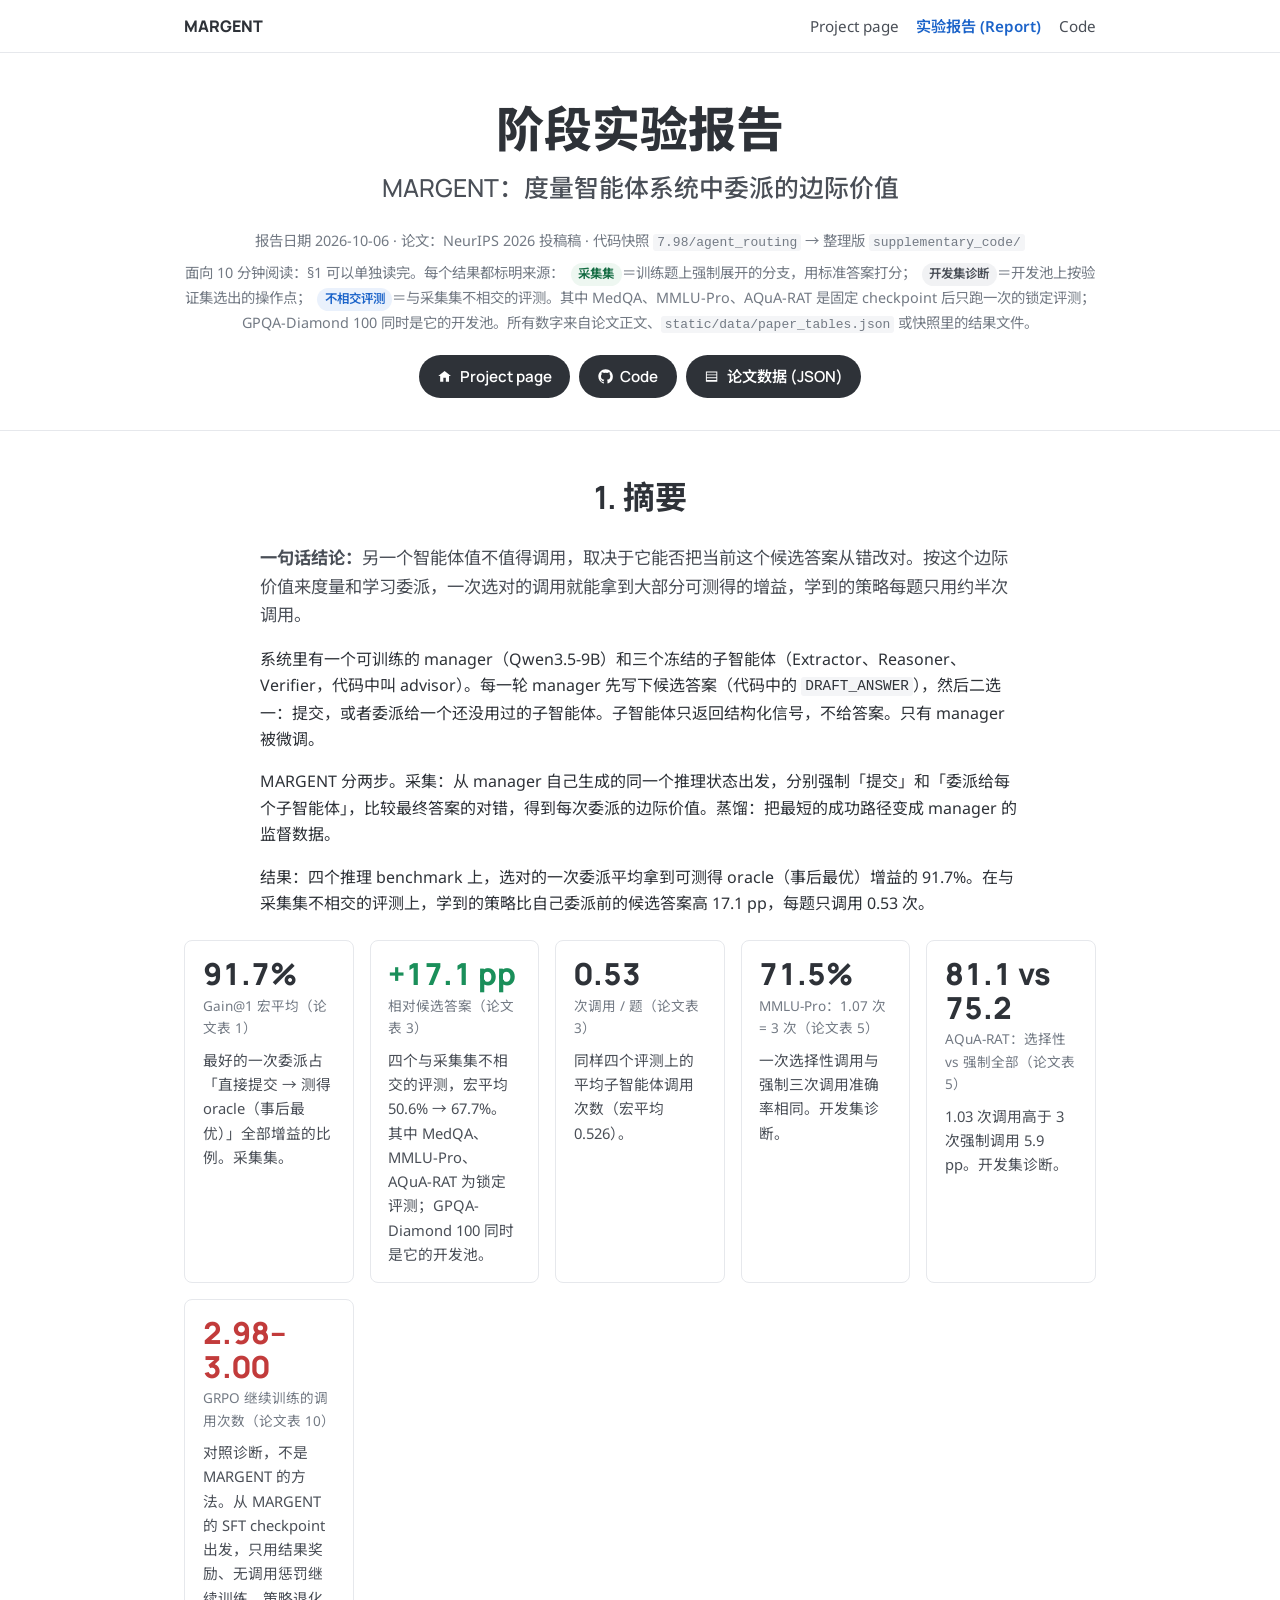
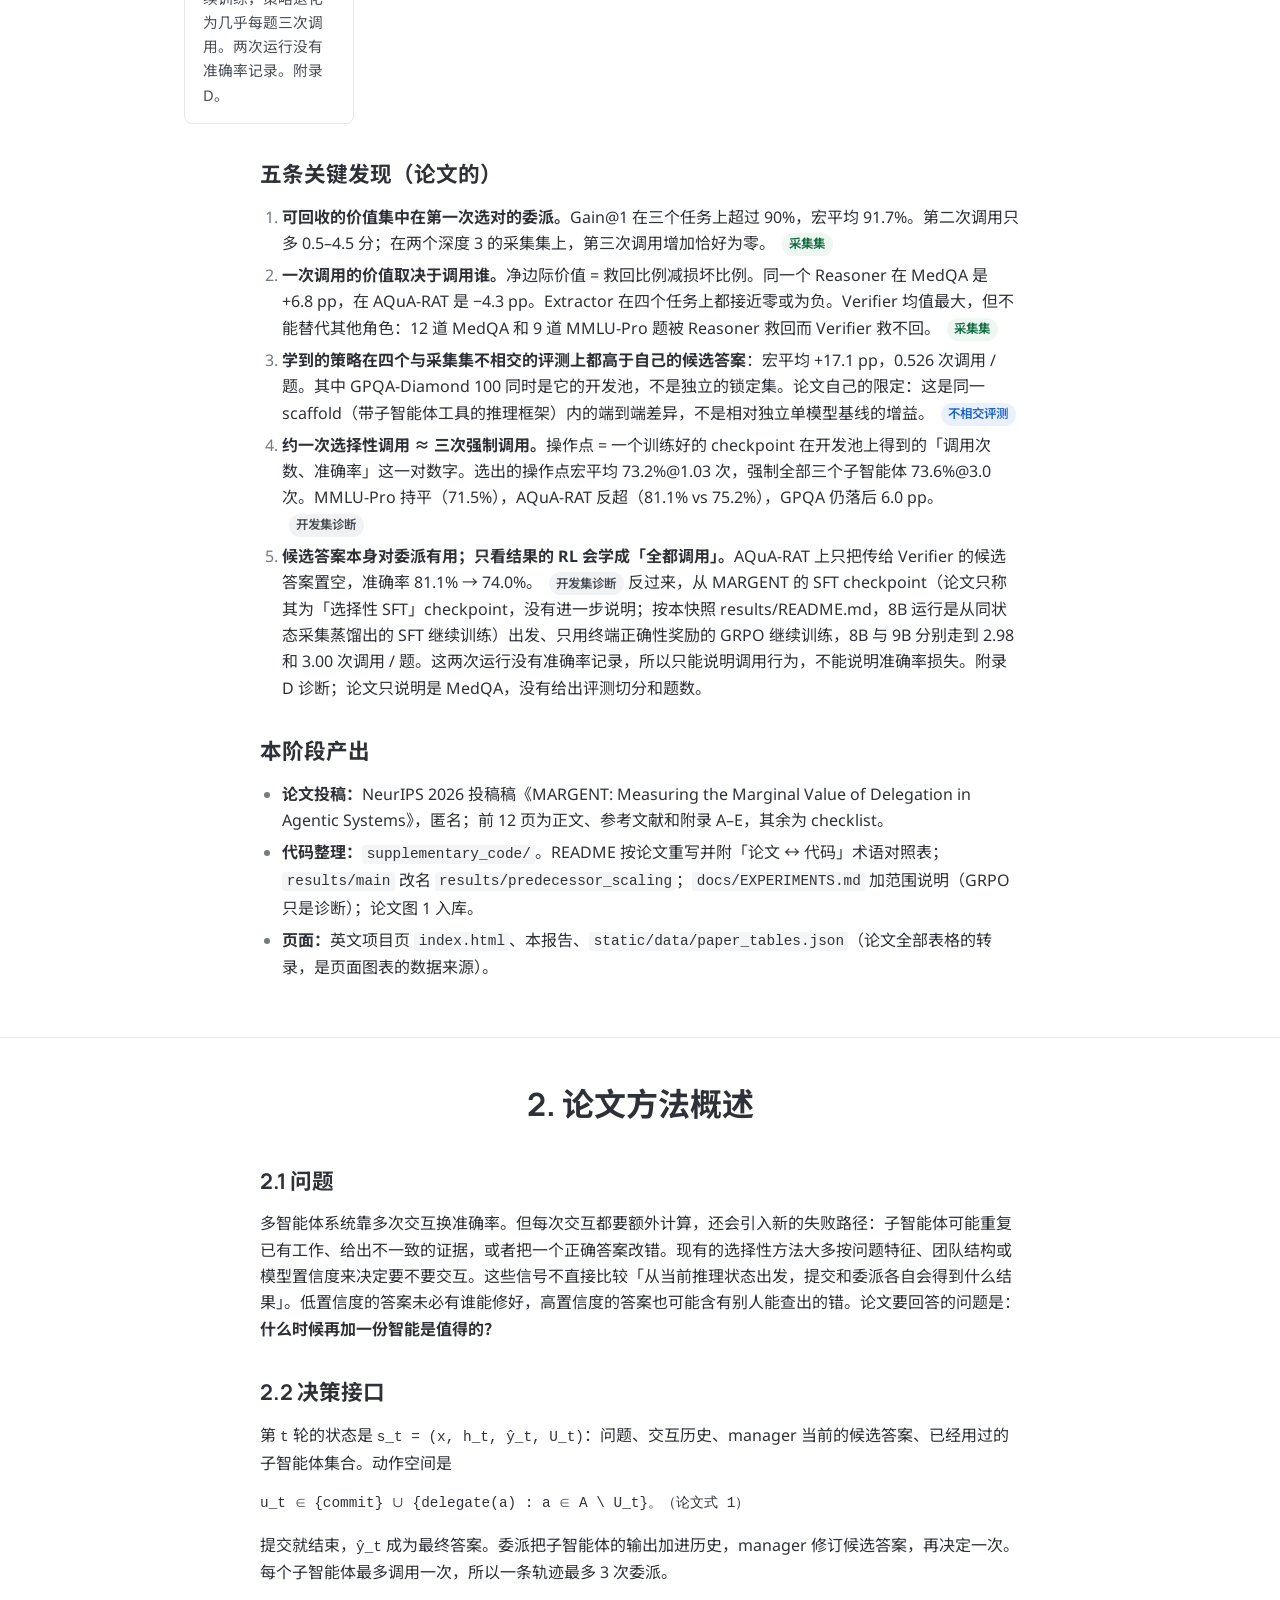
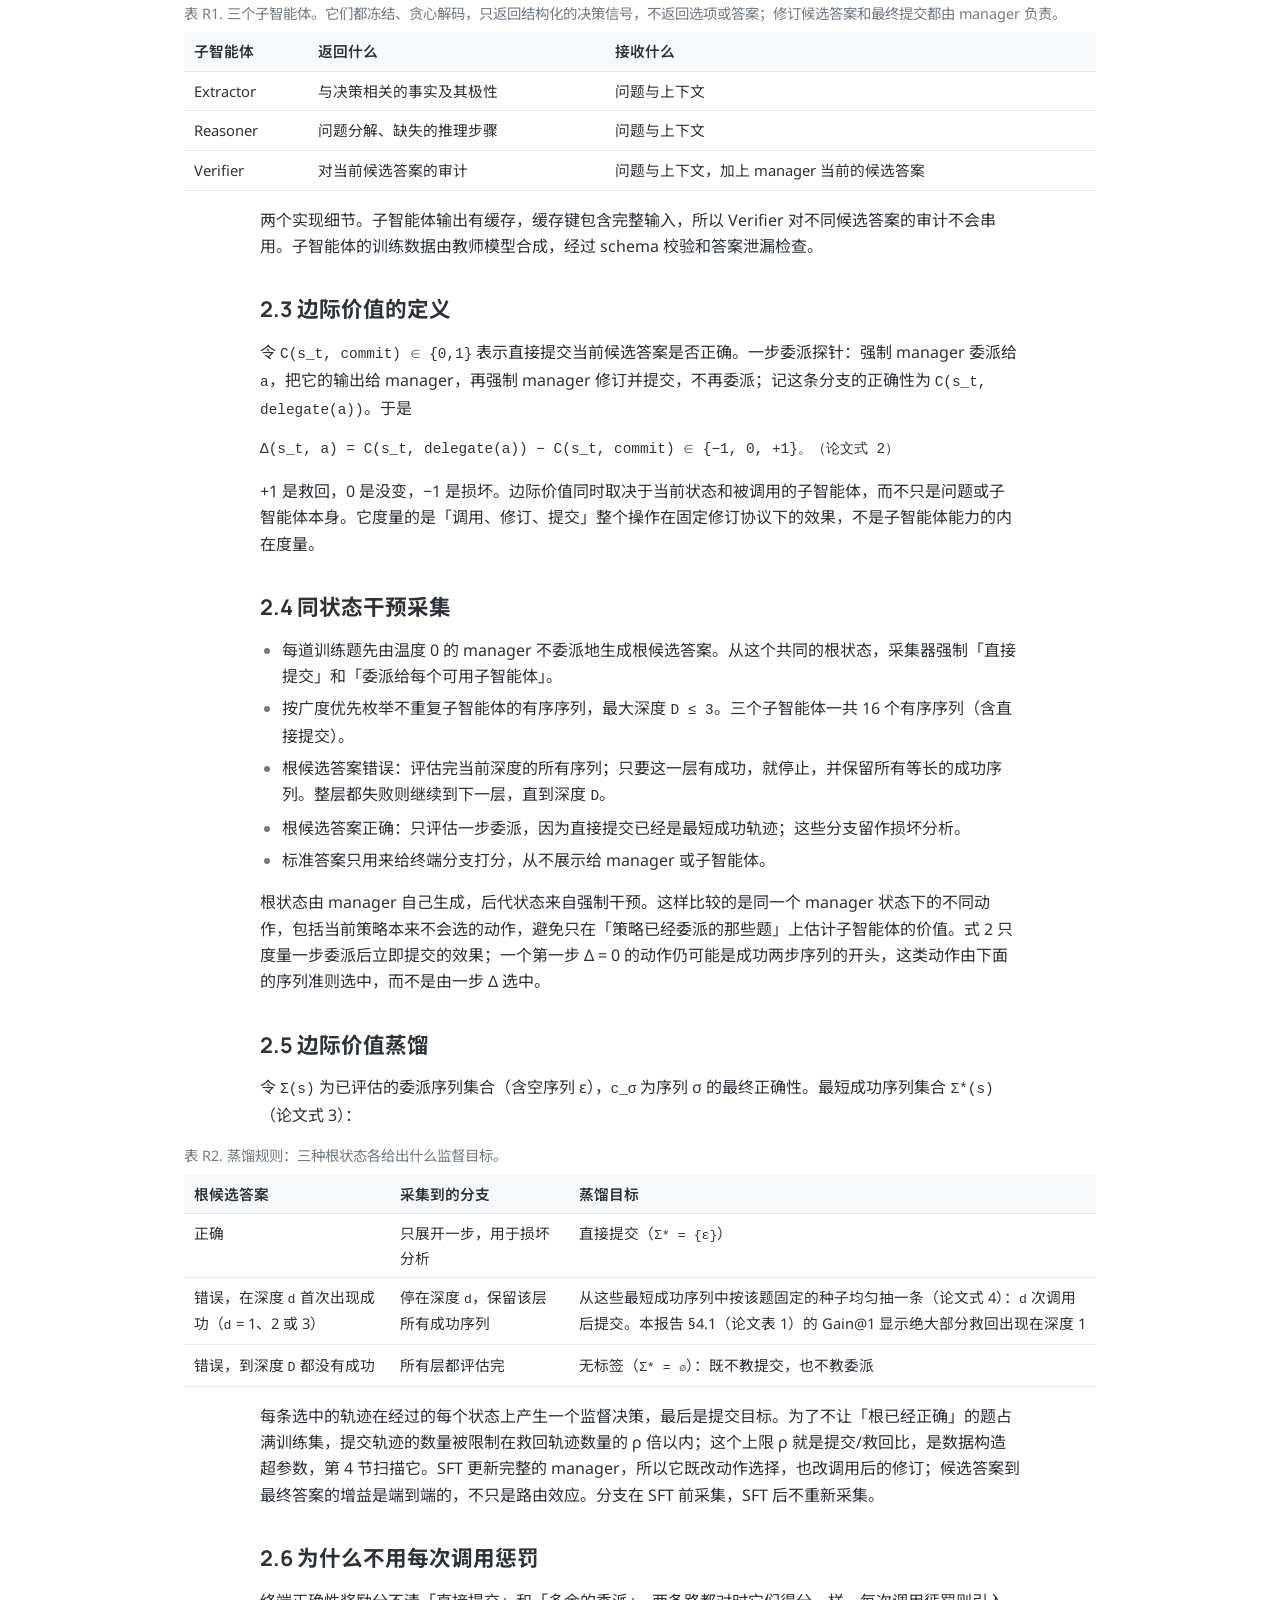
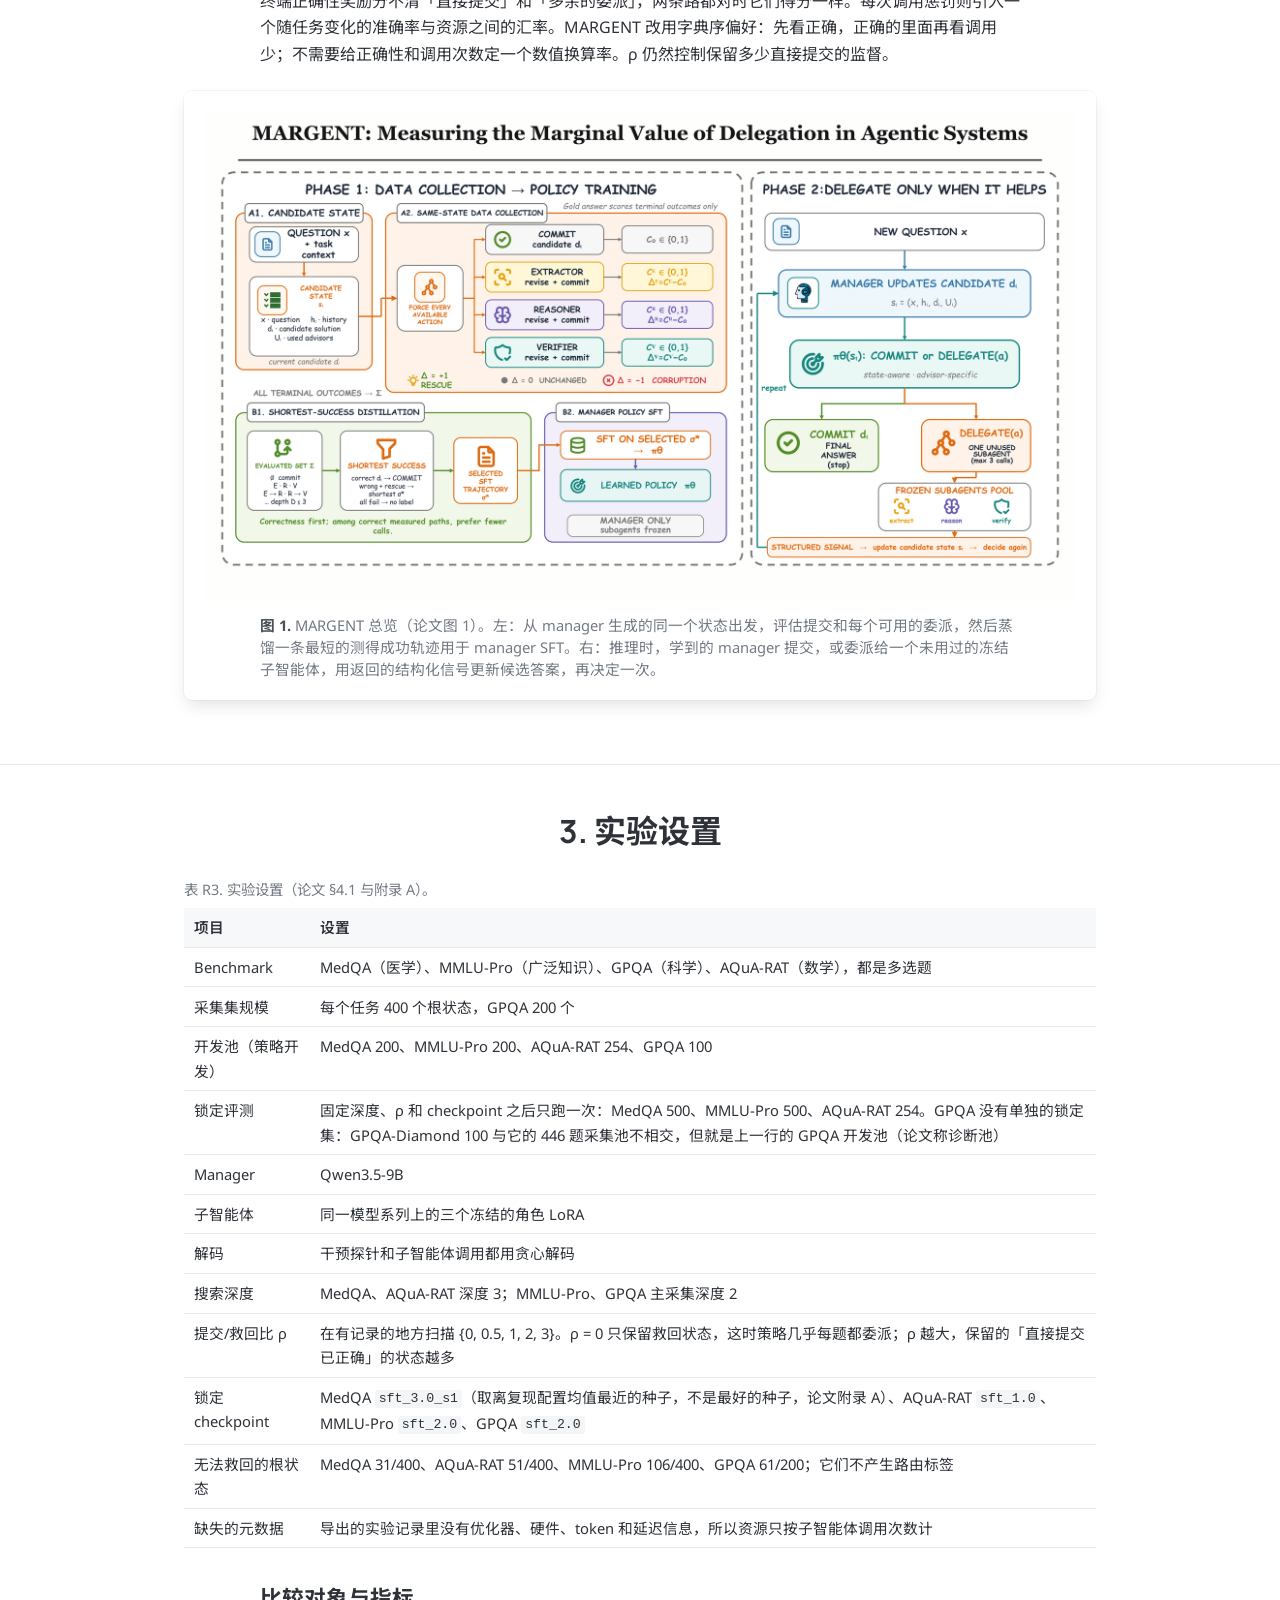
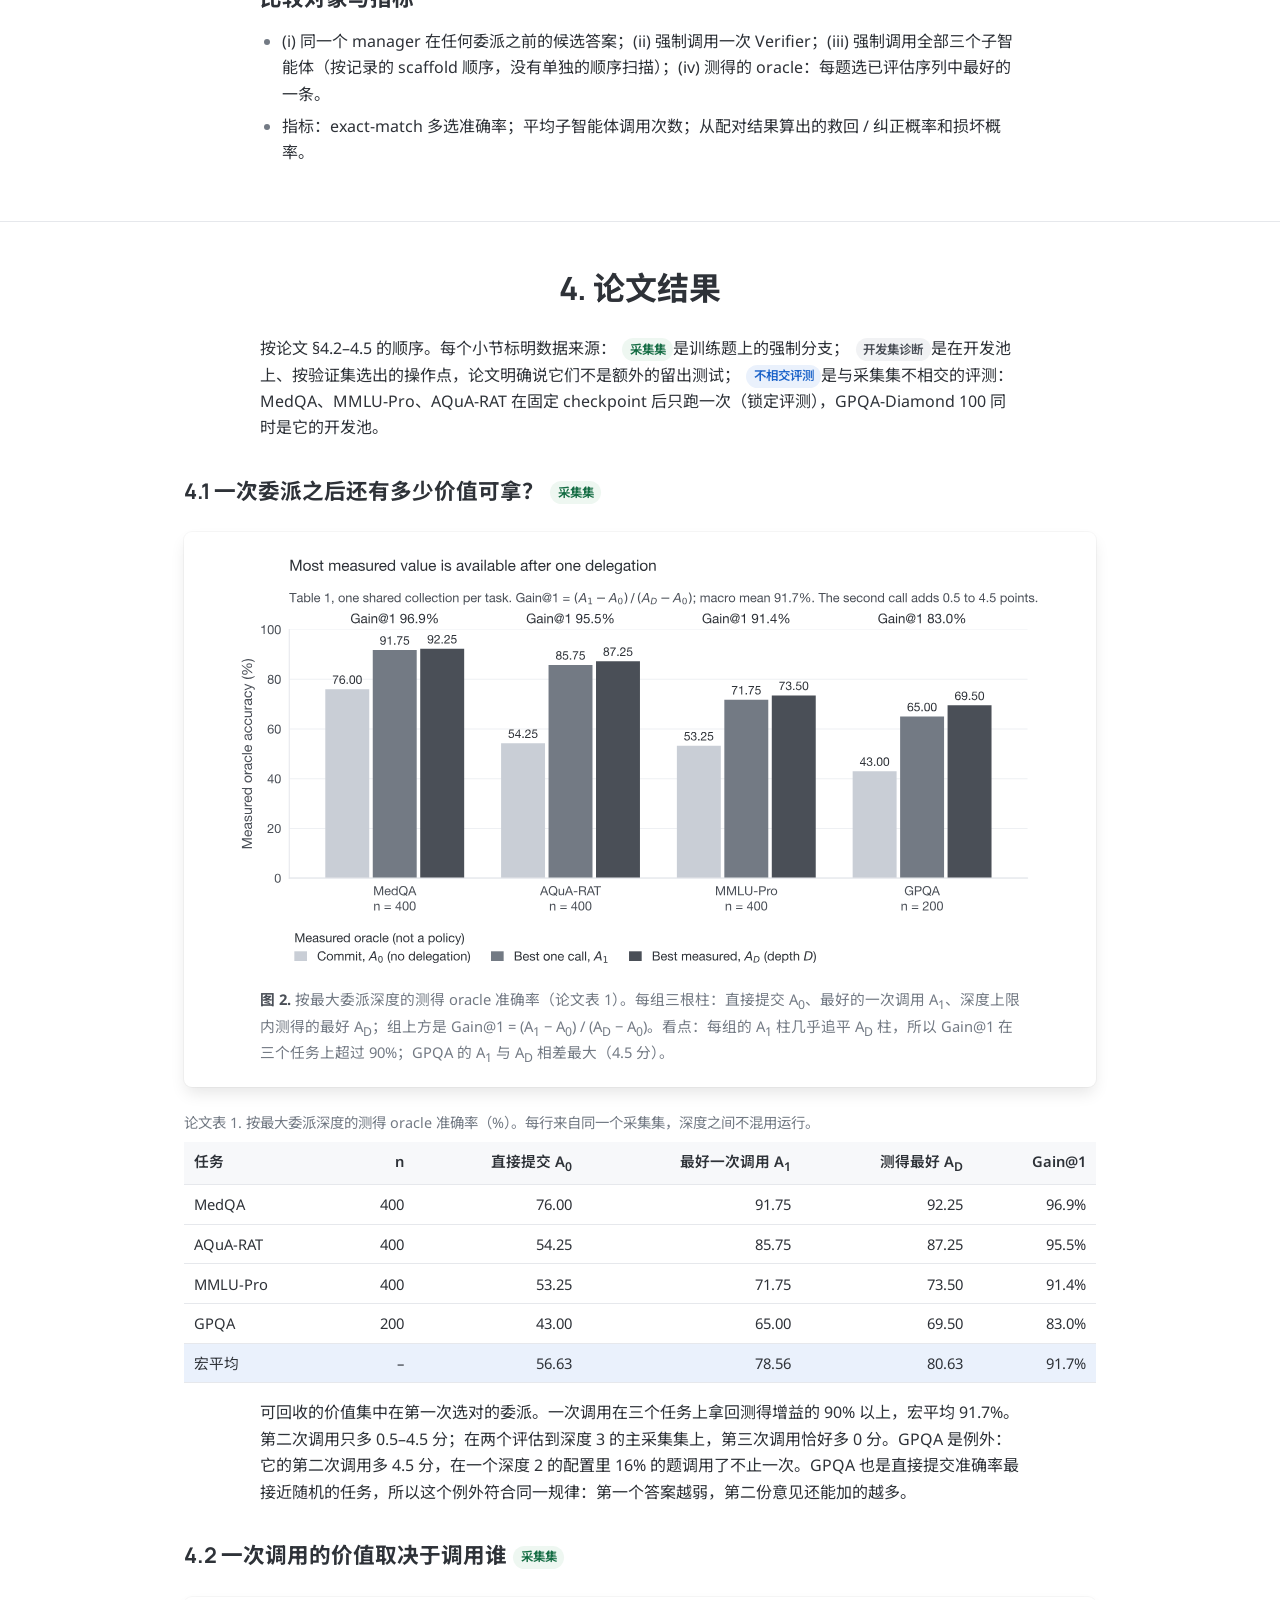
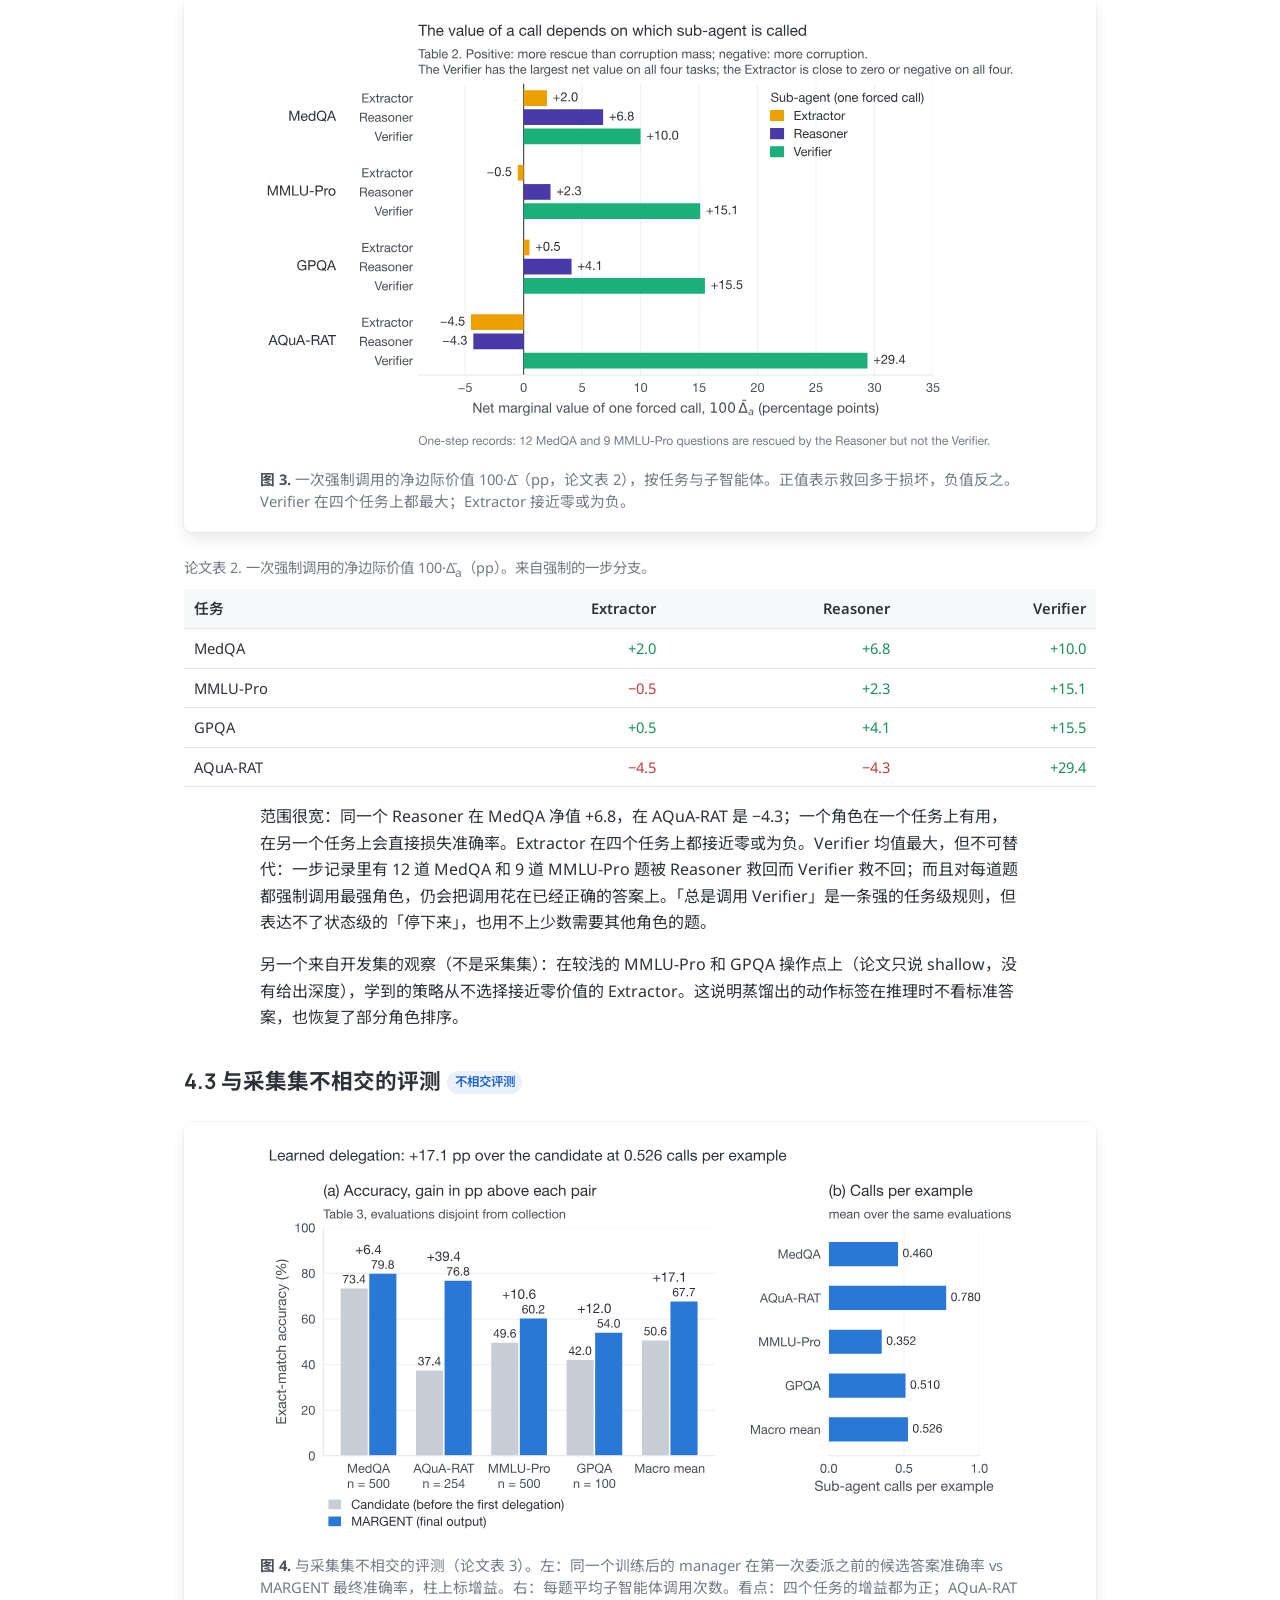
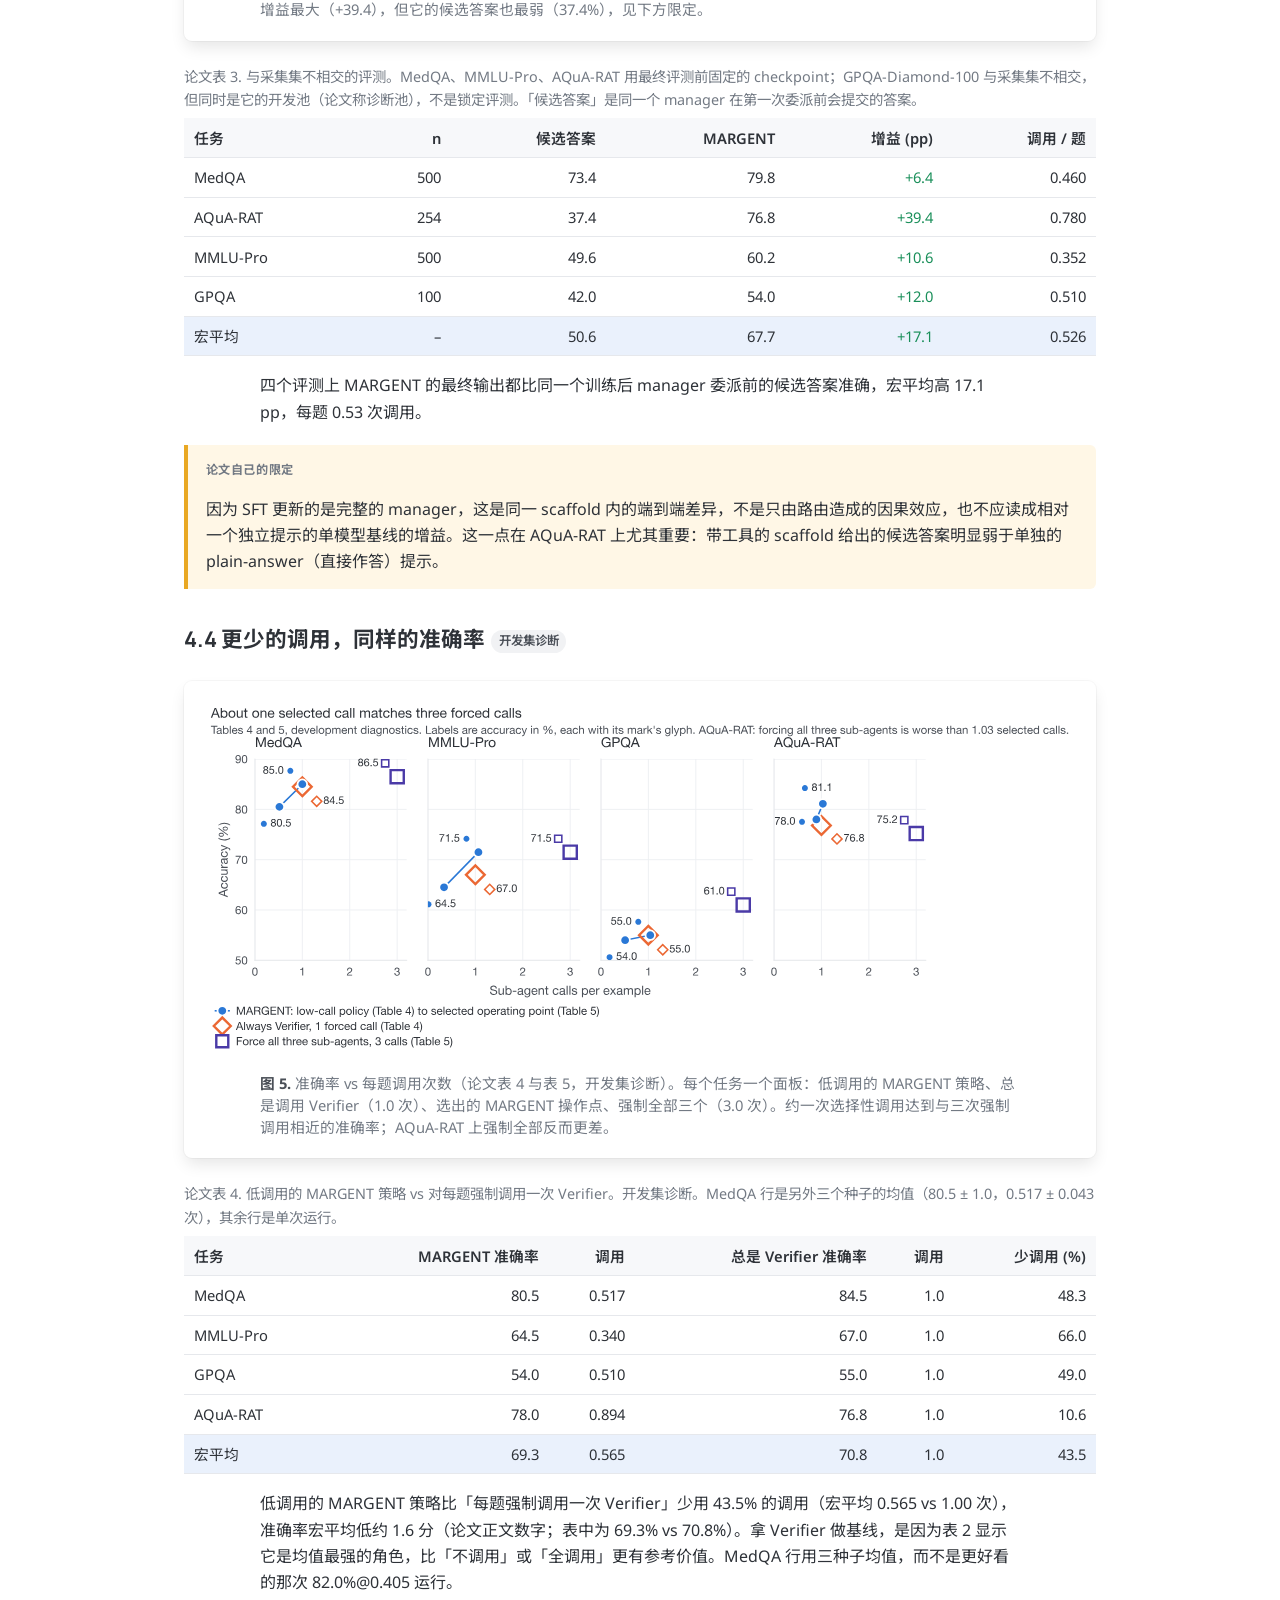
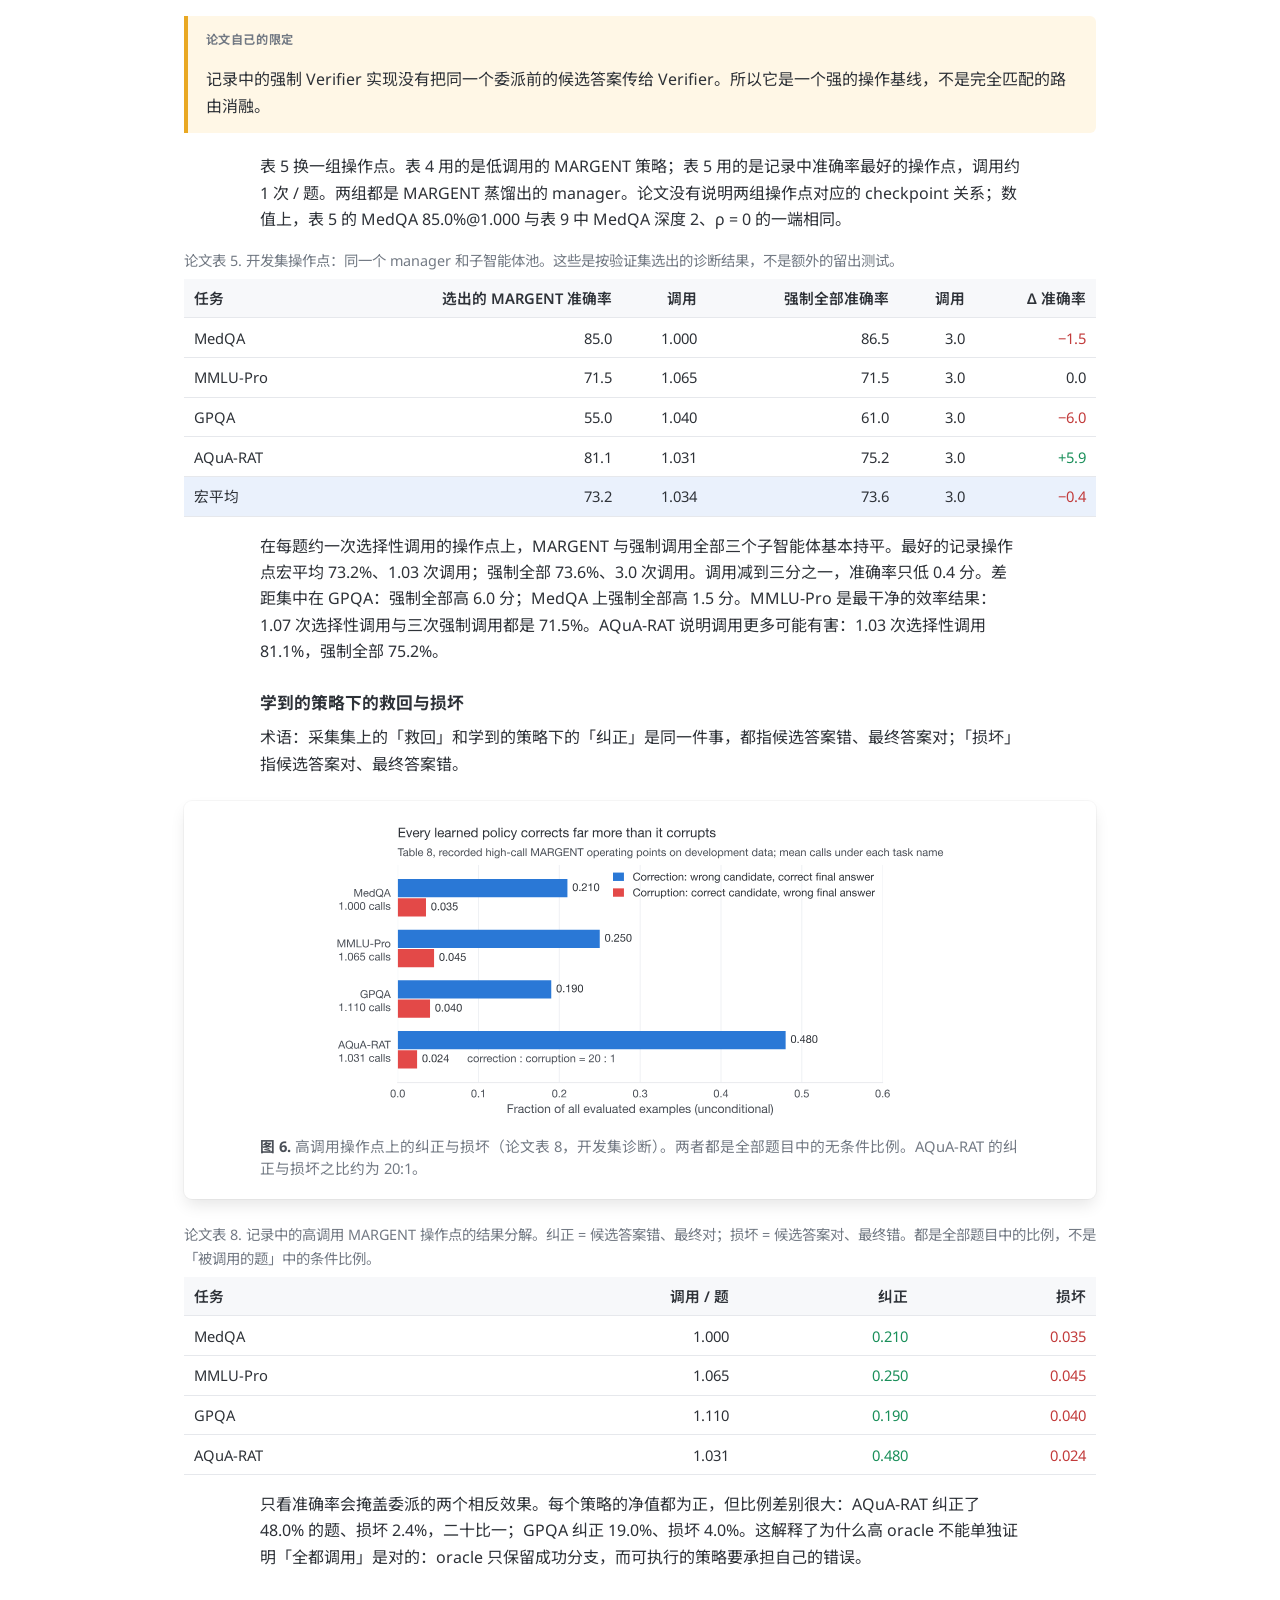
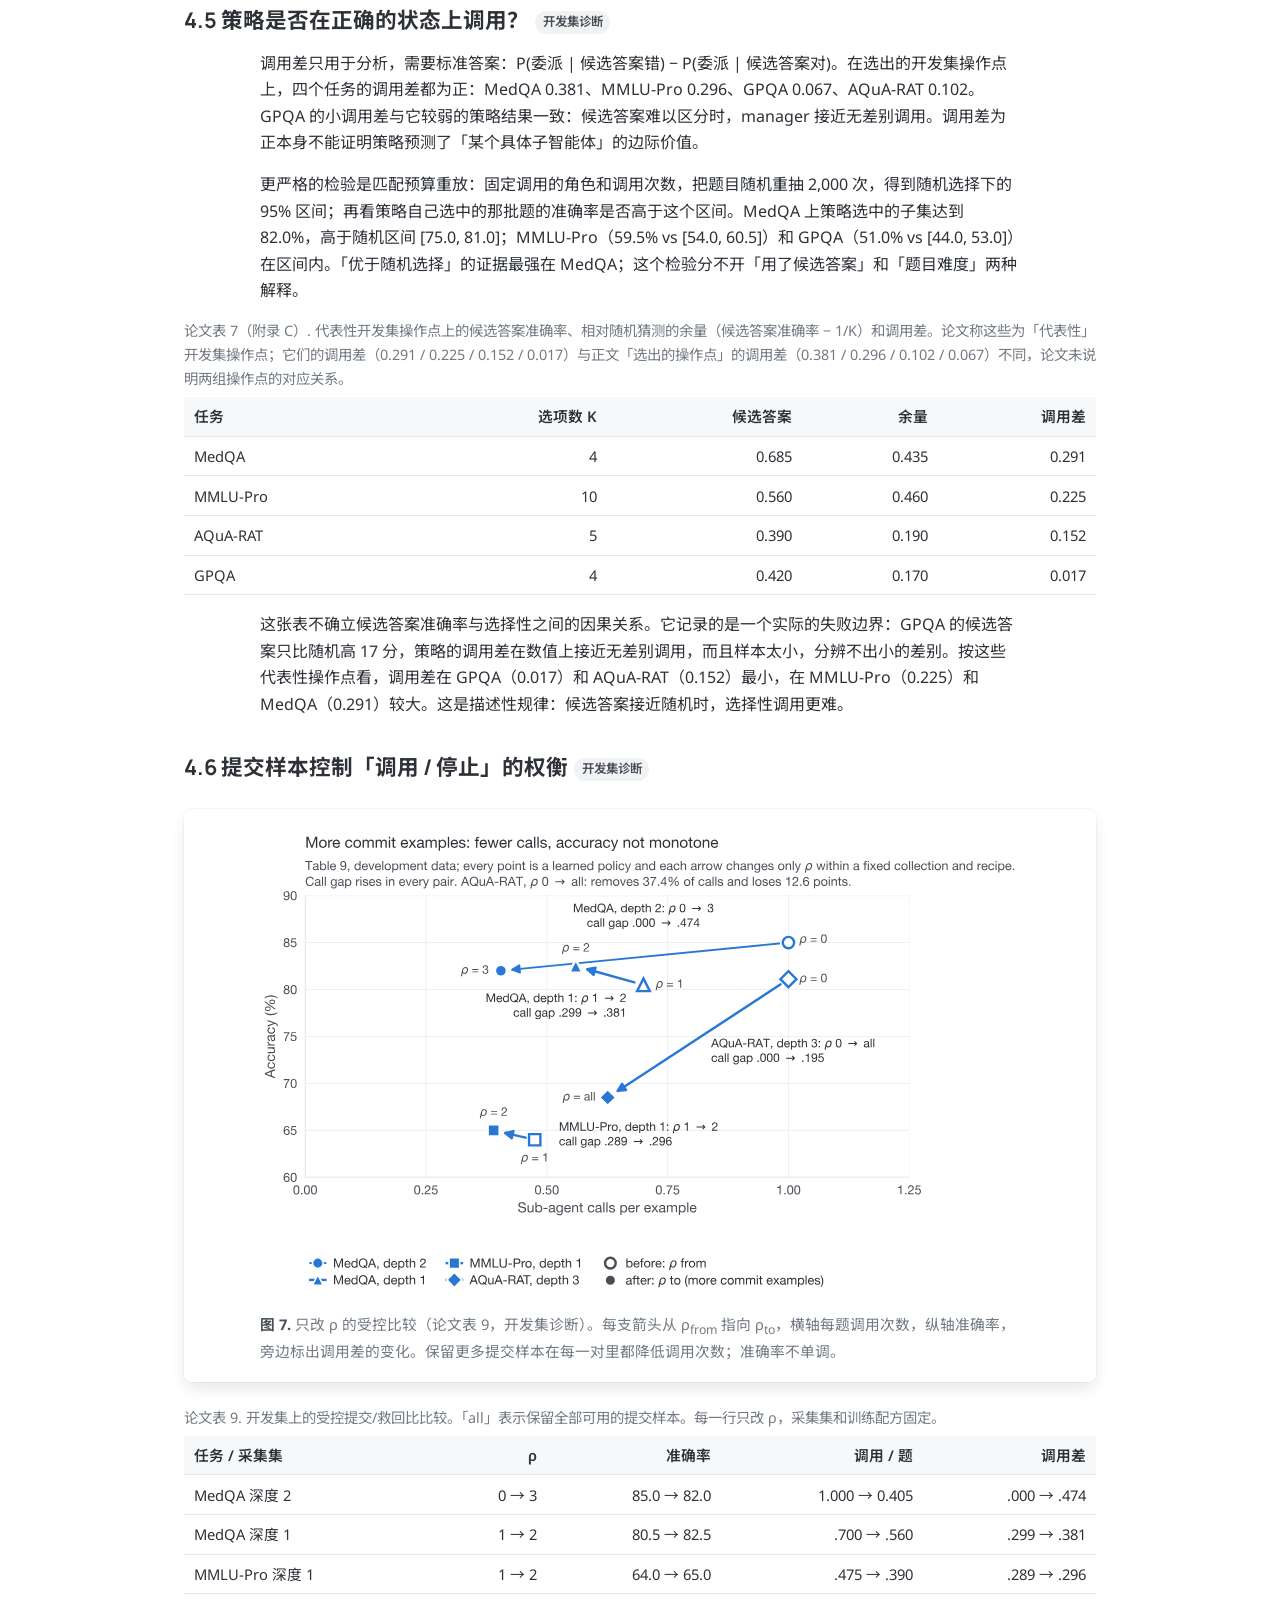
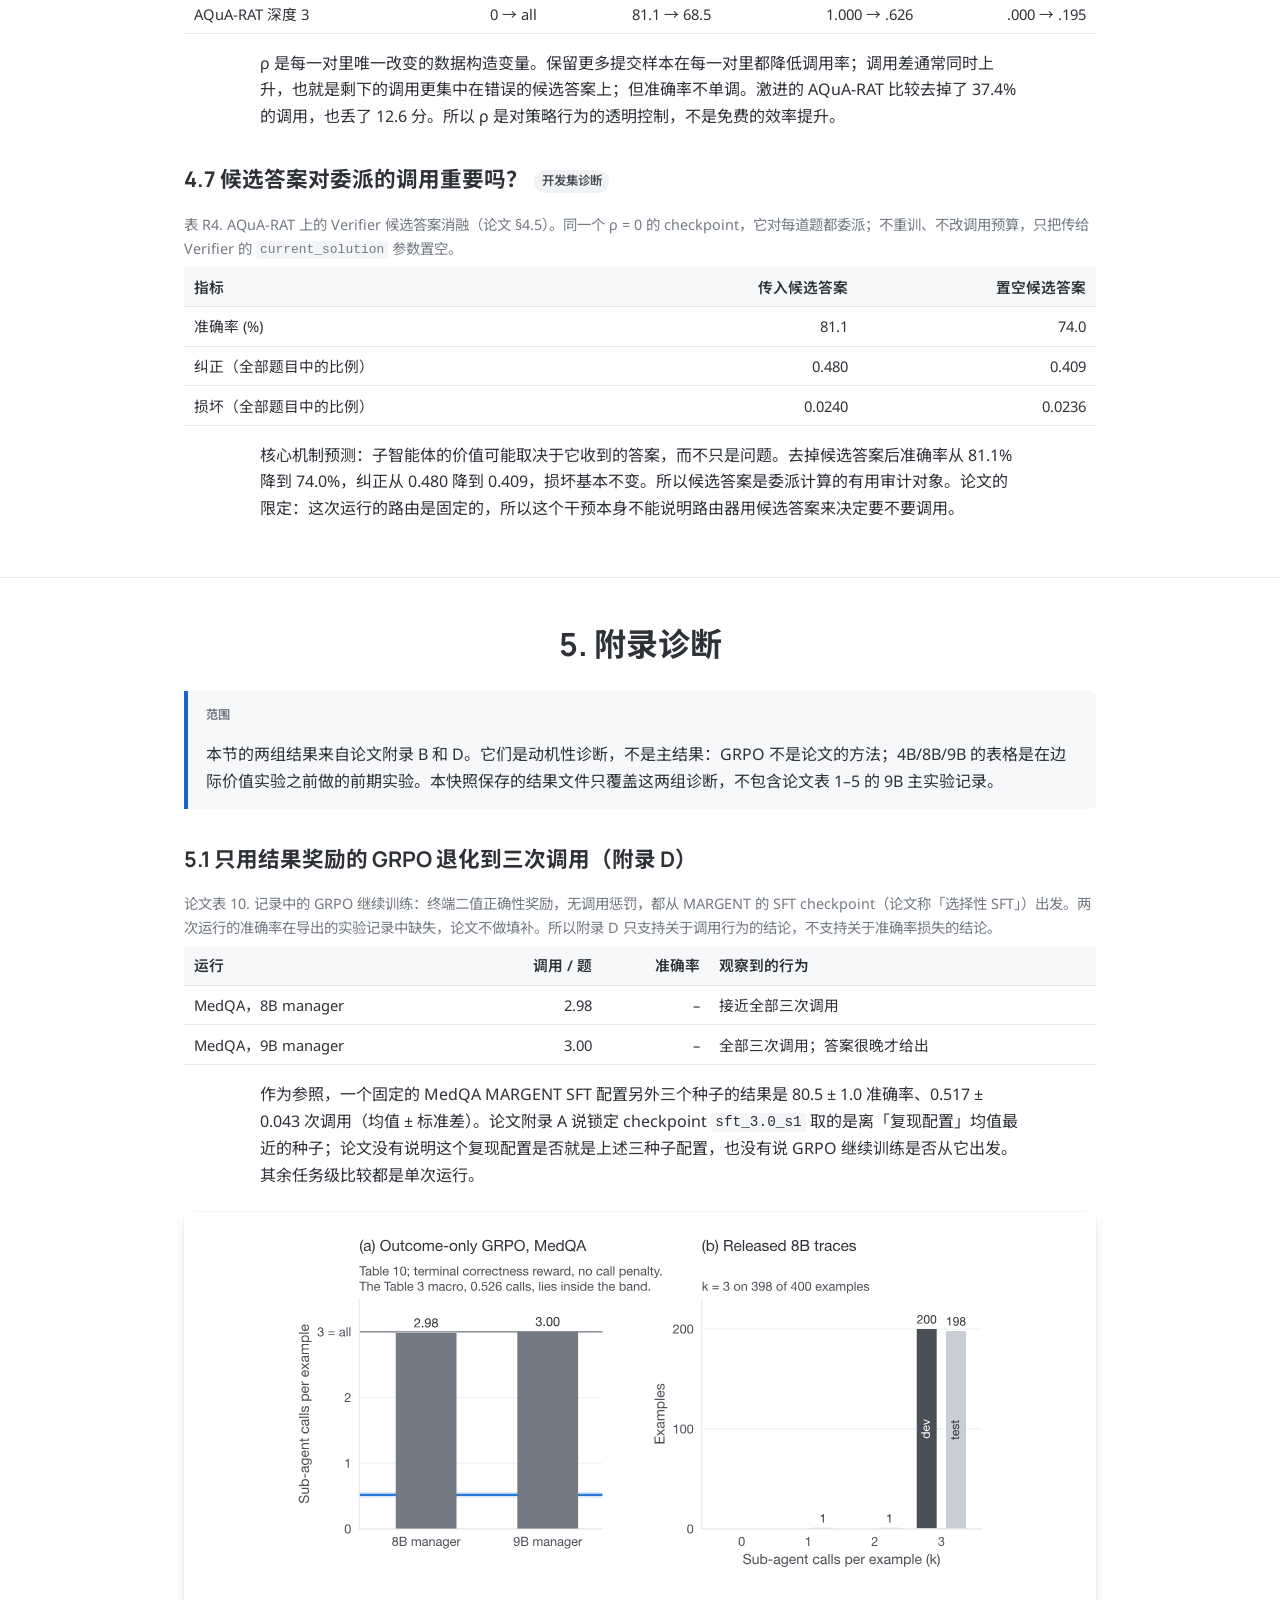
==== report.html @ 61160fa6 "Report: keep only the paper sections (drop code status, risks, plan, open items, appendix) Co-Author" ====
<!doctype html>
<html lang="zh-CN">
<head>
<meta charset="utf-8">
<meta name="viewport" content="width=device-width, initial-scale=1, viewport-fit=cover">
<title>阶段实验报告</title>
<meta name="description" content="MARGENT（度量智能体系统中委派的边际价值）的中文阶段实验报告：论文方法、结果、附录诊断、代码与数据现状、风险与下一阶段计划。">
<link rel="preconnect" href="https://fonts.googleapis.com">
<link rel="stylesheet" href="https://fonts.googleapis.com/css2?family=Manrope:wght@500;600;700;800&amp;family=Noto+Sans:wght@400;600;700&amp;family=Noto+Sans+SC:wght@400;500;700&amp;display=swap">
<link rel="stylesheet" href="static/css/style.css">
<link rel="icon" href="data:,">
<style>
  /* page-specific: hero meta line, evidence-source tags, labelled check list, KPI grid */
  .hero .meta { color: var(--muted); font-size: 0.9rem; margin: 0.2rem 0; }
  .tag { display: inline-block; padding: 0.1em 0.6em; border-radius: 9999px; font-size: 0.78rem; font-weight: 600; white-space: nowrap; vertical-align: middle; margin-left: 0.4rem; }
  .tag.lock { background: var(--accent-soft); color: var(--accent); }
  .tag.dev { background: #f1f2f4; color: var(--fg-soft); }
  .tag.coll { background: #eef7f1; color: #146c43; }
  .checks { list-style: none; padding-left: 0; }
  .checks li { display: flex; gap: 0.6rem; align-items: flex-start; margin-bottom: 0.5rem; }
  .checks .status { flex: none; margin-top: 0.2em; }
  #summary .cards { grid-template-columns: repeat(auto-fit, minmax(165px, 1fr)); }
  figure.narrow img { max-width: min(620px, 100%); }
  .eq { font-family: var(--font-mono); font-size: 0.9em; }
</style>
</head>
<body>

<!-- ===== top navigation ===== -->
<nav class="topnav" aria-label="Site">
  <div class="container">
    <a class="brand" href="index.html">MARGENT</a>
    <ul>
      <li><a href="index.html">Project page</a></li>
      <li><a href="report.html" class="active">实验报告 (Report)</a></li>
      <li><a href="https://github.com/Candy26i/MARGENT">Code</a></li>
    </ul>
  </div>
</nav>

<!-- ===== floating table of contents ===== -->
<aside class="toc" aria-label="目录">
  <h4>目录</h4>
  <ul>
    <li><a href="#summary">1. 摘要</a></li>
    <li><a href="#paper">2. 论文方法概述</a></li>
    <li><a href="#setup">3. 实验设置</a></li>
    <li><a href="#results">4. 论文结果</a></li>
    <li><a href="#diagnostics">5. 附录诊断</a></li>
  </ul>
</aside>

<!-- ===== hero ===== -->
<header class="hero">
  <div class="container">
    <h1 class="title">阶段实验报告</h1>
    <p class="subtitle">MARGENT：度量智能体系统中委派的边际价值</p>
    <p class="meta">报告日期 2026-10-06 · 论文：NeurIPS 2026 投稿稿 · 代码快照 <code>7.98/agent_routing</code> → 整理版 <code>supplementary_code/</code></p>
    <p class="note">面向 10 分钟阅读：§1 可以单独读完。每个结果都标明来源：<span class="tag coll">采集集</span>＝训练题上强制展开的分支，用标准答案打分；<span class="tag dev">开发集诊断</span>＝开发池上按验证集选出的操作点；<span class="tag lock">不相交评测</span>＝与采集集不相交的评测。其中 MedQA、MMLU-Pro、AQuA-RAT 是固定 checkpoint 后只跑一次的锁定评测；GPQA-Diamond 100 同时是它的开发池。所有数字来自论文正文、<code>static/data/paper_tables.json</code> 或快照里的结果文件。</p>
    <div class="links">
      <a class="btn" href="index.html">
        <svg viewBox="0 0 24 24" aria-hidden="true"><path d="M12 3 2 11h3v9h5v-6h4v6h5v-9h3z"/></svg>
        <span>Project page</span>
      </a>
      <a class="btn" href="https://github.com/Candy26i/MARGENT">
        <svg viewBox="0 0 24 24" aria-hidden="true"><path d="M12 .5C5.65.5.5 5.65.5 12c0 5.08 3.29 9.39 7.86 10.91.58.1.79-.25.79-.56v-2.17c-3.2.7-3.87-1.37-3.87-1.37-.52-1.33-1.28-1.69-1.28-1.69-1.05-.71.08-.7.08-.7 1.16.08 1.77 1.19 1.77 1.19 1.03 1.77 2.7 1.26 3.36.96.1-.75.4-1.26.73-1.55-2.55-.29-5.24-1.28-5.24-5.68 0-1.26.45-2.28 1.19-3.09-.12-.29-.52-1.46.11-3.05 0 0 .97-.31 3.18 1.18a11 11 0 0 1 5.79 0c2.2-1.49 3.17-1.18 3.17-1.18.63 1.59.23 2.76.11 3.05.74.81 1.19 1.83 1.19 3.09 0 4.41-2.69 5.38-5.25 5.67.41.36.78 1.06.78 2.14v3.17c0 .31.21.67.8.56A11.5 11.5 0 0 0 23.5 12C23.5 5.65 18.35.5 12 .5z"/></svg>
        <span>Code</span>
      </a>
      <a class="btn" href="static/data/paper_tables.json">
        <svg viewBox="0 0 24 24" aria-hidden="true"><path d="M3 4h18v16H3zm1.5 1.5v3h15v-3zm0 4.5v3h15v-3zm0 4.5v3h15v-3z"/></svg>
        <span>论文数据 (JSON)</span>
      </a>
    </div>
  </div>
</header>

<main>

<!-- ===== 1. 摘要 ===== -->
<section class="section" id="summary">
  <div class="container">
    <h2>1. 摘要</h2>
    <div class="prose">
      <p class="lead"><b>一句话结论：</b>另一个智能体值不值得调用，取决于它能否把当前这个候选答案从错改对。按这个边际价值来度量和学习委派，一次选对的调用就能拿到大部分可测得的增益，学到的策略每题只用约半次调用。</p>
      <p>系统里有一个可训练的 manager（Qwen3.5-9B）和三个冻结的子智能体（Extractor、Reasoner、Verifier，代码中叫 advisor）。每一轮 manager 先写下候选答案（代码中的 <code>DRAFT_ANSWER</code>），然后二选一：提交，或者委派给一个还没用过的子智能体。子智能体只返回结构化信号，不给答案。只有 manager 被微调。</p>
      <p>MARGENT 分两步。采集：从 manager 自己生成的同一个推理状态出发，分别强制「提交」和「委派给每个子智能体」，比较最终答案的对错，得到每次委派的边际价值。蒸馏：把最短的成功路径变成 manager 的监督数据。</p>
      <p>结果：四个推理 benchmark 上，选对的一次委派平均拿到可测得 oracle（事后最优）增益的 91.7%。在与采集集不相交的评测上，学到的策略比自己委派前的候选答案高 17.1 pp，每题只调用 0.53 次。</p>
    </div>

    <div class="cards">
      <div class="card"><div class="kpi">91.7%</div><div class="kpi-label">Gain@1 宏平均（论文表 1）</div><p>最好的一次委派占「直接提交 → 测得 oracle（事后最优）」全部增益的比例。采集集。</p></div>
      <div class="card"><div class="kpi pos">+17.1 pp</div><div class="kpi-label">相对候选答案（论文表 3）</div><p>四个与采集集不相交的评测，宏平均 50.6% → 67.7%。其中 MedQA、MMLU-Pro、AQuA-RAT 为锁定评测；GPQA-Diamond 100 同时是它的开发池。</p></div>
      <div class="card"><div class="kpi">0.53</div><div class="kpi-label">次调用 / 题（论文表 3）</div><p>同样四个评测上的平均子智能体调用次数（宏平均 0.526）。</p></div>
      <div class="card"><div class="kpi">71.5%</div><div class="kpi-label">MMLU-Pro：1.07 次 = 3 次（论文表 5）</div><p>一次选择性调用与强制三次调用准确率相同。开发集诊断。</p></div>
      <div class="card"><div class="kpi">81.1 vs 75.2</div><div class="kpi-label">AQuA-RAT：选择性 vs 强制全部（论文表 5）</div><p>1.03 次调用高于 3 次强制调用 5.9 pp。开发集诊断。</p></div>
      <div class="card"><div class="kpi neg">2.98–3.00</div><div class="kpi-label">GRPO 继续训练的调用次数（论文表 10）</div><p>对照诊断，不是 MARGENT 的方法。从 MARGENT 的 SFT checkpoint 出发，只用结果奖励、无调用惩罚继续训练，策略退化为几乎每题三次调用。两次运行没有准确率记录。附录 D。</p></div>
    </div>

    <div class="prose">
      <h3>五条关键发现（论文的）</h3>
      <ol>
        <li><b>可回收的价值集中在第一次选对的委派。</b>Gain@1 在三个任务上超过 90%，宏平均 91.7%。第二次调用只多 0.5–4.5 分；在两个深度 3 的采集集上，第三次调用增加恰好为零。<span class="tag coll">采集集</span></li>
        <li><b>一次调用的价值取决于调用谁。</b>净边际价值 = 救回比例减损坏比例。同一个 Reasoner 在 MedQA 是 +6.8 pp，在 AQuA-RAT 是 −4.3 pp。Extractor 在四个任务上都接近零或为负。Verifier 均值最大，但不能替代其他角色：12 道 MedQA 和 9 道 MMLU-Pro 题被 Reasoner 救回而 Verifier 救不回。<span class="tag coll">采集集</span></li>
        <li><b>学到的策略在四个与采集集不相交的评测上都高于自己的候选答案</b>：宏平均 +17.1 pp，0.526 次调用 / 题。其中 GPQA-Diamond 100 同时是它的开发池，不是独立的锁定集。论文自己的限定：这是同一 scaffold（带子智能体工具的推理框架）内的端到端差异，不是相对独立单模型基线的增益。<span class="tag lock">不相交评测</span></li>
        <li><b>约一次选择性调用 ≈ 三次强制调用。</b>操作点 = 一个训练好的 checkpoint 在开发池上得到的「调用次数、准确率」这一对数字。选出的操作点宏平均 73.2%@1.03 次，强制全部三个子智能体 73.6%@3.0 次。MMLU-Pro 持平（71.5%），AQuA-RAT 反超（81.1% vs 75.2%），GPQA 仍落后 6.0 pp。<span class="tag dev">开发集诊断</span></li>
        <li><b>候选答案本身对委派有用；只看结果的 RL 会学成「全都调用」。</b>AQuA-RAT 上只把传给 Verifier 的候选答案置空，准确率 81.1% → 74.0%。<span class="tag dev">开发集诊断</span> 反过来，从 MARGENT 的 SFT checkpoint（论文只称其为「选择性 SFT」checkpoint，没有进一步说明；按本快照 results/README.md，8B 运行是从同状态采集蒸馏出的 SFT 继续训练）出发、只用终端正确性奖励的 GRPO 继续训练，8B 与 9B 分别走到 2.98 和 3.00 次调用 / 题。这两次运行没有准确率记录，所以只能说明调用行为，不能说明准确率损失。附录 D 诊断；论文只说明是 MedQA，没有给出评测切分和题数。</li>
      </ol>
      <h3>本阶段产出</h3>
      <ul>
        <li><b>论文投稿：</b>NeurIPS 2026 投稿稿《MARGENT: Measuring the Marginal Value of Delegation in Agentic Systems》，匿名；前 12 页为正文、参考文献和附录 A–E，其余为 checklist。</li>
        <li><b>代码整理：</b><code>supplementary_code/</code>。README 按论文重写并附「论文 ↔ 代码」术语对照表；<code>results/main</code> 改名 <code>results/predecessor_scaling</code>；<code>docs/EXPERIMENTS.md</code> 加范围说明（GRPO 只是诊断）；论文图 1 入库。</li>
        <li><b>页面：</b>英文项目页 <code>index.html</code>、本报告、<code>static/data/paper_tables.json</code>（论文全部表格的转录，是页面图表的数据来源）。</li>
      </ul>
    </div>
  </div>
</section>

<!-- ===== 2. 论文方法概述 ===== -->
<section class="section" id="paper">
  <div class="container">
    <h2>2. 论文方法概述</h2>
    <div class="prose">
      <h3>2.1 问题</h3>
      <p>多智能体系统靠多次交互换准确率。但每次交互都要额外计算，还会引入新的失败路径：子智能体可能重复已有工作、给出不一致的证据，或者把一个正确答案改错。现有的选择性方法大多按问题特征、团队结构或模型置信度来决定要不要交互。这些信号不直接比较「从当前推理状态出发，提交和委派各自会得到什么结果」。低置信度的答案未必有谁能修好，高置信度的答案也可能含有别人能查出的错。论文要回答的问题是：<b>什么时候再加一份智能是值得的？</b></p>

      <h3>2.2 决策接口</h3>
      <p>第 <span class="eq">t</span> 轮的状态是 <span class="eq">s_t = (x, h_t, ŷ_t, U_t)</span>：问题、交互历史、manager 当前的候选答案、已经用过的子智能体集合。动作空间是</p>
      <p class="eq">u_t ∈ {commit} ∪ {delegate(a) : a ∈ A \ U_t}。（论文式 1）</p>
      <p>提交就结束，<span class="eq">ŷ_t</span> 成为最终答案。委派把子智能体的输出加进历史，manager 修订候选答案，再决定一次。每个子智能体最多调用一次，所以一条轨迹最多 3 次委派。</p>
    </div>
    <div class="table-wrap">
      <table>
        <caption>表 R1. 三个子智能体。它们都冻结、贪心解码，只返回结构化的决策信号，不返回选项或答案；修订候选答案和最终提交都由 manager 负责。</caption>
        <thead><tr><th>子智能体</th><th>返回什么</th><th>接收什么</th></tr></thead>
        <tbody>
          <tr><td>Extractor</td><td>与决策相关的事实及其极性</td><td>问题与上下文</td></tr>
          <tr><td>Reasoner</td><td>问题分解、缺失的推理步骤</td><td>问题与上下文</td></tr>
          <tr><td>Verifier</td><td>对当前候选答案的审计</td><td>问题与上下文，加上 manager 当前的候选答案</td></tr>
        </tbody>
      </table>
    </div>
    <div class="prose">
      <p>两个实现细节。子智能体输出有缓存，缓存键包含完整输入，所以 Verifier 对不同候选答案的审计不会串用。子智能体的训练数据由教师模型合成，经过 schema 校验和答案泄漏检查。</p>

      <h3>2.3 边际价值的定义</h3>
      <p>令 <span class="eq">C(s_t, commit) ∈ {0,1}</span> 表示直接提交当前候选答案是否正确。一步委派探针：强制 manager 委派给 <span class="eq">a</span>，把它的输出给 manager，再强制 manager 修订并提交，不再委派；记这条分支的正确性为 <span class="eq">C(s_t, delegate(a))</span>。于是</p>
      <p class="eq">Δ(s_t, a) = C(s_t, delegate(a)) − C(s_t, commit) ∈ {−1, 0, +1}。（论文式 2）</p>
      <p>+1 是救回，0 是没变，−1 是损坏。边际价值同时取决于当前状态和被调用的子智能体，而不只是问题或子智能体本身。它度量的是「调用、修订、提交」整个操作在固定修订协议下的效果，不是子智能体能力的内在度量。</p>

      <h3>2.4 同状态干预采集</h3>
      <ul>
        <li>每道训练题先由温度 0 的 manager 不委派地生成根候选答案。从这个共同的根状态，采集器强制「直接提交」和「委派给每个可用子智能体」。</li>
        <li>按广度优先枚举不重复子智能体的有序序列，最大深度 <span class="eq">D ≤ 3</span>。三个子智能体一共 16 个有序序列（含直接提交）。</li>
        <li>根候选答案错误：评估完当前深度的所有序列；只要这一层有成功，就停止，并保留所有等长的成功序列。整层都失败则继续到下一层，直到深度 <span class="eq">D</span>。</li>
        <li>根候选答案正确：只评估一步委派，因为直接提交已经是最短成功轨迹；这些分支留作损坏分析。</li>
        <li>标准答案只用来给终端分支打分，从不展示给 manager 或子智能体。</li>
      </ul>
      <p>根状态由 manager 自己生成，后代状态来自强制干预。这样比较的是同一个 manager 状态下的不同动作，包括当前策略本来不会选的动作，避免只在「策略已经委派的那些题」上估计子智能体的价值。式 2 只度量一步委派后立即提交的效果；一个第一步 Δ = 0 的动作仍可能是成功两步序列的开头，这类动作由下面的序列准则选中，而不是由一步 Δ 选中。</p>

      <h3>2.5 边际价值蒸馏</h3>
      <p>令 <span class="eq">Σ(s)</span> 为已评估的委派序列集合（含空序列 ε），<span class="eq">c_σ</span> 为序列 σ 的最终正确性。最短成功序列集合 <span class="eq">Σ*(s)</span>（论文式 3）：</p>
    </div>
    <div class="table-wrap">
      <table>
        <caption>表 R2. 蒸馏规则：三种根状态各给出什么监督目标。</caption>
        <thead><tr><th>根候选答案</th><th>采集到的分支</th><th>蒸馏目标</th></tr></thead>
        <tbody>
          <tr><td>正确</td><td>只展开一步，用于损坏分析</td><td>直接提交（<span class="eq">Σ* = {ε}</span>）</td></tr>
          <tr><td>错误，在深度 <span class="eq">d</span> 首次出现成功（<span class="eq">d</span> = 1、2 或 3）</td><td>停在深度 <span class="eq">d</span>，保留该层所有成功序列</td><td>从这些最短成功序列中按该题固定的种子均匀抽一条（论文式 4）：<span class="eq">d</span> 次调用后提交。本报告 §4.1（论文表 1）的 Gain@1 显示绝大部分救回出现在深度 1</td></tr>
          <tr><td>错误，到深度 <span class="eq">D</span> 都没有成功</td><td>所有层都评估完</td><td>无标签（<span class="eq">Σ* = ∅</span>）：既不教提交，也不教委派</td></tr>
        </tbody>
      </table>
    </div>
    <div class="prose">
      <p>每条选中的轨迹在经过的每个状态上产生一个监督决策，最后是提交目标。为了不让「根已经正确」的题占满训练集，提交轨迹的数量被限制在救回轨迹数量的 ρ 倍以内；这个上限 ρ 就是提交/救回比，是数据构造超参数，第 4 节扫描它。SFT 更新完整的 manager，所以它既改动作选择，也改调用后的修订；候选答案到最终答案的增益是端到端的，不只是路由效应。分支在 SFT 前采集，SFT 后不重新采集。</p>
      <h3>2.6 为什么不用每次调用惩罚</h3>
      <p>终端正确性奖励分不清「直接提交」和「多余的委派」，两条路都对时它们得分一样。每次调用惩罚则引入一个随任务变化的准确率与资源之间的汇率。MARGENT 改用字典序偏好：先看正确，正确的里面再看调用少；不需要给正确性和调用次数定一个数值换算率。ρ 仍然控制保留多少直接提交的监督。</p>
    </div>
    <div class="box">
      <figure>
        <img src="static/images/margent_overview.png" alt="MARGENT 总览图。左：从 manager 生成的同一状态出发，分别评估提交和每个委派，然后把最短成功轨迹蒸馏成 manager 的 SFT 数据。右：推理时学到的 manager 提交或委派给一个未用过的冻结子智能体，用结构化信号更新候选答案，再决定一次。" width="1800" height="1012">
        <figcaption><b>图 1.</b> MARGENT 总览（论文图 1）。左：从 manager 生成的同一个状态出发，评估提交和每个可用的委派，然后蒸馏一条最短的测得成功轨迹用于 manager SFT。右：推理时，学到的 manager 提交，或委派给一个未用过的冻结子智能体，用返回的结构化信号更新候选答案，再决定一次。</figcaption>
      </figure>
    </div>
  </div>
</section>

<!-- ===== 3. 实验设置 ===== -->
<section class="section" id="setup">
  <div class="container">
    <h2>3. 实验设置</h2>
    <div class="table-wrap">
      <table>
        <caption>表 R3. 实验设置（论文 §4.1 与附录 A）。</caption>
        <thead><tr><th>项目</th><th>设置</th></tr></thead>
        <tbody>
          <tr><td>Benchmark</td><td>MedQA（医学）、MMLU-Pro（广泛知识）、GPQA（科学）、AQuA-RAT（数学），都是多选题</td></tr>
          <tr><td>采集集规模</td><td>每个任务 400 个根状态，GPQA 200 个</td></tr>
          <tr><td>开发池（策略开发）</td><td>MedQA 200、MMLU-Pro 200、AQuA-RAT 254、GPQA 100</td></tr>
          <tr><td>锁定评测</td><td>固定深度、ρ 和 checkpoint 之后只跑一次：MedQA 500、MMLU-Pro 500、AQuA-RAT 254。GPQA 没有单独的锁定集：GPQA-Diamond 100 与它的 446 题采集池不相交，但就是上一行的 GPQA 开发池（论文称诊断池）</td></tr>
          <tr><td>Manager</td><td>Qwen3.5-9B</td></tr>
          <tr><td>子智能体</td><td>同一模型系列上的三个冻结的角色 LoRA</td></tr>
          <tr><td>解码</td><td>干预探针和子智能体调用都用贪心解码</td></tr>
          <tr><td>搜索深度</td><td>MedQA、AQuA-RAT 深度 3；MMLU-Pro、GPQA 主采集深度 2</td></tr>
          <tr><td>提交/救回比 ρ</td><td>在有记录的地方扫描 {0, 0.5, 1, 2, 3}。ρ = 0 只保留救回状态，这时策略几乎每题都委派；ρ 越大，保留的「直接提交已正确」的状态越多</td></tr>
          <tr><td>锁定 checkpoint</td><td>MedQA <code>sft_3.0_s1</code>（取离复现配置均值最近的种子，不是最好的种子，论文附录 A）、AQuA-RAT <code>sft_1.0</code>、MMLU-Pro <code>sft_2.0</code>、GPQA <code>sft_2.0</code></td></tr>
          <tr><td>无法救回的根状态</td><td>MedQA 31/400、AQuA-RAT 51/400、MMLU-Pro 106/400、GPQA 61/200；它们不产生路由标签</td></tr>
          <tr><td>缺失的元数据</td><td>导出的实验记录里没有优化器、硬件、token 和延迟信息，所以资源只按子智能体调用次数计</td></tr>
        </tbody>
      </table>
    </div>
    <div class="prose">
      <h3>比较对象与指标</h3>
      <ul>
        <li>(i) 同一个 manager 在任何委派之前的候选答案；(ii) 强制调用一次 Verifier；(iii) 强制调用全部三个子智能体（按记录的 scaffold 顺序，没有单独的顺序扫描）；(iv) 测得的 oracle：每题选已评估序列中最好的一条。</li>
        <li>指标：exact-match 多选准确率；平均子智能体调用次数；从配对结果算出的救回 / 纠正概率和损坏概率。</li>
      </ul>
    </div>
  </div>
</section>

<!-- ===== 4. 论文结果 ===== -->
<section class="section" id="results">
  <div class="container">
    <h2>4. 论文结果</h2>
    <div class="prose">
      <p>按论文 §4.2–4.5 的顺序。每个小节标明数据来源：<span class="tag coll">采集集</span>是训练题上的强制分支；<span class="tag dev">开发集诊断</span>是在开发池上、按验证集选出的操作点，论文明确说它们不是额外的留出测试；<span class="tag lock">不相交评测</span>是与采集集不相交的评测：MedQA、MMLU-Pro、AQuA-RAT 在固定 checkpoint 后只跑一次（锁定评测），GPQA-Diamond 100 同时是它的开发池。</p>
    </div>

    <h3 id="results-oracle">4.1 一次委派之后还有多少价值可拿？<span class="tag coll">采集集</span></h3>
    <div class="box">
      <figure>
        <img src="static/images/fig_oracle_depth.svg" alt="四个任务各三根柱：直接提交 A0、最好的一次调用 A1、测得的最好 A_D，柱上标数值，组上方标 Gain@1。">
        <figcaption><b>图 2.</b> 按最大委派深度的测得 oracle 准确率（论文表 1）。每组三根柱：直接提交 A<sub>0</sub>、最好的一次调用 A<sub>1</sub>、深度上限内测得的最好 A<sub>D</sub>；组上方是 Gain@1 = (A<sub>1</sub> − A<sub>0</sub>) / (A<sub>D</sub> − A<sub>0</sub>)。看点：每组的 A<sub>1</sub> 柱几乎追平 A<sub>D</sub> 柱，所以 Gain@1 在三个任务上超过 90%；GPQA 的 A<sub>1</sub> 与 A<sub>D</sub> 相差最大（4.5 分）。</figcaption>
      </figure>
    </div>
    <div class="table-wrap">
      <table>
        <caption>论文表 1. 按最大委派深度的测得 oracle 准确率（%）。每行来自同一个采集集，深度之间不混用运行。</caption>
        <thead><tr><th>任务</th><th class="num">n</th><th class="num">直接提交 A<sub>0</sub></th><th class="num">最好一次调用 A<sub>1</sub></th><th class="num">测得最好 A<sub>D</sub></th><th class="num">Gain@1</th></tr></thead>
        <tbody>
          <tr><td>MedQA</td><td class="num">400</td><td class="num">76.00</td><td class="num">91.75</td><td class="num">92.25</td><td class="num">96.9%</td></tr>
          <tr><td>AQuA-RAT</td><td class="num">400</td><td class="num">54.25</td><td class="num">85.75</td><td class="num">87.25</td><td class="num">95.5%</td></tr>
          <tr><td>MMLU-Pro</td><td class="num">400</td><td class="num">53.25</td><td class="num">71.75</td><td class="num">73.50</td><td class="num">91.4%</td></tr>
          <tr><td>GPQA</td><td class="num">200</td><td class="num">43.00</td><td class="num">65.00</td><td class="num">69.50</td><td class="num">83.0%</td></tr>
          <tr class="hl"><td>宏平均</td><td class="num">–</td><td class="num">56.63</td><td class="num">78.56</td><td class="num">80.63</td><td class="num">91.7%</td></tr>
        </tbody>
      </table>
    </div>
    <div class="prose">
      <p>可回收的价值集中在第一次选对的委派。一次调用在三个任务上拿回测得增益的 90% 以上，宏平均 91.7%。第二次调用只多 0.5–4.5 分；在两个评估到深度 3 的主采集集上，第三次调用恰好多 0 分。GPQA 是例外：它的第二次调用多 4.5 分，在一个深度 2 的配置里 16% 的题调用了不止一次。GPQA 也是直接提交准确率最接近随机的任务，所以这个例外符合同一规律：第一个答案越弱，第二份意见还能加的越多。</p>
    </div>

    <h3 id="results-roles">4.2 一次调用的价值取决于调用谁<span class="tag coll">采集集</span></h3>
    <div class="box">
      <figure>
        <img src="static/images/fig_net_marginal_value.svg" alt="四个任务乘三个子智能体的净边际价值矩阵，单位 pp，带零线；Verifier 列最大，Extractor 列接近零或为负。">
        <figcaption><b>图 3.</b> 一次强制调用的净边际价值 100·Δ̄（pp，论文表 2），按任务与子智能体。正值表示救回多于损坏，负值反之。Verifier 在四个任务上都最大；Extractor 接近零或为负。</figcaption>
      </figure>
    </div>
    <div class="table-wrap">
      <table>
        <caption>论文表 2. 一次强制调用的净边际价值 100·Δ̄<sub>a</sub>（pp）。来自强制的一步分支。</caption>
        <thead><tr><th>任务</th><th class="num">Extractor</th><th class="num">Reasoner</th><th class="num">Verifier</th></tr></thead>
        <tbody>
          <tr><td>MedQA</td><td class="num pos">+2.0</td><td class="num pos">+6.8</td><td class="num pos">+10.0</td></tr>
          <tr><td>MMLU-Pro</td><td class="num neg">−0.5</td><td class="num pos">+2.3</td><td class="num pos">+15.1</td></tr>
          <tr><td>GPQA</td><td class="num pos">+0.5</td><td class="num pos">+4.1</td><td class="num pos">+15.5</td></tr>
          <tr><td>AQuA-RAT</td><td class="num neg">−4.5</td><td class="num neg">−4.3</td><td class="num pos">+29.4</td></tr>
        </tbody>
      </table>
    </div>
    <div class="prose">
      <p>范围很宽：同一个 Reasoner 在 MedQA 净值 +6.8，在 AQuA-RAT 是 −4.3；一个角色在一个任务上有用，在另一个任务上会直接损失准确率。Extractor 在四个任务上都接近零或为负。Verifier 均值最大，但不可替代：一步记录里有 12 道 MedQA 和 9 道 MMLU-Pro 题被 Reasoner 救回而 Verifier 救不回；而且对每道题都强制调用最强角色，仍会把调用花在已经正确的答案上。「总是调用 Verifier」是一条强的任务级规则，但表达不了状态级的「停下来」，也用不上少数需要其他角色的题。</p>
      <p>另一个来自开发集的观察（不是采集集）：在较浅的 MMLU-Pro 和 GPQA 操作点上（论文只说 shallow，没有给出深度），学到的策略从不选择接近零价值的 Extractor。这说明蒸馏出的动作标签在推理时不看标准答案，也恢复了部分角色排序。</p>
    </div>

    <h3 id="results-disjoint">4.3 与采集集不相交的评测<span class="tag lock">不相交评测</span></h3>
    <div class="box">
      <figure>
        <img src="static/images/fig_disjoint_eval.svg" alt="每个任务一对柱：候选答案准确率与 MARGENT 最终准确率，标出增益；另一面板是每题调用次数 0.460、0.780、0.352、0.510。">
        <figcaption><b>图 4.</b> 与采集集不相交的评测（论文表 3）。左：同一个训练后的 manager 在第一次委派之前的候选答案准确率 vs MARGENT 最终准确率，柱上标增益。右：每题平均子智能体调用次数。看点：四个任务的增益都为正；AQuA-RAT 增益最大（+39.4），但它的候选答案也最弱（37.4%），见下方限定。</figcaption>
      </figure>
    </div>
    <div class="table-wrap">
      <table>
        <caption>论文表 3. 与采集集不相交的评测。MedQA、MMLU-Pro、AQuA-RAT 用最终评测前固定的 checkpoint；GPQA-Diamond-100 与采集集不相交，但同时是它的开发池（论文称诊断池），不是锁定评测。「候选答案」是同一个 manager 在第一次委派前会提交的答案。</caption>
        <thead><tr><th>任务</th><th class="num">n</th><th class="num">候选答案</th><th class="num">MARGENT</th><th class="num">增益 (pp)</th><th class="num">调用 / 题</th></tr></thead>
        <tbody>
          <tr><td>MedQA</td><td class="num">500</td><td class="num">73.4</td><td class="num">79.8</td><td class="num pos">+6.4</td><td class="num">0.460</td></tr>
          <tr><td>AQuA-RAT</td><td class="num">254</td><td class="num">37.4</td><td class="num">76.8</td><td class="num pos">+39.4</td><td class="num">0.780</td></tr>
          <tr><td>MMLU-Pro</td><td class="num">500</td><td class="num">49.6</td><td class="num">60.2</td><td class="num pos">+10.6</td><td class="num">0.352</td></tr>
          <tr><td>GPQA</td><td class="num">100</td><td class="num">42.0</td><td class="num">54.0</td><td class="num pos">+12.0</td><td class="num">0.510</td></tr>
          <tr class="hl"><td>宏平均</td><td class="num">–</td><td class="num">50.6</td><td class="num">67.7</td><td class="num pos">+17.1</td><td class="num">0.526</td></tr>
        </tbody>
      </table>
    </div>
    <div class="prose">
      <p>四个评测上 MARGENT 的最终输出都比同一个训练后 manager 委派前的候选答案准确，宏平均高 17.1 pp，每题 0.53 次调用。</p>
    </div>
    <div class="callout warn">
      <span class="label">论文自己的限定</span>
      <p>因为 SFT 更新的是完整的 manager，这是同一 scaffold 内的端到端差异，不是只由路由造成的因果效应，也不应读成相对一个独立提示的单模型基线的增益。这一点在 AQuA-RAT 上尤其重要：带工具的 scaffold 给出的候选答案明显弱于单独的 plain-answer（直接作答）提示。</p>
    </div>

    <h3 id="results-calls">4.4 更少的调用，同样的准确率<span class="tag dev">开发集诊断</span></h3>
    <div class="box">
      <figure>
        <img src="static/images/fig_accuracy_vs_calls.svg" alt="四个任务各一面板，横轴每题调用次数 0 到 3.2，纵轴准确率：低调用 MARGENT、总是 Verifier（1 次）、选出的 MARGENT、强制全部（3 次）。">
        <figcaption><b>图 5.</b> 准确率 vs 每题调用次数（论文表 4 与表 5，开发集诊断）。每个任务一个面板：低调用的 MARGENT 策略、总是调用 Verifier（1.0 次）、选出的 MARGENT 操作点、强制全部三个（3.0 次）。约一次选择性调用达到与三次强制调用相近的准确率；AQuA-RAT 上强制全部反而更差。</figcaption>
      </figure>
    </div>
    <div class="table-wrap">
      <table>
        <caption>论文表 4. 低调用的 MARGENT 策略 vs 对每题强制调用一次 Verifier。开发集诊断。MedQA 行是另外三个种子的均值（80.5 ± 1.0，0.517 ± 0.043 次），其余行是单次运行。</caption>
        <thead><tr><th>任务</th><th class="num">MARGENT 准确率</th><th class="num">调用</th><th class="num">总是 Verifier 准确率</th><th class="num">调用</th><th class="num">少调用 (%)</th></tr></thead>
        <tbody>
          <tr><td>MedQA</td><td class="num">80.5</td><td class="num">0.517</td><td class="num">84.5</td><td class="num">1.0</td><td class="num">48.3</td></tr>
          <tr><td>MMLU-Pro</td><td class="num">64.5</td><td class="num">0.340</td><td class="num">67.0</td><td class="num">1.0</td><td class="num">66.0</td></tr>
          <tr><td>GPQA</td><td class="num">54.0</td><td class="num">0.510</td><td class="num">55.0</td><td class="num">1.0</td><td class="num">49.0</td></tr>
          <tr><td>AQuA-RAT</td><td class="num">78.0</td><td class="num">0.894</td><td class="num">76.8</td><td class="num">1.0</td><td class="num">10.6</td></tr>
          <tr class="hl"><td>宏平均</td><td class="num">69.3</td><td class="num">0.565</td><td class="num">70.8</td><td class="num">1.0</td><td class="num">43.5</td></tr>
        </tbody>
      </table>
    </div>
    <div class="prose">
      <p>低调用的 MARGENT 策略比「每题强制调用一次 Verifier」少用 43.5% 的调用（宏平均 0.565 vs 1.00 次），准确率宏平均低约 1.6 分（论文正文数字；表中为 69.3% vs 70.8%）。拿 Verifier 做基线，是因为表 2 显示它是均值最强的角色，比「不调用」或「全调用」更有参考价值。MedQA 行用三种子均值，而不是更好看的那次 82.0%@0.405 运行。</p>
    </div>
    <div class="callout warn">
      <span class="label">论文自己的限定</span>
      <p>记录中的强制 Verifier 实现没有把同一个委派前的候选答案传给 Verifier。所以它是一个强的操作基线，不是完全匹配的路由消融。</p>
    </div>
    <div class="prose">
      <p>表 5 换一组操作点。表 4 用的是低调用的 MARGENT 策略；表 5 用的是记录中准确率最好的操作点，调用约 1 次 / 题。两组都是 MARGENT 蒸馏出的 manager。论文没有说明两组操作点对应的 checkpoint 关系；数值上，表 5 的 MedQA 85.0%@1.000 与表 9 中 MedQA 深度 2、ρ = 0 的一端相同。</p>
    </div>
    <div class="table-wrap">
      <table>
        <caption>论文表 5. 开发集操作点：同一个 manager 和子智能体池。这些是按验证集选出的诊断结果，不是额外的留出测试。</caption>
        <thead><tr><th>任务</th><th class="num">选出的 MARGENT 准确率</th><th class="num">调用</th><th class="num">强制全部准确率</th><th class="num">调用</th><th class="num">Δ 准确率</th></tr></thead>
        <tbody>
          <tr><td>MedQA</td><td class="num">85.0</td><td class="num">1.000</td><td class="num">86.5</td><td class="num">3.0</td><td class="num neg">−1.5</td></tr>
          <tr><td>MMLU-Pro</td><td class="num">71.5</td><td class="num">1.065</td><td class="num">71.5</td><td class="num">3.0</td><td class="num">0.0</td></tr>
          <tr><td>GPQA</td><td class="num">55.0</td><td class="num">1.040</td><td class="num">61.0</td><td class="num">3.0</td><td class="num neg">−6.0</td></tr>
          <tr><td>AQuA-RAT</td><td class="num">81.1</td><td class="num">1.031</td><td class="num">75.2</td><td class="num">3.0</td><td class="num pos">+5.9</td></tr>
          <tr class="hl"><td>宏平均</td><td class="num">73.2</td><td class="num">1.034</td><td class="num">73.6</td><td class="num">3.0</td><td class="num neg">−0.4</td></tr>
        </tbody>
      </table>
    </div>
    <div class="prose">
      <p>在每题约一次选择性调用的操作点上，MARGENT 与强制调用全部三个子智能体基本持平。最好的记录操作点宏平均 73.2%、1.03 次调用；强制全部 73.6%、3.0 次调用。调用减到三分之一，准确率只低 0.4 分。差距集中在 GPQA：强制全部高 6.0 分；MedQA 上强制全部高 1.5 分。MMLU-Pro 是最干净的效率结果：1.07 次选择性调用与三次强制调用都是 71.5%。AQuA-RAT 说明调用更多可能有害：1.03 次选择性调用 81.1%，强制全部 75.2%。</p>
      <h4>学到的策略下的救回与损坏</h4>
      <p>术语：采集集上的「救回」和学到的策略下的「纠正」是同一件事，都指候选答案错、最终答案对；「损坏」指候选答案对、最终答案错。</p>
    </div>
    <div class="box">
      <figure class="narrow">
        <img src="static/images/fig_correction_corruption.svg" alt="每个任务一对横条：纠正比例与损坏比例，都是全部题目中的比例；AQuA-RAT 纠正 0.480、损坏 0.024。">
        <figcaption><b>图 6.</b> 高调用操作点上的纠正与损坏（论文表 8，开发集诊断）。两者都是全部题目中的无条件比例。AQuA-RAT 的纠正与损坏之比约为 20:1。</figcaption>
      </figure>
    </div>
    <div class="table-wrap">
      <table>
        <caption>论文表 8. 记录中的高调用 MARGENT 操作点的结果分解。纠正 = 候选答案错、最终对；损坏 = 候选答案对、最终错。都是全部题目中的比例，不是「被调用的题」中的条件比例。</caption>
        <thead><tr><th>任务</th><th class="num">调用 / 题</th><th class="num">纠正</th><th class="num">损坏</th></tr></thead>
        <tbody>
          <tr><td>MedQA</td><td class="num">1.000</td><td class="num pos">0.210</td><td class="num neg">0.035</td></tr>
          <tr><td>MMLU-Pro</td><td class="num">1.065</td><td class="num pos">0.250</td><td class="num neg">0.045</td></tr>
          <tr><td>GPQA</td><td class="num">1.110</td><td class="num pos">0.190</td><td class="num neg">0.040</td></tr>
          <tr><td>AQuA-RAT</td><td class="num">1.031</td><td class="num pos">0.480</td><td class="num neg">0.024</td></tr>
        </tbody>
      </table>
    </div>
    <div class="prose">
      <p>只看准确率会掩盖委派的两个相反效果。每个策略的净值都为正，但比例差别很大：AQuA-RAT 纠正了 48.0% 的题、损坏 2.4%，二十比一；GPQA 纠正 19.0%、损坏 4.0%。这解释了为什么高 oracle 不能单独证明「全都调用」是对的：oracle 只保留成功分支，而可执行的策略要承担自己的错误。</p>
    </div>

    <h3 id="results-states">4.5 策略是否在正确的状态上调用？<span class="tag dev">开发集诊断</span></h3>
    <div class="prose">
      <p>调用差只用于分析，需要标准答案：P(委派 | 候选答案错) − P(委派 | 候选答案对)。在选出的开发集操作点上，四个任务的调用差都为正：MedQA 0.381、MMLU-Pro 0.296、GPQA 0.067、AQuA-RAT 0.102。GPQA 的小调用差与它较弱的策略结果一致：候选答案难以区分时，manager 接近无差别调用。调用差为正本身不能证明策略预测了「某个具体子智能体」的边际价值。</p>
      <p>更严格的检验是匹配预算重放：固定调用的角色和调用次数，把题目随机重抽 2,000 次，得到随机选择下的 95% 区间；再看策略自己选中的那批题的准确率是否高于这个区间。MedQA 上策略选中的子集达到 82.0%，高于随机区间 [75.0, 81.0]；MMLU-Pro（59.5% vs [54.0, 60.5]）和 GPQA（51.0% vs [44.0, 53.0]）在区间内。「优于随机选择」的证据最强在 MedQA；这个检验分不开「用了候选答案」和「题目难度」两种解释。</p>
    </div>
    <div class="table-wrap">
      <table>
        <caption>论文表 7（附录 C）. 代表性开发集操作点上的候选答案准确率、相对随机猜测的余量（候选答案准确率 − 1/K）和调用差。论文称这些为「代表性」开发集操作点；它们的调用差（0.291 / 0.225 / 0.152 / 0.017）与正文「选出的操作点」的调用差（0.381 / 0.296 / 0.102 / 0.067）不同，论文未说明两组操作点的对应关系。</caption>
        <thead><tr><th>任务</th><th class="num">选项数 K</th><th class="num">候选答案</th><th class="num">余量</th><th class="num">调用差</th></tr></thead>
        <tbody>
          <tr><td>MedQA</td><td class="num">4</td><td class="num">0.685</td><td class="num">0.435</td><td class="num">0.291</td></tr>
          <tr><td>MMLU-Pro</td><td class="num">10</td><td class="num">0.560</td><td class="num">0.460</td><td class="num">0.225</td></tr>
          <tr><td>AQuA-RAT</td><td class="num">5</td><td class="num">0.390</td><td class="num">0.190</td><td class="num">0.152</td></tr>
          <tr><td>GPQA</td><td class="num">4</td><td class="num">0.420</td><td class="num">0.170</td><td class="num">0.017</td></tr>
        </tbody>
      </table>
    </div>
    <div class="prose">
      <p>这张表不确立候选答案准确率与选择性之间的因果关系。它记录的是一个实际的失败边界：GPQA 的候选答案只比随机高 17 分，策略的调用差在数值上接近无差别调用，而且样本太小，分辨不出小的差别。按这些代表性操作点看，调用差在 GPQA（0.017）和 AQuA-RAT（0.152）最小，在 MMLU-Pro（0.225）和 MedQA（0.291）较大。这是描述性规律：候选答案接近随机时，选择性调用更难。</p>
    </div>

    <h3 id="results-rho">4.6 提交样本控制「调用 / 停止」的权衡<span class="tag dev">开发集诊断</span></h3>
    <div class="box">
      <figure>
        <img src="static/images/fig_rho_sweep.svg" alt="在调用次数与准确率平面上的四支箭头，各自从 ρ_from 指向 ρ_to，标出 ρ 值和调用差变化；调用次数都下降，准确率有升有降。">
        <figcaption><b>图 7.</b> 只改 ρ 的受控比较（论文表 9，开发集诊断）。每支箭头从 ρ<sub>from</sub> 指向 ρ<sub>to</sub>，横轴每题调用次数，纵轴准确率，旁边标出调用差的变化。保留更多提交样本在每一对里都降低调用次数；准确率不单调。</figcaption>
      </figure>
    </div>
    <div class="table-wrap">
      <table>
        <caption>论文表 9. 开发集上的受控提交/救回比比较。「all」表示保留全部可用的提交样本。每一行只改 ρ，采集集和训练配方固定。</caption>
        <thead><tr><th>任务 / 采集集</th><th class="num">ρ</th><th class="num">准确率</th><th class="num">调用 / 题</th><th class="num">调用差</th></tr></thead>
        <tbody>
          <tr><td>MedQA 深度 2</td><td class="num">0 → 3</td><td class="num">85.0 → 82.0</td><td class="num">1.000 → 0.405</td><td class="num">.000 → .474</td></tr>
          <tr><td>MedQA 深度 1</td><td class="num">1 → 2</td><td class="num">80.5 → 82.5</td><td class="num">.700 → .560</td><td class="num">.299 → .381</td></tr>
          <tr><td>MMLU-Pro 深度 1</td><td class="num">1 → 2</td><td class="num">64.0 → 65.0</td><td class="num">.475 → .390</td><td class="num">.289 → .296</td></tr>
          <tr><td>AQuA-RAT 深度 3</td><td class="num">0 → all</td><td class="num">81.1 → 68.5</td><td class="num">1.000 → .626</td><td class="num">.000 → .195</td></tr>
        </tbody>
      </table>
    </div>
    <div class="prose">
      <p>ρ 是每一对里唯一改变的数据构造变量。保留更多提交样本在每一对里都降低调用率；调用差通常同时上升，也就是剩下的调用更集中在错误的候选答案上；但准确率不单调。激进的 AQuA-RAT 比较去掉了 37.4% 的调用，也丢了 12.6 分。所以 ρ 是对策略行为的透明控制，不是免费的效率提升。</p>
    </div>

    <h3 id="results-candidate">4.7 候选答案对委派的调用重要吗？<span class="tag dev">开发集诊断</span></h3>
    <div class="table-wrap">
      <table>
        <caption>表 R4. AQuA-RAT 上的 Verifier 候选答案消融（论文 §4.5）。同一个 ρ = 0 的 checkpoint，它对每道题都委派；不重训、不改调用预算，只把传给 Verifier 的 <code>current_solution</code> 参数置空。</caption>
        <thead><tr><th>指标</th><th class="num">传入候选答案</th><th class="num">置空候选答案</th></tr></thead>
        <tbody>
          <tr><td>准确率 (%)</td><td class="num">81.1</td><td class="num">74.0</td></tr>
          <tr><td>纠正（全部题目中的比例）</td><td class="num">0.480</td><td class="num">0.409</td></tr>
          <tr><td>损坏（全部题目中的比例）</td><td class="num">0.0240</td><td class="num">0.0236</td></tr>
        </tbody>
      </table>
    </div>
    <div class="prose">
      <p>核心机制预测：子智能体的价值可能取决于它收到的答案，而不只是问题。去掉候选答案后准确率从 81.1% 降到 74.0%，纠正从 0.480 降到 0.409，损坏基本不变。所以候选答案是委派计算的有用审计对象。论文的限定：这次运行的路由是固定的，所以这个干预本身不能说明路由器用候选答案来决定要不要调用。</p>
    </div>
  </div>
</section>

<!-- ===== 5. 附录诊断 ===== -->
<section class="section" id="diagnostics">
  <div class="container">
    <h2>5. 附录诊断</h2>
    <div class="callout">
      <span class="label">范围</span>
      <p>本节的两组结果来自论文附录 B 和 D。它们是动机性诊断，不是主结果：GRPO 不是论文的方法；4B/8B/9B 的表格是在边际价值实验之前做的前期实验。本快照保存的结果文件只覆盖这两组诊断，不包含论文表 1–5 的 9B 主实验记录。</p>
    </div>

    <h3 id="diag-grpo">5.1 只用结果奖励的 GRPO 退化到三次调用（附录 D）</h3>
    <div class="table-wrap">
      <table>
        <caption>论文表 10. 记录中的 GRPO 继续训练：终端二值正确性奖励，无调用惩罚，都从 MARGENT 的 SFT checkpoint（论文称「选择性 SFT」）出发。两次运行的准确率在导出的实验记录中缺失，论文不做填补。所以附录 D 只支持关于调用行为的结论，不支持关于准确率损失的结论。</caption>
        <thead><tr><th>运行</th><th class="num">调用 / 题</th><th class="num">准确率</th><th>观察到的行为</th></tr></thead>
        <tbody>
          <tr><td>MedQA，8B manager</td><td class="num">2.98</td><td class="num">–</td><td>接近全部三次调用</td></tr>
          <tr><td>MedQA，9B manager</td><td class="num">3.00</td><td class="num">–</td><td>全部三次调用；答案很晚才给出</td></tr>
        </tbody>
      </table>
    </div>
    <div class="prose">
      <p>作为参照，一个固定的 MedQA MARGENT SFT 配置另外三个种子的结果是 80.5 ± 1.0 准确率、0.517 ± 0.043 次调用（均值 ± 标准差）。论文附录 A 说锁定 checkpoint <code>sft_3.0_s1</code> 取的是离「复现配置」均值最近的种子；论文没有说明这个复现配置是否就是上述三种子配置，也没有说 GRPO 继续训练是否从它出发。其余任务级比较都是单次运行。</p>
    </div>
    <div class="box">
      <figure>
        <img src="static/images/fig_grpo_collapse.svg" alt="左：8B 与 9B GRPO 继续训练的每题调用次数 2.98 与 3.00，参考线 0.517 与 0.526。右：快照中 8B 轨迹的调用次数分布，dev 200 题全部 3 次，test 198 题 3 次。">
        <figcaption><b>图 8.</b> 左：GRPO 继续训练的每题调用次数（论文表 10），参考线为 MARGENT SFT 的 MedQA 三种子均值 0.517 ± 0.043 和与采集集不相交的评测的宏平均 0.526（论文表 3）。右：本快照保存的 8B GRPO 运行（对应附录 D 的 8B 行）的调用次数分布，dev {3: 200}，test {1: 1, 2: 1, 3: 198}。</figcaption>
      </figure>
    </div>
    <h4>本快照中保存的 8B 轨迹（<code>results/medqa_marginal_v1/</code>）</h4>
    <div class="prose">
      <p><code>results/README.md</code> 把这组文件对应到附录 D 的「MedQA，8B manager」运行：Qwen3-8B manager，先做深度 1 的同状态干预采集，再从中蒸馏，然后用只看结果的 GRPO 继续训练（checkpoint 目录 <code>grpo_binary_mv2</code>）。test 的 2.985 次调用与表 10 的 2.98 一致；是否为同一个 checkpoint 仍待作者确认。它不是正文报告的 MARGENT SFT 策略。</p>
    </div>
    <div class="table-wrap">
      <table>
        <caption>表 R5. GRPO 继续训练后的 8B manager 在 MedQA 官方 dev 和 test 前 200 题上的评测（<code>eval_dev200_report.json</code>、<code>eval_test200_report.json</code>；区间与 p 值由 <code>scripts/analyze_results.py</code> 算出）。</caption>
        <thead><tr><th>指标</th><th class="num">Dev（n = 200）</th><th class="num">Test（n = 200）</th></tr></thead>
        <tbody>
          <tr><td>候选答案准确率 % [Wilson 95%]</td><td class="num">55.5 [48.6, 62.2]</td><td class="num">63.5 [56.6, 69.9]</td></tr>
          <tr class="hl"><td>最终准确率 % [Wilson 95%]</td><td class="num">67.5 [60.7, 73.6]</td><td class="num">76.5 [70.2, 81.8]</td></tr>
          <tr><td>纠正（错 → 对）/ 损坏（对 → 错）</td><td class="num">36 / 12</td><td class="num">38 / 12</td></tr>
          <tr><td>McNemar p（候选答案 vs 最终）</td><td class="num">7.2e−4</td><td class="num">3.1e−4</td></tr>
          <tr><td>平均调用次数</td><td class="num">3.000</td><td class="num">2.985</td></tr>
          <tr><td>调用次数分布</td><td class="num">{3: 200}</td><td class="num">{1: 1, 2: 1, 3: 198}</td></tr>
          <tr><td>调用率（候选答案错 / 对）</td><td class="num">100% / 100%</td><td class="num">100% / 100%</td></tr>
          <tr><td>调用差</td><td class="num">0</td><td class="num">0</td></tr>
        </tbody>
      </table>
    </div>
    <div class="box">
      <figure>
        <img src="static/images/fig_routing_behavior.svg" alt="左：dev 与 test 各 200 题的候选答案到最终答案转移计数（保持正确、纠正、保持错误、损坏）。右：每题子智能体调用次数分布，400 条轨迹中 398 条调用 3 次。" width="1158" height="852">
        <figcaption><b>图 9.</b> 快照中 8B GRPO 继续训练轨迹的行为。(a) 候选答案 → 最终答案的转移：dev 55.5% → 67.5%，test 63.5% → 76.5%。(b) 每题调用次数：400 条轨迹中 398 条调用了全部三个子智能体。图中 advisor = 子智能体，draft = 候选答案。</figcaption>
      </figure>
    </div>
    <div class="prose">
      <p>解读：子智能体确实有用，纠正数约为损坏数的 3 倍，准确率提升 12–13 pp，McNemar 检验显著。但策略没有学会停止：候选答案对和错时调用率都是 100%，调用差为 0，准确率提升来自「全部咨询」而不是「按需咨询」。test 的 2.985 次与论文表 10 的 2.98 一致。</p>
    </div>
    <div class="box">
      <figure>
        <img src="static/images/fig_counterfactual.svg" alt="MedQA 400 道训练题、深度 1 的一步强制分支：直接提交 55.0%，总是 Extractor 58.5%，总是 Reasoner 78.8%，总是 Verifier 84.5%，事后最优一步分支 91.0%，带 Wilson 区间。" width="1529" height="871">
        <figcaption><b>图 10.</b> 快照中同一 8B 运行的同状态干预采集（400 道 MedQA 训练题，深度 1，温度 0；<code>marginal_value_report.json</code>）。直接提交 55.0%；总是调用 Extractor 58.5%（救回 25、损坏 11）、Reasoner 78.8%（100、5）、Verifier 84.5%（127、9）；事后最优的一步分支 91.0%。根候选答案直接正确 220 题，一次调用后救回 144 题，无标签 36 题；按 ρ = 1.0 的上限，蒸馏数据保留 144 条提交轨迹和 144 条一次调用轨迹（288 个决策）。首选子智能体 Verifier 86、Reasoner 51、Extractor 7。图中 advisor = 子智能体。</figcaption>
      </figure>
    </div>
    <div class="callout warn">
      <span class="label">这次采集的数据问题</span>
      <p>这 400 道采集题与子智能体 SFT 的题目按题干 hash 重叠 400/400（采集命令没有传 <code>--exclude_sft_example_ids</code>）。子智能体在自己训练过的题上表现更好，所以图 10 的救回率和 +36 pp 的上界很可能偏高。dev / test 评测不受影响。整理后的文档已补上这个参数。</p>
    </div>

    <h3 id="diag-scaling">5.2 前期 4B / 8B / 9B 实验（附录 B）</h3>
    <div class="prose">
      <p>论文表 6 的要点：最好的前期多智能体变体相对同规模 base 模型的增益在 9B 上明显缩小，9B GPQA 为零。这些实验做在边际价值实验之前。作者在最终四个任务中的三个上，用 Qwen3-4B、Qwen3-8B、Qwen3.5-9B 评估了冷启动、通用（Generic）和任务专用（Specific）的多智能体训练变体。开发集每任务 100–200 题。表 6 取每个（任务，规模）格子里最好的变体减去同规模 base。因为是跨多个变体取最大值，而且样本小，论文把它定位为「动机性张力的证据」，不是 scaling law，也不是主比较。</p>
      <p>作者提供的 9B 运行命令补充了这组实验的设置：9B manager（<code>--base_model Qwen/Qwen3.5-9B</code>）从冷启动 SFT（<code>sft_coldstart</code>）初始化，子智能体取自 <code>ds_medqa_8B</code> 命名空间（8B 训练的 LoRA 子智能体），1200 道训练题，200 步 GRPO，每题 6 个采样，温度 1.0，β = 0.01。</p>
    </div>
    <div class="table-wrap">
      <table>
        <caption>论文表 6（附录 B）. 最好的前期多智能体变体相对同规模 base 模型的回溯增益（pp）。</caption>
        <thead><tr><th>任务</th><th class="num">Qwen3-4B</th><th class="num">Qwen3-8B</th><th class="num">Qwen3.5-9B</th></tr></thead>
        <tbody>
          <tr><td>MedQA</td><td class="num pos">+16.5</td><td class="num pos">+20.0</td><td class="num pos">+4.0</td></tr>
          <tr><td>GPQA</td><td class="num pos">+13.0</td><td class="num pos">+6.0</td><td class="num">+0.0</td></tr>
          <tr><td>MMLU-Pro</td><td class="num pos">+30.5</td><td class="num pos">+22.5</td><td class="num pos">+10.5</td></tr>
          <tr class="hl"><td>宏平均增益</td><td class="num pos">+20.0</td><td class="num pos">+16.2</td><td class="num pos">+4.8</td></tr>
        </tbody>
      </table>
    </div>
    <div class="box">
      <figure>
        <img src="static/images/fig_main_results.svg" alt="四个 benchmark 各一面板，每个 manager 规模三根柱：base 直答、冷启动 SFT、最好的 GRPO 格子，带二项标准误。LegalBench 面板在论文中未使用。" width="1700" height="1262">
        <figcaption><b>图 11.</b> 前期实验的全部数据（<code>results/predecessor_scaling/main_results.json</code>）：base 直答、冷启动 SFT、最好的 GRPO 格子，按 benchmark 和 manager 规模。误差棒 ±1 二项标准误。LegalBench 在图中保留，但论文已把它去掉；表 6 的数值等于每面板「最好 GRPO 格子」减「base」。图中 advisor = 子智能体；G = 通用子智能体，S = 任务专用子智能体，kgen = GRPO 组大小。</figcaption>
      </figure>
    </div>
    <div class="prose">
      <p>从快照里的 28 个 GRPO 格子算出的统计（含 LegalBench）：相对 base 平均 +13.9 pp，相对冷启动平均 +4.8 pp；26 格高于 base，1 格持平，1 格更低。按规模，相对 base 的平均增益 4B +16.0、8B +14.2、9B +7.0。GRPO 低于自己冷启动的有 5/28 格，全是 Generic 条件：MMLU-Pro G-4B-8gen −15.0、GPQA G-8B-6gen −5.0、MMLU-Pro G-4B-6gen −5.0、MedQA G-8B-4gen −4.0、MedQA G-8B-6gen −2.0。噪声标尺：p = 0.5 时单个分数的标准误 n = 100 为 5.0 pp，n = 200 为 3.5 pp。</p>
    </div>
    <div class="box">
      <figure class="narrow">
        <img src="static/images/fig_grpo_vs_cold.svg" alt="28 个 GRPO 格子相对各自冷启动的准确率差，按 benchmark 分行，通用与任务专用子智能体用颜色区分，规模用形状区分，带噪声带；低于冷启动的 5 格标出名称。" width="1400" height="1228">
        <figcaption><b>图 12.</b> 28 个 GRPO 格子的「GRPO − 冷启动」准确率差（pp）。灰带是 p = 0.5 时两个分数配对差的 ±1 标准误。低于自己冷启动的 5 格都标了名字，全部是通用子智能体条件。</figcaption>
      </figure>
    </div>
    <div class="prose">
      <p>论文对这段历史的结论：只看结果的 GRPO 和额外的子智能体 SFT 都没有稳定地改善早期流程，而 manager 侧的冷启动 SFT 改善了大多数（任务，规模）格子。这些前期变体之间不止一个因素不同，所以论文不把它们当消融，它们的作用是促成受控的同状态采集。</p>
    </div>
  </div>
</section>

</main>

<footer class="footer">
  <div class="container">
    <p>页面模板改编自 <a href="https://nerfies.github.io/">Nerfies</a> 项目页样式。代码以 MIT 协议发布。</p>
  </div>
</footer>

</body>
</html>
---- static/css/style.css ----
/* Layout: one centered 960px reading column (academic project-page style), white ground.
   Single light theme by design: the figures are static light-surface images. */
:root {
  --bg: #ffffff;
  --fg: #2e3238;
  --fg-soft: #4a4f57;
  --muted: #737a84;
  --rule: #e6e8ec;
  --box: #f7f8fa;
  --link: #2d6cdf;
  --accent: #1b63c9;
  --accent-soft: #eaf1fc;
  --btn: #2e3238;
  --btn-fg: #ffffff;
  --warn-bg: #fff7e6;
  --warn-border: #e9a823;
  --ok: #1a8f5a;
  --bad: #c23b3b;
  --font-body: 'Noto Sans', 'Noto Sans SC', -apple-system, BlinkMacSystemFont, 'Segoe UI', 'PingFang SC', 'Hiragino Sans GB', 'Microsoft YaHei', Helvetica, Arial, sans-serif;
  --font-display: 'Manrope', 'Noto Sans', 'Noto Sans SC', -apple-system, BlinkMacSystemFont, 'Segoe UI', 'PingFang SC', Helvetica, Arial, sans-serif;
  --font-mono: ui-monospace, SFMono-Regular, Menlo, Consolas, 'Liberation Mono', monospace;
  --maxw: 960px;
  color-scheme: light;
}

*, *::before, *::after { box-sizing: border-box; }
html { scroll-behavior: smooth; }
body {
  margin: 0;
  background: var(--bg);
  color: var(--fg);
  font-family: var(--font-body);
  font-size: 16px;
  line-height: 1.65;
  -webkit-font-smoothing: antialiased;
}
img { max-width: 100%; height: auto; }
a { color: var(--link); text-decoration: none; }
a:hover { text-decoration: underline; }
:focus-visible { outline: 2px solid var(--accent); outline-offset: 2px; }
.container { max-width: var(--maxw); margin: 0 auto; padding-inline: 1.5rem; }
.sr-only { position: absolute; width: 1px; height: 1px; overflow: hidden; clip: rect(0 0 0 0); }

/* ---- top navigation ---- */
.topnav {
  position: sticky; top: 0; z-index: 20;
  background: rgba(255, 255, 255, 0.94);
  backdrop-filter: blur(6px);
  border-bottom: 1px solid var(--rule);
}
.topnav .container { display: flex; align-items: center; justify-content: space-between; gap: 1rem; min-height: 52px; }
.topnav .brand { font-family: var(--font-display); font-weight: 800; color: var(--fg); white-space: nowrap; }
.topnav ul { list-style: none; display: flex; flex-wrap: wrap; gap: 1.1rem; margin: 0; padding: 0; }
.topnav li a { color: var(--fg-soft); font-size: 0.95rem; }
.topnav li a.active { color: var(--accent); font-weight: 600; }

/* ---- hero ---- */
.hero { padding-block: 3rem 2rem; text-align: center; }
.hero .title {
  font-family: var(--font-display);
  font-size: clamp(2rem, 4.5vw, 3rem);
  font-weight: 800; line-height: 1.15;
  margin: 0 0 0.75rem; text-wrap: balance;
}
.hero .subtitle {
  font-family: var(--font-display);
  font-size: clamp(1.15rem, 2.4vw, 1.55rem);
  font-weight: 500; color: var(--fg-soft);
  margin: 0 0 1.25rem; text-wrap: balance;
}
.hero .authors { font-size: 1.05rem; margin: 0.2rem 0; }
.hero .affil { color: var(--muted); }
.hero .venue { color: var(--bad); font-weight: 700; }
.hero .note { color: var(--muted); font-size: 0.9rem; margin-top: 0.5rem; }
.links { display: flex; flex-wrap: wrap; justify-content: center; gap: 0.55rem; margin-top: 1.25rem; }
.btn {
  display: inline-flex; align-items: center; gap: 0.45rem;
  background: var(--btn); color: var(--btn-fg);
  border-radius: 9999px; padding: 0.5rem 1.1rem;
  font-family: var(--font-display); font-weight: 600; font-size: 0.95rem;
  border: 1px solid transparent;
}
.btn:hover { text-decoration: none; background: #111; }
.btn svg { width: 1em; height: 1em; fill: currentColor; flex: none; }
.btn.is-light { background: transparent; color: var(--fg); border-color: var(--rule); }
.btn.is-light:hover { background: var(--box); }
.btn.is-disabled { opacity: 0.45; pointer-events: none; }

/* ---- sections ---- */
.section { padding-block: 2.5rem; border-top: 1px solid var(--rule); }
.section h2 {
  font-family: var(--font-display); font-size: 2rem; font-weight: 700;
  text-align: center; margin: 0 0 1.25rem; text-wrap: balance;
}
.section h3 { font-family: var(--font-display); font-size: 1.35rem; font-weight: 700; margin: 2rem 0 0.75rem; }
.section h4 { font-family: var(--font-display); font-size: 1.05rem; font-weight: 700; margin: 1.5rem 0 0.5rem; }
.prose { max-width: 760px; margin: 0 auto; }
.prose p { margin: 0 0 1rem; }
.prose ul, .prose ol { padding-left: 1.4rem; margin: 0 0 1rem; }
.prose li { margin-bottom: 0.35rem; }
.prose li::marker { color: var(--muted); }
.lead { font-size: 1.08rem; color: var(--fg-soft); }
.small { font-size: 0.9rem; color: var(--muted); }

/* ---- figure boxes ---- */
.box {
  background: #fff; border-radius: 8px;
  box-shadow: 0 0.5em 1em -0.125em rgba(10, 10, 10, 0.1), 0 0 0 1px rgba(10, 10, 10, 0.03);
  padding: 1.25rem; margin: 1.5rem auto;
}
figure { margin: 0; }
figure img { display: block; margin: 0 auto; }
figure.narrow img { max-width: 620px; }
figcaption { color: var(--muted); font-size: 0.92rem; line-height: 1.5; margin: 0.8rem auto 0; max-width: 760px; }
figcaption b { color: var(--fg-soft); }
.fig-grid { display: grid; grid-template-columns: repeat(auto-fit, minmax(300px, 1fr)); gap: 1rem; }
.fig-grid > * { min-width: 0; }

/* ---- tables ---- */
.table-wrap { overflow-x: auto; margin: 1rem 0; }
table { border-collapse: collapse; width: 100%; font-size: 0.92rem; font-variant-numeric: tabular-nums; }
caption { caption-side: top; text-align: left; color: var(--muted); font-size: 0.9rem; padding-bottom: 0.4rem; }
th, td { padding: 0.45rem 0.6rem; border-bottom: 1px solid var(--rule); text-align: left; vertical-align: top; }
thead th { font-weight: 600; background: var(--box); white-space: nowrap; }
td.num, th.num { text-align: right; white-space: nowrap; }
tr.hl td { background: var(--accent-soft); }
.pos { color: var(--ok); } .neg { color: var(--bad); }
td b, th b { font-weight: 700; }

/* ---- callouts, cards, badges ---- */
.callout { border-left: 4px solid var(--accent); background: var(--box); padding: 0.9rem 1.1rem; border-radius: 0 6px 6px 0; margin: 1.25rem 0; }
.callout.warn { border-color: var(--warn-border); background: var(--warn-bg); }
.callout.bad { border-color: var(--bad); background: #fdf1f1; }
.callout .label { display: block; font-family: var(--font-display); font-weight: 700; letter-spacing: 0.05em; text-transform: uppercase; font-size: 0.76rem; color: var(--muted); margin-bottom: 0.3rem; }
.callout p:last-child { margin-bottom: 0; }
.cards { display: grid; grid-template-columns: repeat(auto-fit, minmax(210px, 1fr)); gap: 1rem; margin: 1.5rem 0; }
.card { border: 1px solid var(--rule); border-radius: 8px; padding: 1rem 1.1rem; min-width: 0; background: #fff; }
.card .kpi { font-family: var(--font-display); font-size: 1.9rem; font-weight: 800; line-height: 1.1; font-variant-numeric: tabular-nums; }
.card .kpi-label { color: var(--muted); font-size: 0.85rem; margin-top: 0.25rem; }
.card p { margin: 0.5rem 0 0; font-size: 0.92rem; color: var(--fg-soft); }
.status { display: inline-block; padding: 0.1em 0.6em; border-radius: 9999px; font-size: 0.78rem; font-weight: 600; white-space: nowrap; }
.status.ok { background: #e6f6ee; color: #146c43; }
.status.weak { background: #fff4d6; color: #8a5a00; }
.status.no { background: #fde8e8; color: #9b1c1c; }
.todo { background: var(--warn-bg); border: 1px dashed var(--warn-border); border-radius: 4px; padding: 0 0.35em; font-size: 0.9em; }

/* ---- code ---- */
pre { background: #f4f5f7; border: 1px solid var(--rule); border-radius: 6px; padding: 1rem; overflow-x: auto; font-family: var(--font-mono); font-size: 0.85rem; line-height: 1.5; }
code { font-family: var(--font-mono); font-size: 0.9em; background: #f4f5f7; padding: 0.1em 0.3em; border-radius: 3px; }
pre code { background: none; padding: 0; }

/* ---- floating table of contents (wide screens only) ---- */
.toc { position: fixed; left: 1.25rem; top: 90px; width: 200px; font-size: 0.85rem; display: none; }
@media (min-width: 1400px) { .toc { display: block; } }
.toc h4 { margin: 0 0 0.5rem; font-family: var(--font-display); font-size: 0.76rem; text-transform: uppercase; letter-spacing: 0.06em; color: var(--muted); }
.toc ul { list-style: none; margin: 0; padding: 0; }
.toc li { margin: 0.3rem 0; }
.toc a { color: var(--fg-soft); }

/* ---- footer ---- */
.footer { border-top: 1px solid var(--rule); padding-block: 2rem; color: var(--muted); font-size: 0.9rem; text-align: center; }

@media (prefers-reduced-motion: reduce) { html { scroll-behavior: auto; } }
@media (max-width: 600px) {
  .hero { padding-block: 2rem 1.25rem; }
  .section h2 { font-size: 1.6rem; }
  .box { padding: 0.9rem; }
  .topnav ul { gap: 0.8rem; }
}
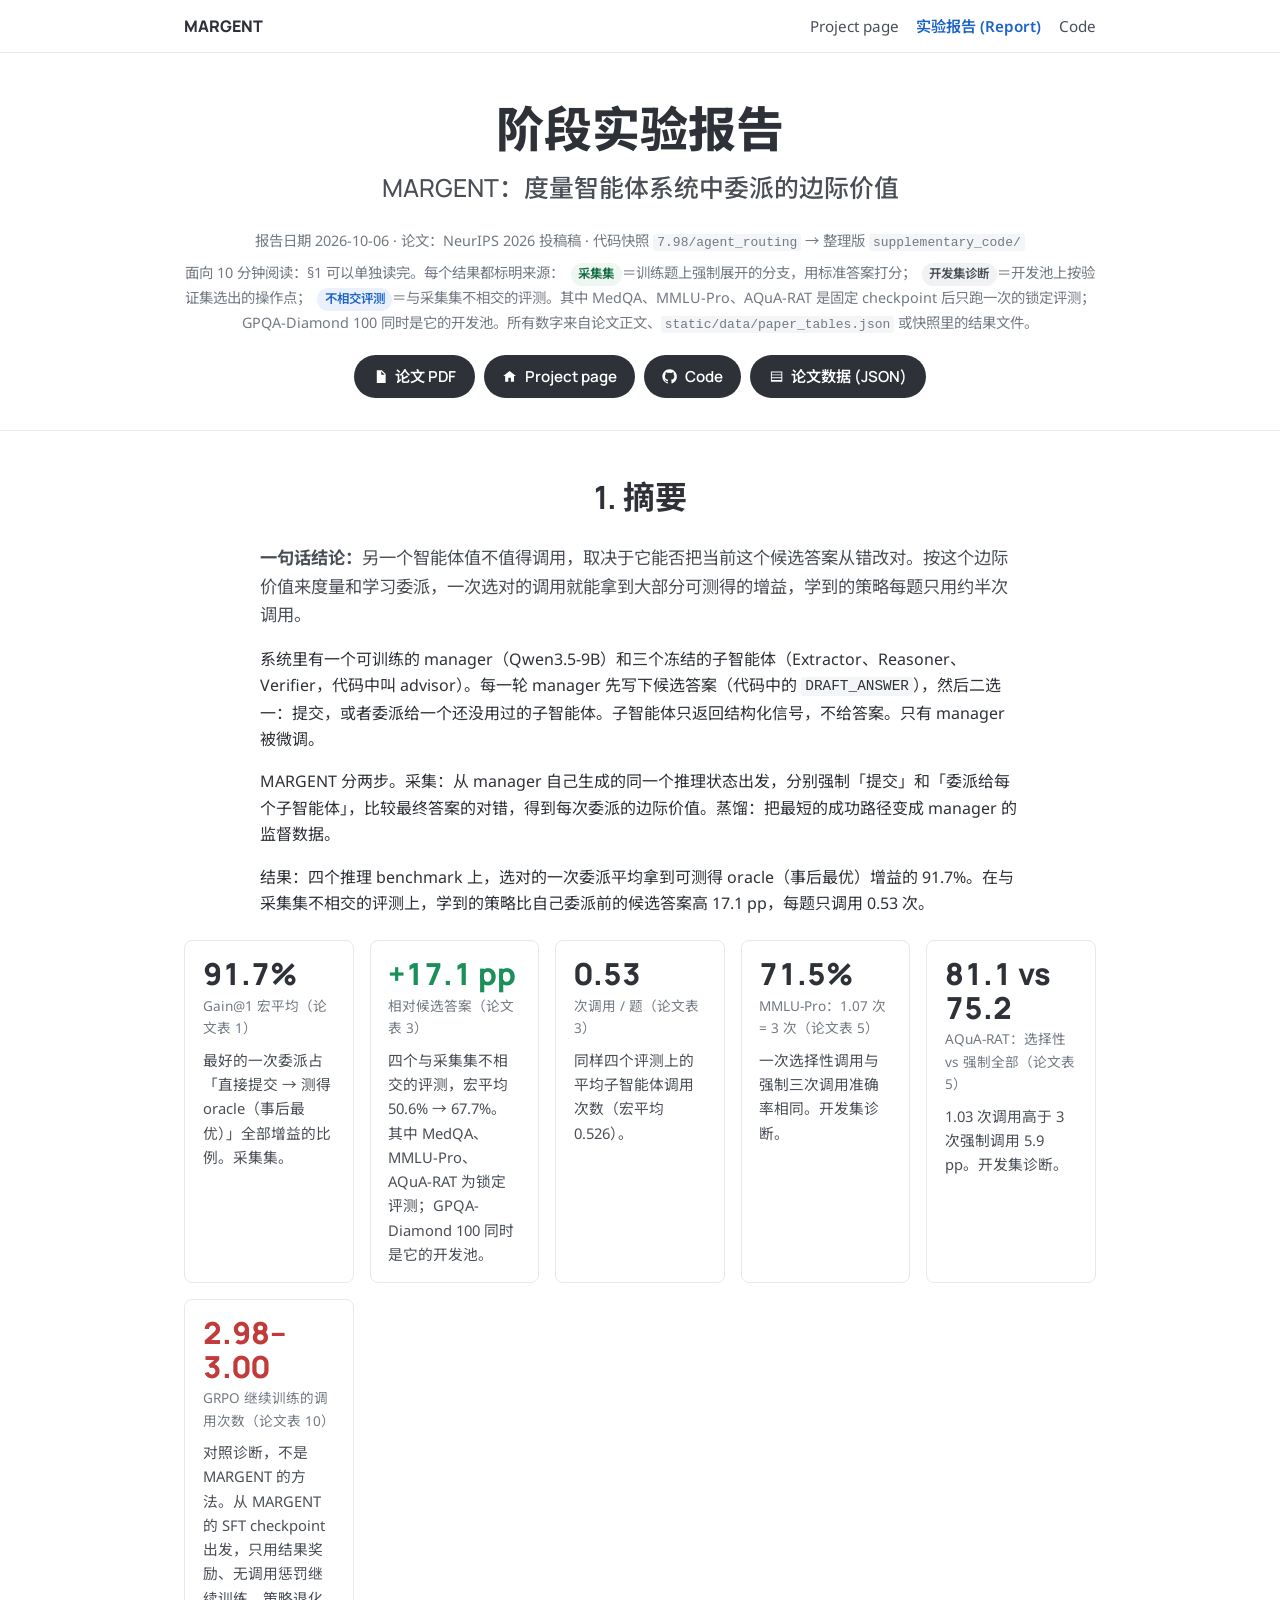
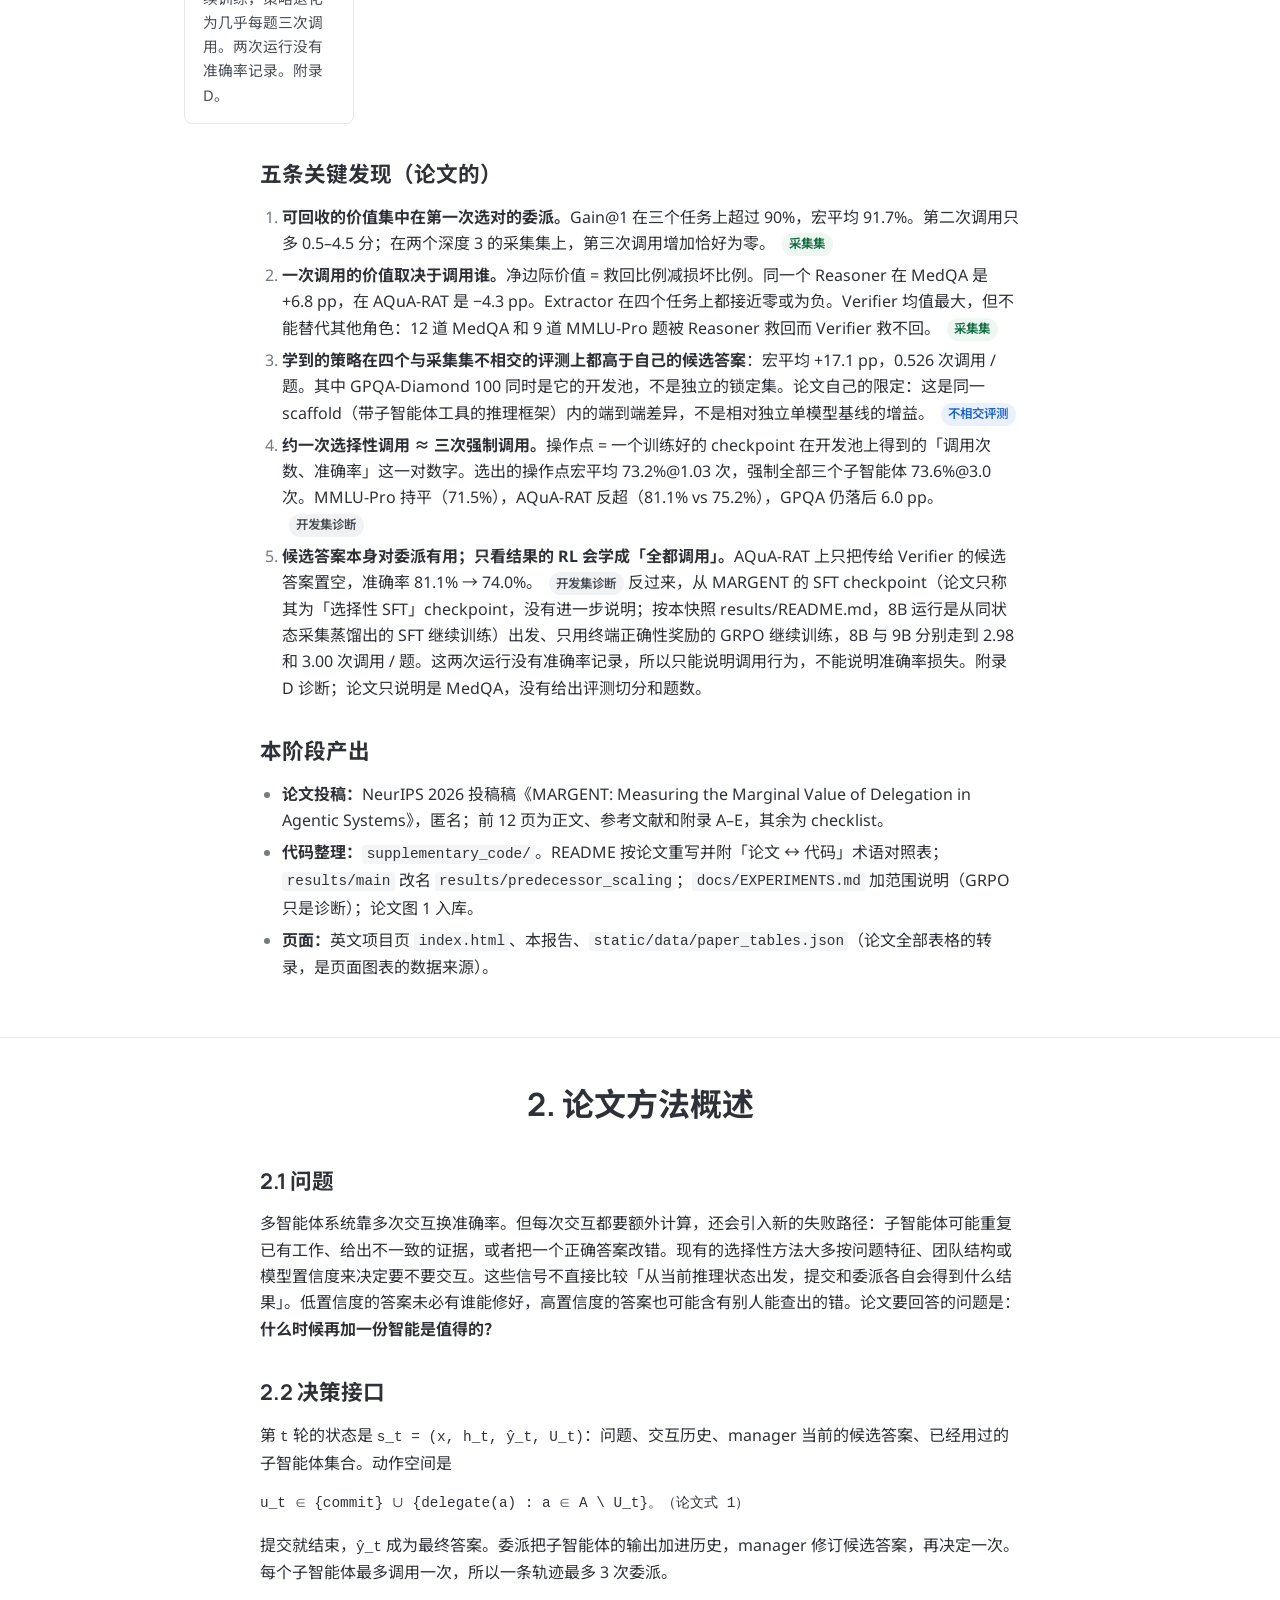
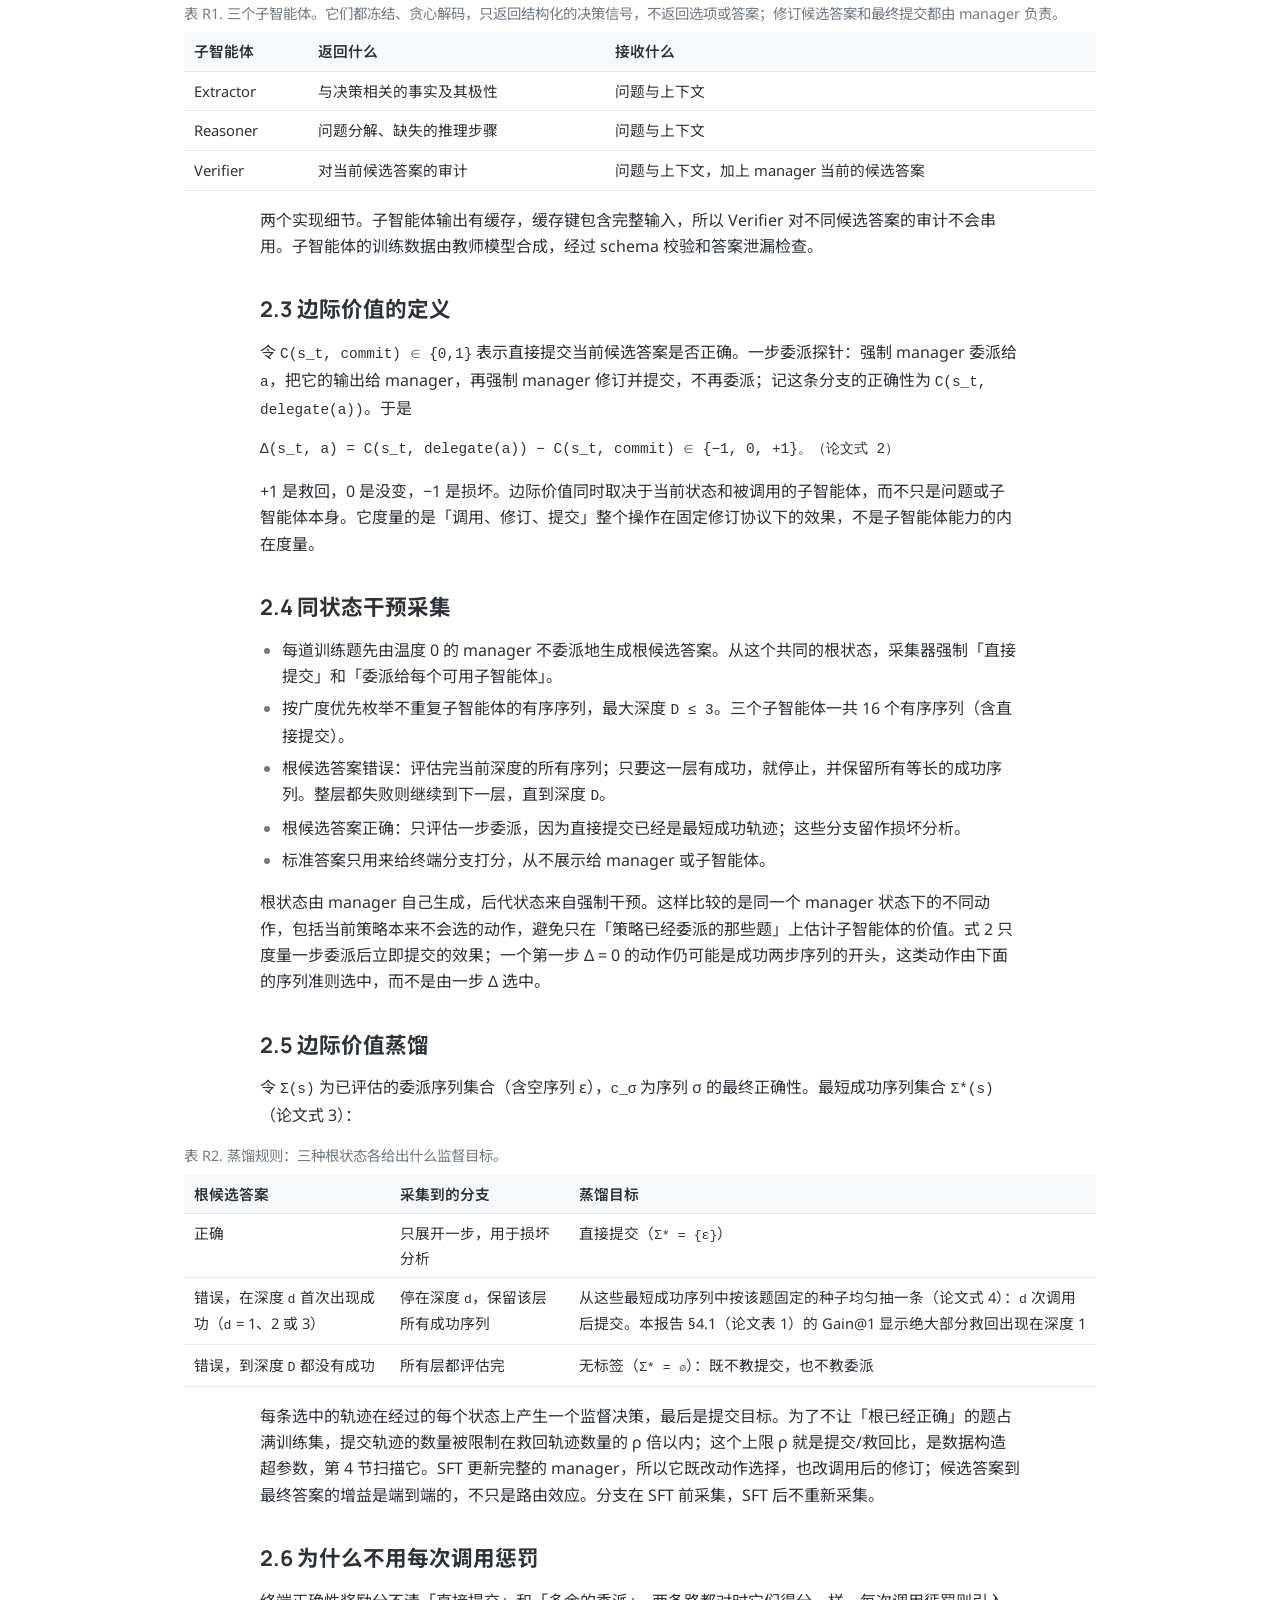
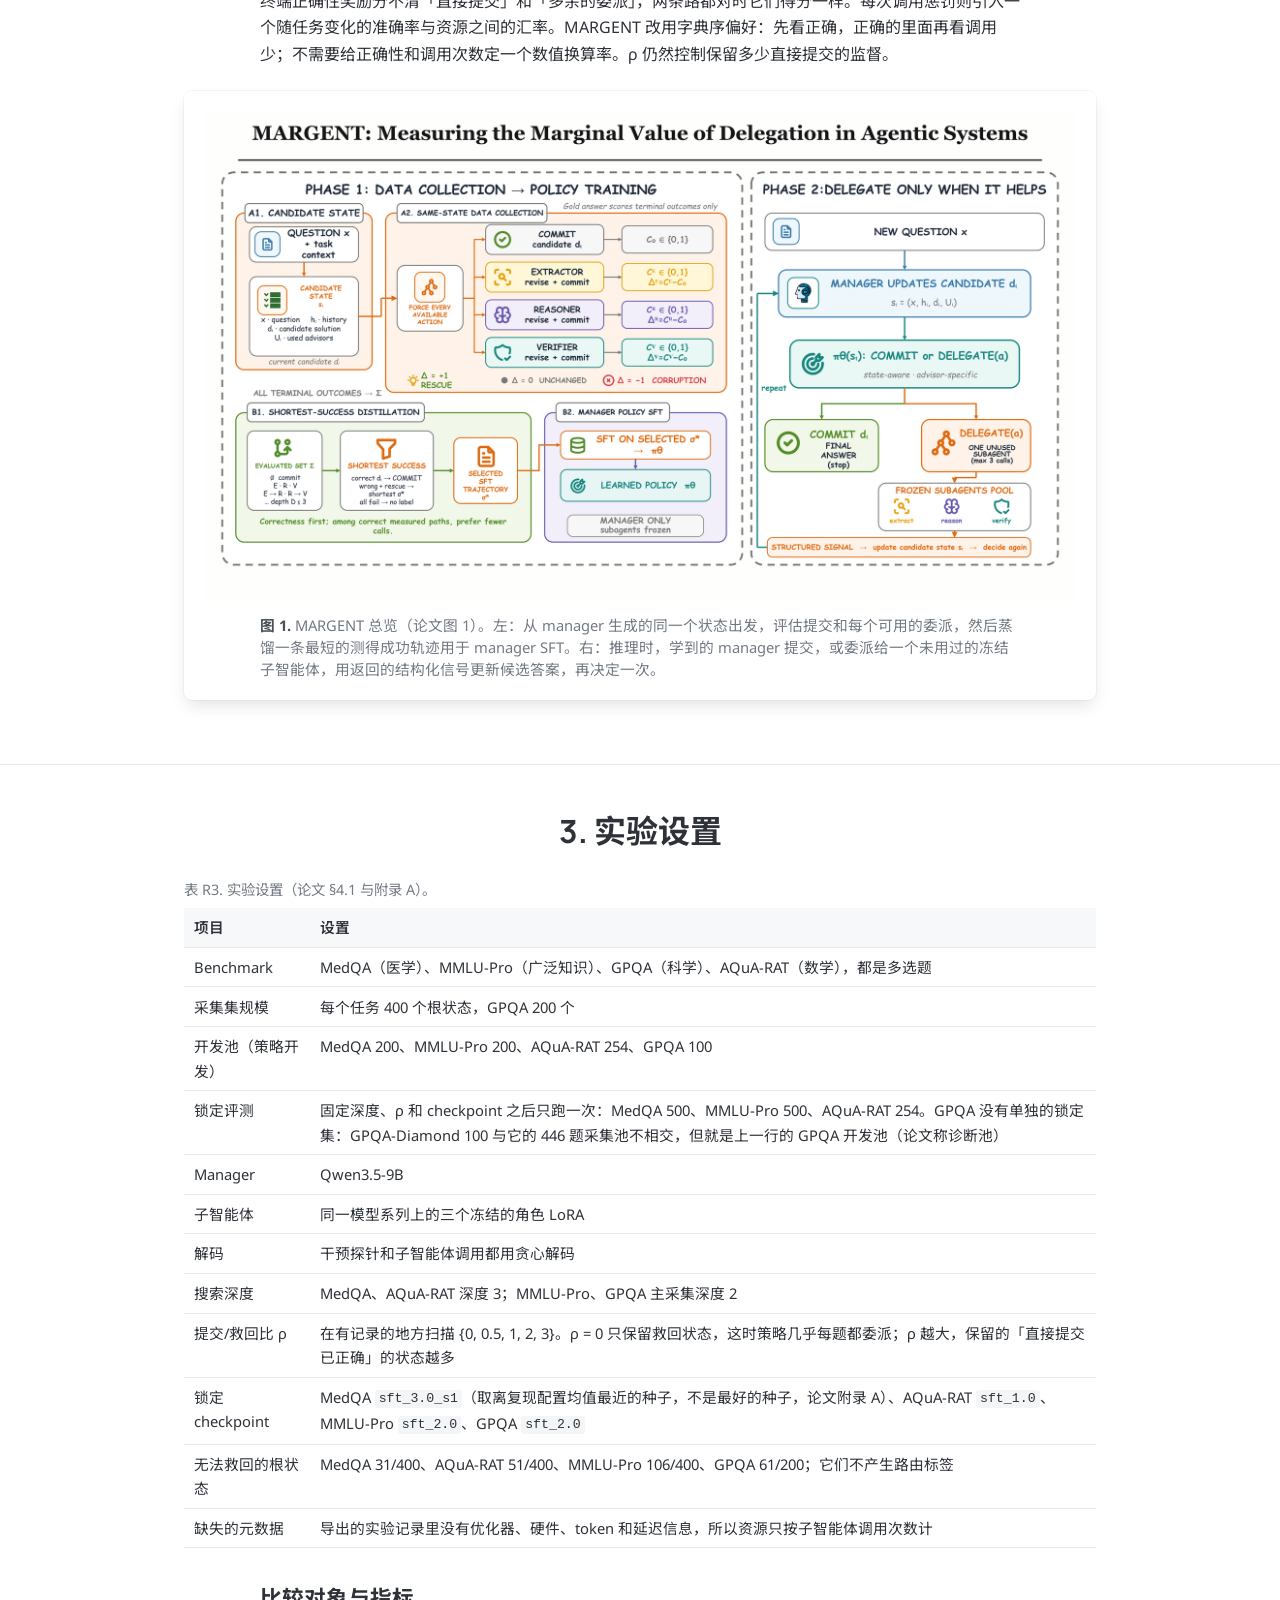
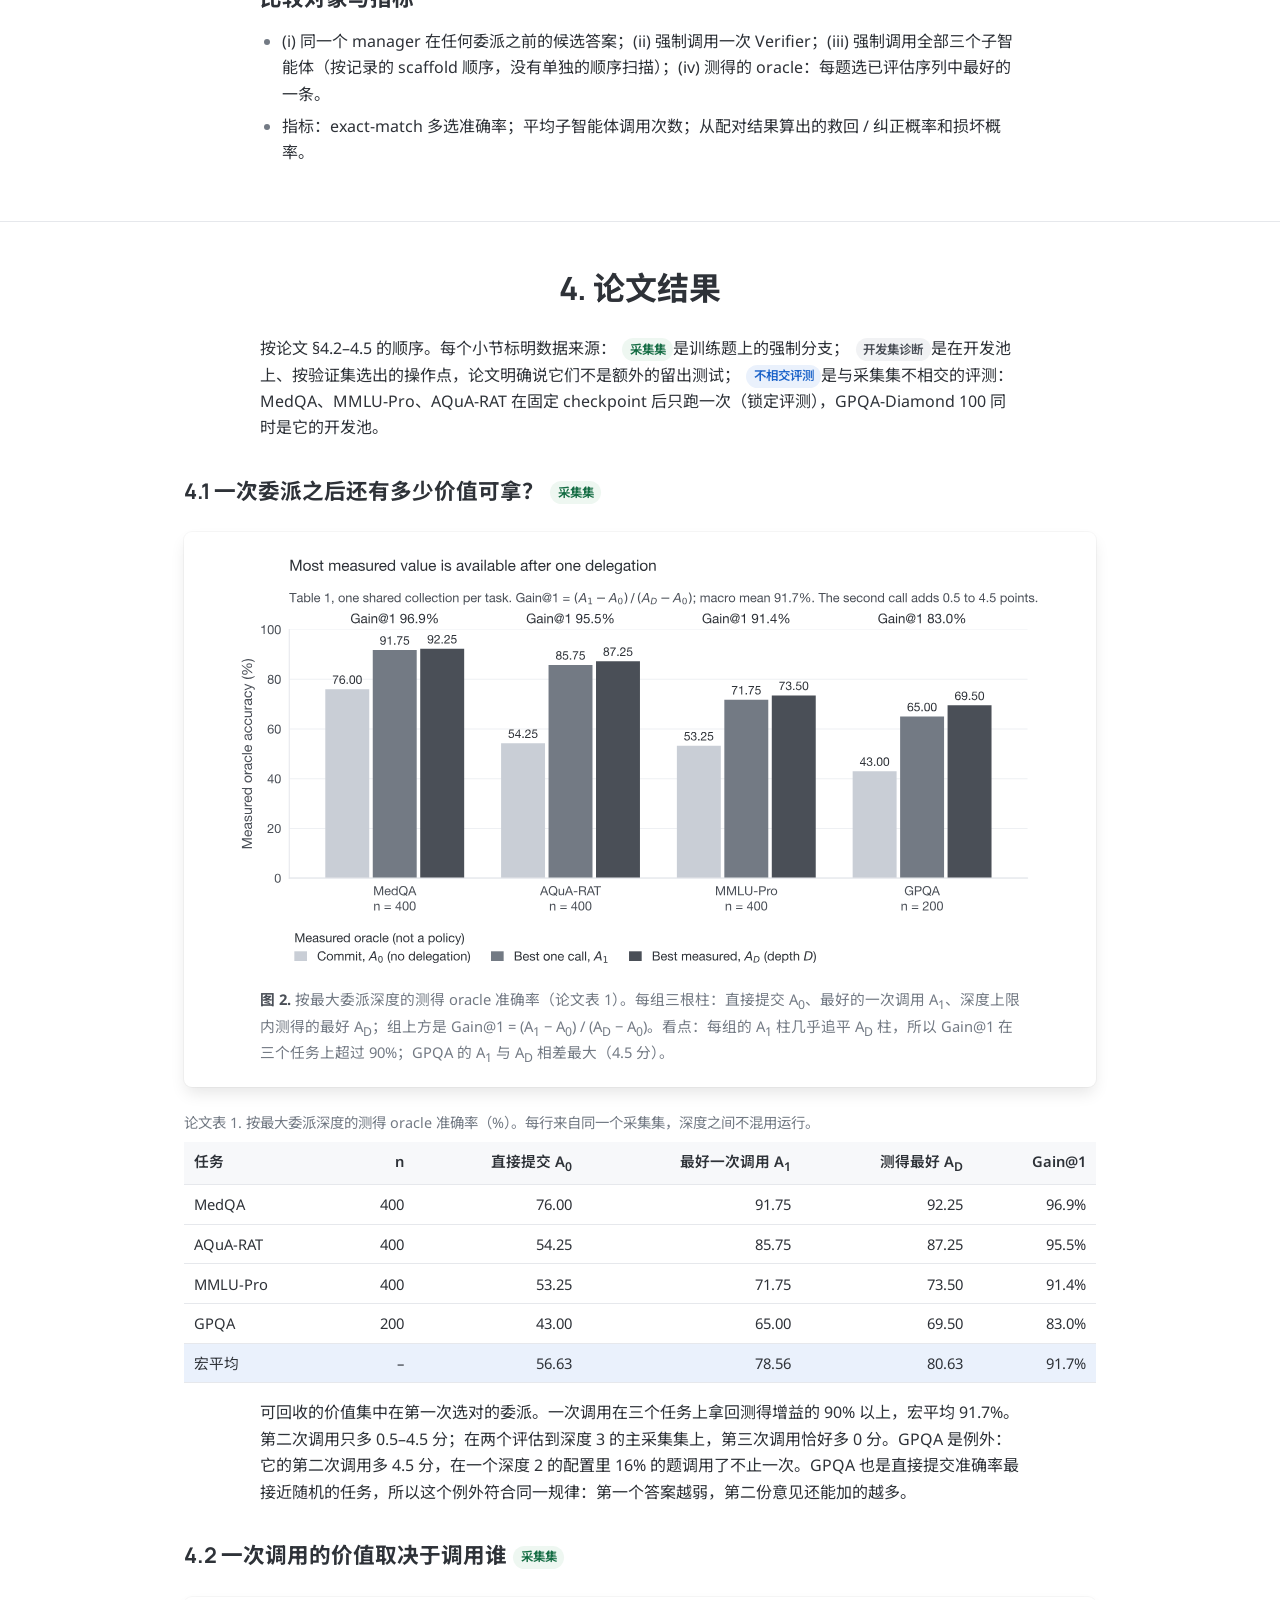
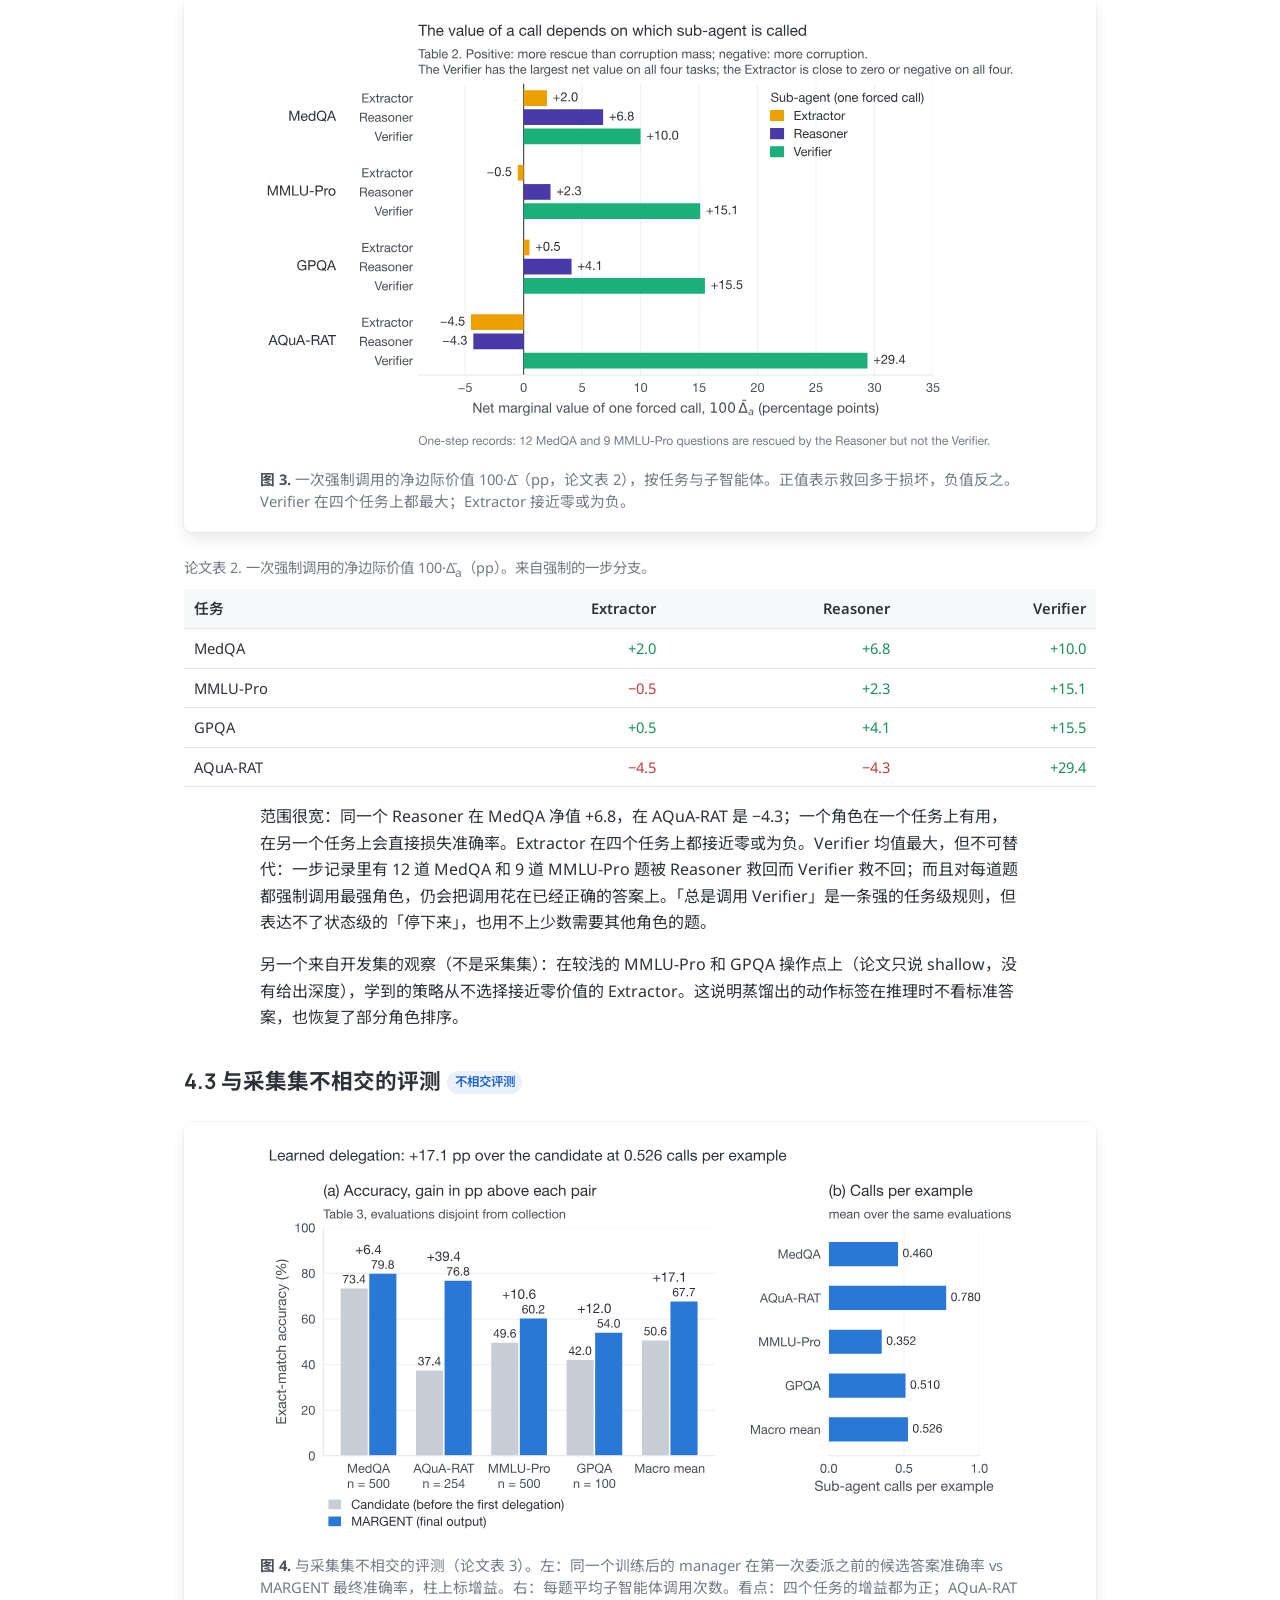
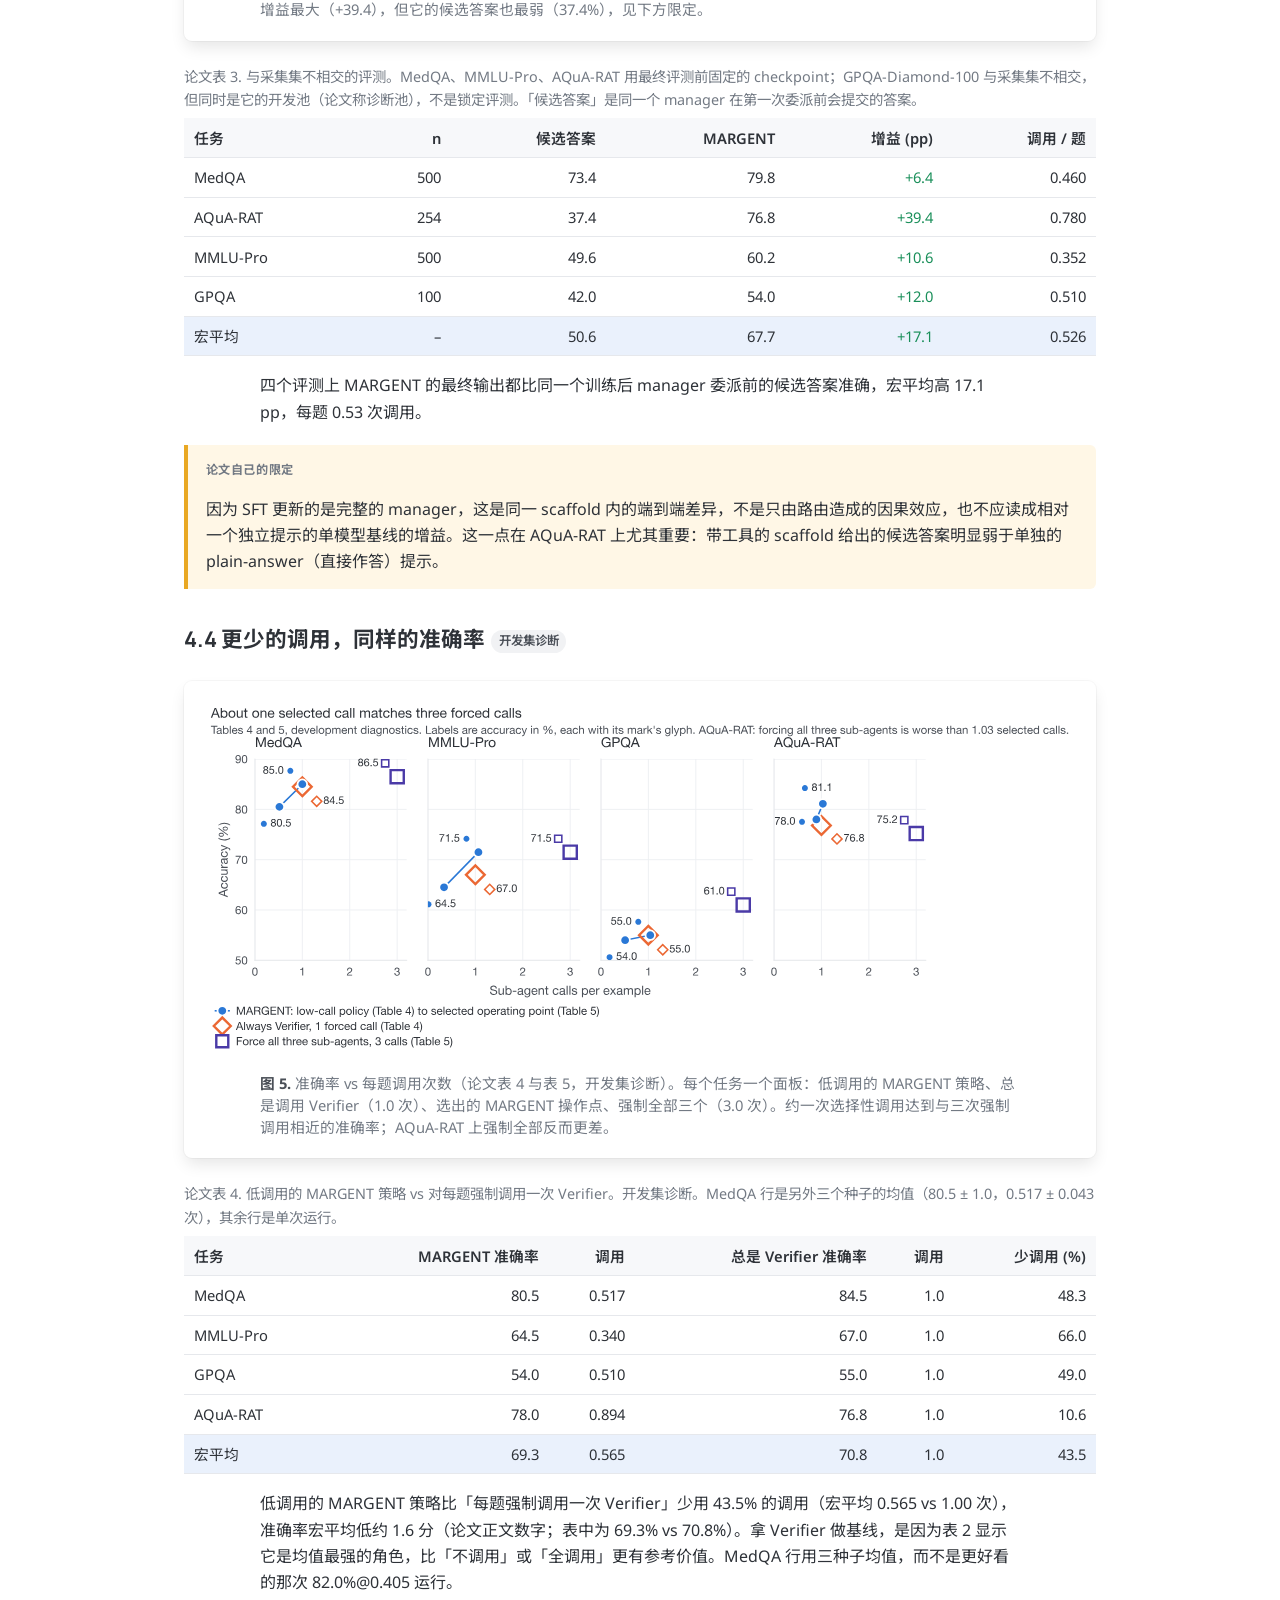
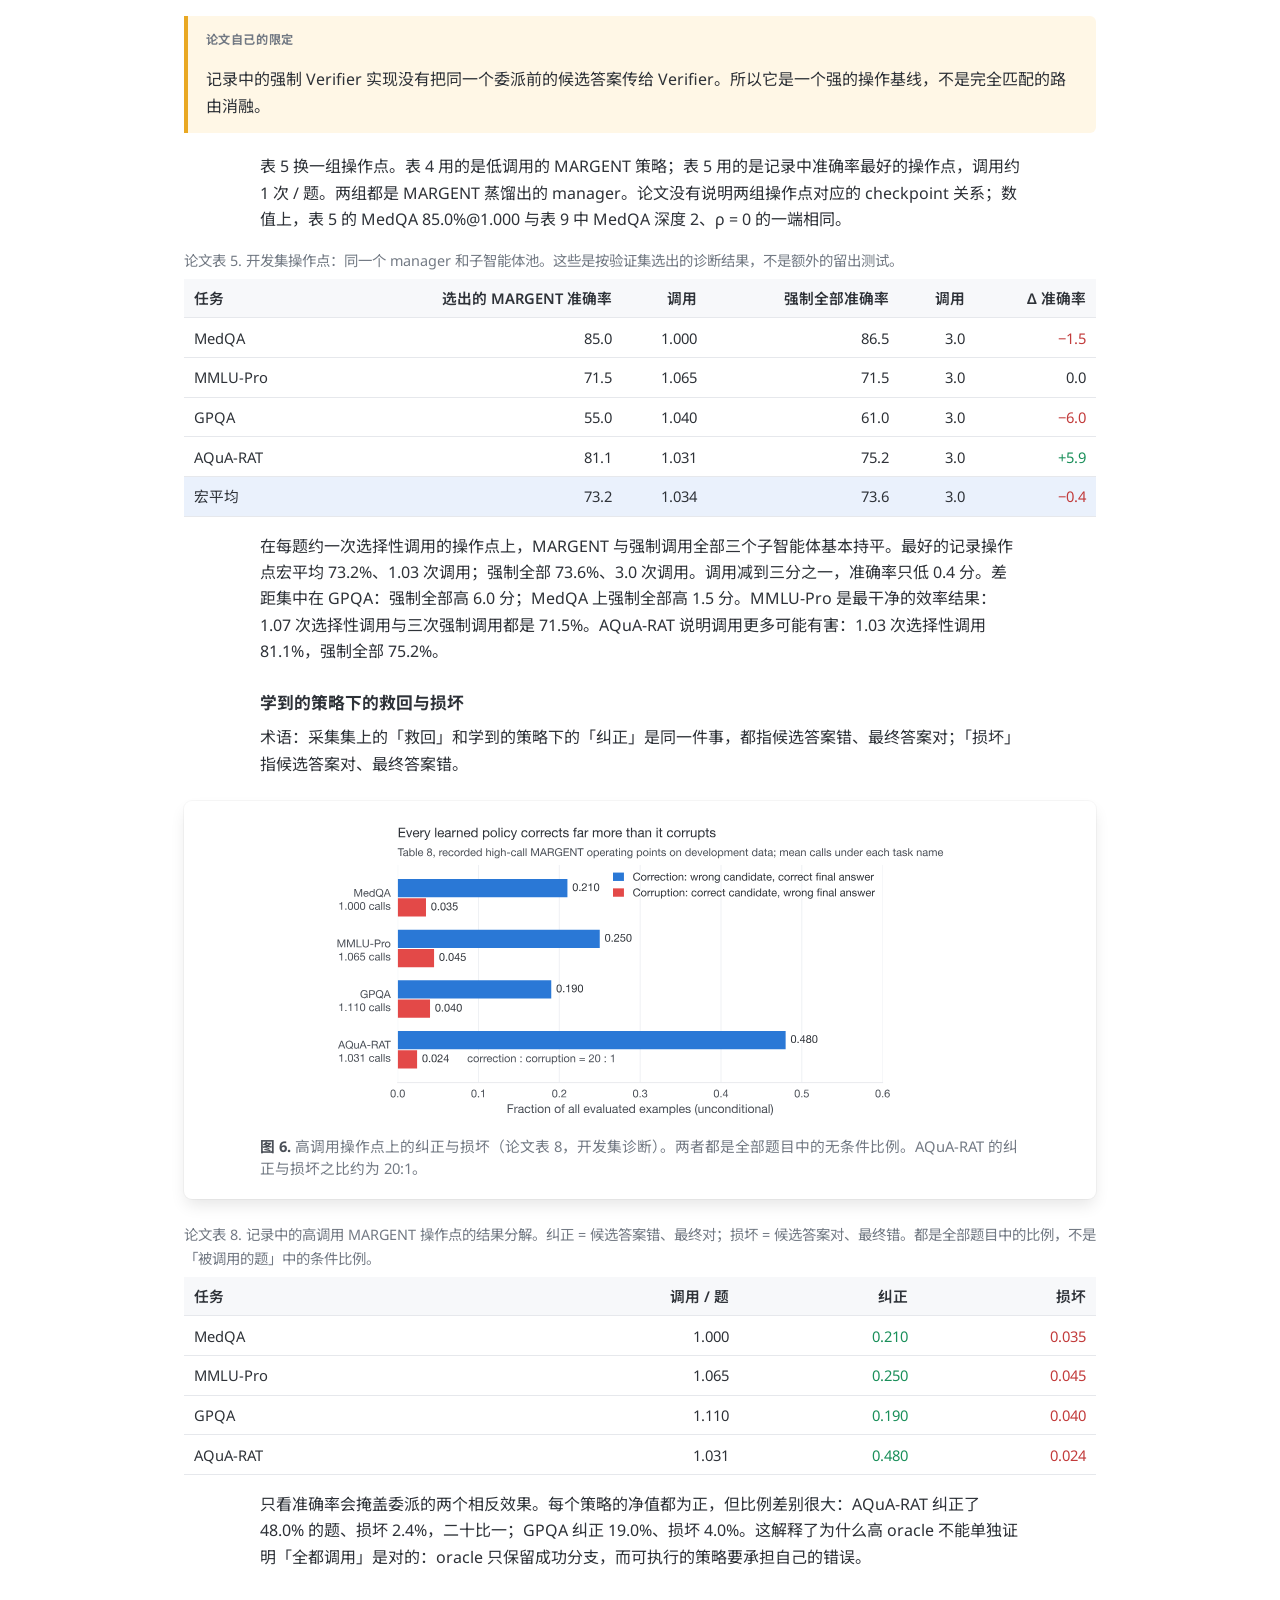
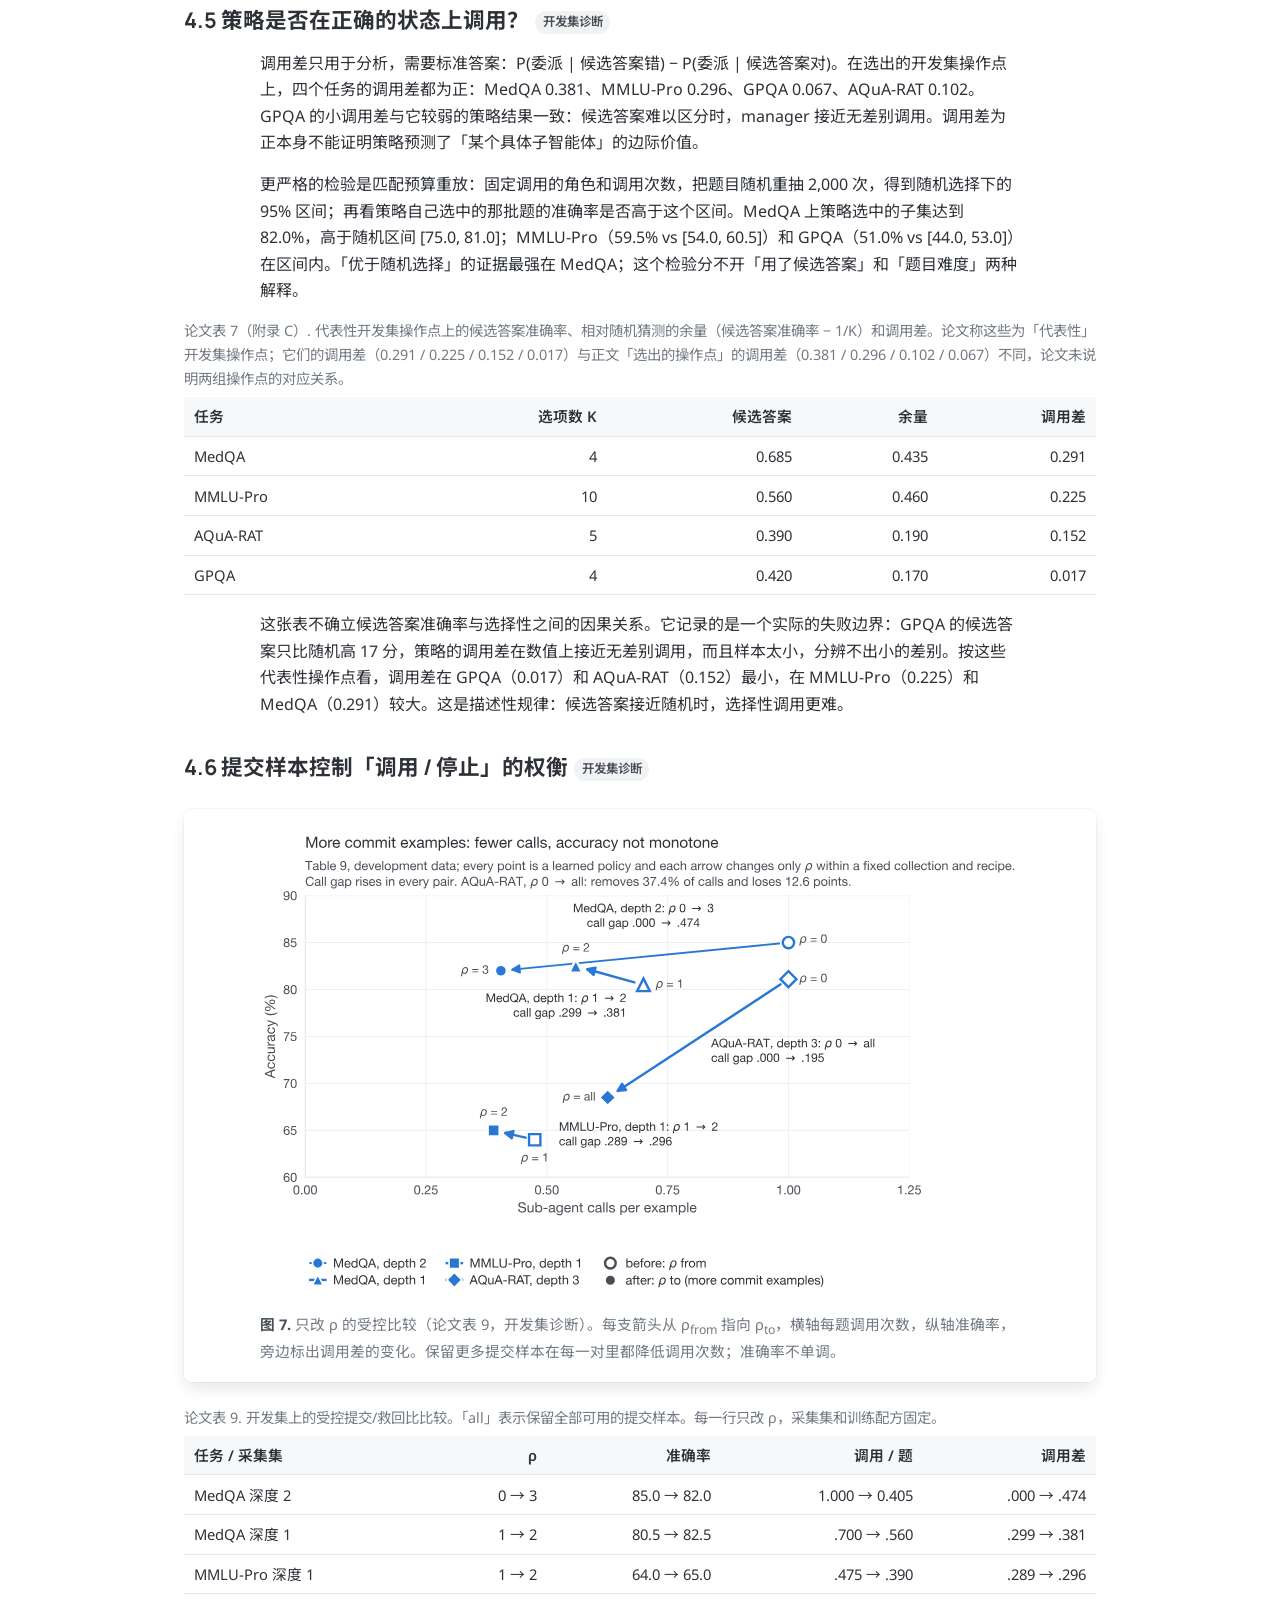
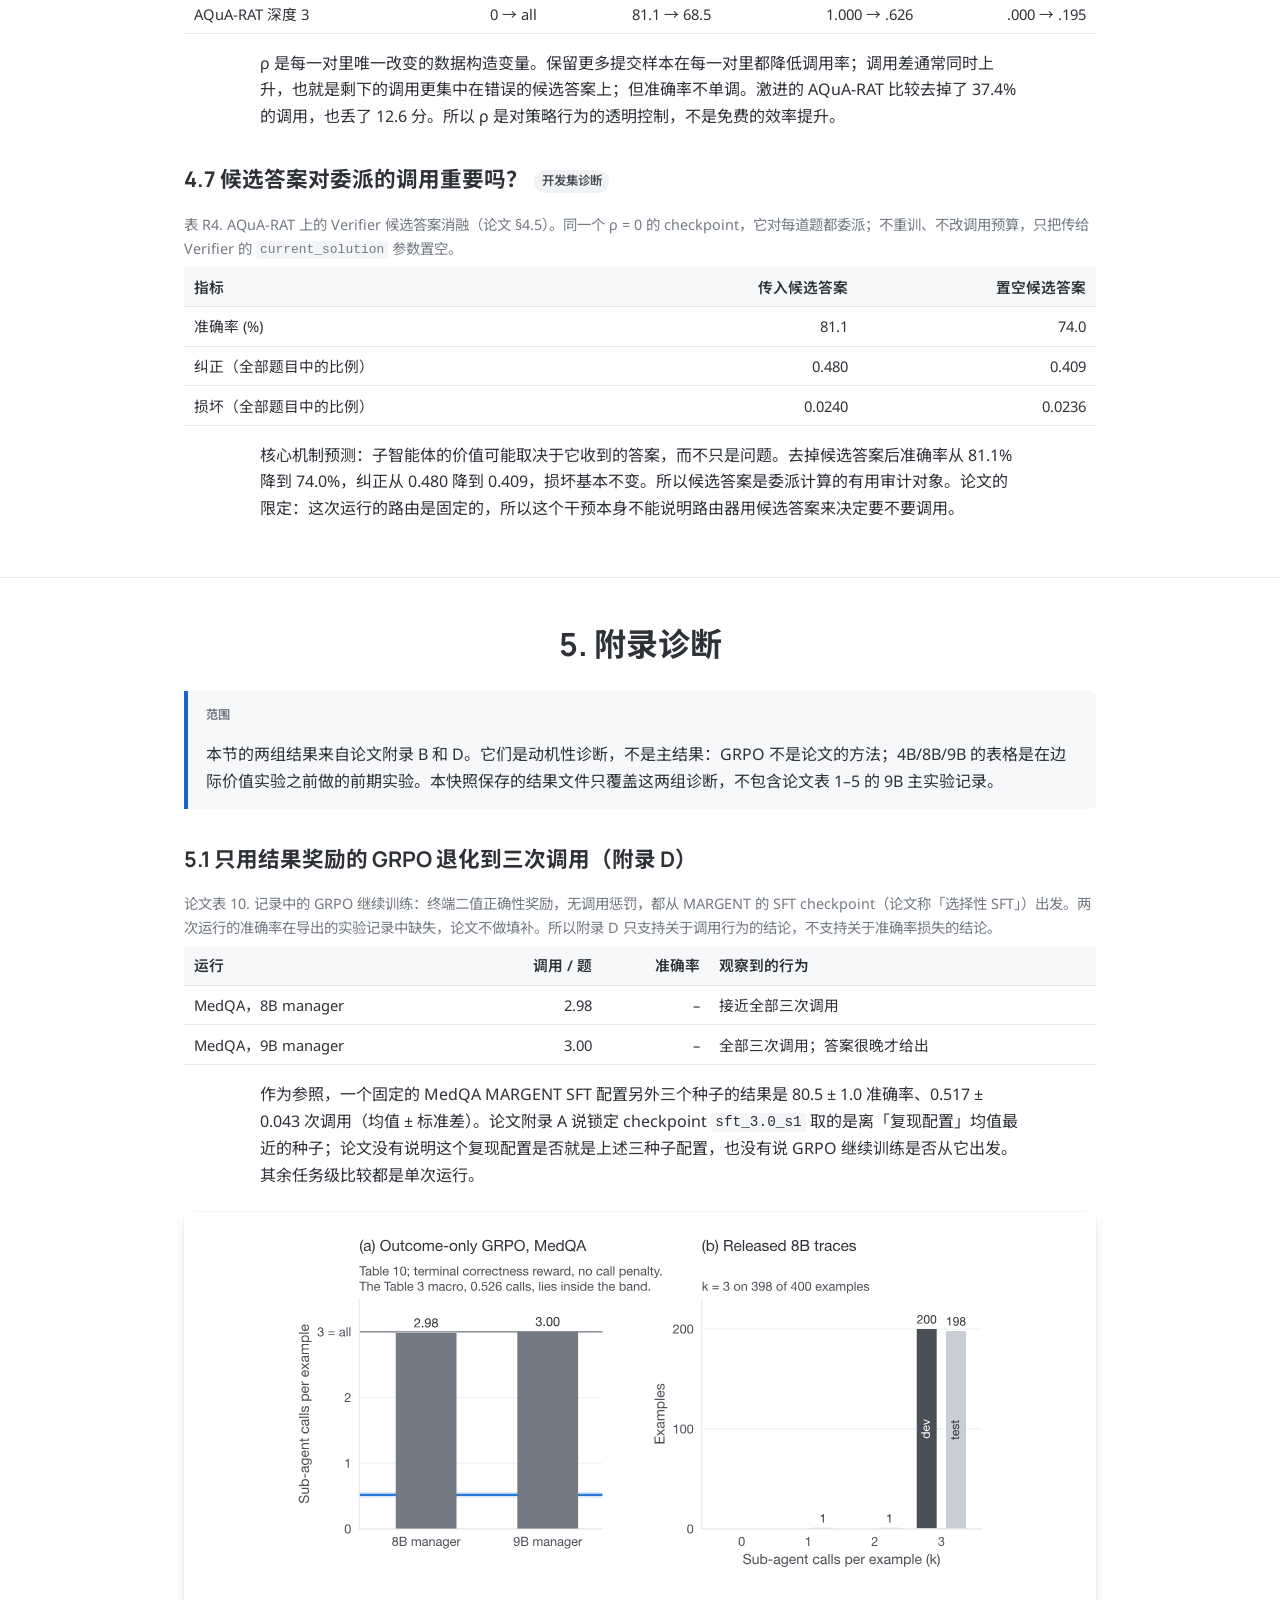
==== commit cb6c4df6: "Add the paper PDF and link it from both pages Co-Authored-By: Claude Fable 5.1 <noreply@anthropic.co" ====
--- a/report.html
+++ b/report.html
@@ -58,6 +58,10 @@
     <p class="meta">报告日期 2026-10-06 · 论文：NeurIPS 2026 投稿稿 · 代码快照 <code>7.98/agent_routing</code> → 整理版 <code>supplementary_code/</code></p>
     <p class="note">面向 10 分钟阅读：§1 可以单独读完。每个结果都标明来源：<span class="tag coll">采集集</span>＝训练题上强制展开的分支，用标准答案打分；<span class="tag dev">开发集诊断</span>＝开发池上按验证集选出的操作点；<span class="tag lock">不相交评测</span>＝与采集集不相交的评测。其中 MedQA、MMLU-Pro、AQuA-RAT 是固定 checkpoint 后只跑一次的锁定评测；GPQA-Diamond 100 同时是它的开发池。所有数字来自论文正文、<code>static/data/paper_tables.json</code> 或快照里的结果文件。</p>
     <div class="links">
+      <a class="btn" href="static/MARGENT.pdf">
+        <svg viewBox="0 0 24 24" aria-hidden="true"><path d="M6 2h8l6 6v14H6zm7 1.5V9h5.5zM8 12h8v1.5H8zm0 3h8v1.5H8zm0 3h5v1.5H8z"/></svg>
+        <span>论文 PDF</span>
+      </a>
       <a class="btn" href="index.html">
         <svg viewBox="0 0 24 24" aria-hidden="true"><path d="M12 3 2 11h3v9h5v-6h4v6h5v-9h3z"/></svg>
         <span>Project page</span>
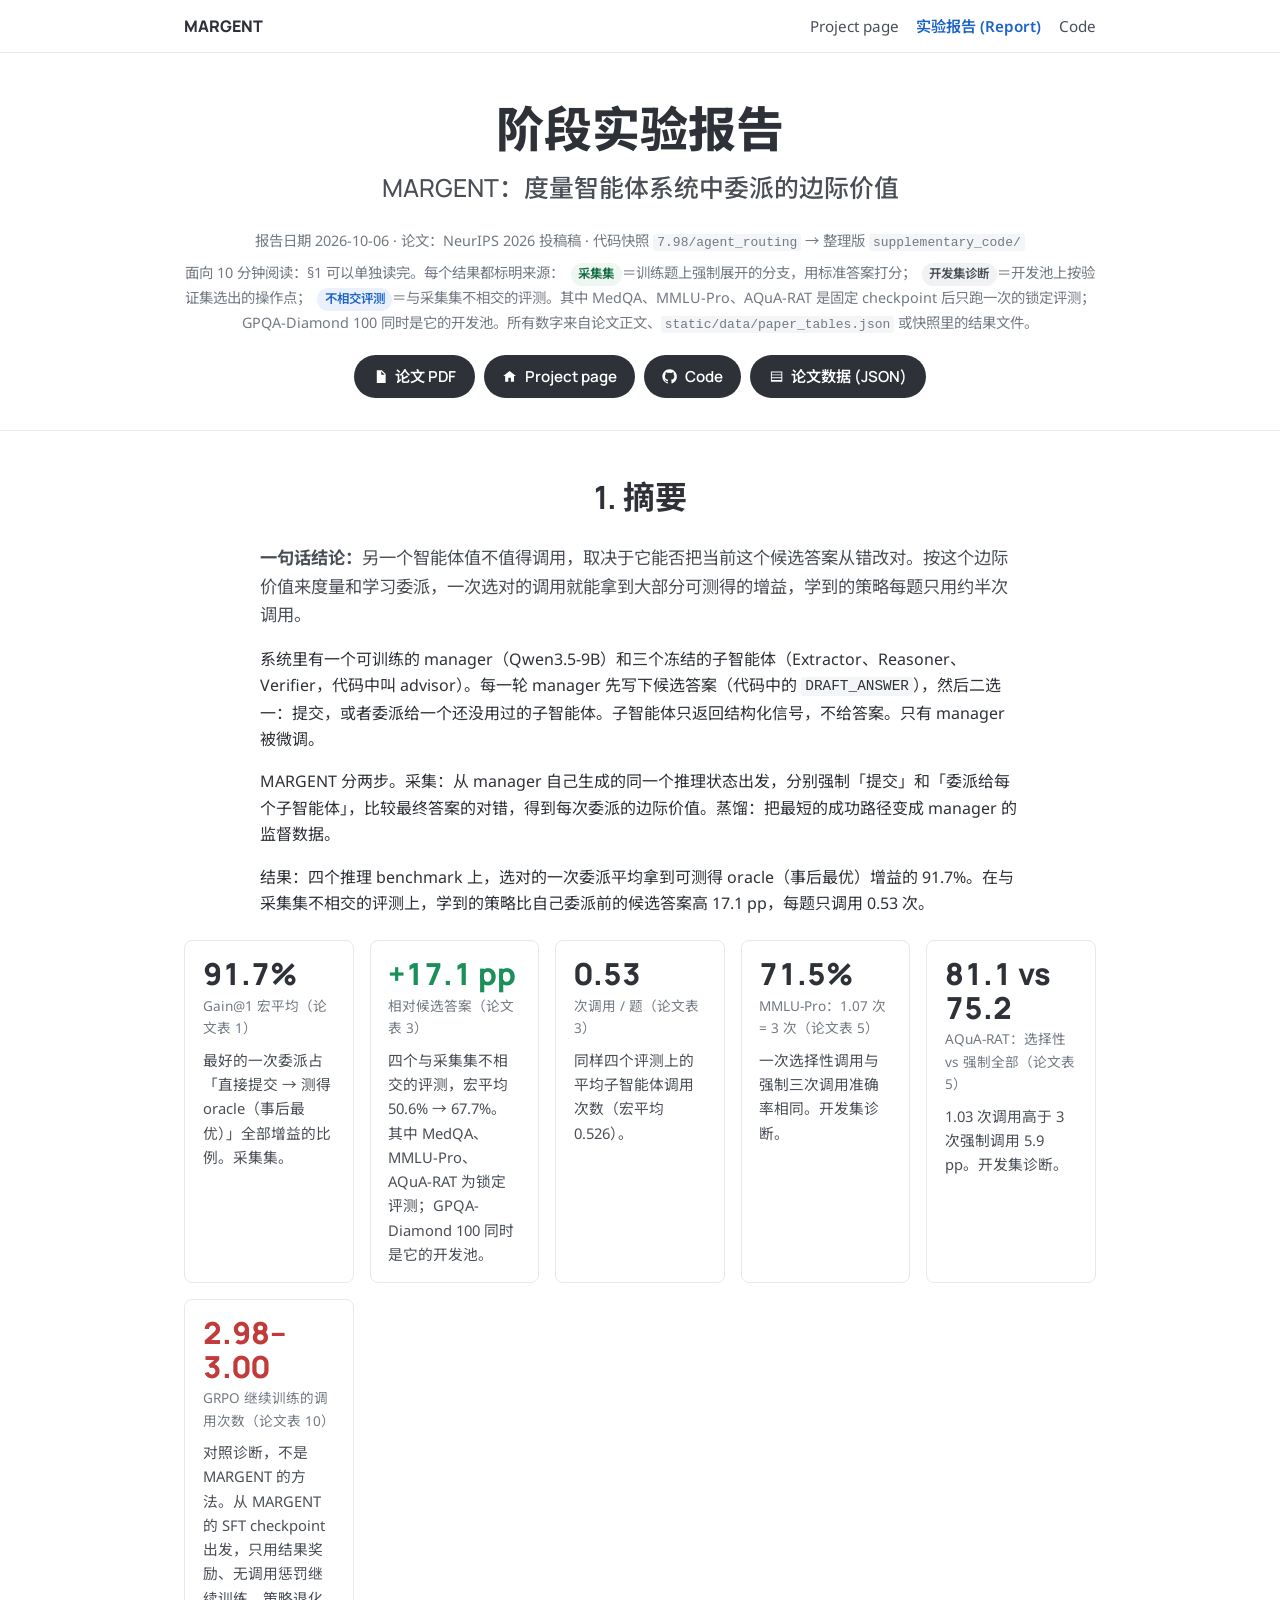
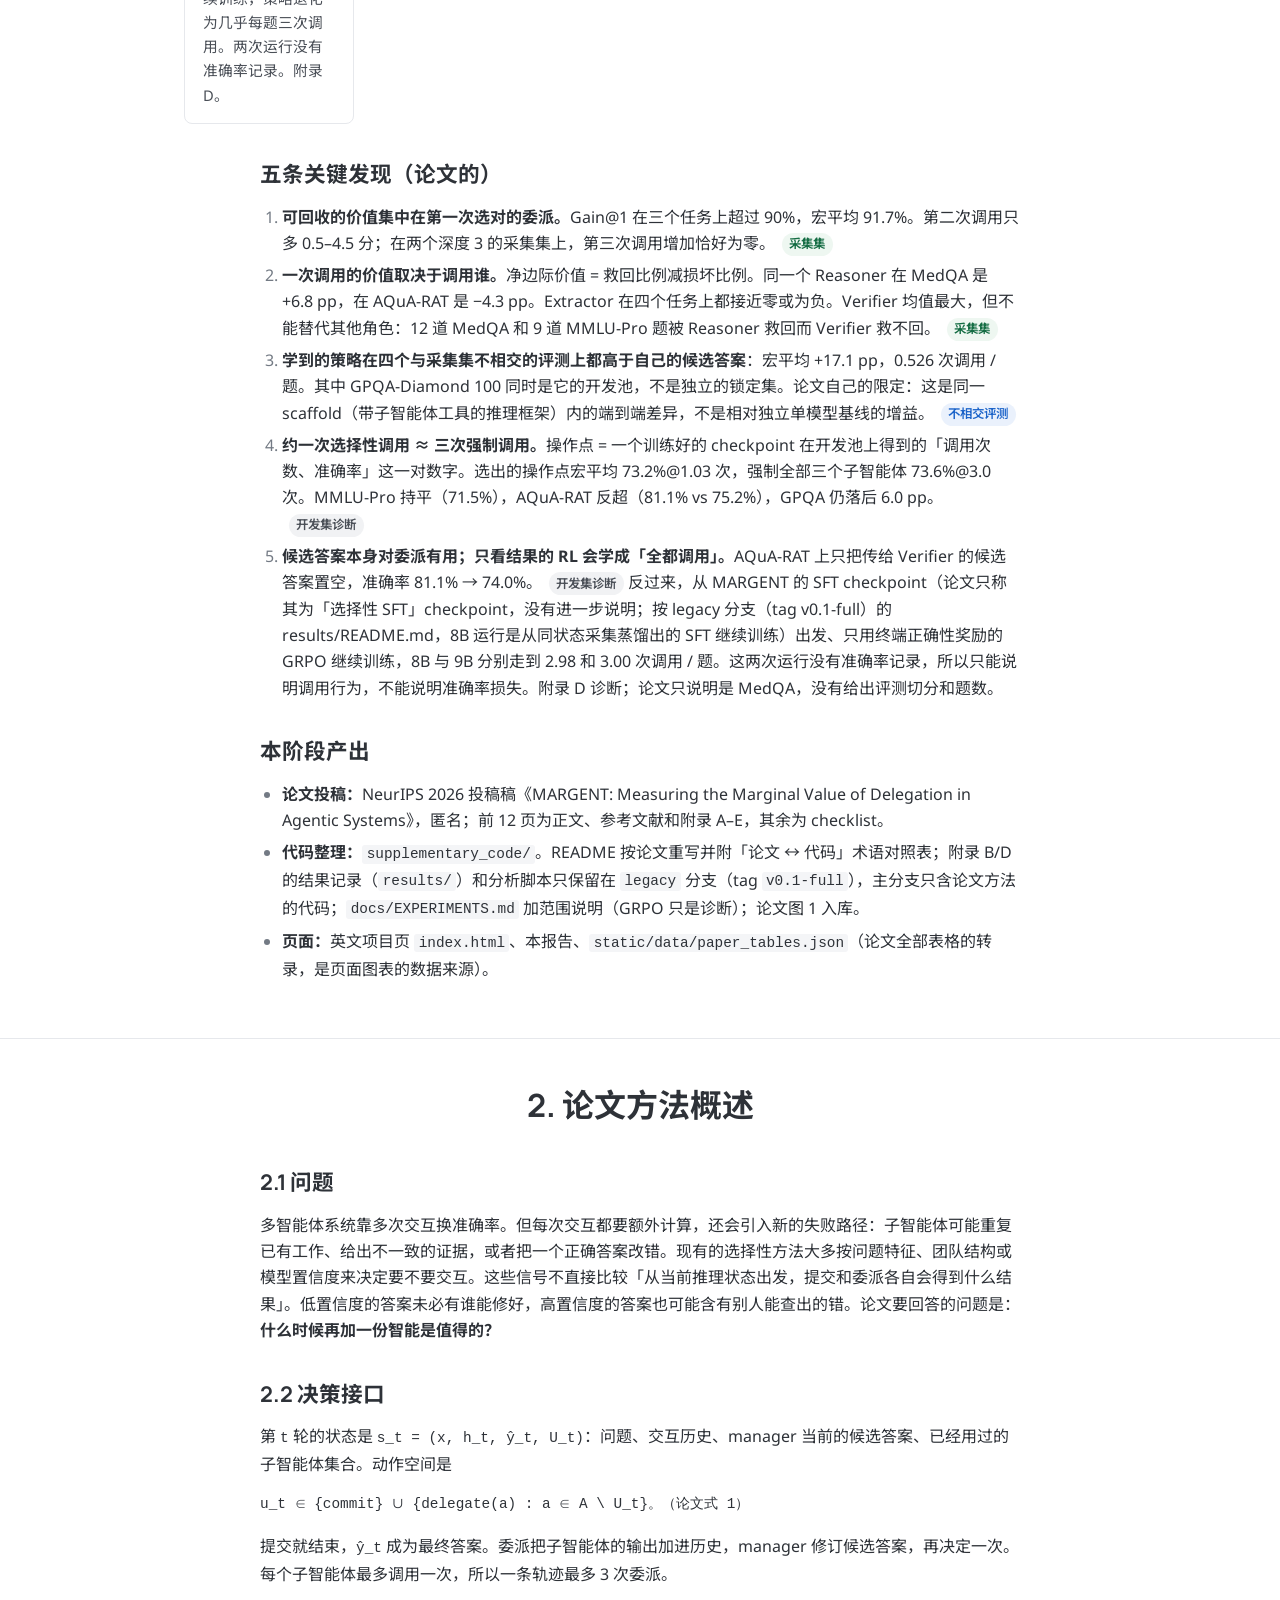
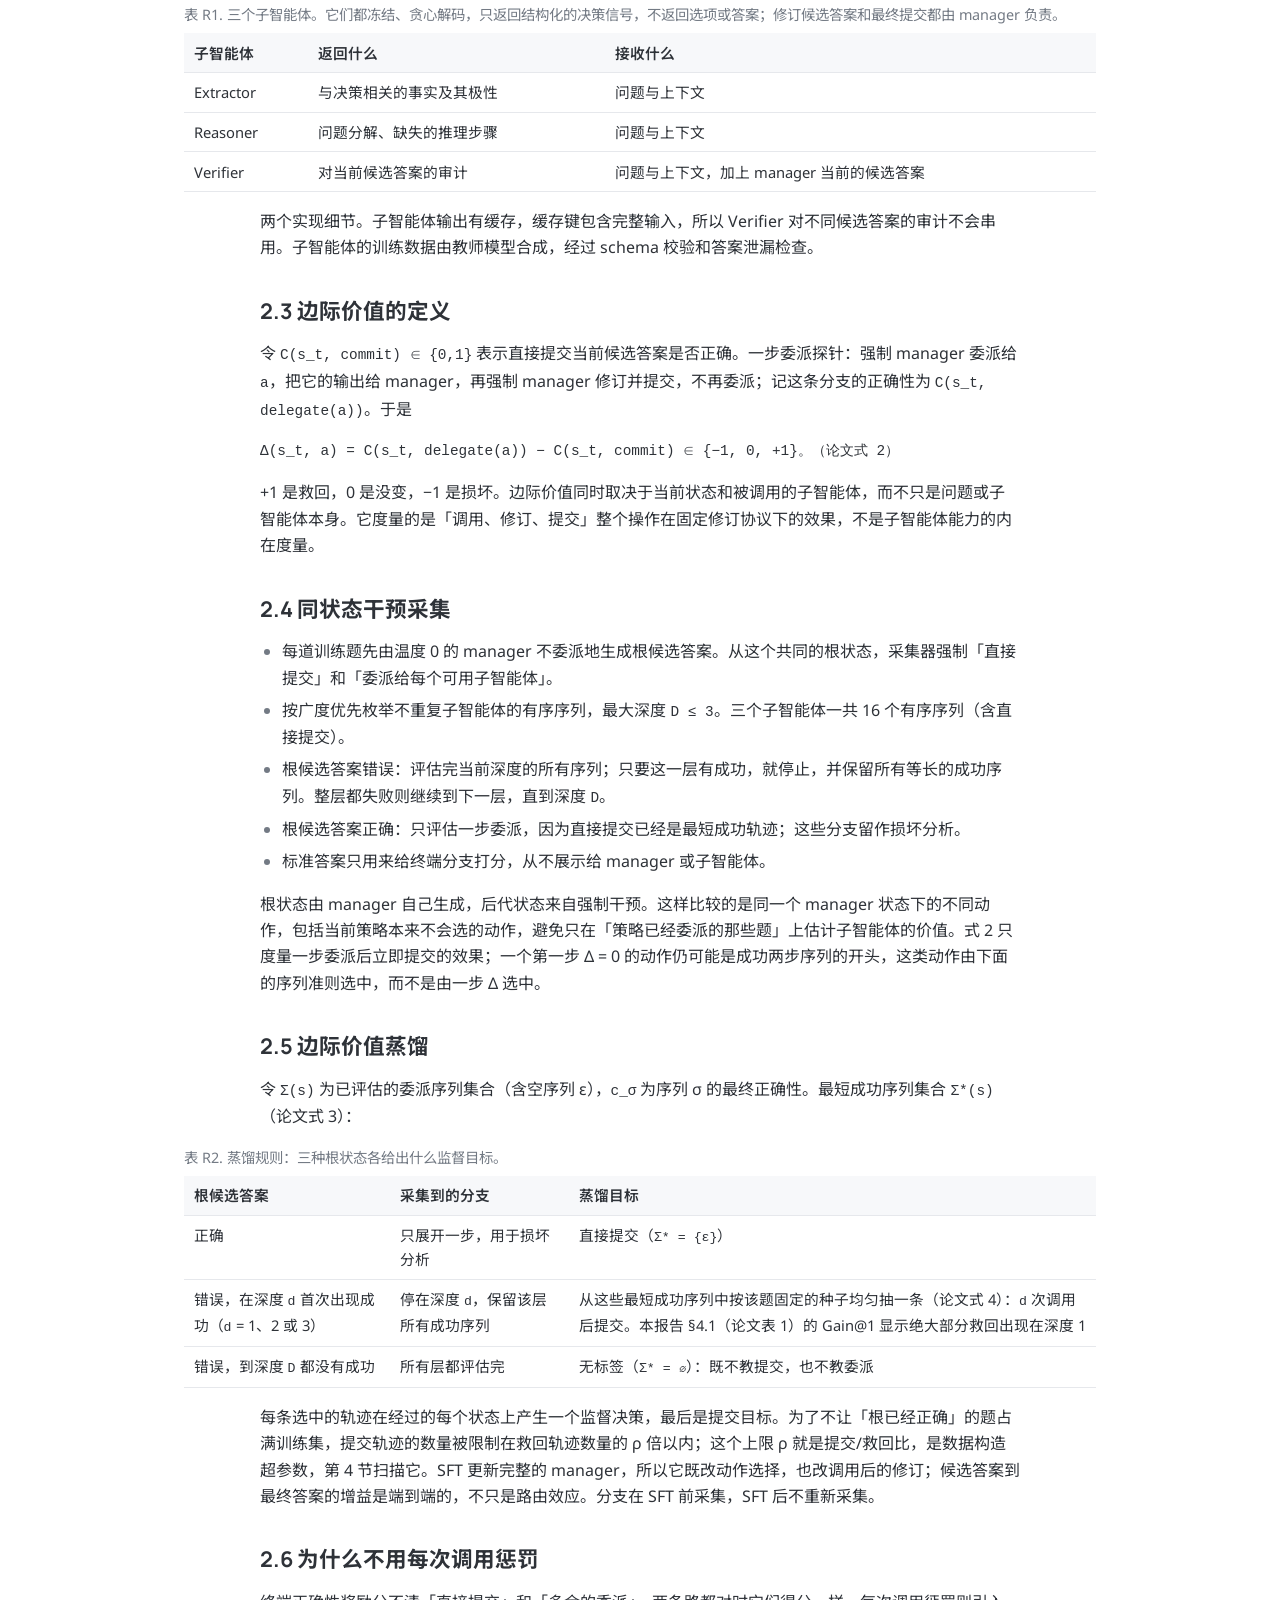
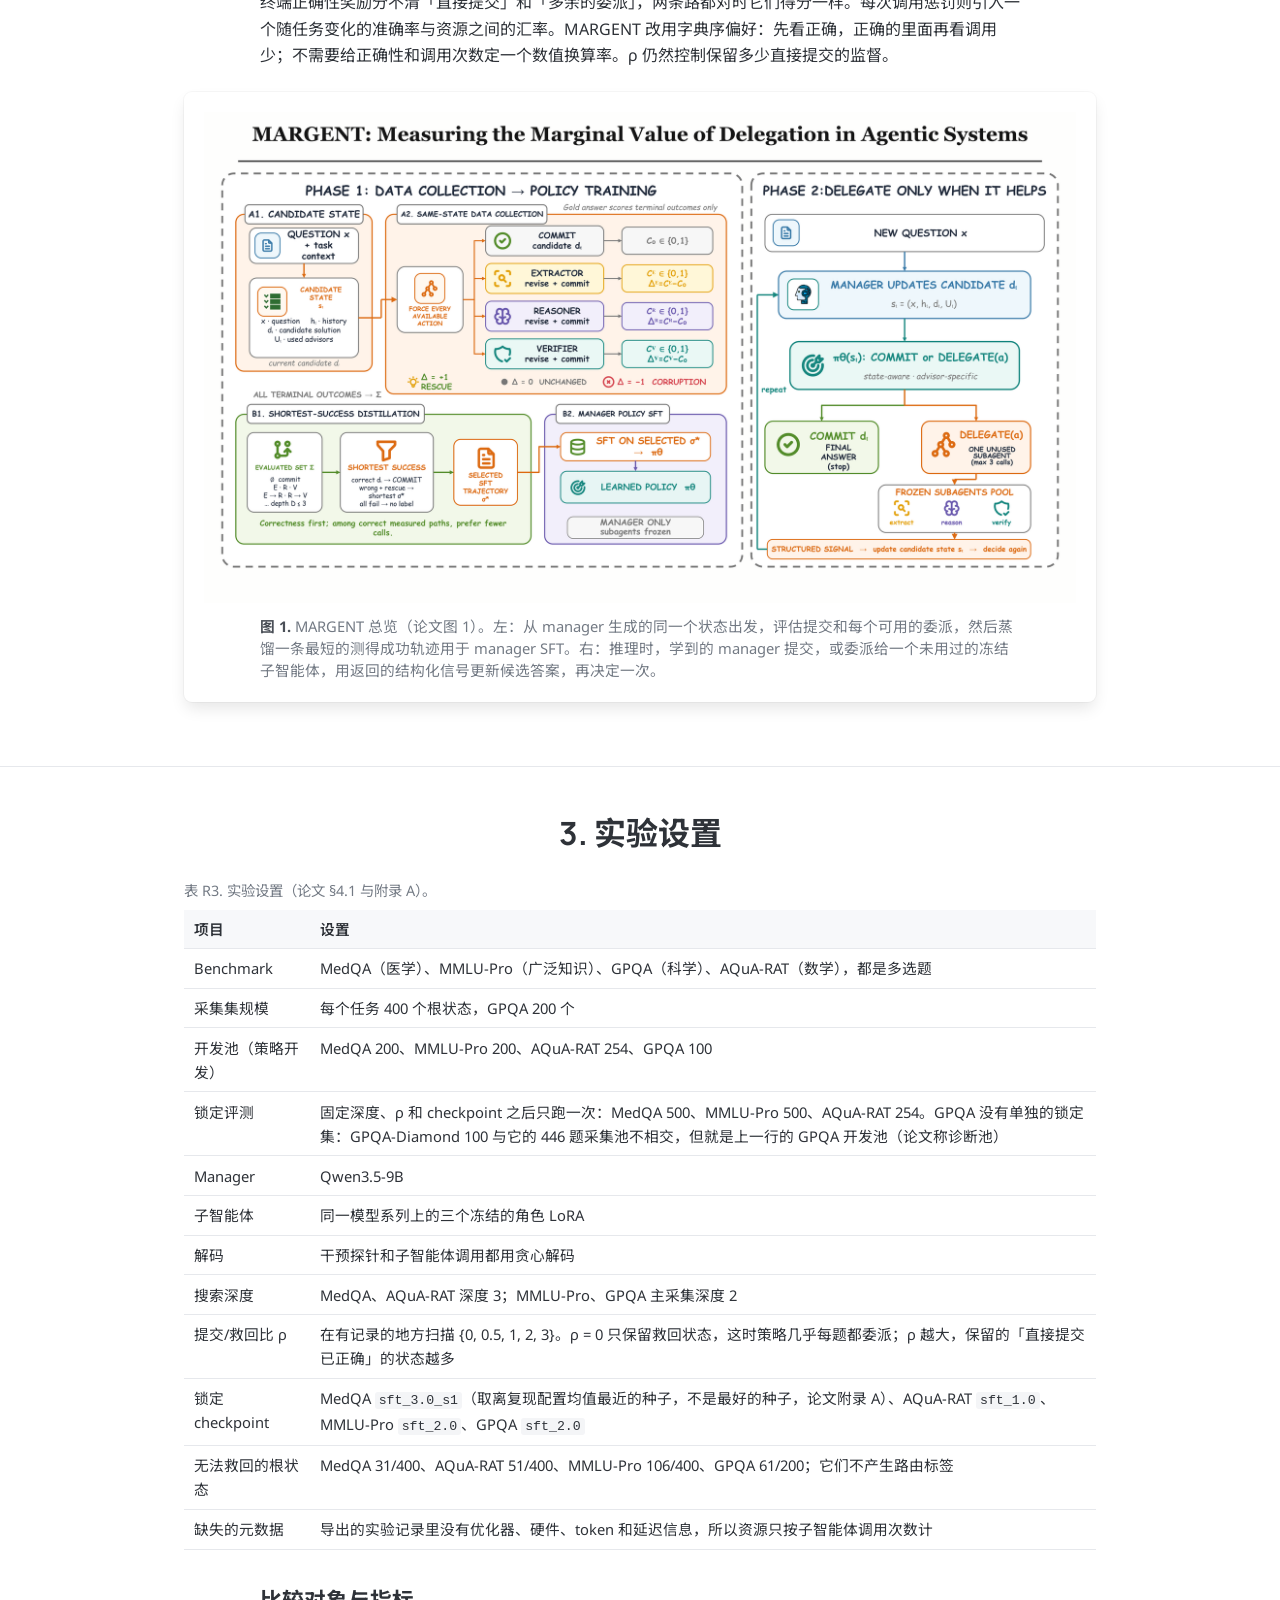
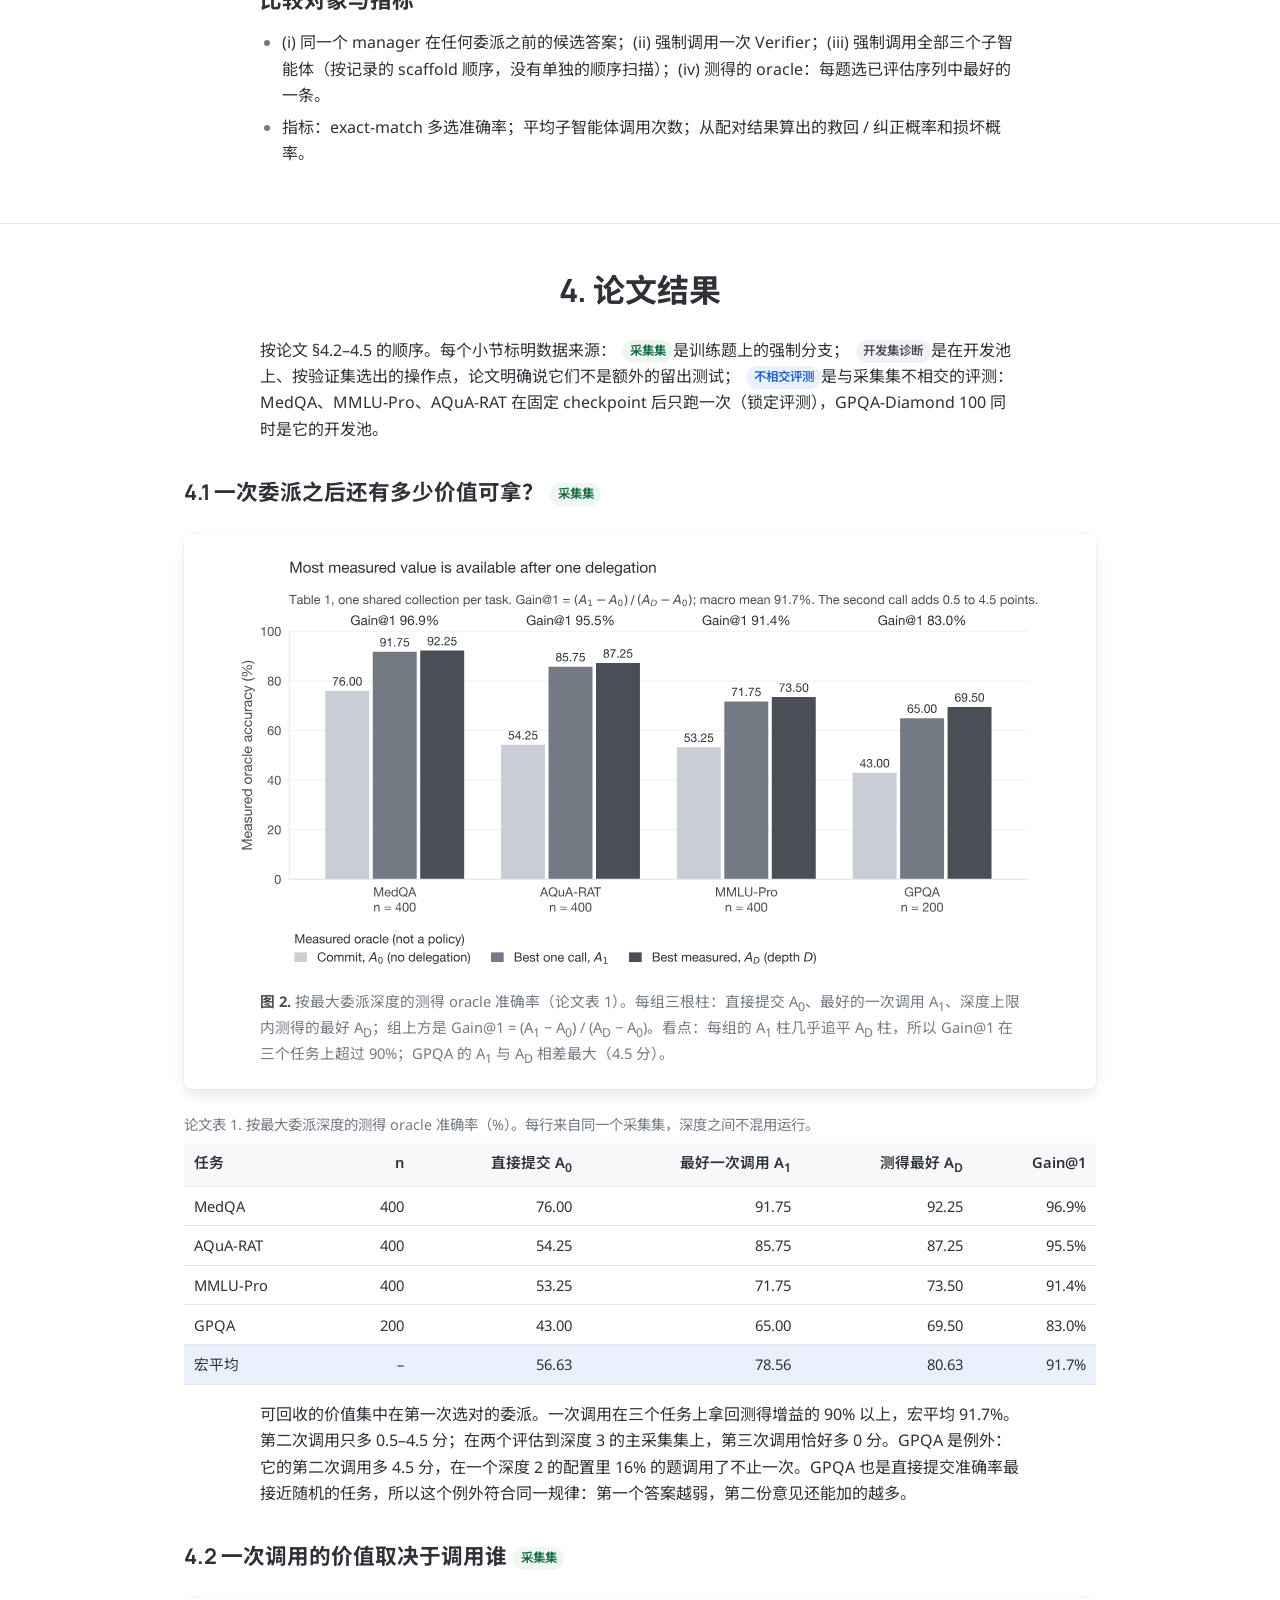
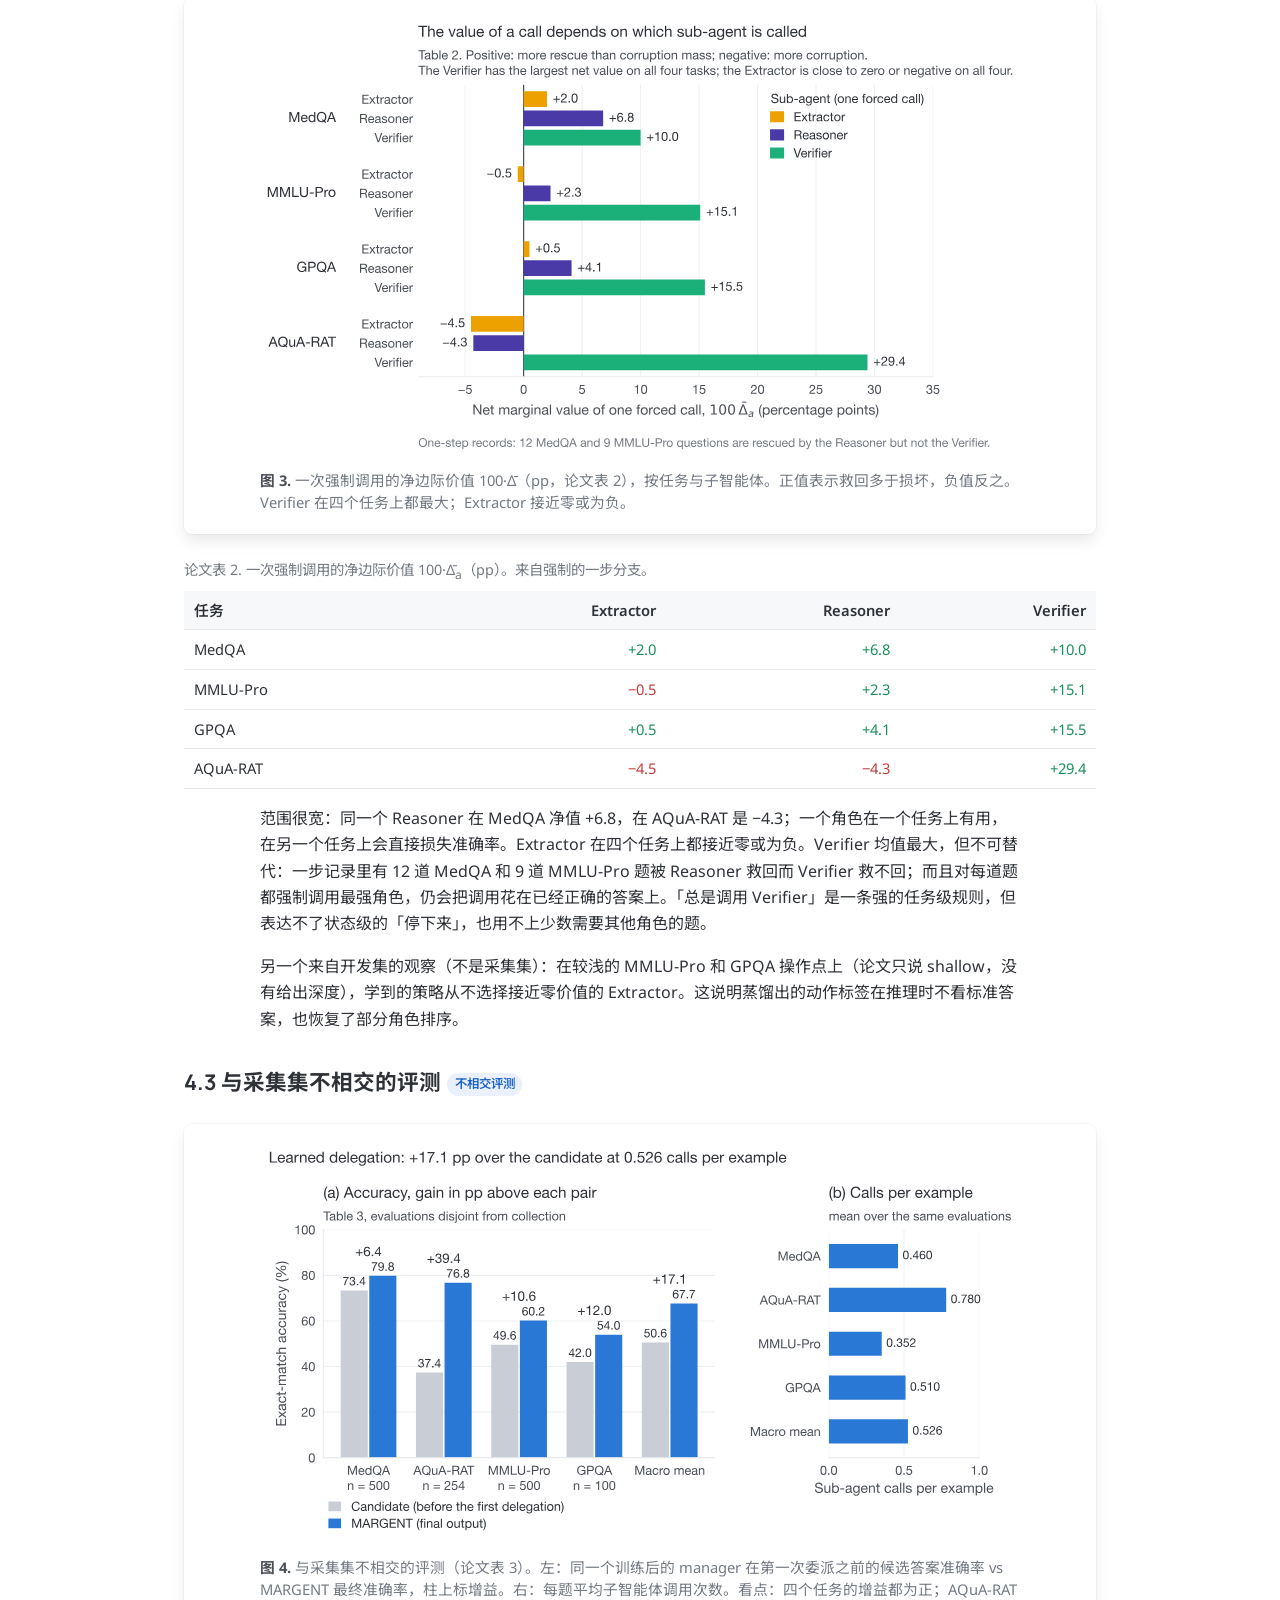
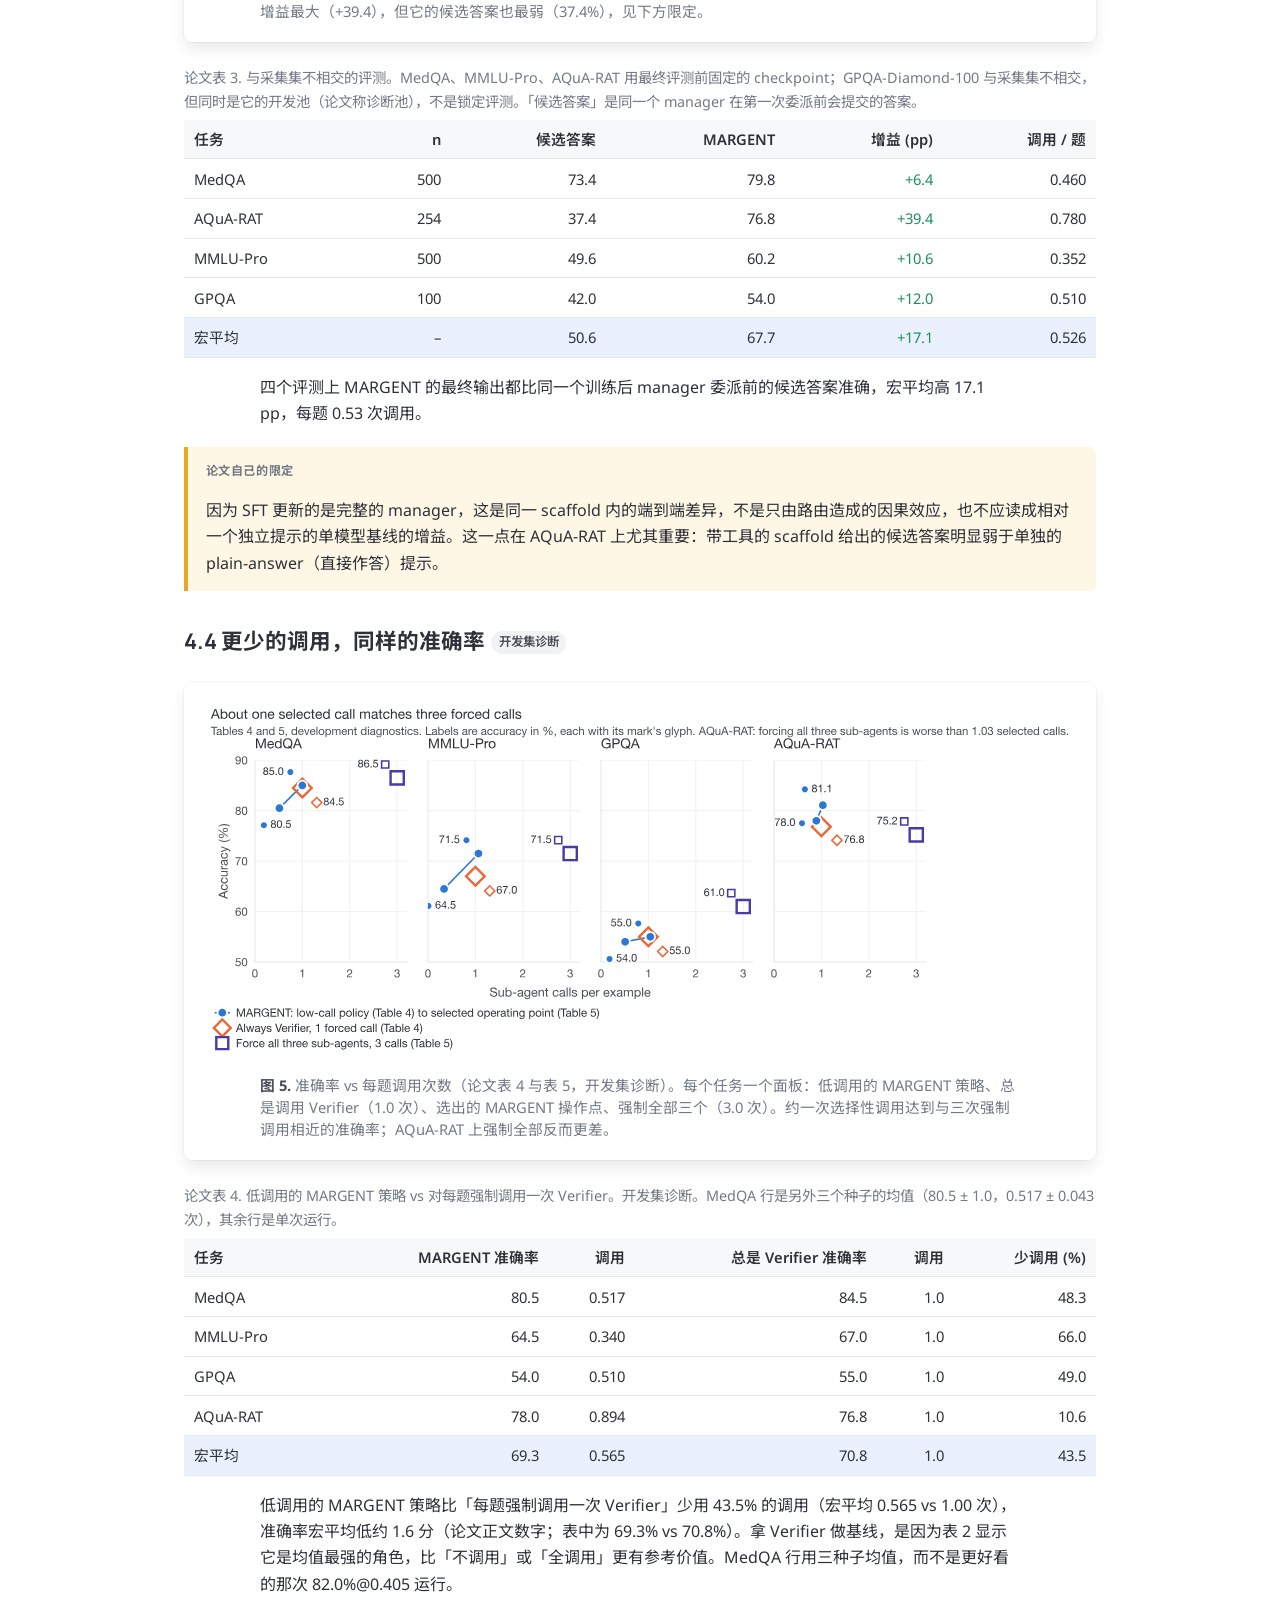
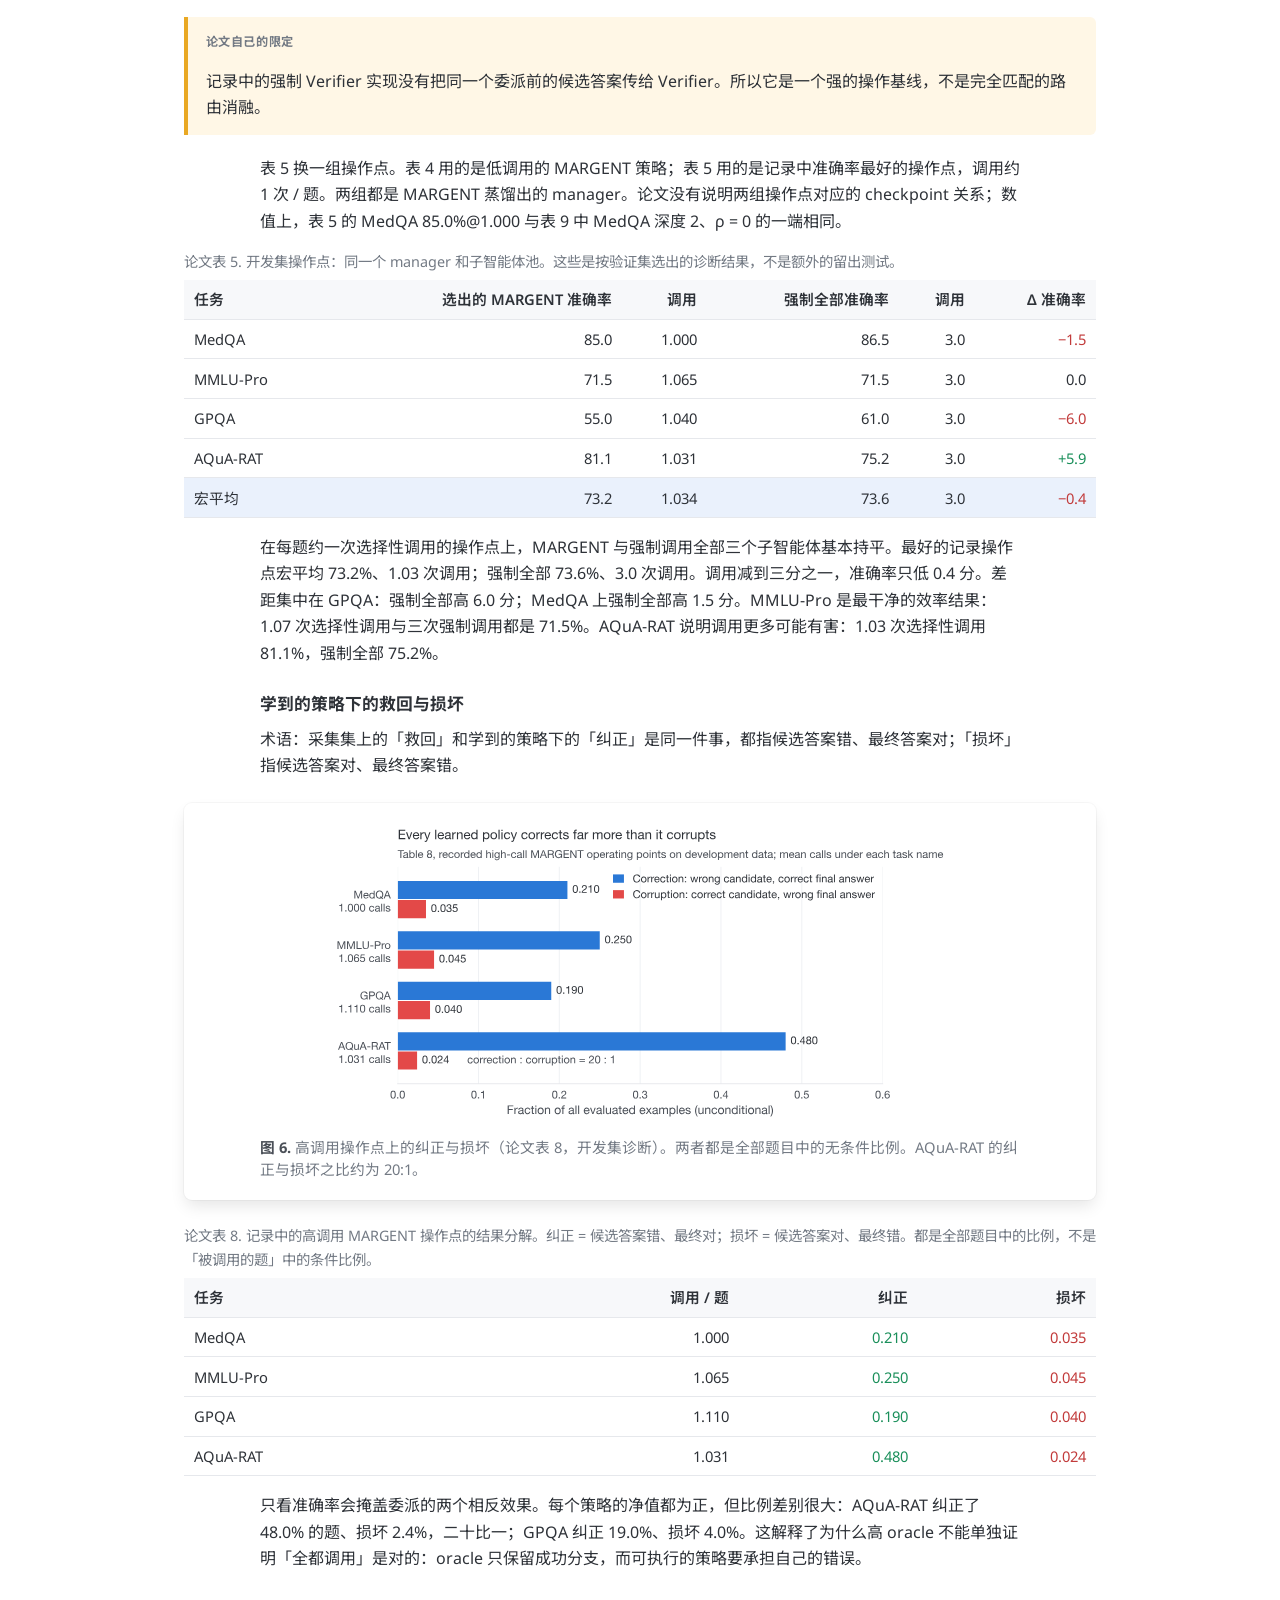
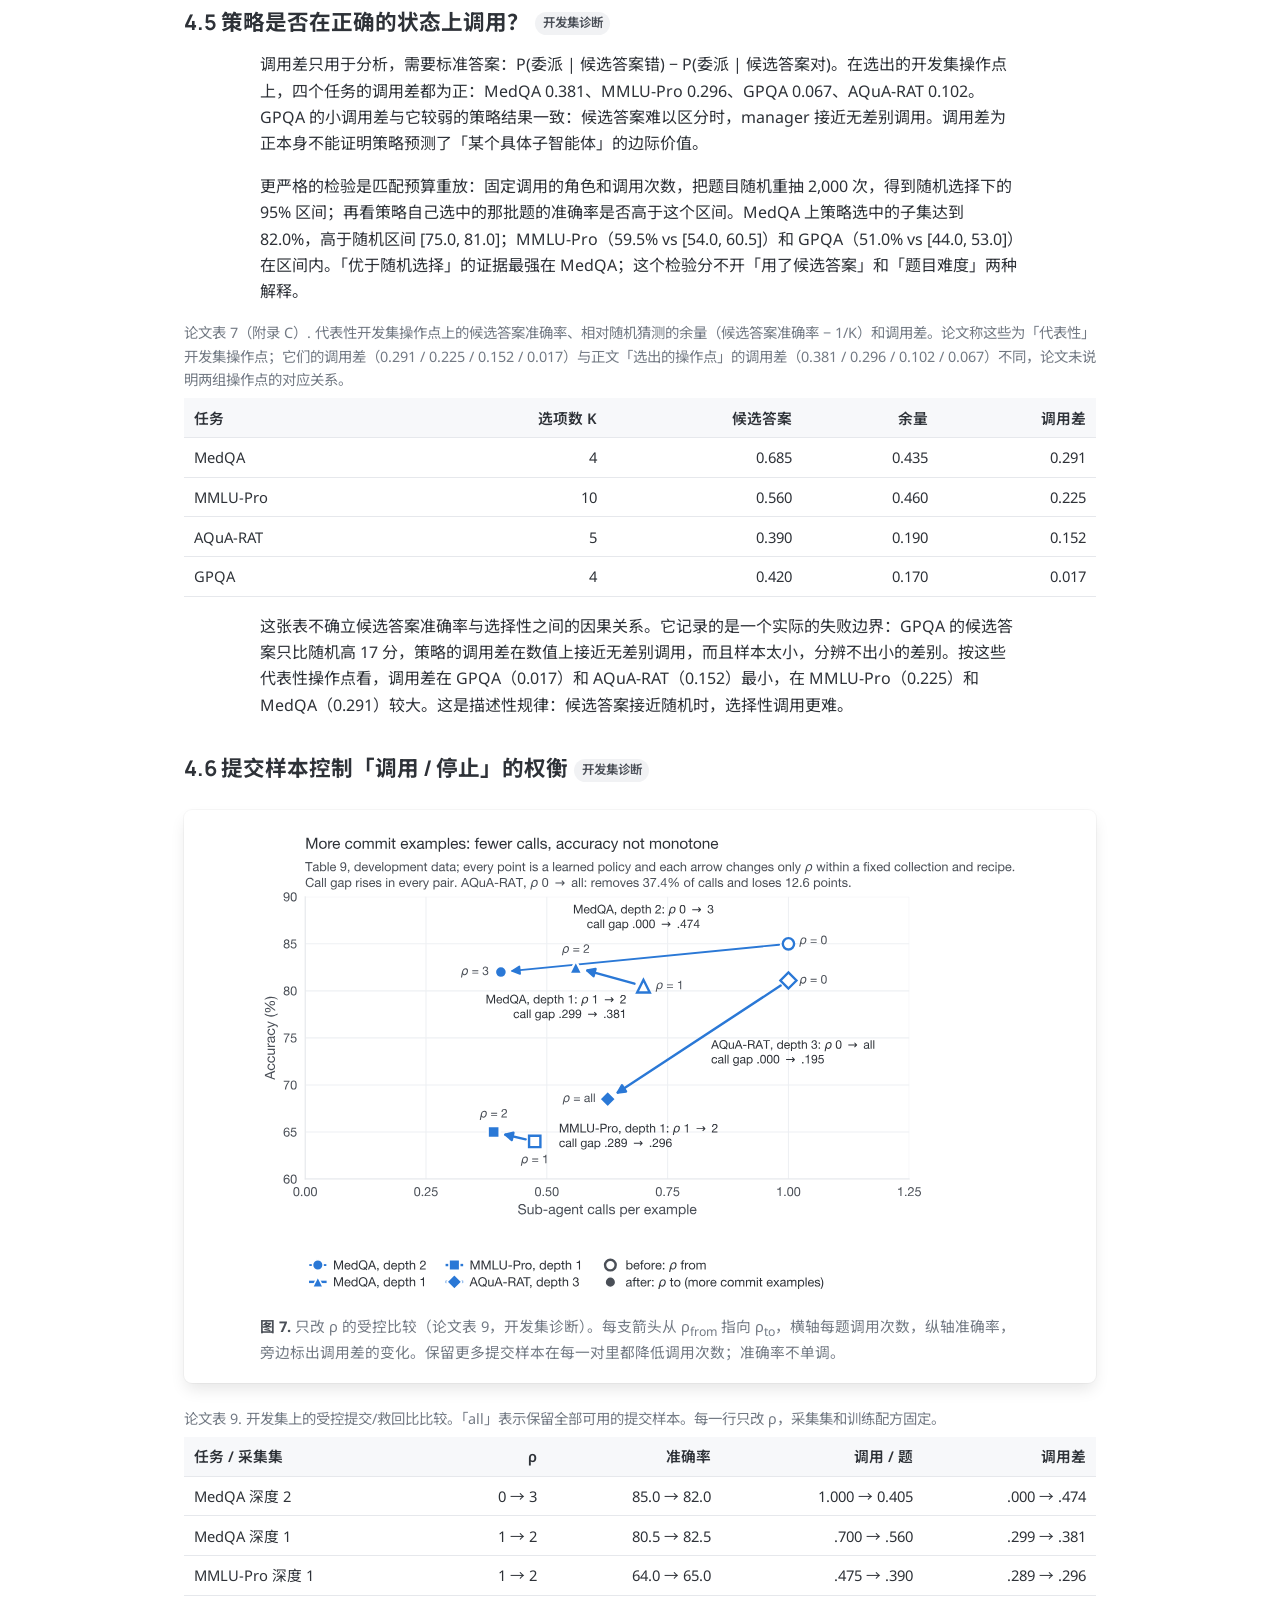
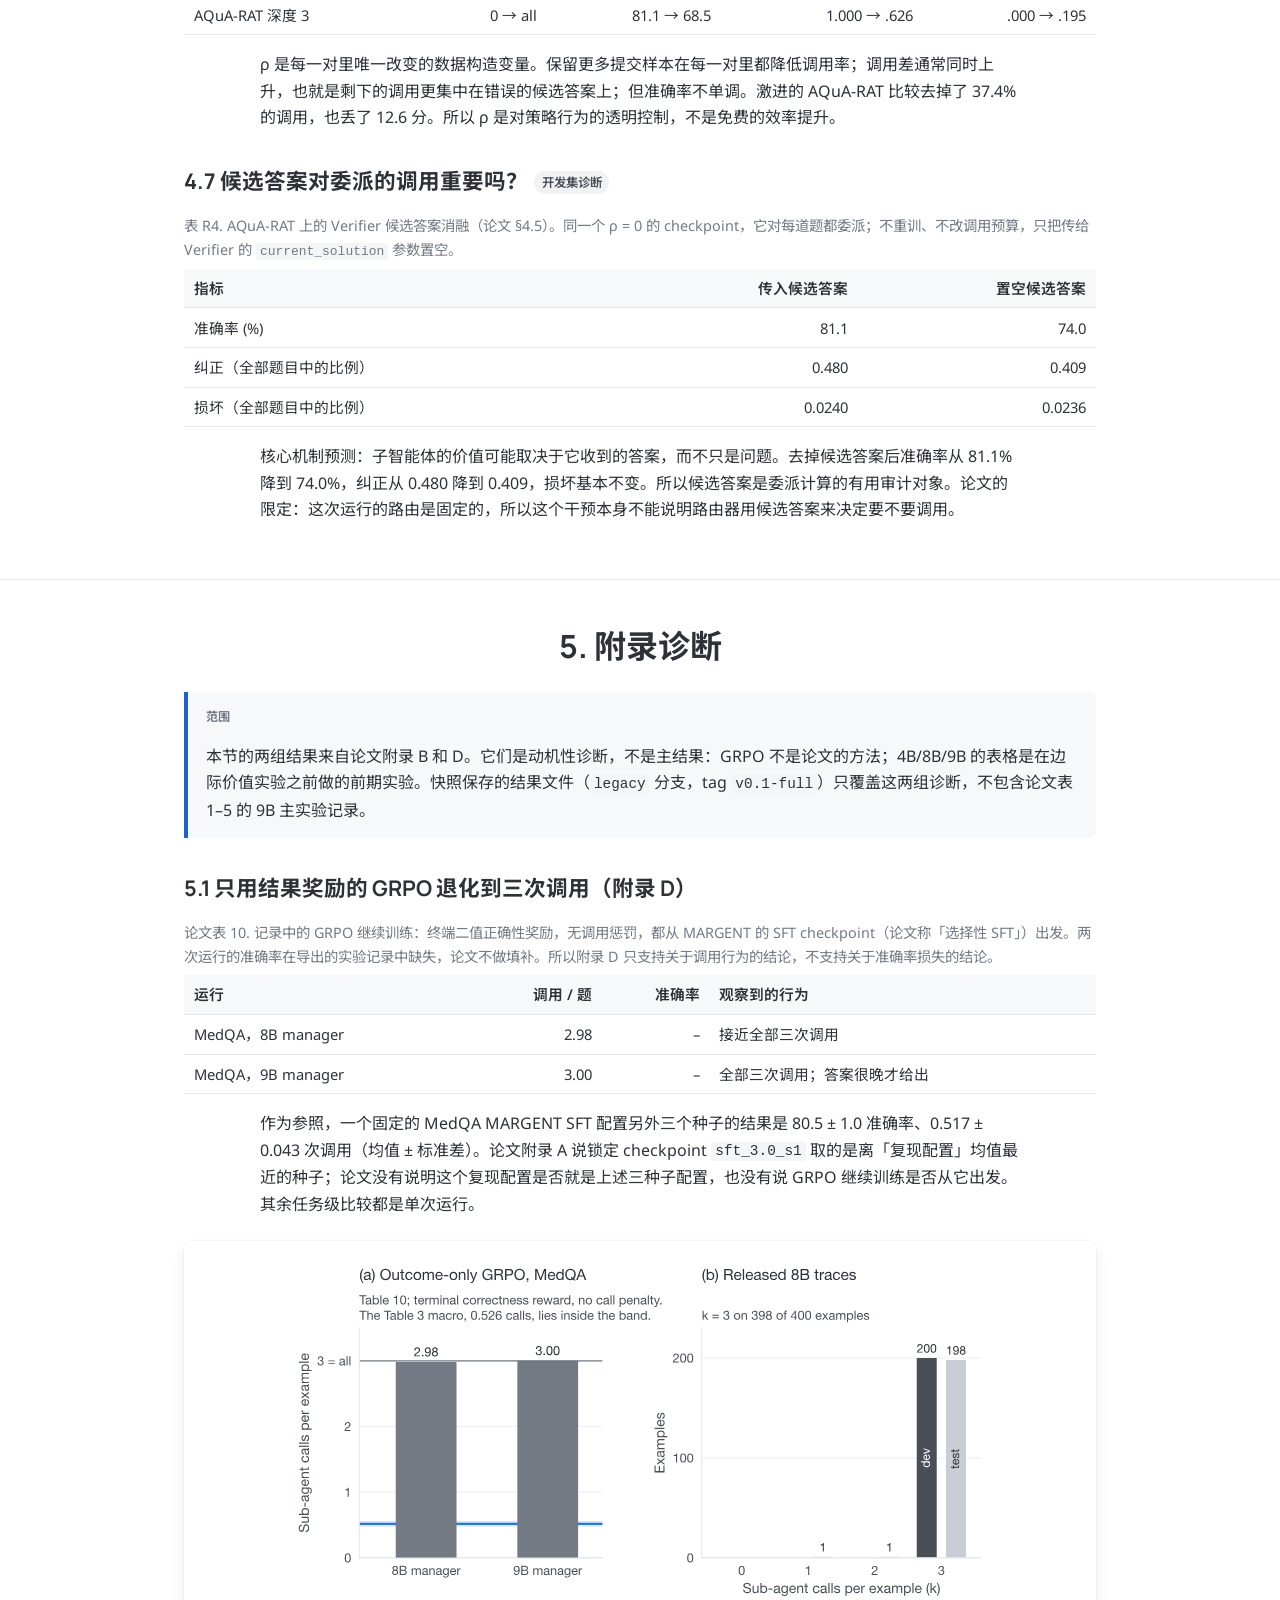
==== commit a18c717c: "Keep the Appendix B/D records with the site so the figures stay regenerable; point prose at the lega" ====
--- a/report.html
+++ b/report.html
@@ -107,12 +107,12 @@
         <li><b>一次调用的价值取决于调用谁。</b>净边际价值 = 救回比例减损坏比例。同一个 Reasoner 在 MedQA 是 +6.8 pp，在 AQuA-RAT 是 −4.3 pp。Extractor 在四个任务上都接近零或为负。Verifier 均值最大，但不能替代其他角色：12 道 MedQA 和 9 道 MMLU-Pro 题被 Reasoner 救回而 Verifier 救不回。<span class="tag coll">采集集</span></li>
         <li><b>学到的策略在四个与采集集不相交的评测上都高于自己的候选答案</b>：宏平均 +17.1 pp，0.526 次调用 / 题。其中 GPQA-Diamond 100 同时是它的开发池，不是独立的锁定集。论文自己的限定：这是同一 scaffold（带子智能体工具的推理框架）内的端到端差异，不是相对独立单模型基线的增益。<span class="tag lock">不相交评测</span></li>
         <li><b>约一次选择性调用 ≈ 三次强制调用。</b>操作点 = 一个训练好的 checkpoint 在开发池上得到的「调用次数、准确率」这一对数字。选出的操作点宏平均 73.2%@1.03 次，强制全部三个子智能体 73.6%@3.0 次。MMLU-Pro 持平（71.5%），AQuA-RAT 反超（81.1% vs 75.2%），GPQA 仍落后 6.0 pp。<span class="tag dev">开发集诊断</span></li>
-        <li><b>候选答案本身对委派有用；只看结果的 RL 会学成「全都调用」。</b>AQuA-RAT 上只把传给 Verifier 的候选答案置空，准确率 81.1% → 74.0%。<span class="tag dev">开发集诊断</span> 反过来，从 MARGENT 的 SFT checkpoint（论文只称其为「选择性 SFT」checkpoint，没有进一步说明；按本快照 results/README.md，8B 运行是从同状态采集蒸馏出的 SFT 继续训练）出发、只用终端正确性奖励的 GRPO 继续训练，8B 与 9B 分别走到 2.98 和 3.00 次调用 / 题。这两次运行没有准确率记录，所以只能说明调用行为，不能说明准确率损失。附录 D 诊断；论文只说明是 MedQA，没有给出评测切分和题数。</li>
+        <li><b>候选答案本身对委派有用；只看结果的 RL 会学成「全都调用」。</b>AQuA-RAT 上只把传给 Verifier 的候选答案置空，准确率 81.1% → 74.0%。<span class="tag dev">开发集诊断</span> 反过来，从 MARGENT 的 SFT checkpoint（论文只称其为「选择性 SFT」checkpoint，没有进一步说明；按 legacy 分支（tag v0.1-full）的 results/README.md，8B 运行是从同状态采集蒸馏出的 SFT 继续训练）出发、只用终端正确性奖励的 GRPO 继续训练，8B 与 9B 分别走到 2.98 和 3.00 次调用 / 题。这两次运行没有准确率记录，所以只能说明调用行为，不能说明准确率损失。附录 D 诊断；论文只说明是 MedQA，没有给出评测切分和题数。</li>
       </ol>
       <h3>本阶段产出</h3>
       <ul>
         <li><b>论文投稿：</b>NeurIPS 2026 投稿稿《MARGENT: Measuring the Marginal Value of Delegation in Agentic Systems》，匿名；前 12 页为正文、参考文献和附录 A–E，其余为 checklist。</li>
-        <li><b>代码整理：</b><code>supplementary_code/</code>。README 按论文重写并附「论文 ↔ 代码」术语对照表；<code>results/main</code> 改名 <code>results/predecessor_scaling</code>；<code>docs/EXPERIMENTS.md</code> 加范围说明（GRPO 只是诊断）；论文图 1 入库。</li>
+        <li><b>代码整理：</b><code>supplementary_code/</code>。README 按论文重写并附「论文 ↔ 代码」术语对照表；附录 B/D 的结果记录（<code>results/</code>）和分析脚本只保留在 <code>legacy</code> 分支（tag <code>v0.1-full</code>），主分支只含论文方法的代码；<code>docs/EXPERIMENTS.md</code> 加范围说明（GRPO 只是诊断）；论文图 1 入库。</li>
         <li><b>页面：</b>英文项目页 <code>index.html</code>、本报告、<code>static/data/paper_tables.json</code>（论文全部表格的转录，是页面图表的数据来源）。</li>
       </ul>
     </div>
@@ -445,7 +445,7 @@
     <h2>5. 附录诊断</h2>
     <div class="callout">
       <span class="label">范围</span>
-      <p>本节的两组结果来自论文附录 B 和 D。它们是动机性诊断，不是主结果：GRPO 不是论文的方法；4B/8B/9B 的表格是在边际价值实验之前做的前期实验。本快照保存的结果文件只覆盖这两组诊断，不包含论文表 1–5 的 9B 主实验记录。</p>
+      <p>本节的两组结果来自论文附录 B 和 D。它们是动机性诊断，不是主结果：GRPO 不是论文的方法；4B/8B/9B 的表格是在边际价值实验之前做的前期实验。快照保存的结果文件（<code>legacy</code> 分支，tag <code>v0.1-full</code>）只覆盖这两组诊断，不包含论文表 1–5 的 9B 主实验记录。</p>
     </div>
 
     <h3 id="diag-grpo">5.1 只用结果奖励的 GRPO 退化到三次调用（附录 D）</h3>
@@ -468,13 +468,13 @@
         <figcaption><b>图 8.</b> 左：GRPO 继续训练的每题调用次数（论文表 10），参考线为 MARGENT SFT 的 MedQA 三种子均值 0.517 ± 0.043 和与采集集不相交的评测的宏平均 0.526（论文表 3）。右：本快照保存的 8B GRPO 运行（对应附录 D 的 8B 行）的调用次数分布，dev {3: 200}，test {1: 1, 2: 1, 3: 198}。</figcaption>
       </figure>
     </div>
-    <h4>本快照中保存的 8B 轨迹（<code>results/medqa_marginal_v1/</code>）</h4>
-    <div class="prose">
-      <p><code>results/README.md</code> 把这组文件对应到附录 D 的「MedQA，8B manager」运行：Qwen3-8B manager，先做深度 1 的同状态干预采集，再从中蒸馏，然后用只看结果的 GRPO 继续训练（checkpoint 目录 <code>grpo_binary_mv2</code>）。test 的 2.985 次调用与表 10 的 2.98 一致；是否为同一个 checkpoint 仍待作者确认。它不是正文报告的 MARGENT SFT 策略。</p>
-    </div>
-    <div class="table-wrap">
-      <table>
-        <caption>表 R5. GRPO 继续训练后的 8B manager 在 MedQA 官方 dev 和 test 前 200 题上的评测（<code>eval_dev200_report.json</code>、<code>eval_test200_report.json</code>；区间与 p 值由 <code>scripts/analyze_results.py</code> 算出）。</caption>
+    <h4>legacy 分支（tag <code>v0.1-full</code>）保存的 8B 轨迹（<code>results/medqa_marginal_v1/</code>）</h4>
+    <div class="prose">
+      <p>该分支的 <code>results/README.md</code> 把这组文件对应到附录 D 的「MedQA，8B manager」运行：Qwen3-8B manager，先做深度 1 的同状态干预采集，再从中蒸馏，然后用只看结果的 GRPO 继续训练（checkpoint 目录 <code>grpo_binary_mv2</code>）。test 的 2.985 次调用与表 10 的 2.98 一致；是否为同一个 checkpoint 仍待作者确认。它不是正文报告的 MARGENT SFT 策略。</p>
+    </div>
+    <div class="table-wrap">
+      <table>
+        <caption>表 R5. GRPO 继续训练后的 8B manager 在 MedQA 官方 dev 和 test 前 200 题上的评测（<code>eval_dev200_report.json</code>、<code>eval_test200_report.json</code>；区间与 p 值由 legacy 分支的 <code>scripts/analyze_results.py</code> 算出）。</caption>
         <thead><tr><th>指标</th><th class="num">Dev（n = 200）</th><th class="num">Test（n = 200）</th></tr></thead>
         <tbody>
           <tr><td>候选答案准确率 % [Wilson 95%]</td><td class="num">55.5 [48.6, 62.2]</td><td class="num">63.5 [56.6, 69.9]</td></tr>
@@ -528,7 +528,7 @@
     <div class="box">
       <figure>
         <img src="static/images/fig_main_results.svg" alt="四个 benchmark 各一面板，每个 manager 规模三根柱：base 直答、冷启动 SFT、最好的 GRPO 格子，带二项标准误。LegalBench 面板在论文中未使用。" width="1700" height="1262">
-        <figcaption><b>图 11.</b> 前期实验的全部数据（<code>results/predecessor_scaling/main_results.json</code>）：base 直答、冷启动 SFT、最好的 GRPO 格子，按 benchmark 和 manager 规模。误差棒 ±1 二项标准误。LegalBench 在图中保留，但论文已把它去掉；表 6 的数值等于每面板「最好 GRPO 格子」减「base」。图中 advisor = 子智能体；G = 通用子智能体，S = 任务专用子智能体，kgen = GRPO 组大小。</figcaption>
+        <figcaption><b>图 11.</b> 前期实验的全部数据（<code>results/predecessor_scaling/main_results.json</code>，legacy 分支，tag <code>v0.1-full</code>）：base 直答、冷启动 SFT、最好的 GRPO 格子，按 benchmark 和 manager 规模。误差棒 ±1 二项标准误。LegalBench 在图中保留，但论文已把它去掉；表 6 的数值等于每面板「最好 GRPO 格子」减「base」。图中 advisor = 子智能体；G = 通用子智能体，S = 任务专用子智能体，kgen = GRPO 组大小。</figcaption>
       </figure>
     </div>
     <div class="prose">
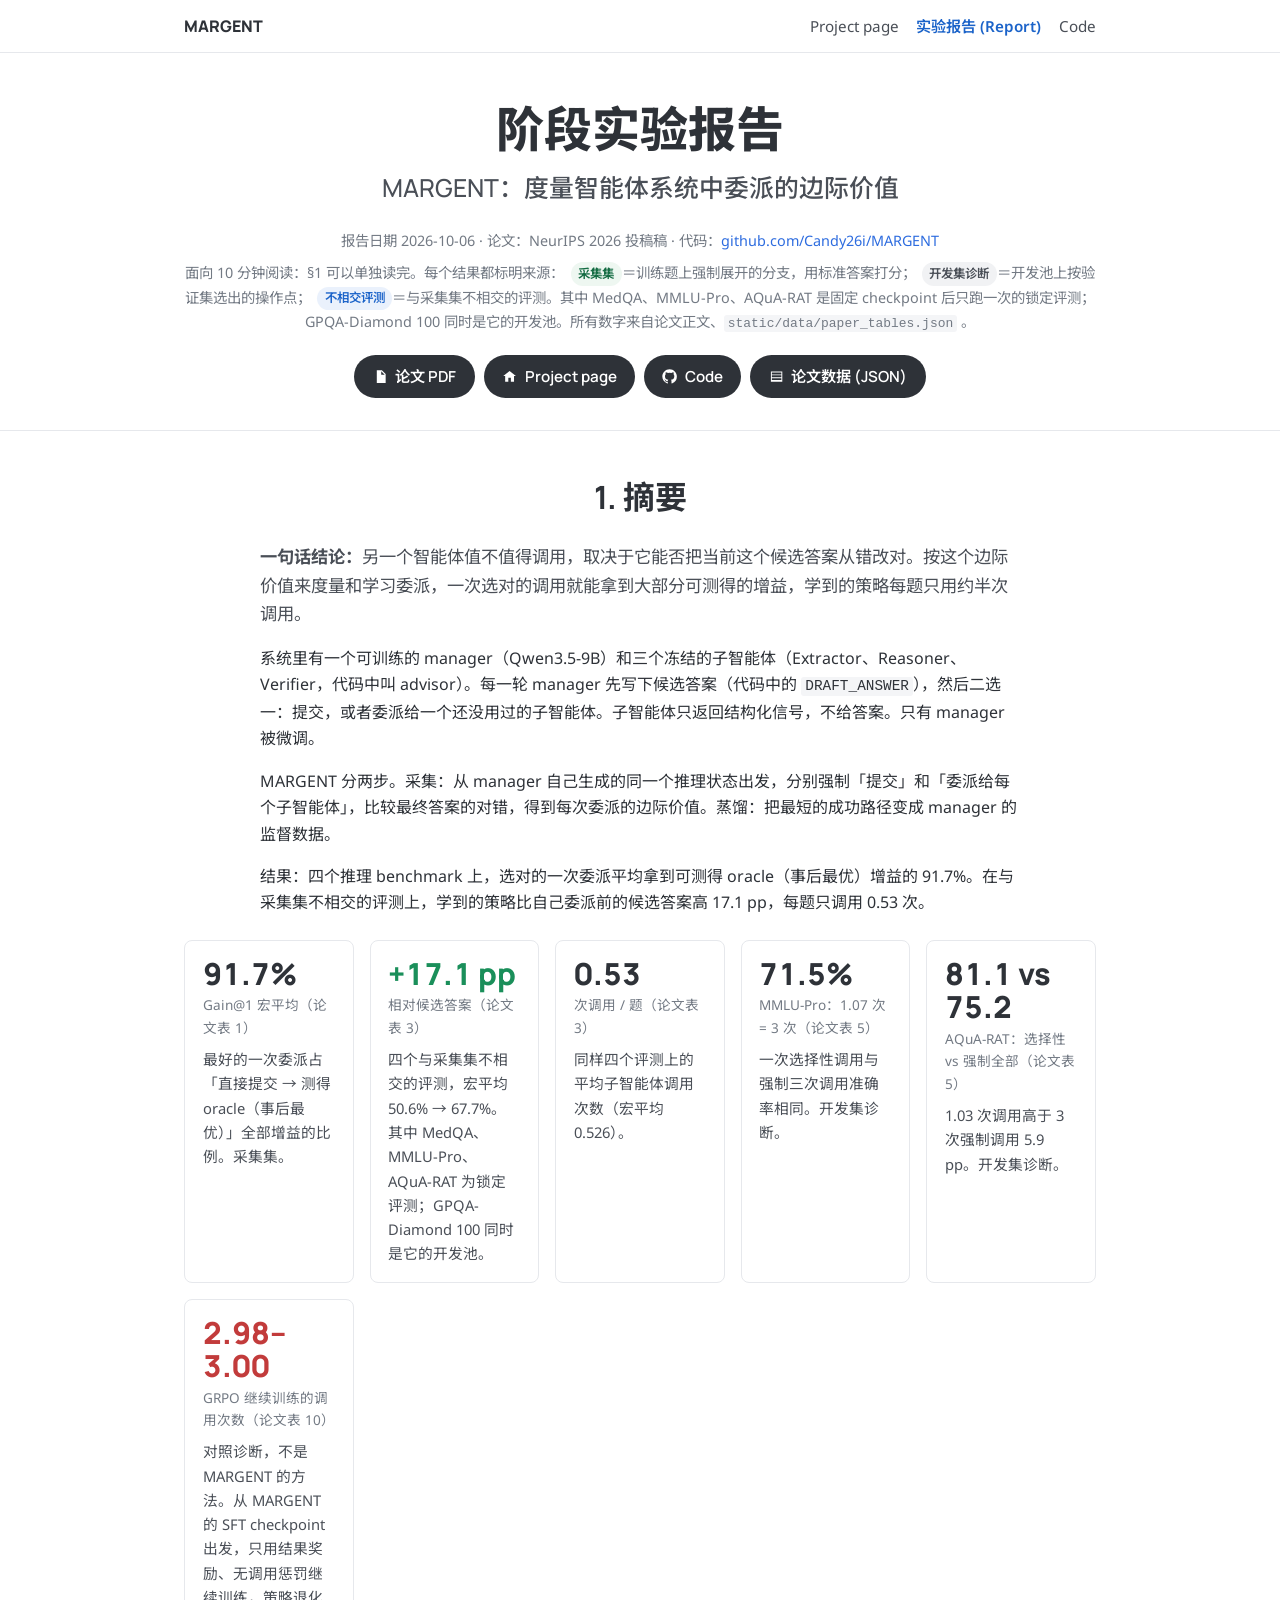
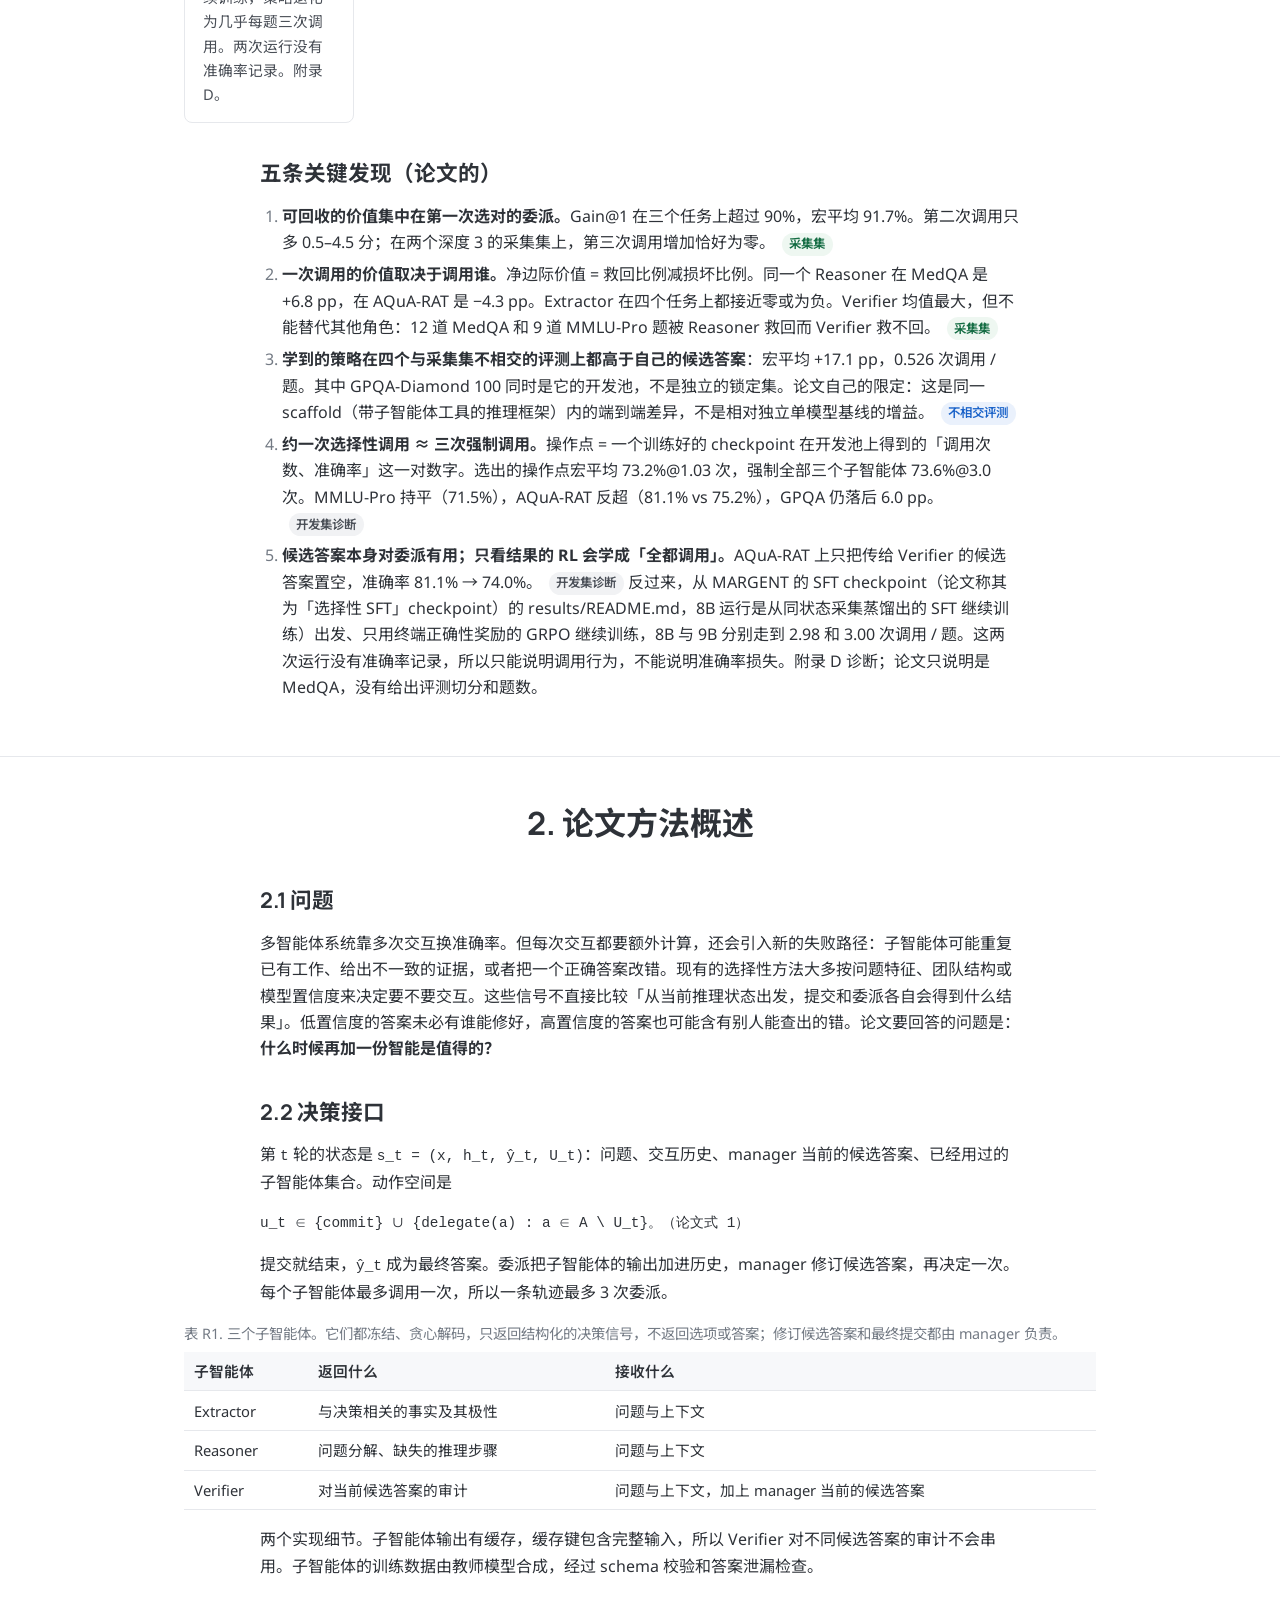
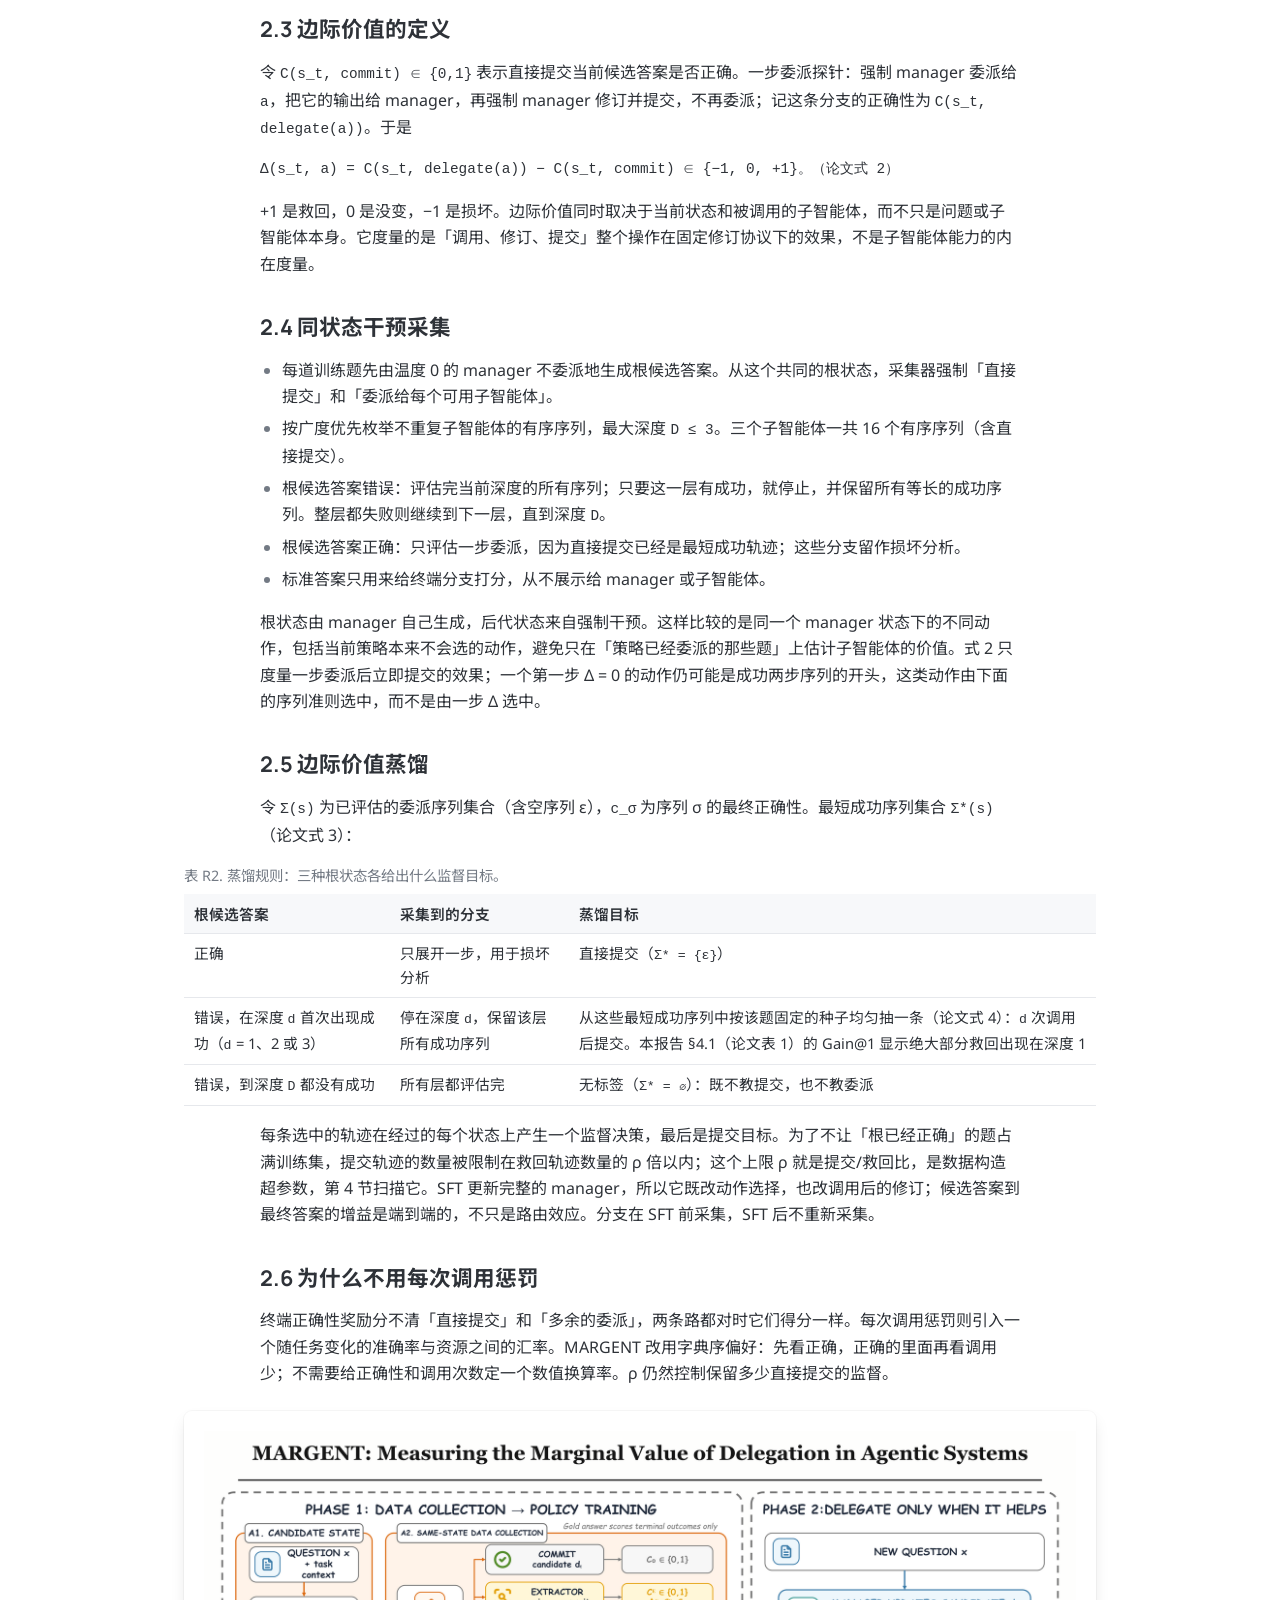
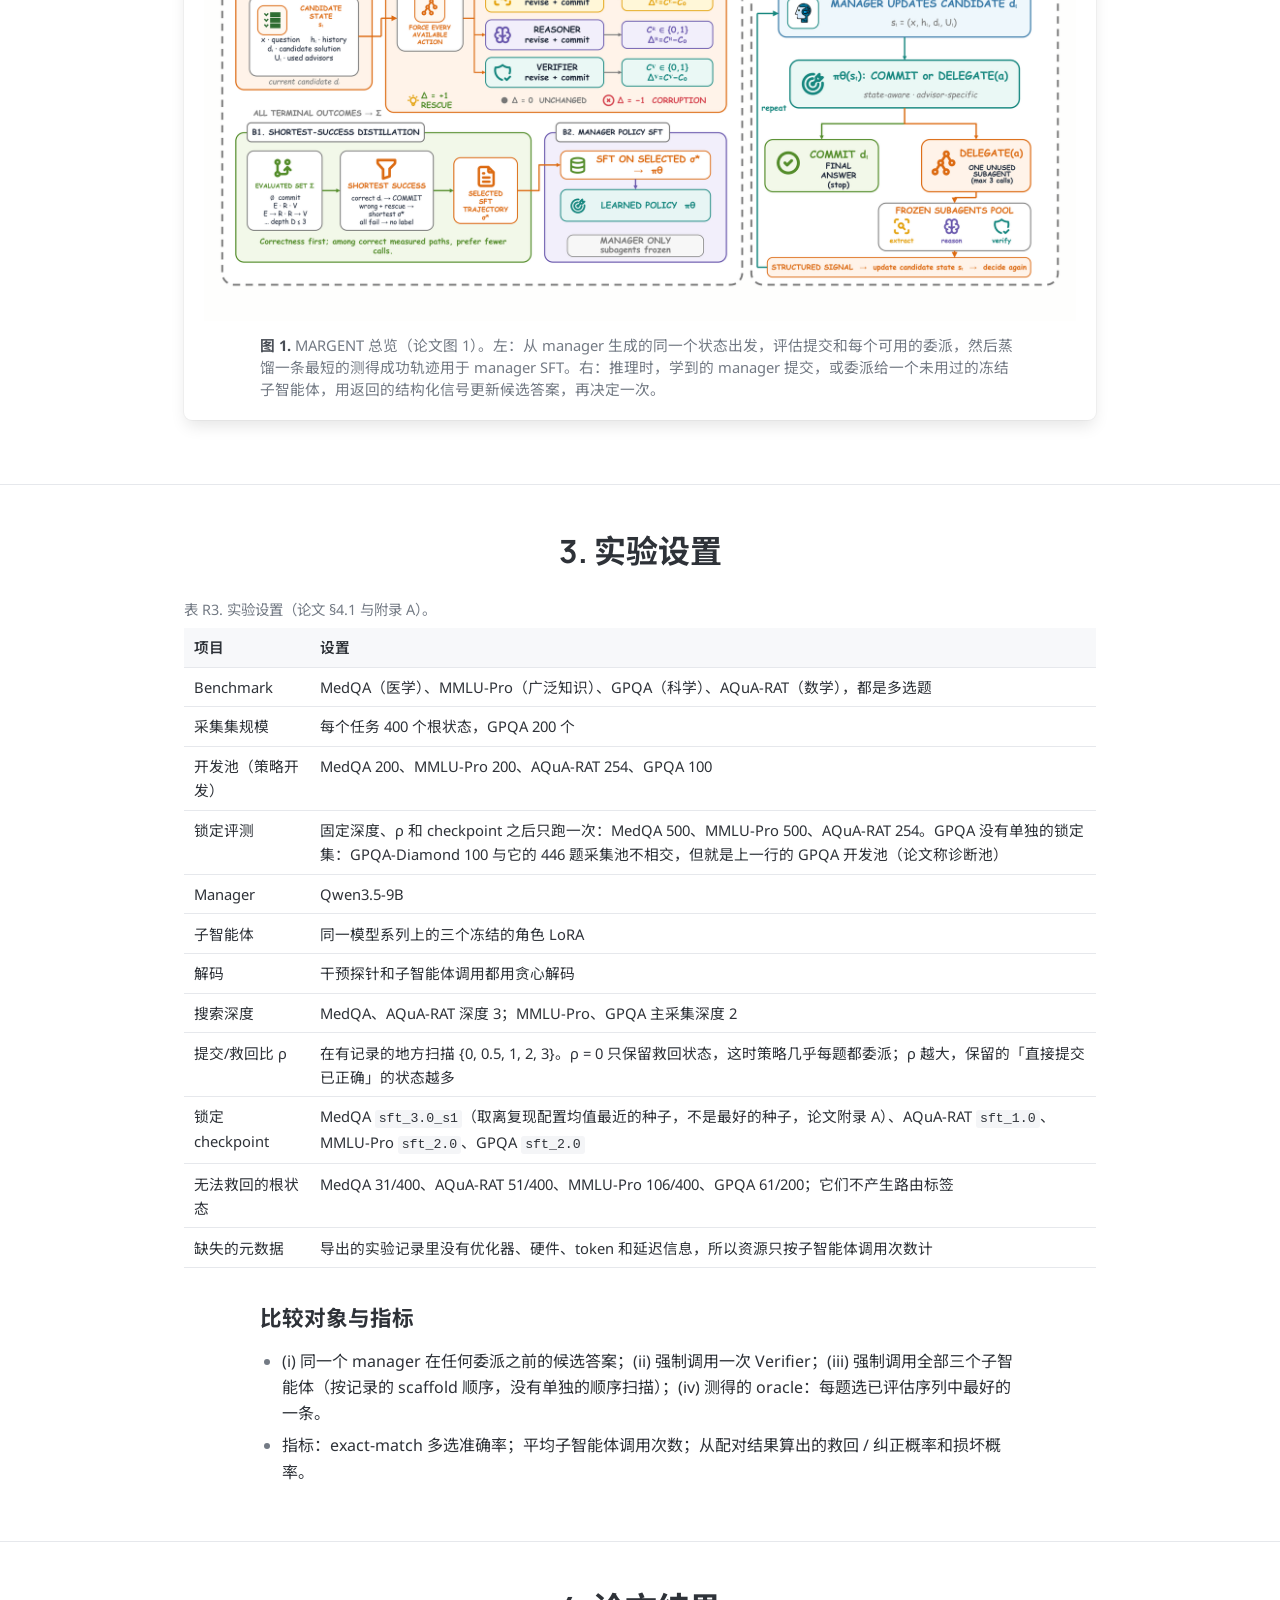
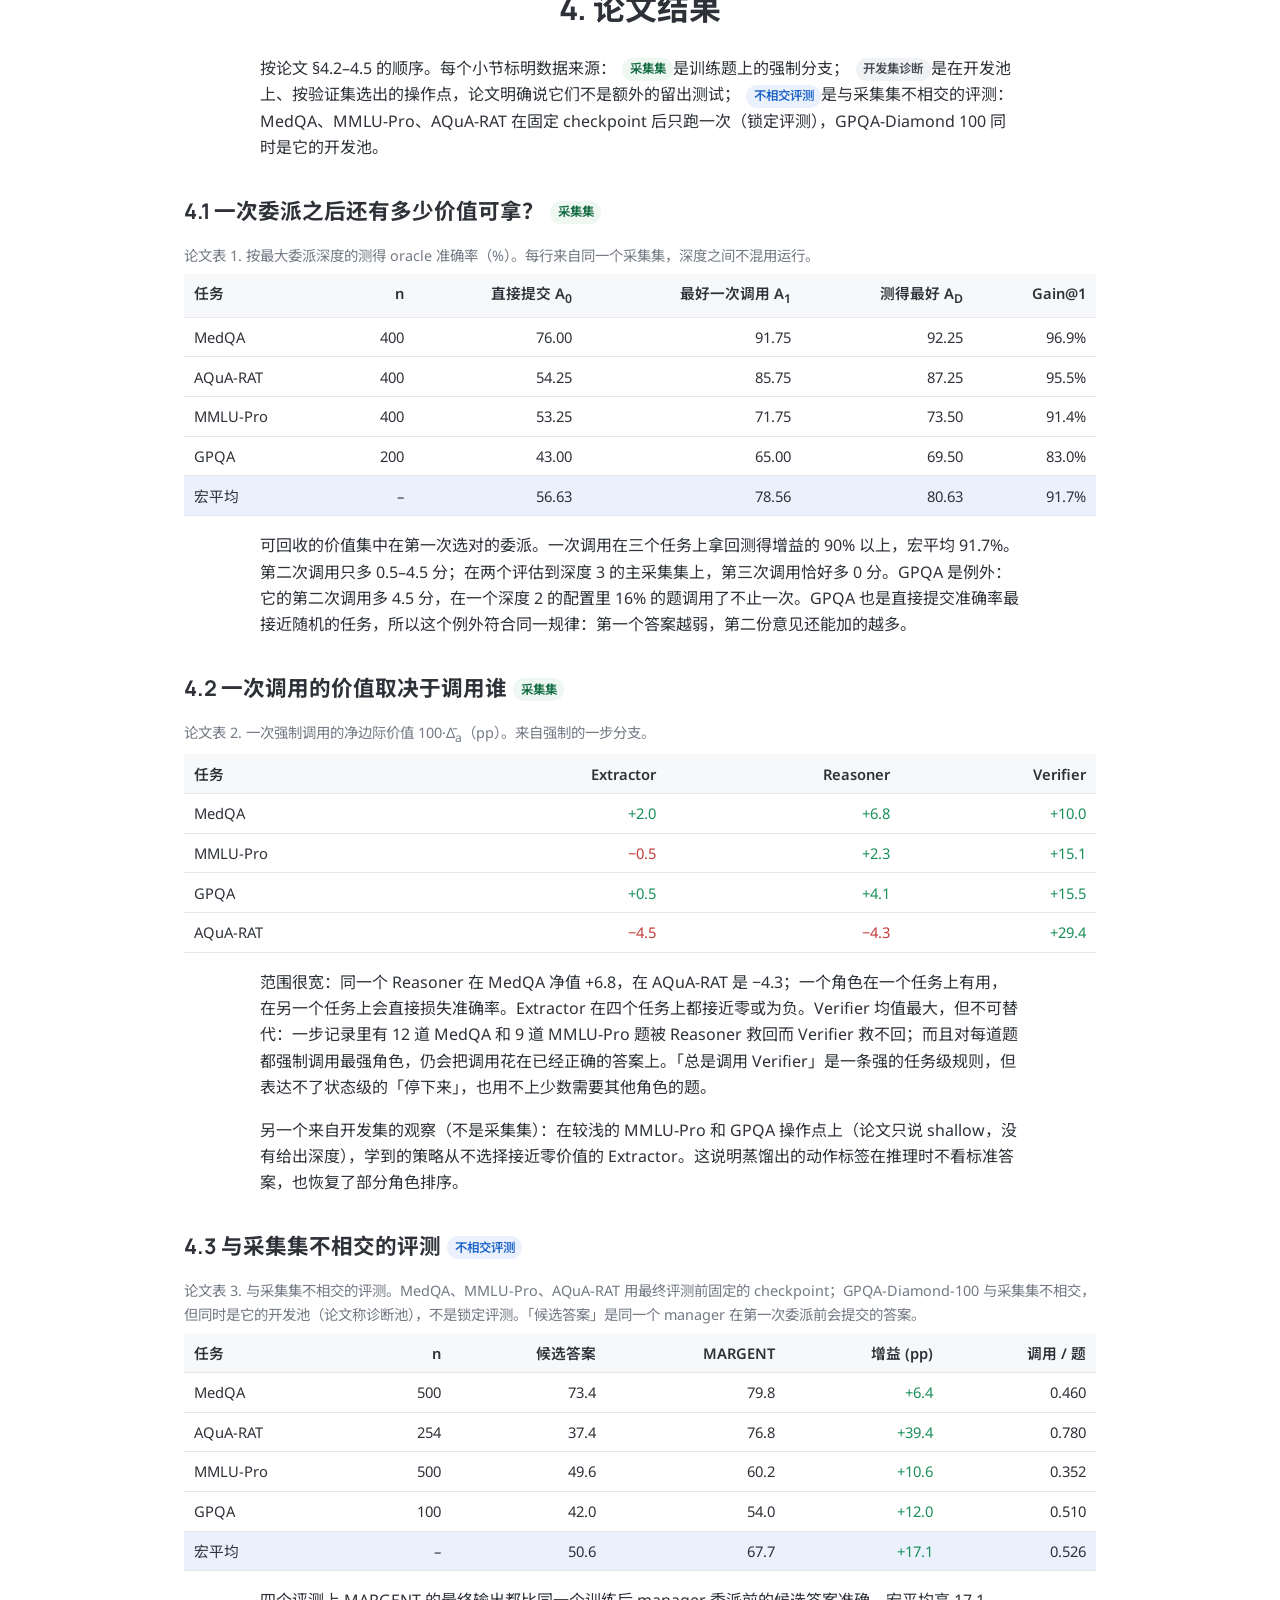
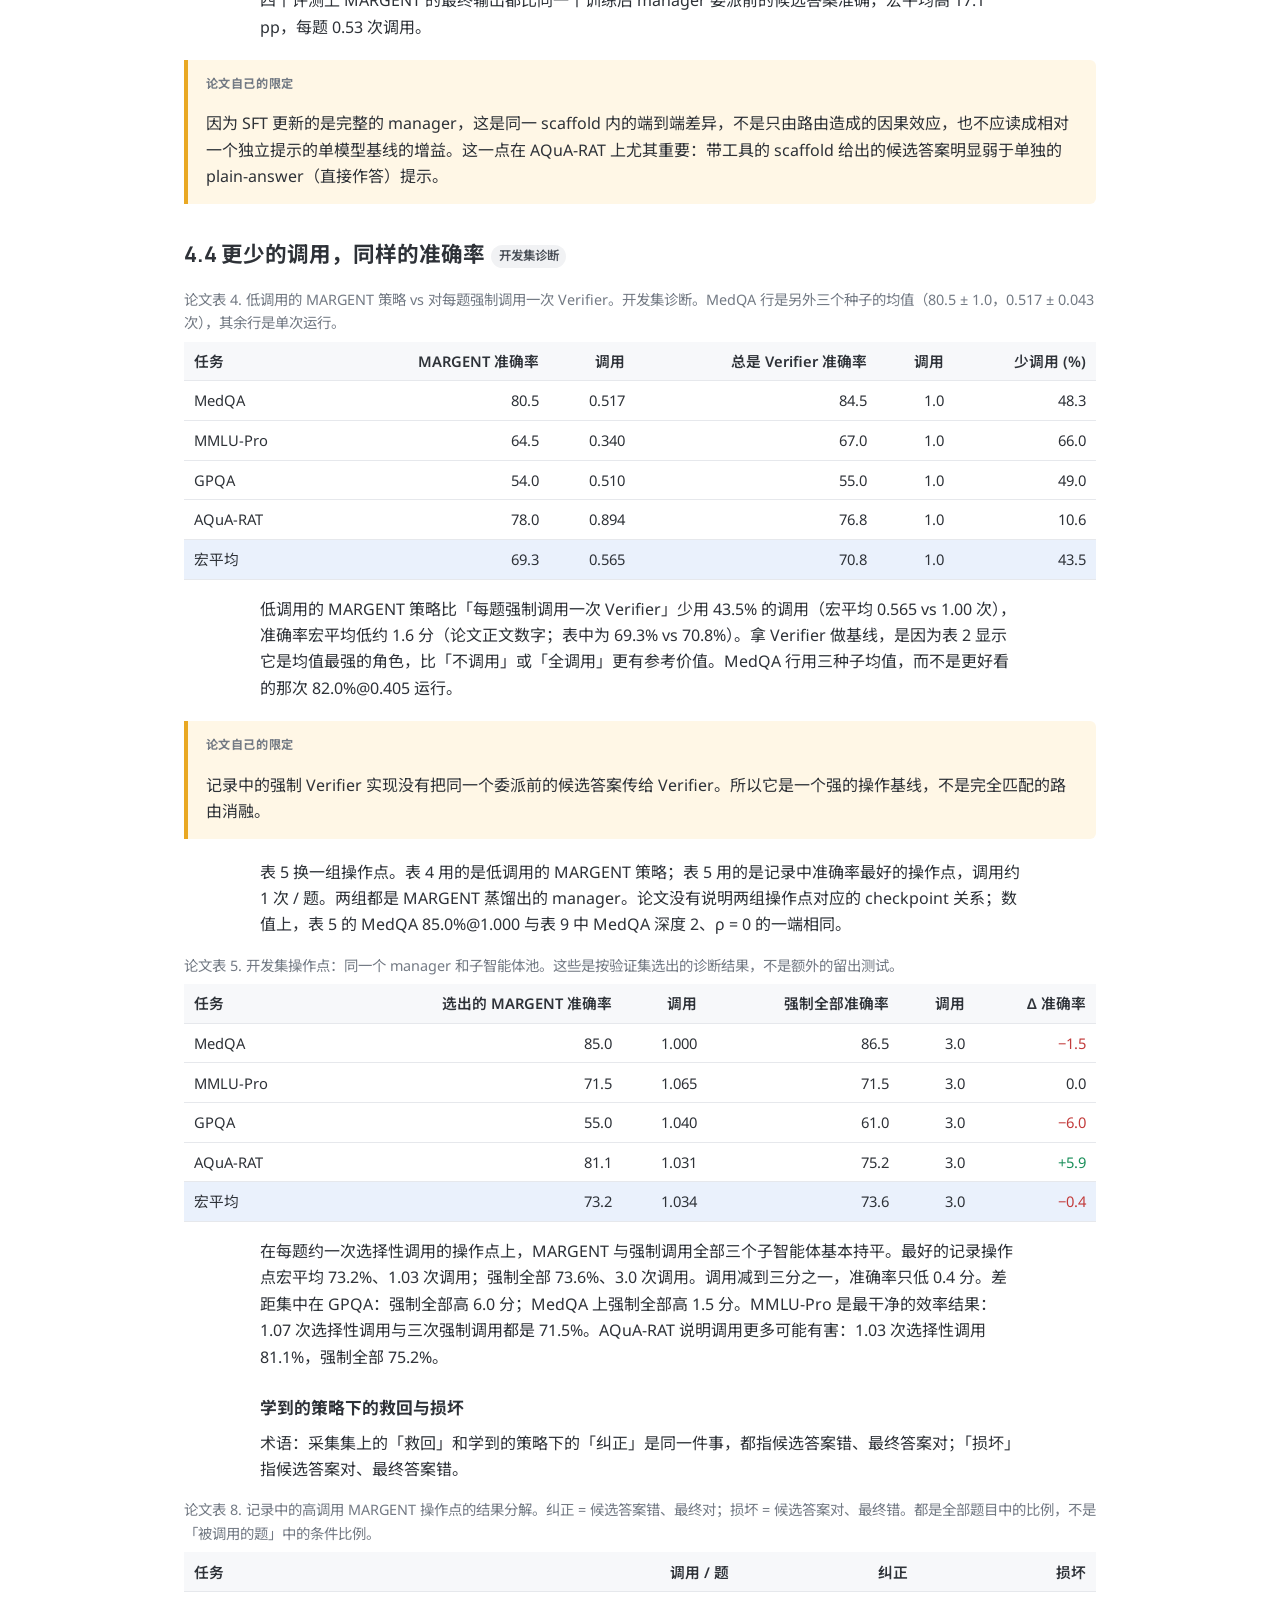
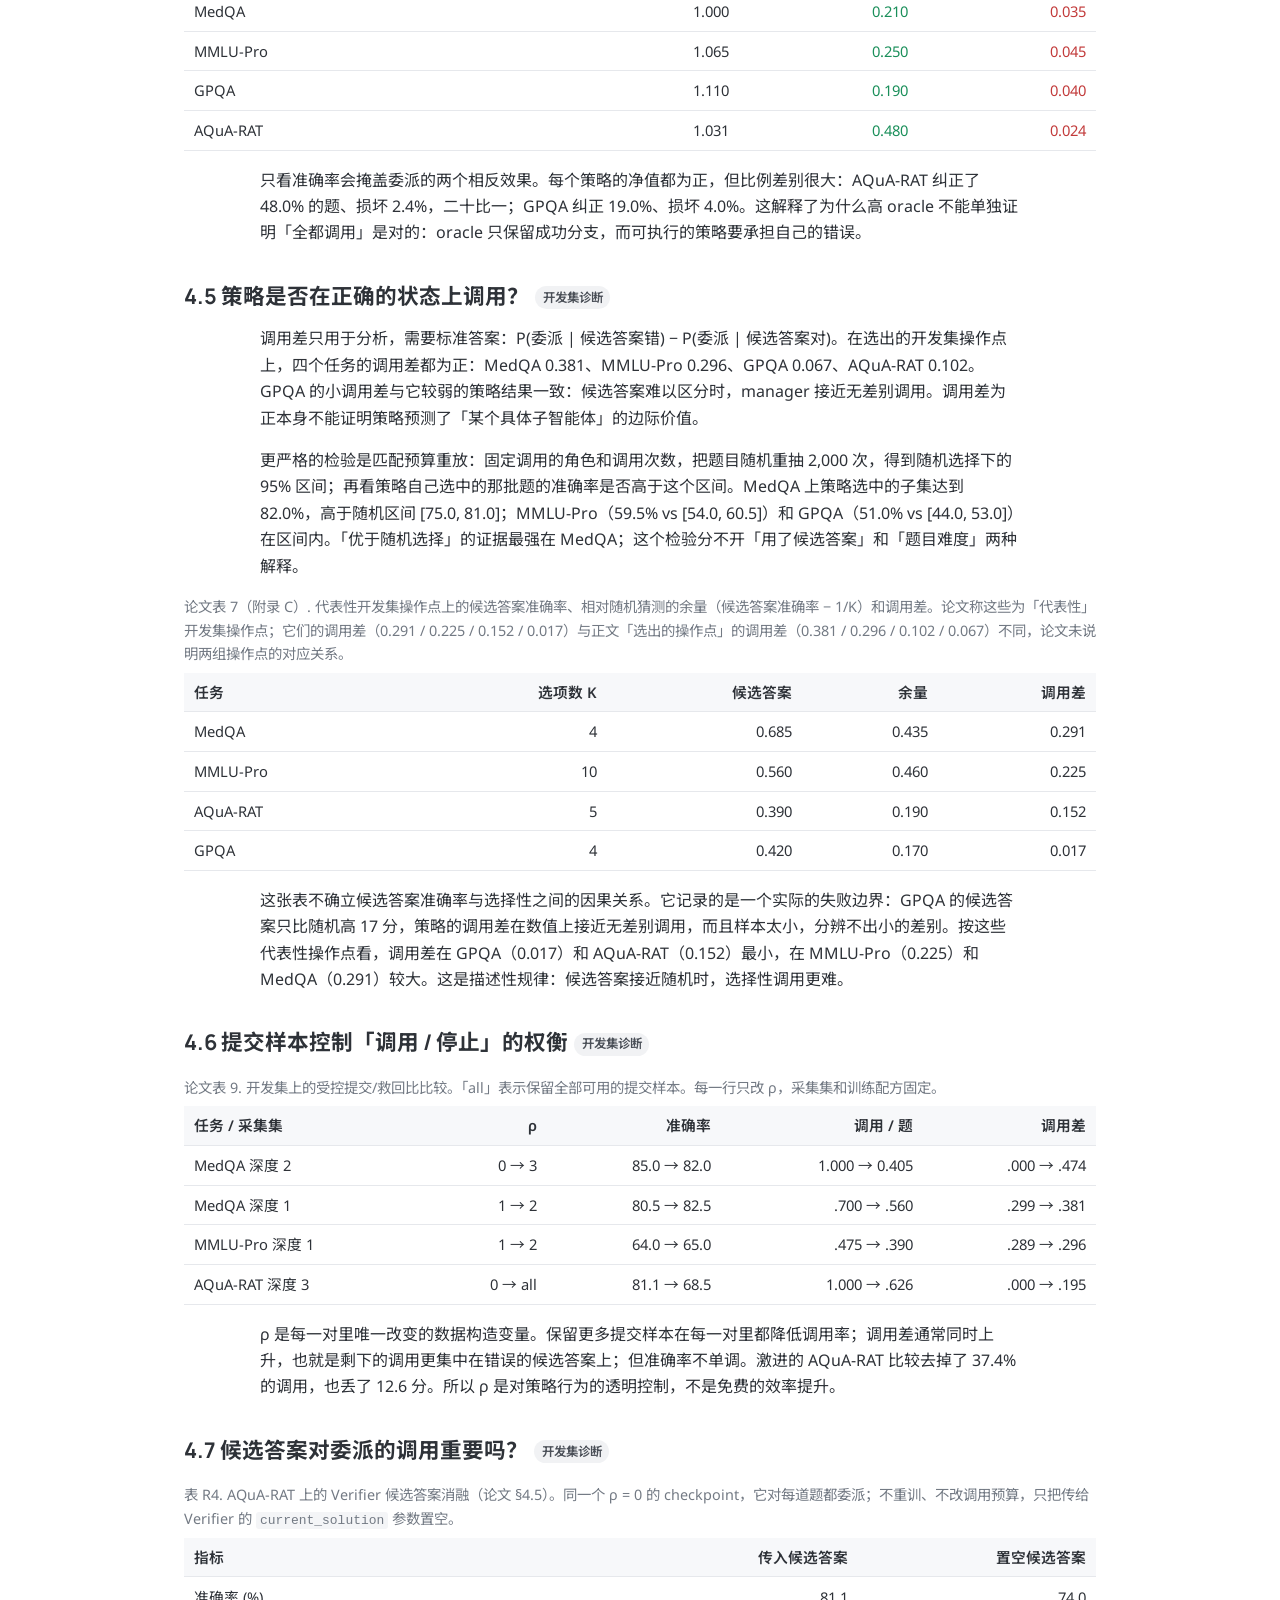
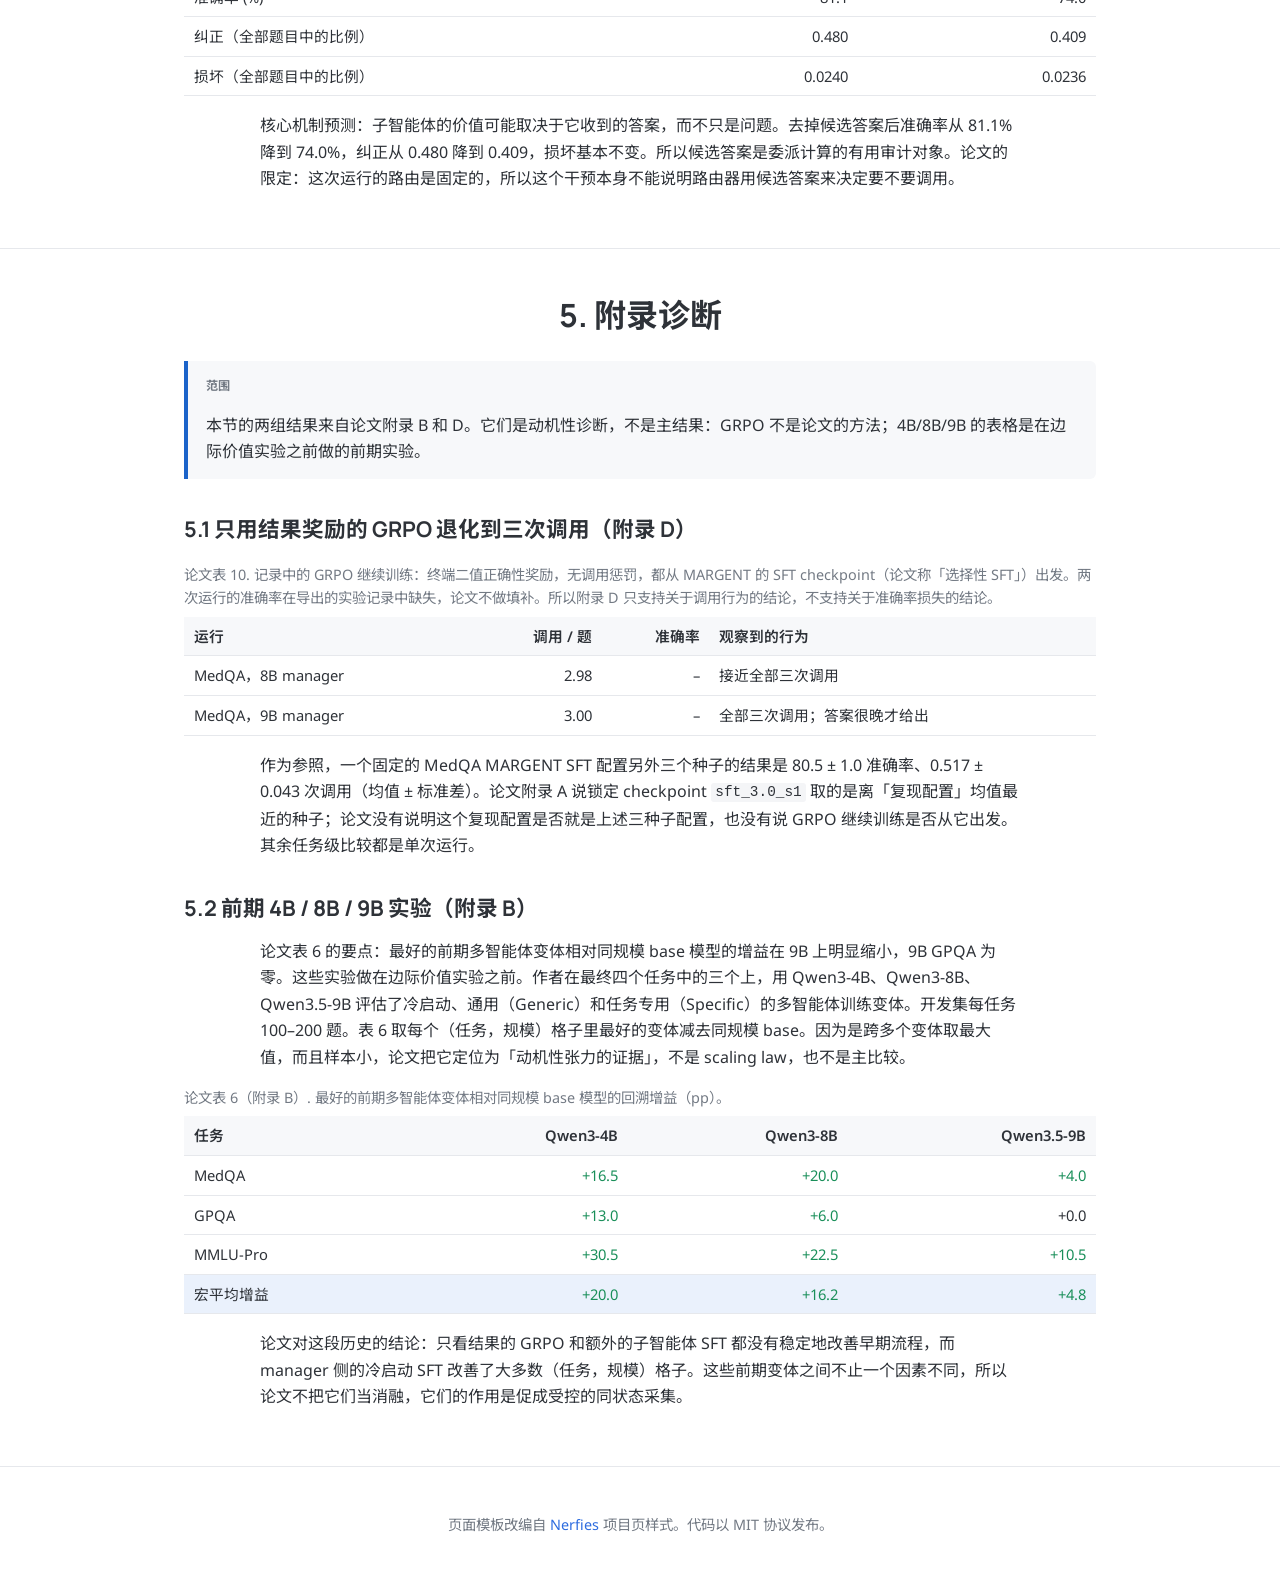
==== commit c5d56dad: "Keep only the paper's figure and tables; drop generated charts and snapshot passages Co-Authored-By:" ====
--- a/report.html
+++ b/report.html
@@ -55,8 +55,8 @@
   <div class="container">
     <h1 class="title">阶段实验报告</h1>
     <p class="subtitle">MARGENT：度量智能体系统中委派的边际价值</p>
-    <p class="meta">报告日期 2026-10-06 · 论文：NeurIPS 2026 投稿稿 · 代码快照 <code>7.98/agent_routing</code> → 整理版 <code>supplementary_code/</code></p>
-    <p class="note">面向 10 分钟阅读：§1 可以单独读完。每个结果都标明来源：<span class="tag coll">采集集</span>＝训练题上强制展开的分支，用标准答案打分；<span class="tag dev">开发集诊断</span>＝开发池上按验证集选出的操作点；<span class="tag lock">不相交评测</span>＝与采集集不相交的评测。其中 MedQA、MMLU-Pro、AQuA-RAT 是固定 checkpoint 后只跑一次的锁定评测；GPQA-Diamond 100 同时是它的开发池。所有数字来自论文正文、<code>static/data/paper_tables.json</code> 或快照里的结果文件。</p>
+    <p class="meta">报告日期 2026-10-06 · 论文：NeurIPS 2026 投稿稿 · 代码：<a href="https://github.com/Candy26i/MARGENT">github.com/Candy26i/MARGENT</a></p>
+    <p class="note">面向 10 分钟阅读：§1 可以单独读完。每个结果都标明来源：<span class="tag coll">采集集</span>＝训练题上强制展开的分支，用标准答案打分；<span class="tag dev">开发集诊断</span>＝开发池上按验证集选出的操作点；<span class="tag lock">不相交评测</span>＝与采集集不相交的评测。其中 MedQA、MMLU-Pro、AQuA-RAT 是固定 checkpoint 后只跑一次的锁定评测；GPQA-Diamond 100 同时是它的开发池。所有数字来自论文正文、<code>static/data/paper_tables.json</code> 。</p>
     <div class="links">
       <a class="btn" href="static/MARGENT.pdf">
         <svg viewBox="0 0 24 24" aria-hidden="true"><path d="M6 2h8l6 6v14H6zm7 1.5V9h5.5zM8 12h8v1.5H8zm0 3h8v1.5H8zm0 3h5v1.5H8z"/></svg>
@@ -107,14 +107,8 @@
         <li><b>一次调用的价值取决于调用谁。</b>净边际价值 = 救回比例减损坏比例。同一个 Reasoner 在 MedQA 是 +6.8 pp，在 AQuA-RAT 是 −4.3 pp。Extractor 在四个任务上都接近零或为负。Verifier 均值最大，但不能替代其他角色：12 道 MedQA 和 9 道 MMLU-Pro 题被 Reasoner 救回而 Verifier 救不回。<span class="tag coll">采集集</span></li>
         <li><b>学到的策略在四个与采集集不相交的评测上都高于自己的候选答案</b>：宏平均 +17.1 pp，0.526 次调用 / 题。其中 GPQA-Diamond 100 同时是它的开发池，不是独立的锁定集。论文自己的限定：这是同一 scaffold（带子智能体工具的推理框架）内的端到端差异，不是相对独立单模型基线的增益。<span class="tag lock">不相交评测</span></li>
         <li><b>约一次选择性调用 ≈ 三次强制调用。</b>操作点 = 一个训练好的 checkpoint 在开发池上得到的「调用次数、准确率」这一对数字。选出的操作点宏平均 73.2%@1.03 次，强制全部三个子智能体 73.6%@3.0 次。MMLU-Pro 持平（71.5%），AQuA-RAT 反超（81.1% vs 75.2%），GPQA 仍落后 6.0 pp。<span class="tag dev">开发集诊断</span></li>
-        <li><b>候选答案本身对委派有用；只看结果的 RL 会学成「全都调用」。</b>AQuA-RAT 上只把传给 Verifier 的候选答案置空，准确率 81.1% → 74.0%。<span class="tag dev">开发集诊断</span> 反过来，从 MARGENT 的 SFT checkpoint（论文只称其为「选择性 SFT」checkpoint，没有进一步说明；按 legacy 分支（tag v0.1-full）的 results/README.md，8B 运行是从同状态采集蒸馏出的 SFT 继续训练）出发、只用终端正确性奖励的 GRPO 继续训练，8B 与 9B 分别走到 2.98 和 3.00 次调用 / 题。这两次运行没有准确率记录，所以只能说明调用行为，不能说明准确率损失。附录 D 诊断；论文只说明是 MedQA，没有给出评测切分和题数。</li>
+        <li><b>候选答案本身对委派有用；只看结果的 RL 会学成「全都调用」。</b>AQuA-RAT 上只把传给 Verifier 的候选答案置空，准确率 81.1% → 74.0%。<span class="tag dev">开发集诊断</span> 反过来，从 MARGENT 的 SFT checkpoint（论文称其为「选择性 SFT」checkpoint）的 results/README.md，8B 运行是从同状态采集蒸馏出的 SFT 继续训练）出发、只用终端正确性奖励的 GRPO 继续训练，8B 与 9B 分别走到 2.98 和 3.00 次调用 / 题。这两次运行没有准确率记录，所以只能说明调用行为，不能说明准确率损失。附录 D 诊断；论文只说明是 MedQA，没有给出评测切分和题数。</li>
       </ol>
-      <h3>本阶段产出</h3>
-      <ul>
-        <li><b>论文投稿：</b>NeurIPS 2026 投稿稿《MARGENT: Measuring the Marginal Value of Delegation in Agentic Systems》，匿名；前 12 页为正文、参考文献和附录 A–E，其余为 checklist。</li>
-        <li><b>代码整理：</b><code>supplementary_code/</code>。README 按论文重写并附「论文 ↔ 代码」术语对照表；附录 B/D 的结果记录（<code>results/</code>）和分析脚本只保留在 <code>legacy</code> 分支（tag <code>v0.1-full</code>），主分支只含论文方法的代码；<code>docs/EXPERIMENTS.md</code> 加范围说明（GRPO 只是诊断）；论文图 1 入库。</li>
-        <li><b>页面：</b>英文项目页 <code>index.html</code>、本报告、<code>static/data/paper_tables.json</code>（论文全部表格的转录，是页面图表的数据来源）。</li>
-      </ul>
     </div>
   </div>
 </section>
@@ -232,12 +226,6 @@
     </div>
 
     <h3 id="results-oracle">4.1 一次委派之后还有多少价值可拿？<span class="tag coll">采集集</span></h3>
-    <div class="box">
-      <figure>
-        <img src="static/images/fig_oracle_depth.svg" alt="四个任务各三根柱：直接提交 A0、最好的一次调用 A1、测得的最好 A_D，柱上标数值，组上方标 Gain@1。">
-        <figcaption><b>图 2.</b> 按最大委派深度的测得 oracle 准确率（论文表 1）。每组三根柱：直接提交 A<sub>0</sub>、最好的一次调用 A<sub>1</sub>、深度上限内测得的最好 A<sub>D</sub>；组上方是 Gain@1 = (A<sub>1</sub> − A<sub>0</sub>) / (A<sub>D</sub> − A<sub>0</sub>)。看点：每组的 A<sub>1</sub> 柱几乎追平 A<sub>D</sub> 柱，所以 Gain@1 在三个任务上超过 90%；GPQA 的 A<sub>1</sub> 与 A<sub>D</sub> 相差最大（4.5 分）。</figcaption>
-      </figure>
-    </div>
     <div class="table-wrap">
       <table>
         <caption>论文表 1. 按最大委派深度的测得 oracle 准确率（%）。每行来自同一个采集集，深度之间不混用运行。</caption>
@@ -256,12 +244,6 @@
     </div>
 
     <h3 id="results-roles">4.2 一次调用的价值取决于调用谁<span class="tag coll">采集集</span></h3>
-    <div class="box">
-      <figure>
-        <img src="static/images/fig_net_marginal_value.svg" alt="四个任务乘三个子智能体的净边际价值矩阵，单位 pp，带零线；Verifier 列最大，Extractor 列接近零或为负。">
-        <figcaption><b>图 3.</b> 一次强制调用的净边际价值 100·Δ̄（pp，论文表 2），按任务与子智能体。正值表示救回多于损坏，负值反之。Verifier 在四个任务上都最大；Extractor 接近零或为负。</figcaption>
-      </figure>
-    </div>
     <div class="table-wrap">
       <table>
         <caption>论文表 2. 一次强制调用的净边际价值 100·Δ̄<sub>a</sub>（pp）。来自强制的一步分支。</caption>
@@ -280,12 +262,6 @@
     </div>
 
     <h3 id="results-disjoint">4.3 与采集集不相交的评测<span class="tag lock">不相交评测</span></h3>
-    <div class="box">
-      <figure>
-        <img src="static/images/fig_disjoint_eval.svg" alt="每个任务一对柱：候选答案准确率与 MARGENT 最终准确率，标出增益；另一面板是每题调用次数 0.460、0.780、0.352、0.510。">
-        <figcaption><b>图 4.</b> 与采集集不相交的评测（论文表 3）。左：同一个训练后的 manager 在第一次委派之前的候选答案准确率 vs MARGENT 最终准确率，柱上标增益。右：每题平均子智能体调用次数。看点：四个任务的增益都为正；AQuA-RAT 增益最大（+39.4），但它的候选答案也最弱（37.4%），见下方限定。</figcaption>
-      </figure>
-    </div>
     <div class="table-wrap">
       <table>
         <caption>论文表 3. 与采集集不相交的评测。MedQA、MMLU-Pro、AQuA-RAT 用最终评测前固定的 checkpoint；GPQA-Diamond-100 与采集集不相交，但同时是它的开发池（论文称诊断池），不是锁定评测。「候选答案」是同一个 manager 在第一次委派前会提交的答案。</caption>
@@ -308,12 +284,6 @@
     </div>
 
     <h3 id="results-calls">4.4 更少的调用，同样的准确率<span class="tag dev">开发集诊断</span></h3>
-    <div class="box">
-      <figure>
-        <img src="static/images/fig_accuracy_vs_calls.svg" alt="四个任务各一面板，横轴每题调用次数 0 到 3.2，纵轴准确率：低调用 MARGENT、总是 Verifier（1 次）、选出的 MARGENT、强制全部（3 次）。">
-        <figcaption><b>图 5.</b> 准确率 vs 每题调用次数（论文表 4 与表 5，开发集诊断）。每个任务一个面板：低调用的 MARGENT 策略、总是调用 Verifier（1.0 次）、选出的 MARGENT 操作点、强制全部三个（3.0 次）。约一次选择性调用达到与三次强制调用相近的准确率；AQuA-RAT 上强制全部反而更差。</figcaption>
-      </figure>
-    </div>
     <div class="table-wrap">
       <table>
         <caption>论文表 4. 低调用的 MARGENT 策略 vs 对每题强制调用一次 Verifier。开发集诊断。MedQA 行是另外三个种子的均值（80.5 ± 1.0，0.517 ± 0.043 次），其余行是单次运行。</caption>
@@ -355,12 +325,6 @@
       <h4>学到的策略下的救回与损坏</h4>
       <p>术语：采集集上的「救回」和学到的策略下的「纠正」是同一件事，都指候选答案错、最终答案对；「损坏」指候选答案对、最终答案错。</p>
     </div>
-    <div class="box">
-      <figure class="narrow">
-        <img src="static/images/fig_correction_corruption.svg" alt="每个任务一对横条：纠正比例与损坏比例，都是全部题目中的比例；AQuA-RAT 纠正 0.480、损坏 0.024。">
-        <figcaption><b>图 6.</b> 高调用操作点上的纠正与损坏（论文表 8，开发集诊断）。两者都是全部题目中的无条件比例。AQuA-RAT 的纠正与损坏之比约为 20:1。</figcaption>
-      </figure>
-    </div>
     <div class="table-wrap">
       <table>
         <caption>论文表 8. 记录中的高调用 MARGENT 操作点的结果分解。纠正 = 候选答案错、最终对；损坏 = 候选答案对、最终错。都是全部题目中的比例，不是「被调用的题」中的条件比例。</caption>
@@ -399,12 +363,6 @@
     </div>
 
     <h3 id="results-rho">4.6 提交样本控制「调用 / 停止」的权衡<span class="tag dev">开发集诊断</span></h3>
-    <div class="box">
-      <figure>
-        <img src="static/images/fig_rho_sweep.svg" alt="在调用次数与准确率平面上的四支箭头，各自从 ρ_from 指向 ρ_to，标出 ρ 值和调用差变化；调用次数都下降，准确率有升有降。">
-        <figcaption><b>图 7.</b> 只改 ρ 的受控比较（论文表 9，开发集诊断）。每支箭头从 ρ<sub>from</sub> 指向 ρ<sub>to</sub>，横轴每题调用次数，纵轴准确率，旁边标出调用差的变化。保留更多提交样本在每一对里都降低调用次数；准确率不单调。</figcaption>
-      </figure>
-    </div>
     <div class="table-wrap">
       <table>
         <caption>论文表 9. 开发集上的受控提交/救回比比较。「all」表示保留全部可用的提交样本。每一行只改 ρ，采集集和训练配方固定。</caption>
@@ -445,7 +403,7 @@
     <h2>5. 附录诊断</h2>
     <div class="callout">
       <span class="label">范围</span>
-      <p>本节的两组结果来自论文附录 B 和 D。它们是动机性诊断，不是主结果：GRPO 不是论文的方法；4B/8B/9B 的表格是在边际价值实验之前做的前期实验。快照保存的结果文件（<code>legacy</code> 分支，tag <code>v0.1-full</code>）只覆盖这两组诊断，不包含论文表 1–5 的 9B 主实验记录。</p>
+      <p>本节的两组结果来自论文附录 B 和 D。它们是动机性诊断，不是主结果：GRPO 不是论文的方法；4B/8B/9B 的表格是在边际价值实验之前做的前期实验。</p>
     </div>
 
     <h3 id="diag-grpo">5.1 只用结果奖励的 GRPO 退化到三次调用（附录 D）</h3>
@@ -462,56 +420,9 @@
     <div class="prose">
       <p>作为参照，一个固定的 MedQA MARGENT SFT 配置另外三个种子的结果是 80.5 ± 1.0 准确率、0.517 ± 0.043 次调用（均值 ± 标准差）。论文附录 A 说锁定 checkpoint <code>sft_3.0_s1</code> 取的是离「复现配置」均值最近的种子；论文没有说明这个复现配置是否就是上述三种子配置，也没有说 GRPO 继续训练是否从它出发。其余任务级比较都是单次运行。</p>
     </div>
-    <div class="box">
-      <figure>
-        <img src="static/images/fig_grpo_collapse.svg" alt="左：8B 与 9B GRPO 继续训练的每题调用次数 2.98 与 3.00，参考线 0.517 与 0.526。右：快照中 8B 轨迹的调用次数分布，dev 200 题全部 3 次，test 198 题 3 次。">
-        <figcaption><b>图 8.</b> 左：GRPO 继续训练的每题调用次数（论文表 10），参考线为 MARGENT SFT 的 MedQA 三种子均值 0.517 ± 0.043 和与采集集不相交的评测的宏平均 0.526（论文表 3）。右：本快照保存的 8B GRPO 运行（对应附录 D 的 8B 行）的调用次数分布，dev {3: 200}，test {1: 1, 2: 1, 3: 198}。</figcaption>
-      </figure>
-    </div>
-    <h4>legacy 分支（tag <code>v0.1-full</code>）保存的 8B 轨迹（<code>results/medqa_marginal_v1/</code>）</h4>
-    <div class="prose">
-      <p>该分支的 <code>results/README.md</code> 把这组文件对应到附录 D 的「MedQA，8B manager」运行：Qwen3-8B manager，先做深度 1 的同状态干预采集，再从中蒸馏，然后用只看结果的 GRPO 继续训练（checkpoint 目录 <code>grpo_binary_mv2</code>）。test 的 2.985 次调用与表 10 的 2.98 一致；是否为同一个 checkpoint 仍待作者确认。它不是正文报告的 MARGENT SFT 策略。</p>
-    </div>
-    <div class="table-wrap">
-      <table>
-        <caption>表 R5. GRPO 继续训练后的 8B manager 在 MedQA 官方 dev 和 test 前 200 题上的评测（<code>eval_dev200_report.json</code>、<code>eval_test200_report.json</code>；区间与 p 值由 legacy 分支的 <code>scripts/analyze_results.py</code> 算出）。</caption>
-        <thead><tr><th>指标</th><th class="num">Dev（n = 200）</th><th class="num">Test（n = 200）</th></tr></thead>
-        <tbody>
-          <tr><td>候选答案准确率 % [Wilson 95%]</td><td class="num">55.5 [48.6, 62.2]</td><td class="num">63.5 [56.6, 69.9]</td></tr>
-          <tr class="hl"><td>最终准确率 % [Wilson 95%]</td><td class="num">67.5 [60.7, 73.6]</td><td class="num">76.5 [70.2, 81.8]</td></tr>
-          <tr><td>纠正（错 → 对）/ 损坏（对 → 错）</td><td class="num">36 / 12</td><td class="num">38 / 12</td></tr>
-          <tr><td>McNemar p（候选答案 vs 最终）</td><td class="num">7.2e−4</td><td class="num">3.1e−4</td></tr>
-          <tr><td>平均调用次数</td><td class="num">3.000</td><td class="num">2.985</td></tr>
-          <tr><td>调用次数分布</td><td class="num">{3: 200}</td><td class="num">{1: 1, 2: 1, 3: 198}</td></tr>
-          <tr><td>调用率（候选答案错 / 对）</td><td class="num">100% / 100%</td><td class="num">100% / 100%</td></tr>
-          <tr><td>调用差</td><td class="num">0</td><td class="num">0</td></tr>
-        </tbody>
-      </table>
-    </div>
-    <div class="box">
-      <figure>
-        <img src="static/images/fig_routing_behavior.svg" alt="左：dev 与 test 各 200 题的候选答案到最终答案转移计数（保持正确、纠正、保持错误、损坏）。右：每题子智能体调用次数分布，400 条轨迹中 398 条调用 3 次。" width="1158" height="852">
-        <figcaption><b>图 9.</b> 快照中 8B GRPO 继续训练轨迹的行为。(a) 候选答案 → 最终答案的转移：dev 55.5% → 67.5%，test 63.5% → 76.5%。(b) 每题调用次数：400 条轨迹中 398 条调用了全部三个子智能体。图中 advisor = 子智能体，draft = 候选答案。</figcaption>
-      </figure>
-    </div>
-    <div class="prose">
-      <p>解读：子智能体确实有用，纠正数约为损坏数的 3 倍，准确率提升 12–13 pp，McNemar 检验显著。但策略没有学会停止：候选答案对和错时调用率都是 100%，调用差为 0，准确率提升来自「全部咨询」而不是「按需咨询」。test 的 2.985 次与论文表 10 的 2.98 一致。</p>
-    </div>
-    <div class="box">
-      <figure>
-        <img src="static/images/fig_counterfactual.svg" alt="MedQA 400 道训练题、深度 1 的一步强制分支：直接提交 55.0%，总是 Extractor 58.5%，总是 Reasoner 78.8%，总是 Verifier 84.5%，事后最优一步分支 91.0%，带 Wilson 区间。" width="1529" height="871">
-        <figcaption><b>图 10.</b> 快照中同一 8B 运行的同状态干预采集（400 道 MedQA 训练题，深度 1，温度 0；<code>marginal_value_report.json</code>）。直接提交 55.0%；总是调用 Extractor 58.5%（救回 25、损坏 11）、Reasoner 78.8%（100、5）、Verifier 84.5%（127、9）；事后最优的一步分支 91.0%。根候选答案直接正确 220 题，一次调用后救回 144 题，无标签 36 题；按 ρ = 1.0 的上限，蒸馏数据保留 144 条提交轨迹和 144 条一次调用轨迹（288 个决策）。首选子智能体 Verifier 86、Reasoner 51、Extractor 7。图中 advisor = 子智能体。</figcaption>
-      </figure>
-    </div>
-    <div class="callout warn">
-      <span class="label">这次采集的数据问题</span>
-      <p>这 400 道采集题与子智能体 SFT 的题目按题干 hash 重叠 400/400（采集命令没有传 <code>--exclude_sft_example_ids</code>）。子智能体在自己训练过的题上表现更好，所以图 10 的救回率和 +36 pp 的上界很可能偏高。dev / test 评测不受影响。整理后的文档已补上这个参数。</p>
-    </div>
-
     <h3 id="diag-scaling">5.2 前期 4B / 8B / 9B 实验（附录 B）</h3>
     <div class="prose">
       <p>论文表 6 的要点：最好的前期多智能体变体相对同规模 base 模型的增益在 9B 上明显缩小，9B GPQA 为零。这些实验做在边际价值实验之前。作者在最终四个任务中的三个上，用 Qwen3-4B、Qwen3-8B、Qwen3.5-9B 评估了冷启动、通用（Generic）和任务专用（Specific）的多智能体训练变体。开发集每任务 100–200 题。表 6 取每个（任务，规模）格子里最好的变体减去同规模 base。因为是跨多个变体取最大值，而且样本小，论文把它定位为「动机性张力的证据」，不是 scaling law，也不是主比较。</p>
-      <p>作者提供的 9B 运行命令补充了这组实验的设置：9B manager（<code>--base_model Qwen/Qwen3.5-9B</code>）从冷启动 SFT（<code>sft_coldstart</code>）初始化，子智能体取自 <code>ds_medqa_8B</code> 命名空间（8B 训练的 LoRA 子智能体），1200 道训练题，200 步 GRPO，每题 6 个采样，温度 1.0，β = 0.01。</p>
     </div>
     <div class="table-wrap">
       <table>
@@ -525,21 +436,6 @@
         </tbody>
       </table>
     </div>
-    <div class="box">
-      <figure>
-        <img src="static/images/fig_main_results.svg" alt="四个 benchmark 各一面板，每个 manager 规模三根柱：base 直答、冷启动 SFT、最好的 GRPO 格子，带二项标准误。LegalBench 面板在论文中未使用。" width="1700" height="1262">
-        <figcaption><b>图 11.</b> 前期实验的全部数据（<code>results/predecessor_scaling/main_results.json</code>，legacy 分支，tag <code>v0.1-full</code>）：base 直答、冷启动 SFT、最好的 GRPO 格子，按 benchmark 和 manager 规模。误差棒 ±1 二项标准误。LegalBench 在图中保留，但论文已把它去掉；表 6 的数值等于每面板「最好 GRPO 格子」减「base」。图中 advisor = 子智能体；G = 通用子智能体，S = 任务专用子智能体，kgen = GRPO 组大小。</figcaption>
-      </figure>
-    </div>
-    <div class="prose">
-      <p>从快照里的 28 个 GRPO 格子算出的统计（含 LegalBench）：相对 base 平均 +13.9 pp，相对冷启动平均 +4.8 pp；26 格高于 base，1 格持平，1 格更低。按规模，相对 base 的平均增益 4B +16.0、8B +14.2、9B +7.0。GRPO 低于自己冷启动的有 5/28 格，全是 Generic 条件：MMLU-Pro G-4B-8gen −15.0、GPQA G-8B-6gen −5.0、MMLU-Pro G-4B-6gen −5.0、MedQA G-8B-4gen −4.0、MedQA G-8B-6gen −2.0。噪声标尺：p = 0.5 时单个分数的标准误 n = 100 为 5.0 pp，n = 200 为 3.5 pp。</p>
-    </div>
-    <div class="box">
-      <figure class="narrow">
-        <img src="static/images/fig_grpo_vs_cold.svg" alt="28 个 GRPO 格子相对各自冷启动的准确率差，按 benchmark 分行，通用与任务专用子智能体用颜色区分，规模用形状区分，带噪声带；低于冷启动的 5 格标出名称。" width="1400" height="1228">
-        <figcaption><b>图 12.</b> 28 个 GRPO 格子的「GRPO − 冷启动」准确率差（pp）。灰带是 p = 0.5 时两个分数配对差的 ±1 标准误。低于自己冷启动的 5 格都标了名字，全部是通用子智能体条件。</figcaption>
-      </figure>
-    </div>
     <div class="prose">
       <p>论文对这段历史的结论：只看结果的 GRPO 和额外的子智能体 SFT 都没有稳定地改善早期流程，而 manager 侧的冷启动 SFT 改善了大多数（任务，规模）格子。这些前期变体之间不止一个因素不同，所以论文不把它们当消融，它们的作用是促成受控的同状态采集。</p>
     </div>
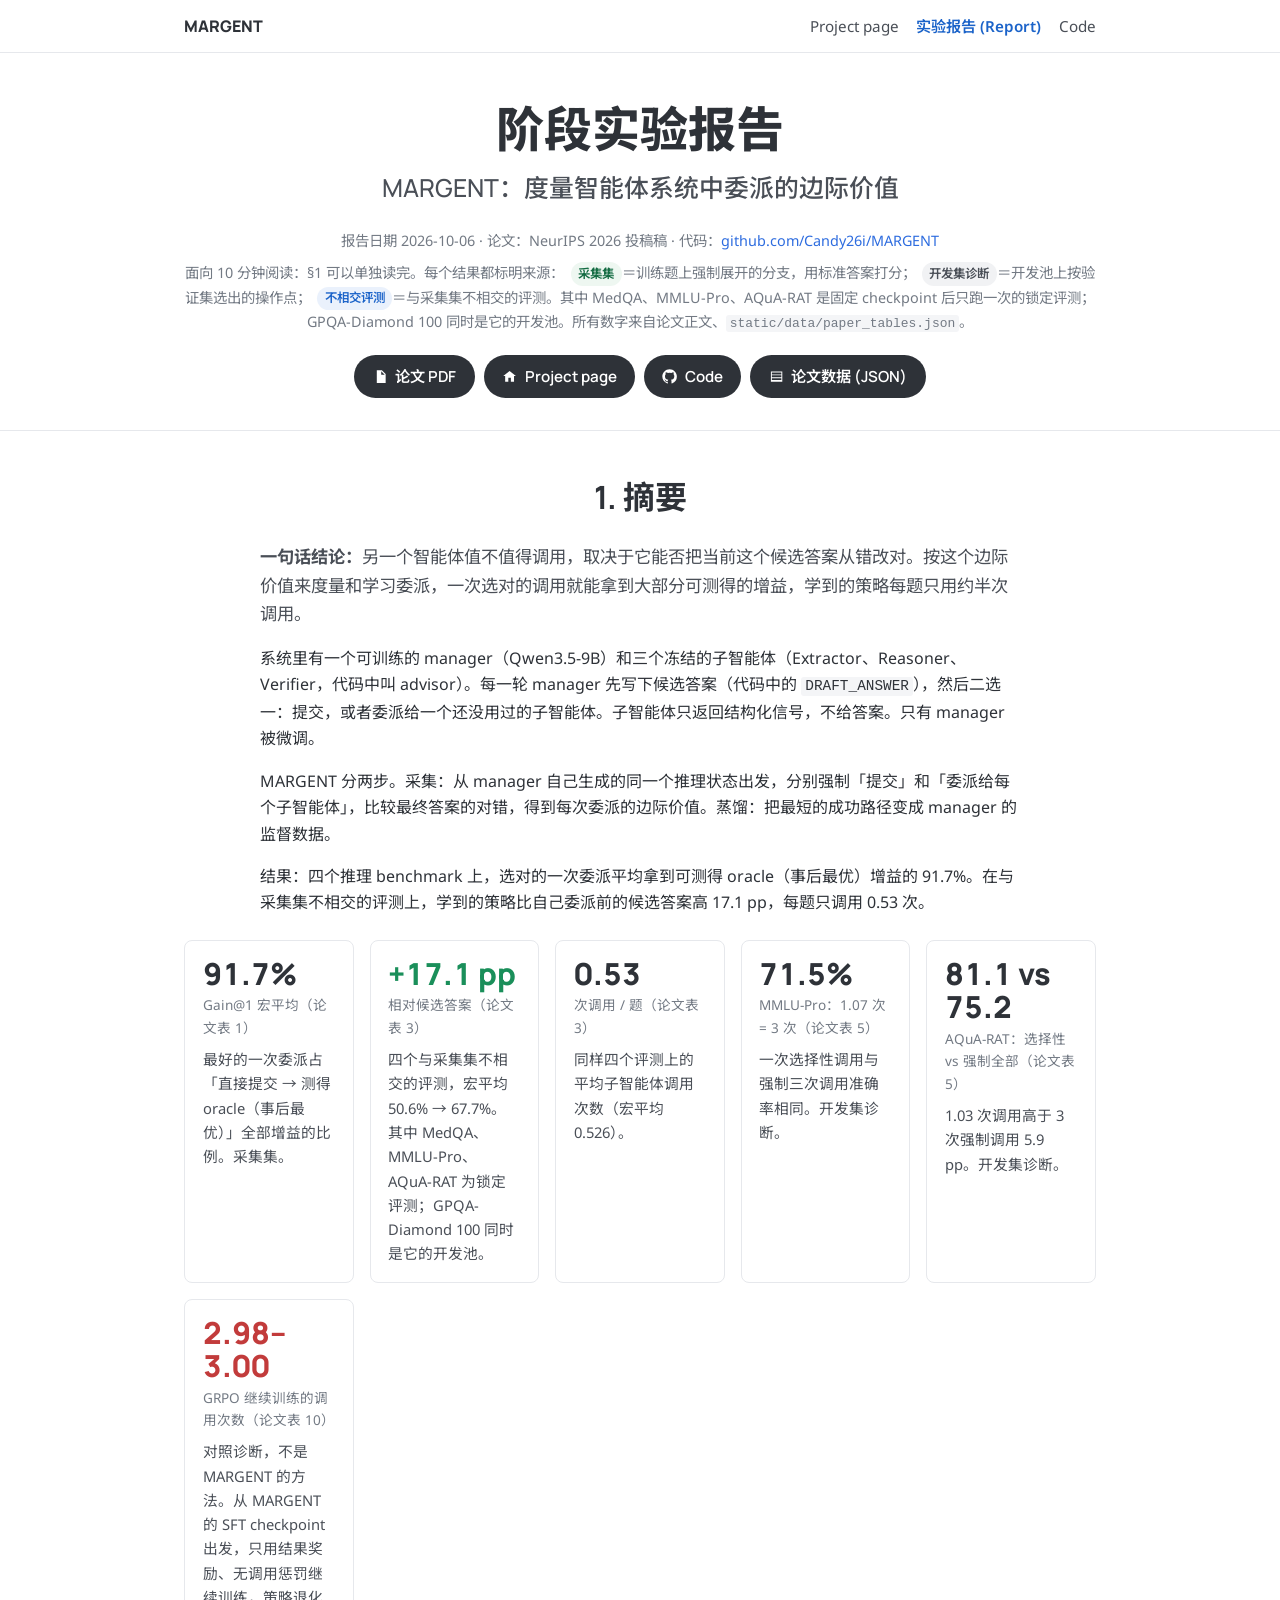
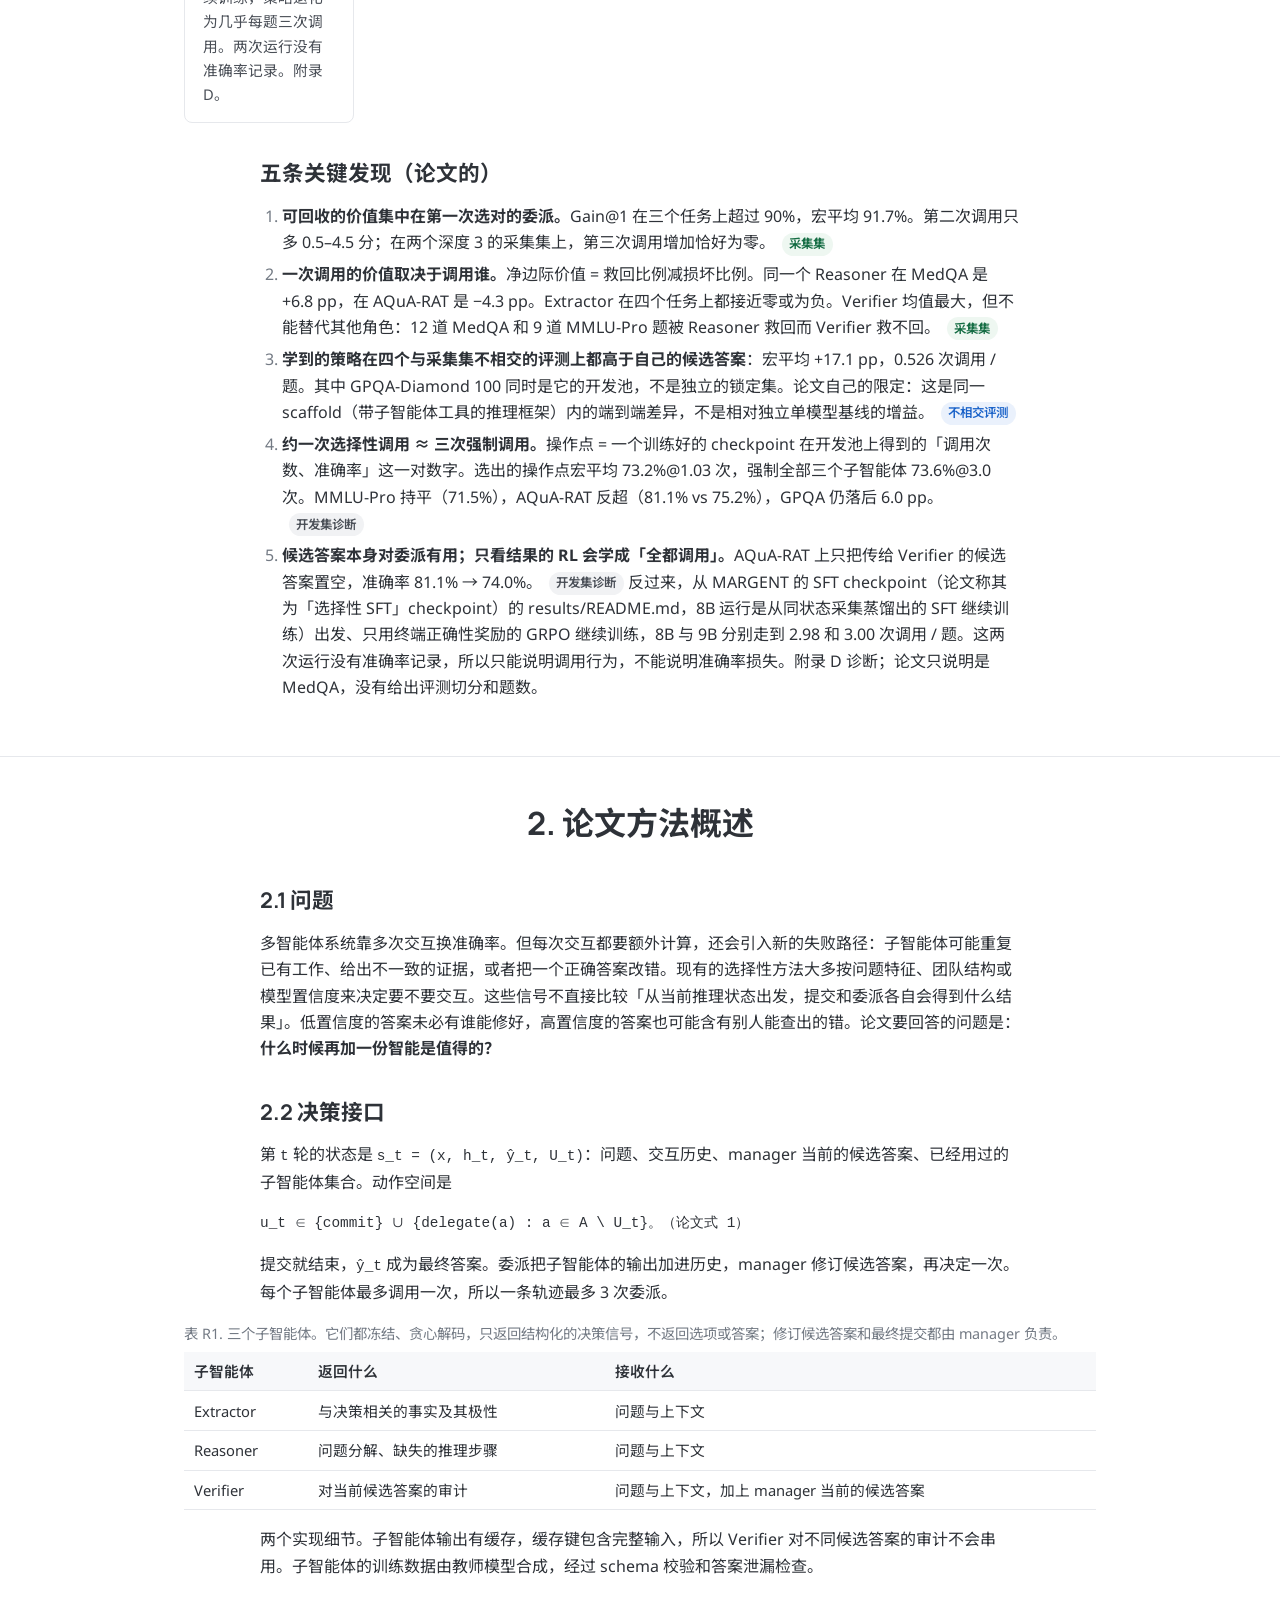
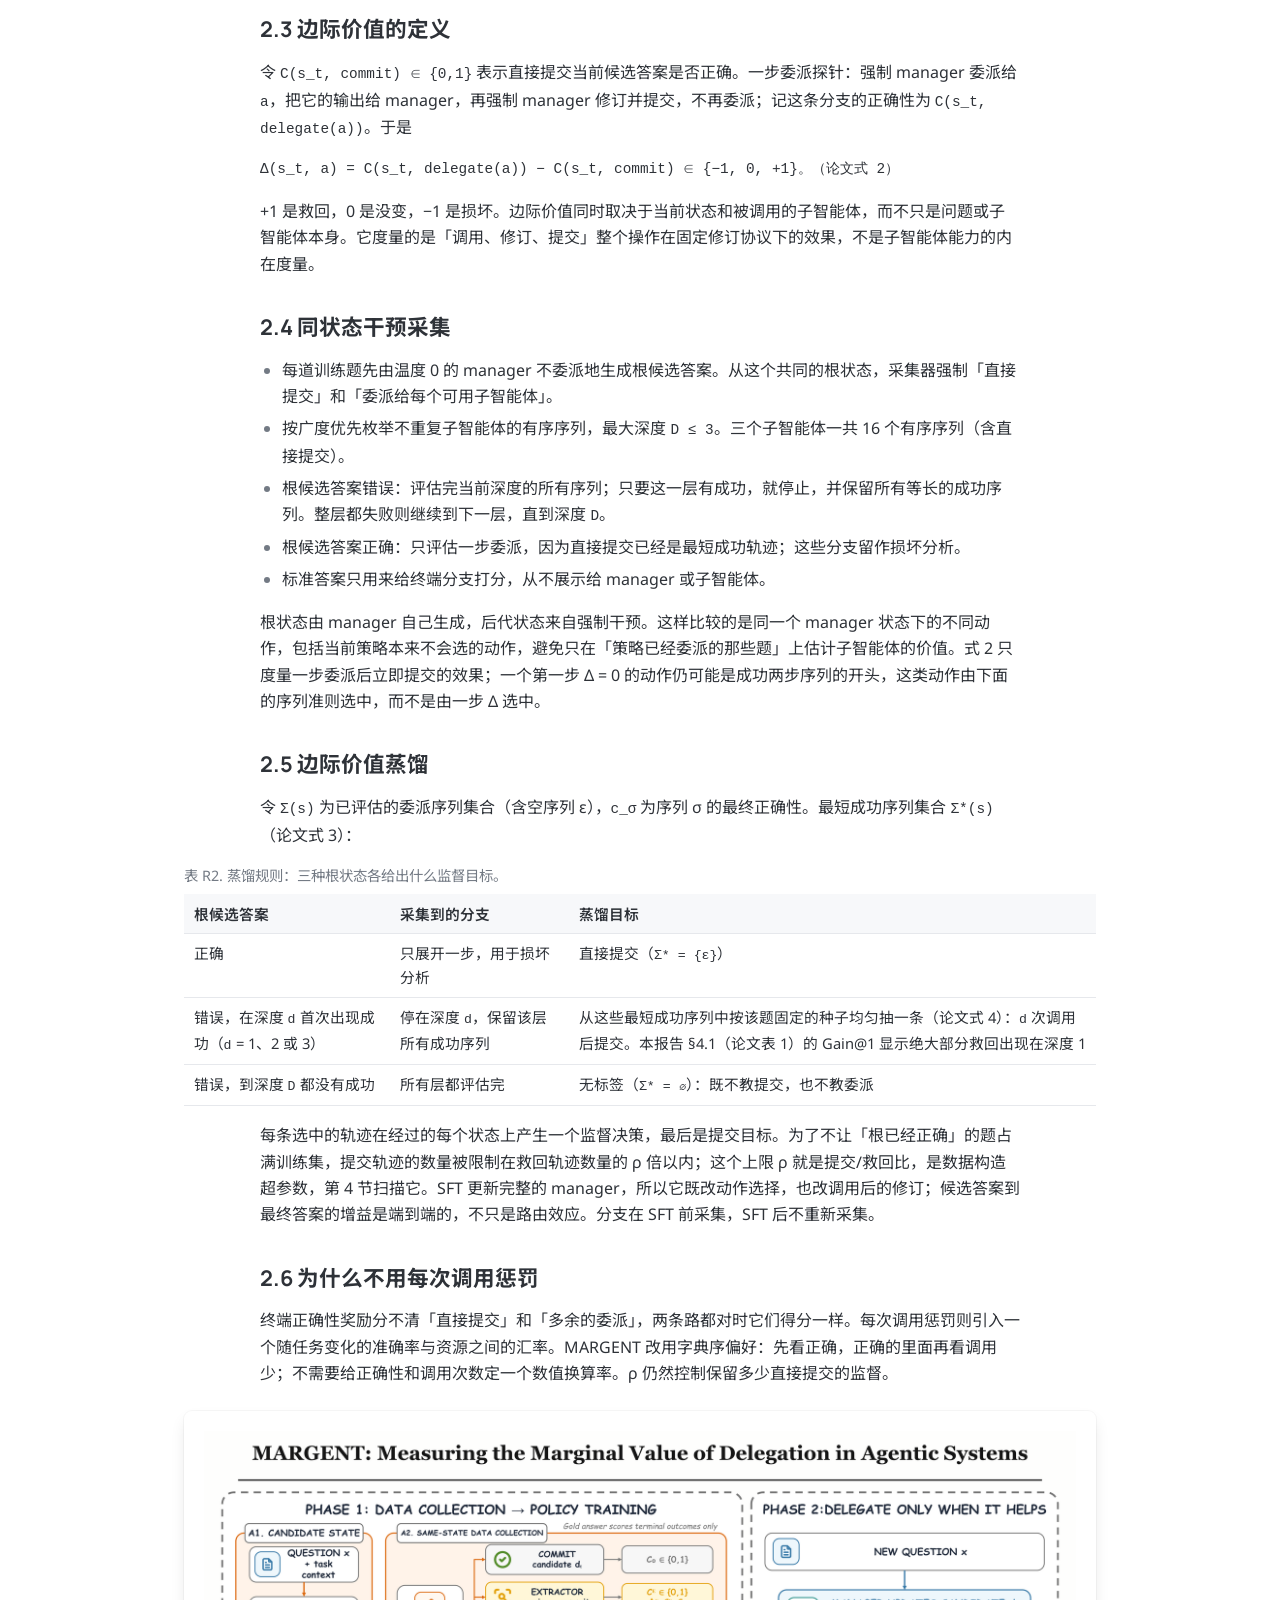
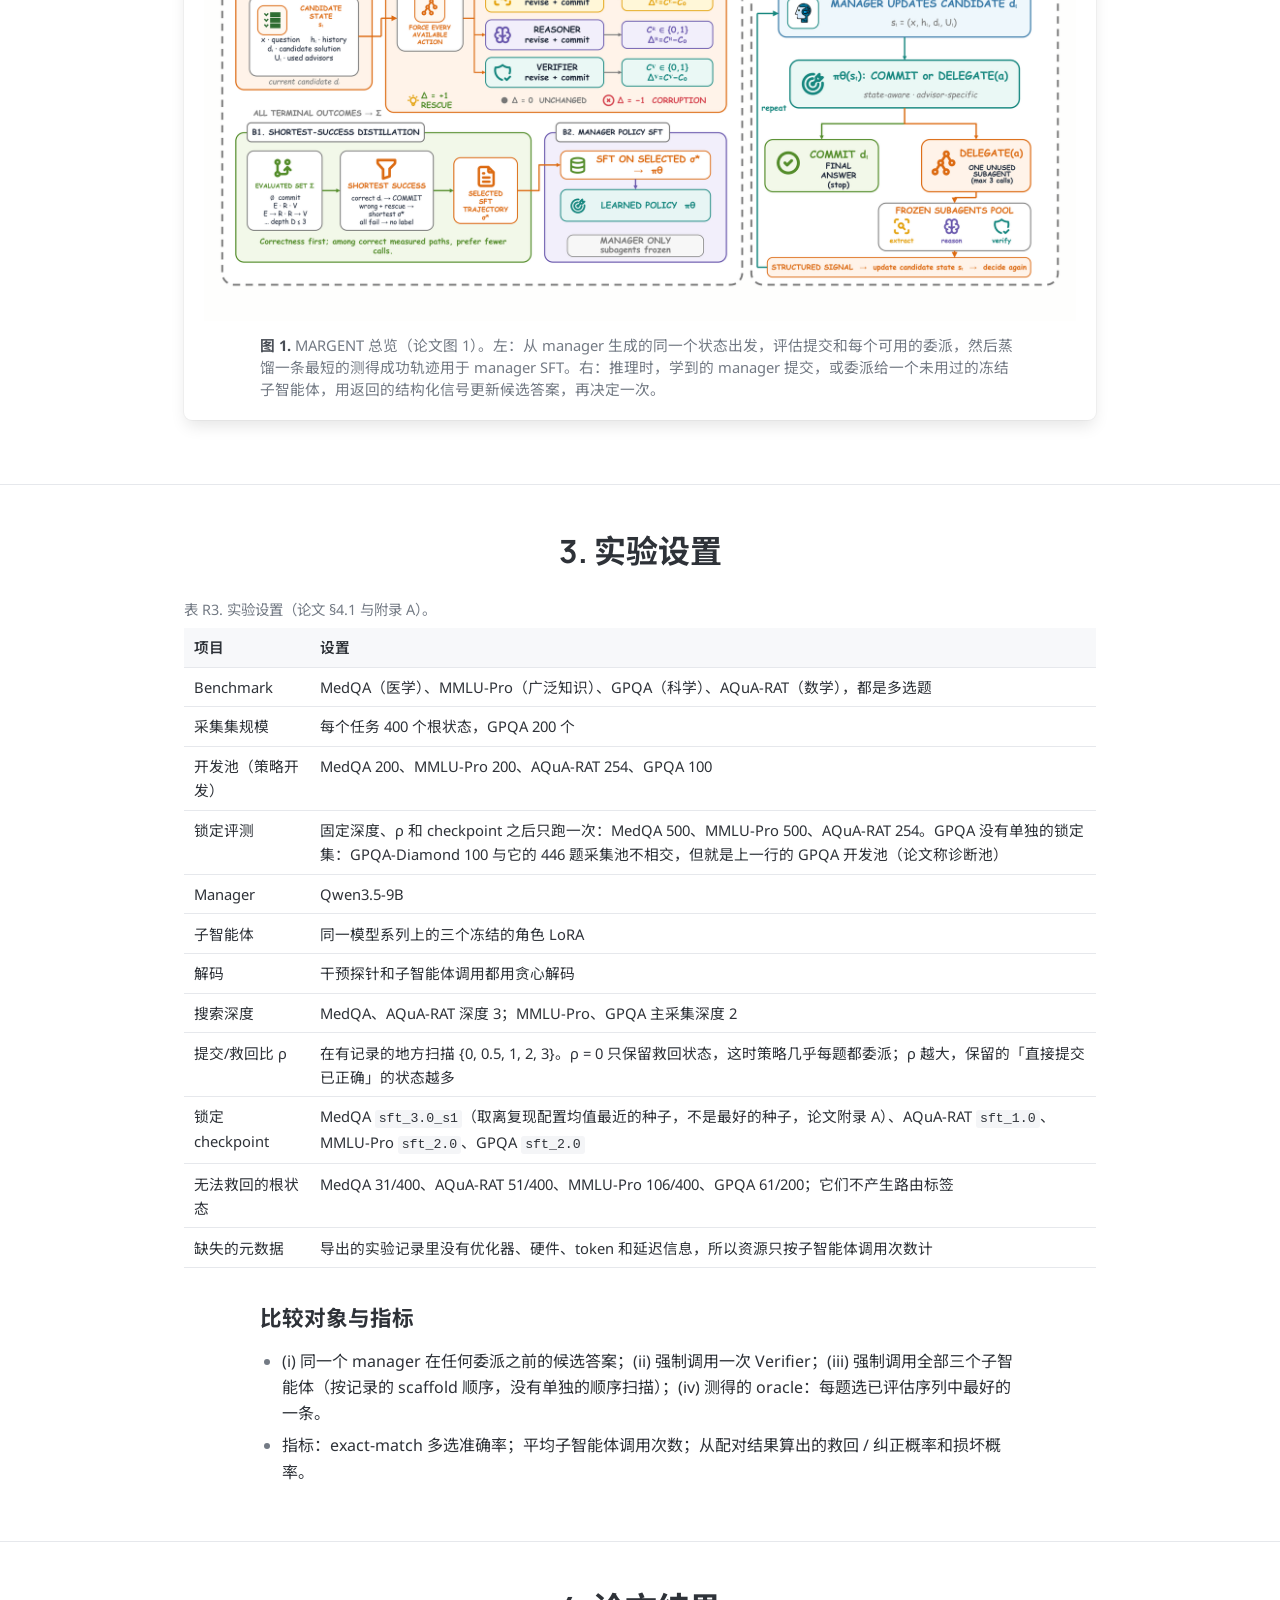
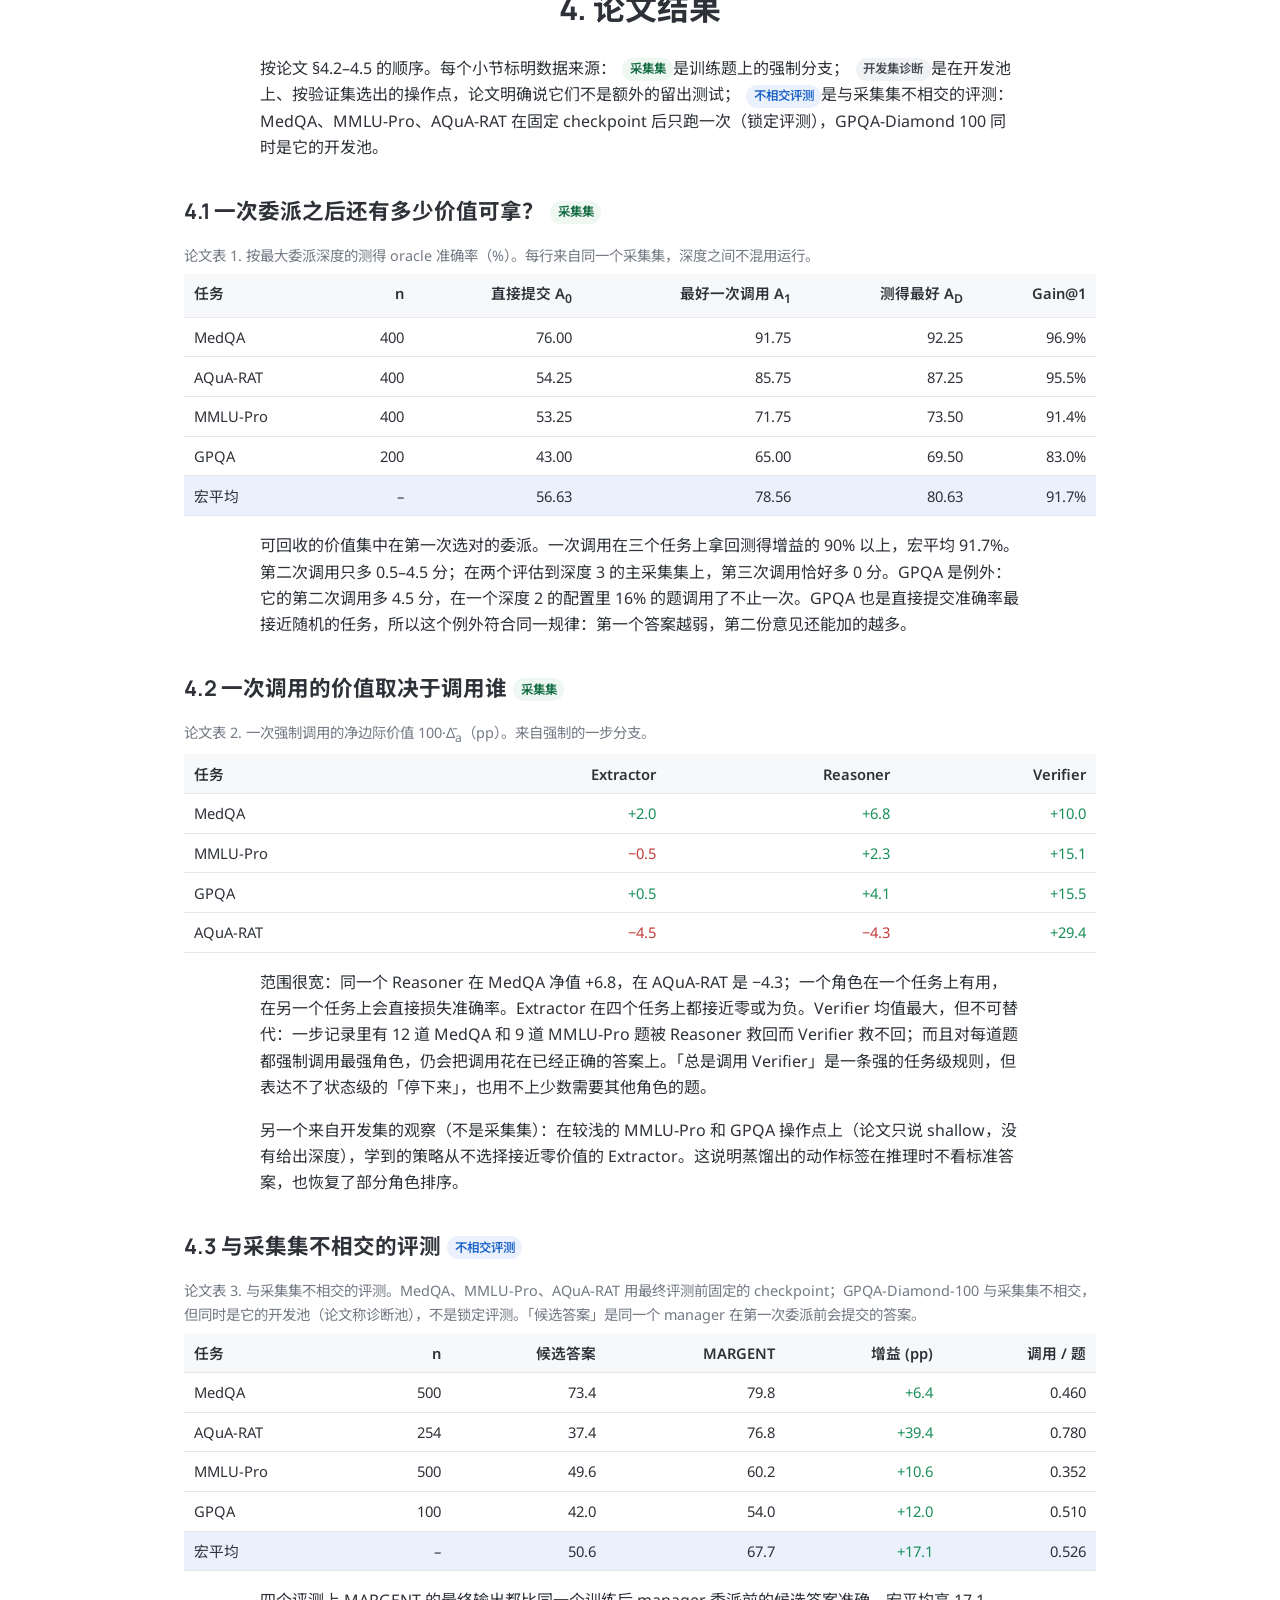
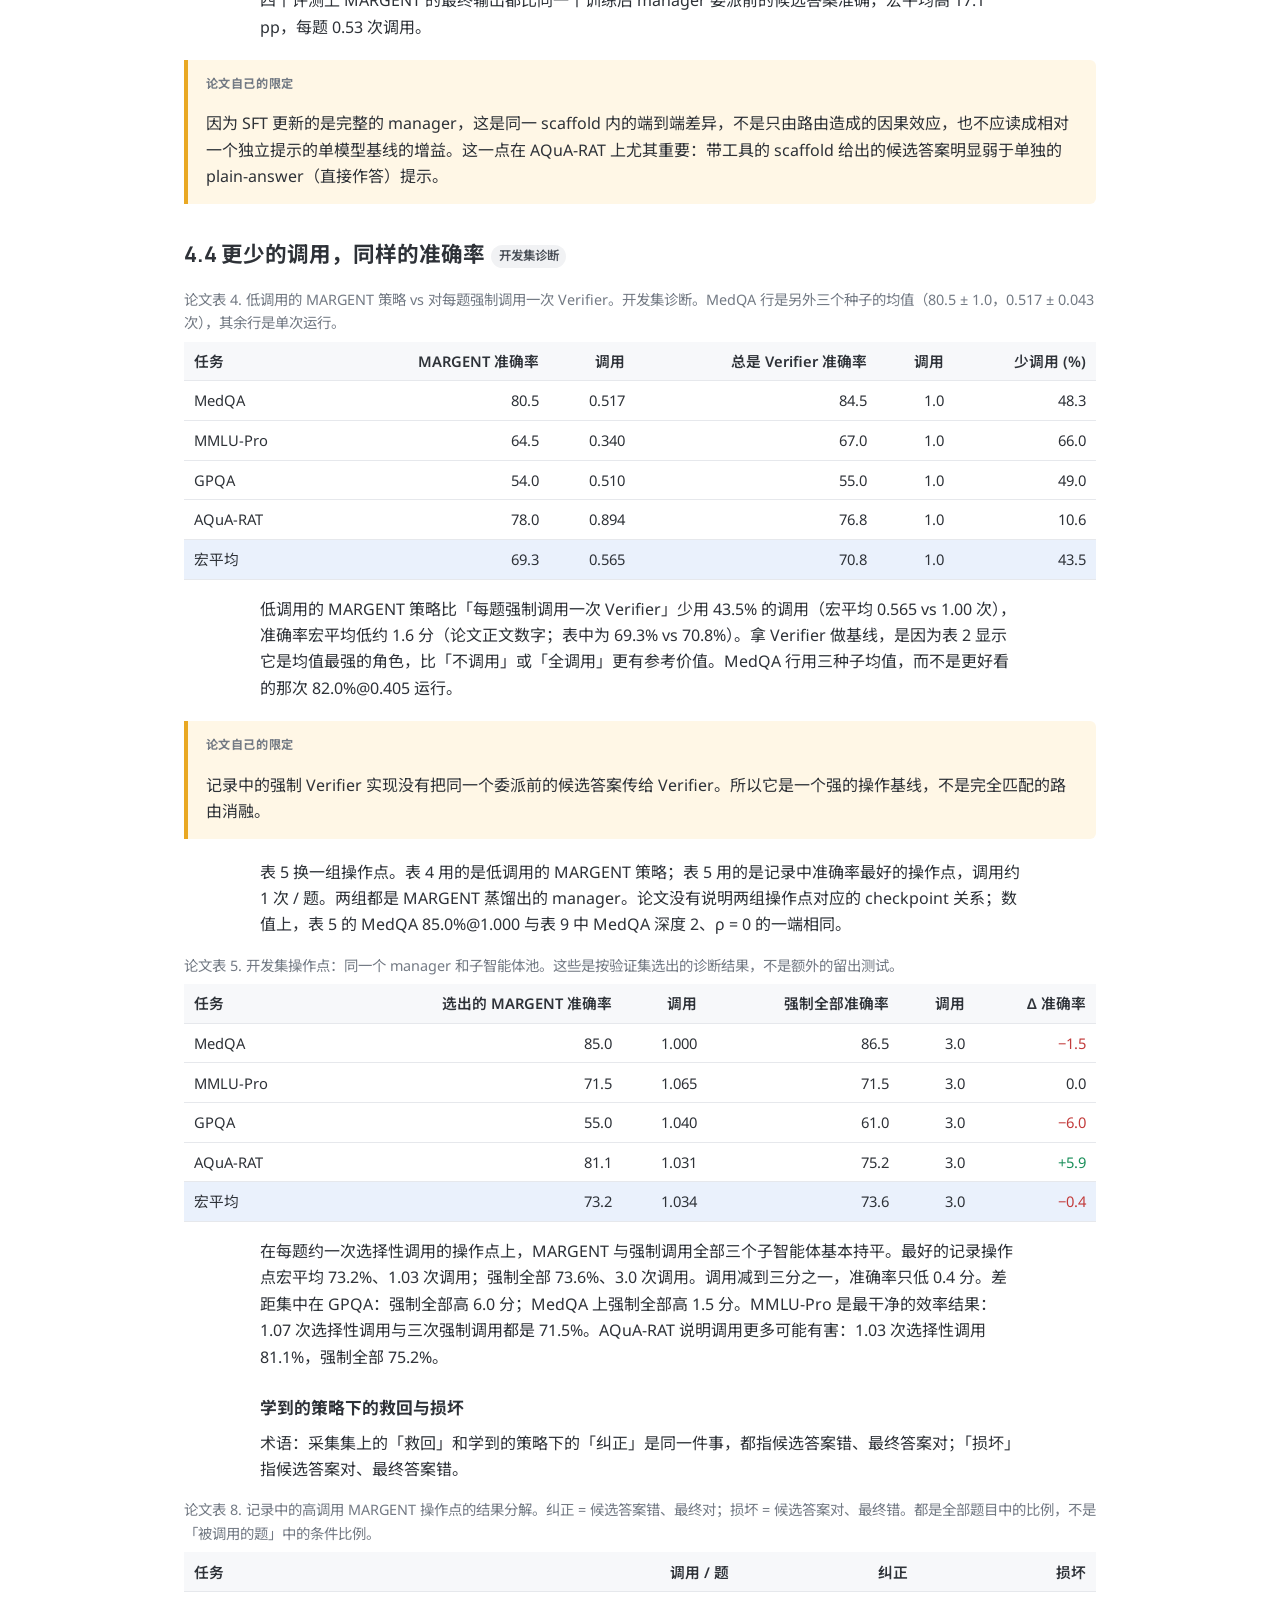
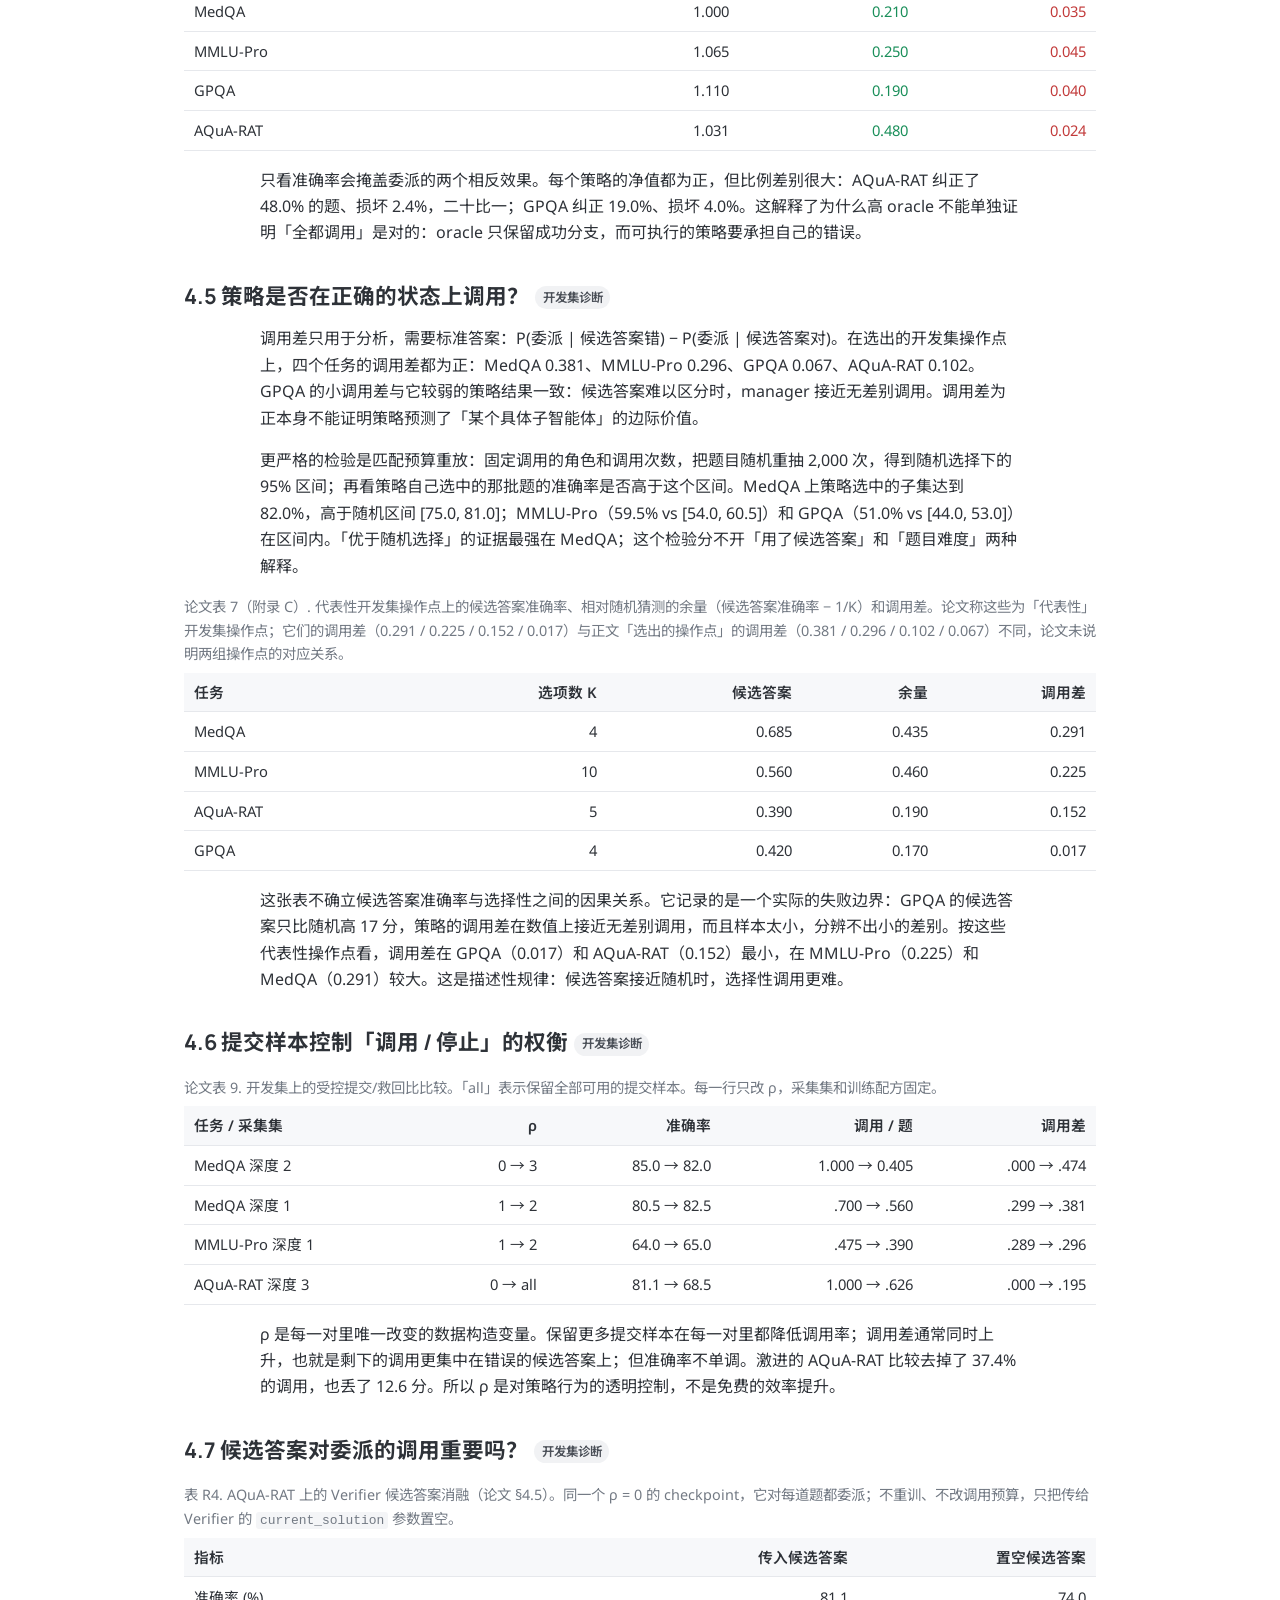
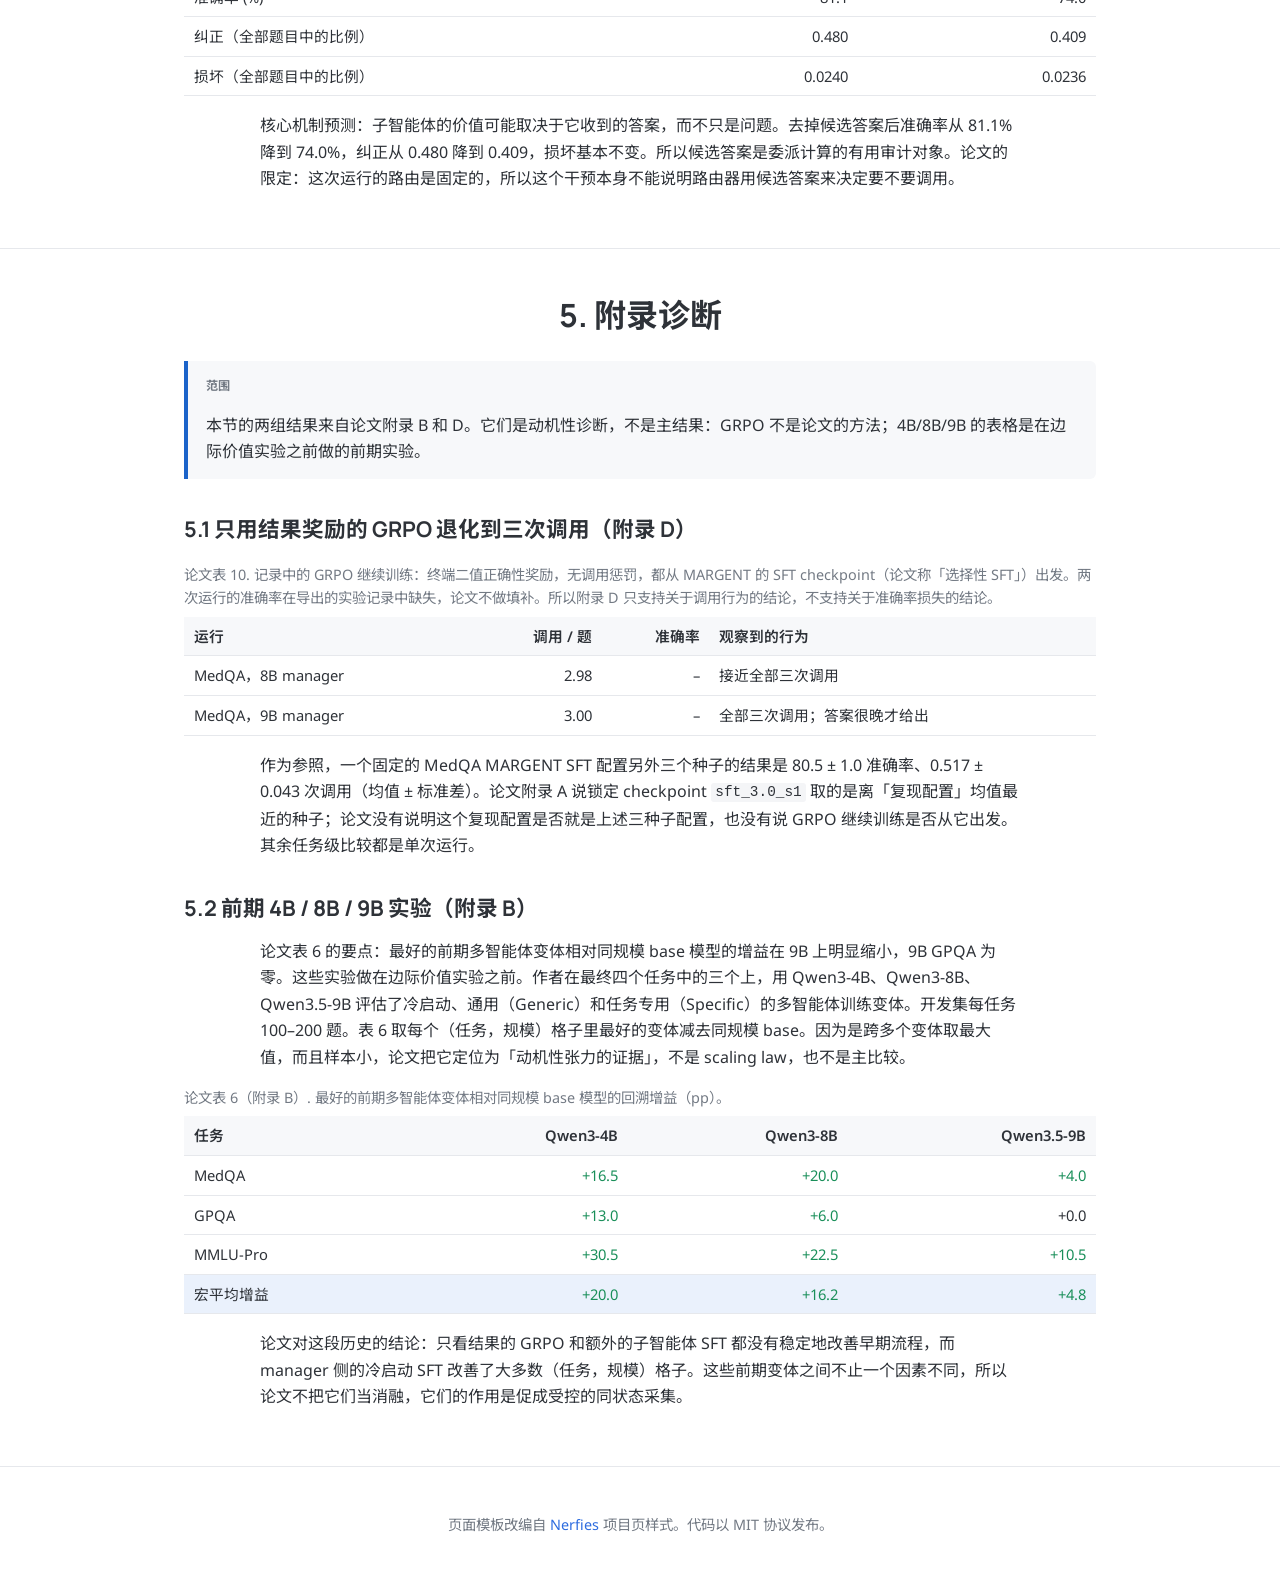
==== commit 8655a240: "Report: tidy two leftover fragments Co-Authored-By: Claude Fable 5.1 <noreply@anthropic.com>" ====
--- a/report.html
+++ b/report.html
@@ -56,7 +56,7 @@
     <h1 class="title">阶段实验报告</h1>
     <p class="subtitle">MARGENT：度量智能体系统中委派的边际价值</p>
     <p class="meta">报告日期 2026-10-06 · 论文：NeurIPS 2026 投稿稿 · 代码：<a href="https://github.com/Candy26i/MARGENT">github.com/Candy26i/MARGENT</a></p>
-    <p class="note">面向 10 分钟阅读：§1 可以单独读完。每个结果都标明来源：<span class="tag coll">采集集</span>＝训练题上强制展开的分支，用标准答案打分；<span class="tag dev">开发集诊断</span>＝开发池上按验证集选出的操作点；<span class="tag lock">不相交评测</span>＝与采集集不相交的评测。其中 MedQA、MMLU-Pro、AQuA-RAT 是固定 checkpoint 后只跑一次的锁定评测；GPQA-Diamond 100 同时是它的开发池。所有数字来自论文正文、<code>static/data/paper_tables.json</code> 。</p>
+    <p class="note">面向 10 分钟阅读：§1 可以单独读完。每个结果都标明来源：<span class="tag coll">采集集</span>＝训练题上强制展开的分支，用标准答案打分；<span class="tag dev">开发集诊断</span>＝开发池上按验证集选出的操作点；<span class="tag lock">不相交评测</span>＝与采集集不相交的评测。其中 MedQA、MMLU-Pro、AQuA-RAT 是固定 checkpoint 后只跑一次的锁定评测；GPQA-Diamond 100 同时是它的开发池。所有数字来自论文正文、<code>static/data/paper_tables.json</code>。</p>
     <div class="links">
       <a class="btn" href="static/MARGENT.pdf">
         <svg viewBox="0 0 24 24" aria-hidden="true"><path d="M6 2h8l6 6v14H6zm7 1.5V9h5.5zM8 12h8v1.5H8zm0 3h8v1.5H8zm0 3h5v1.5H8z"/></svg>
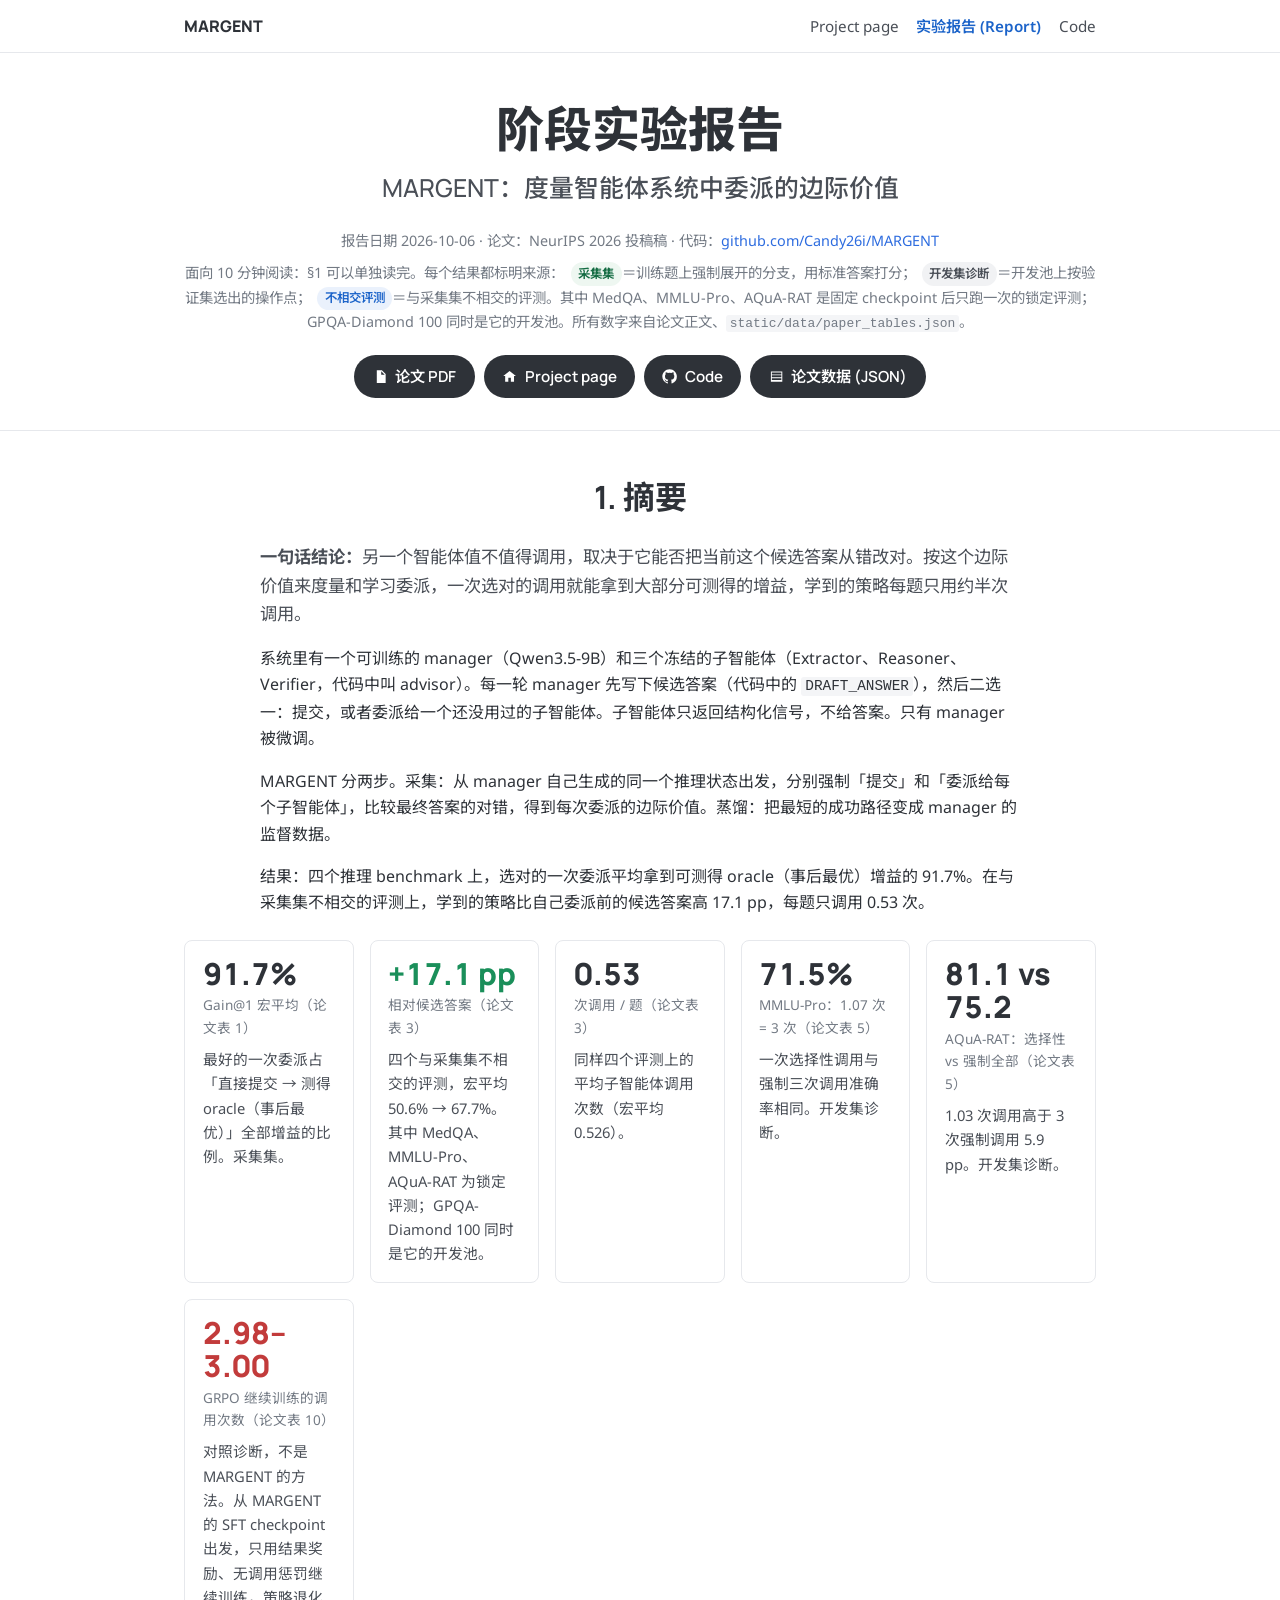
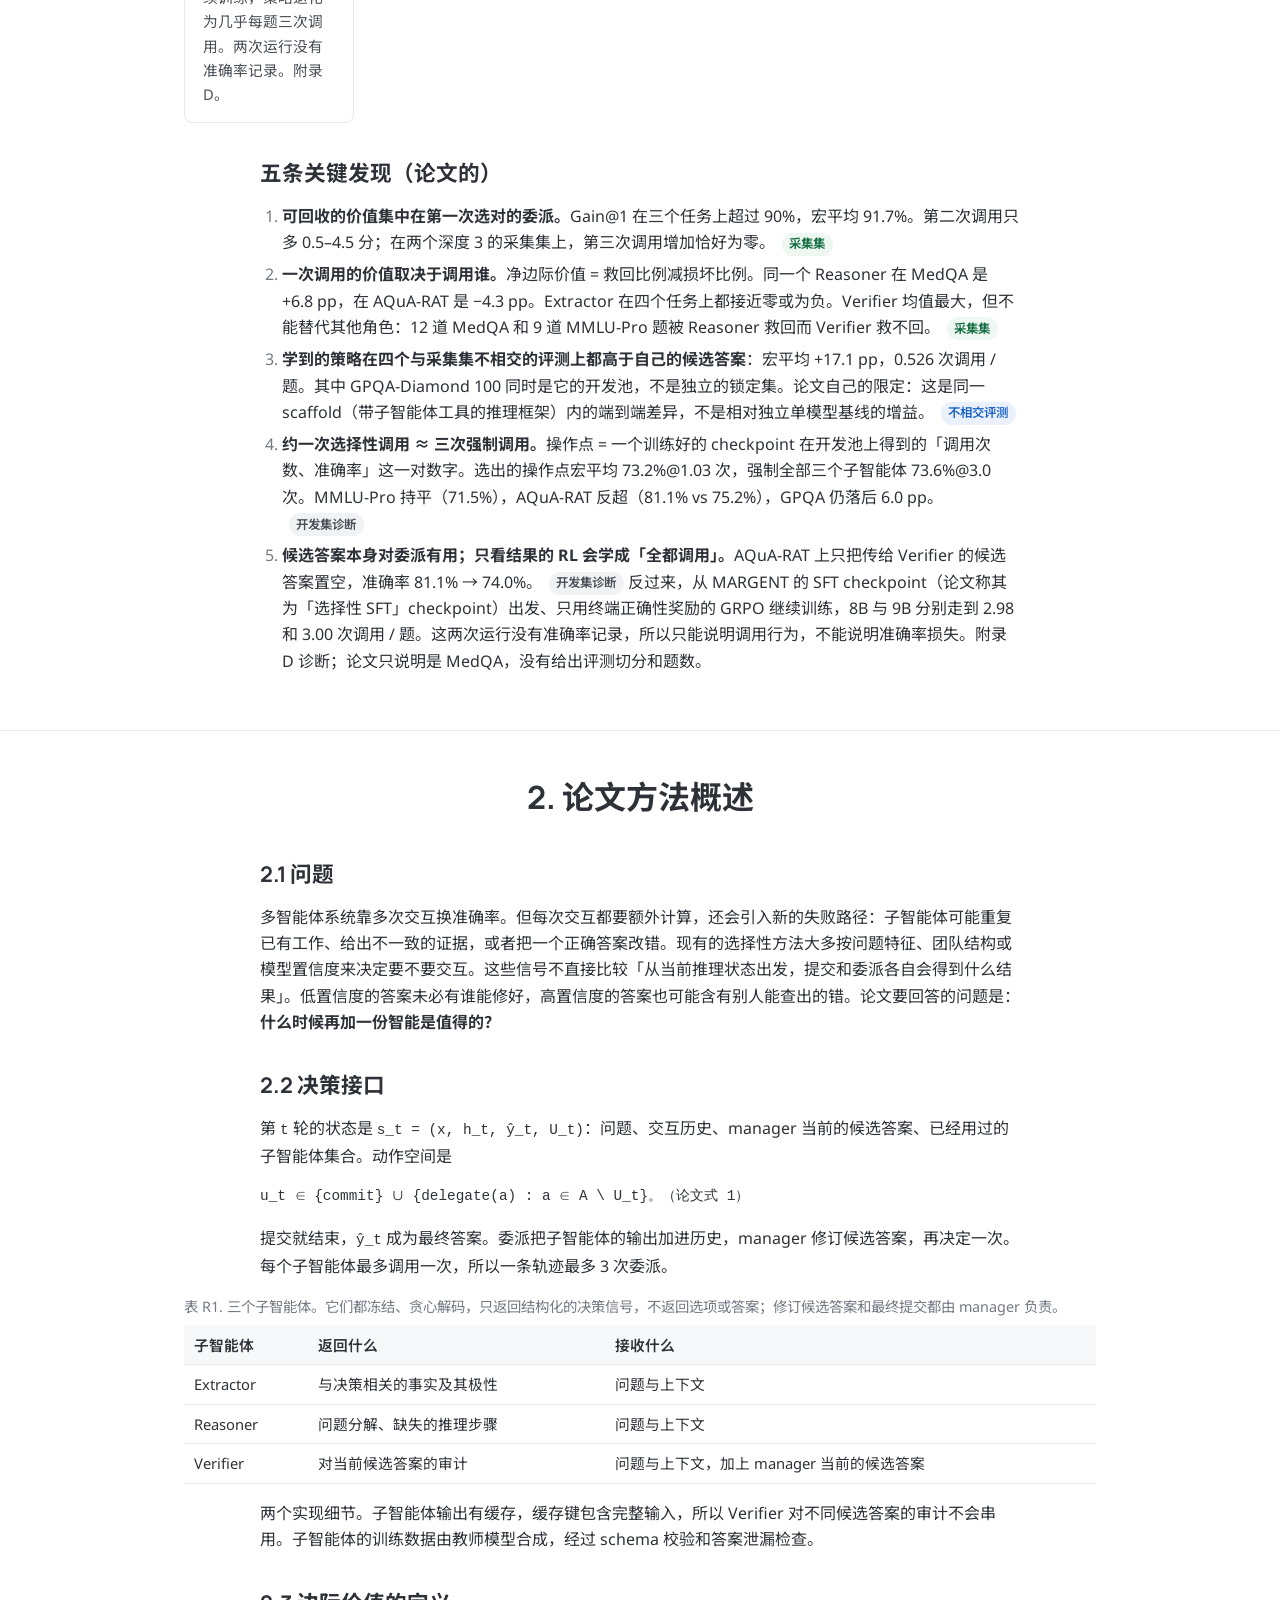
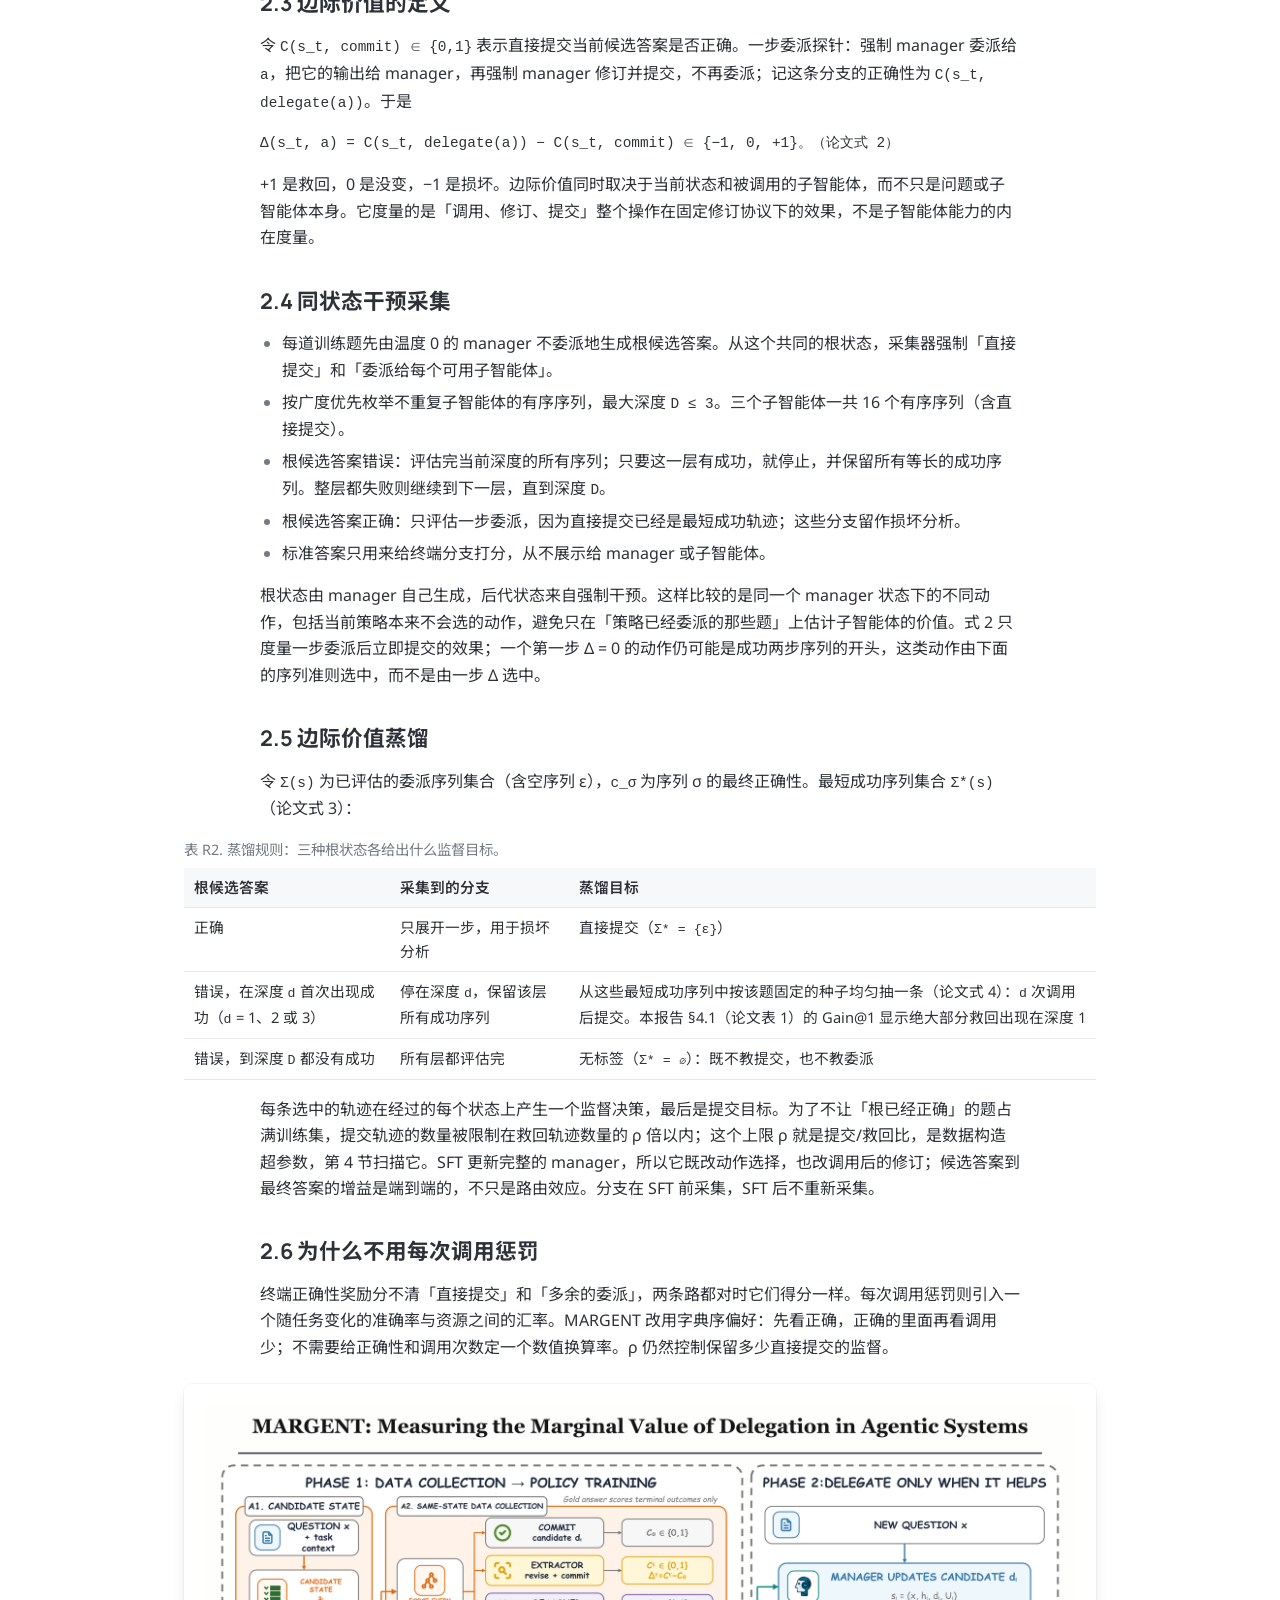
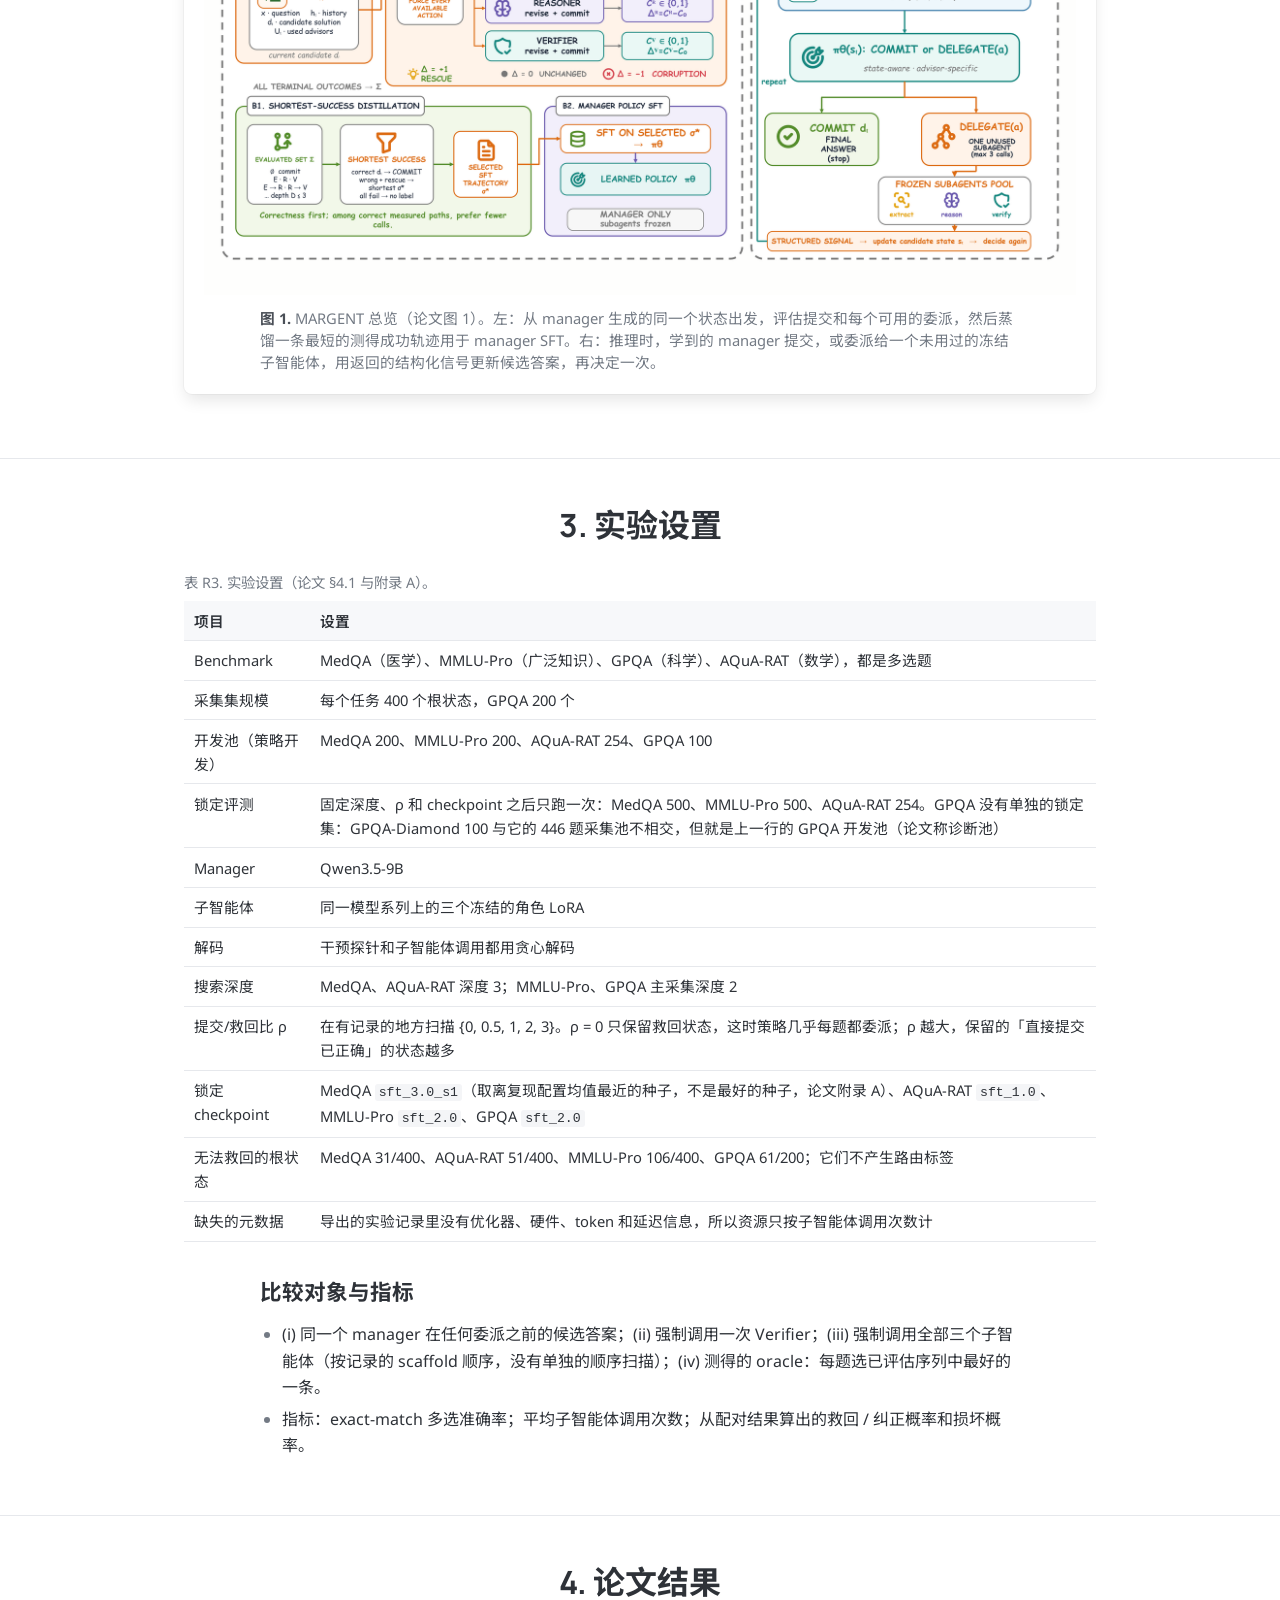
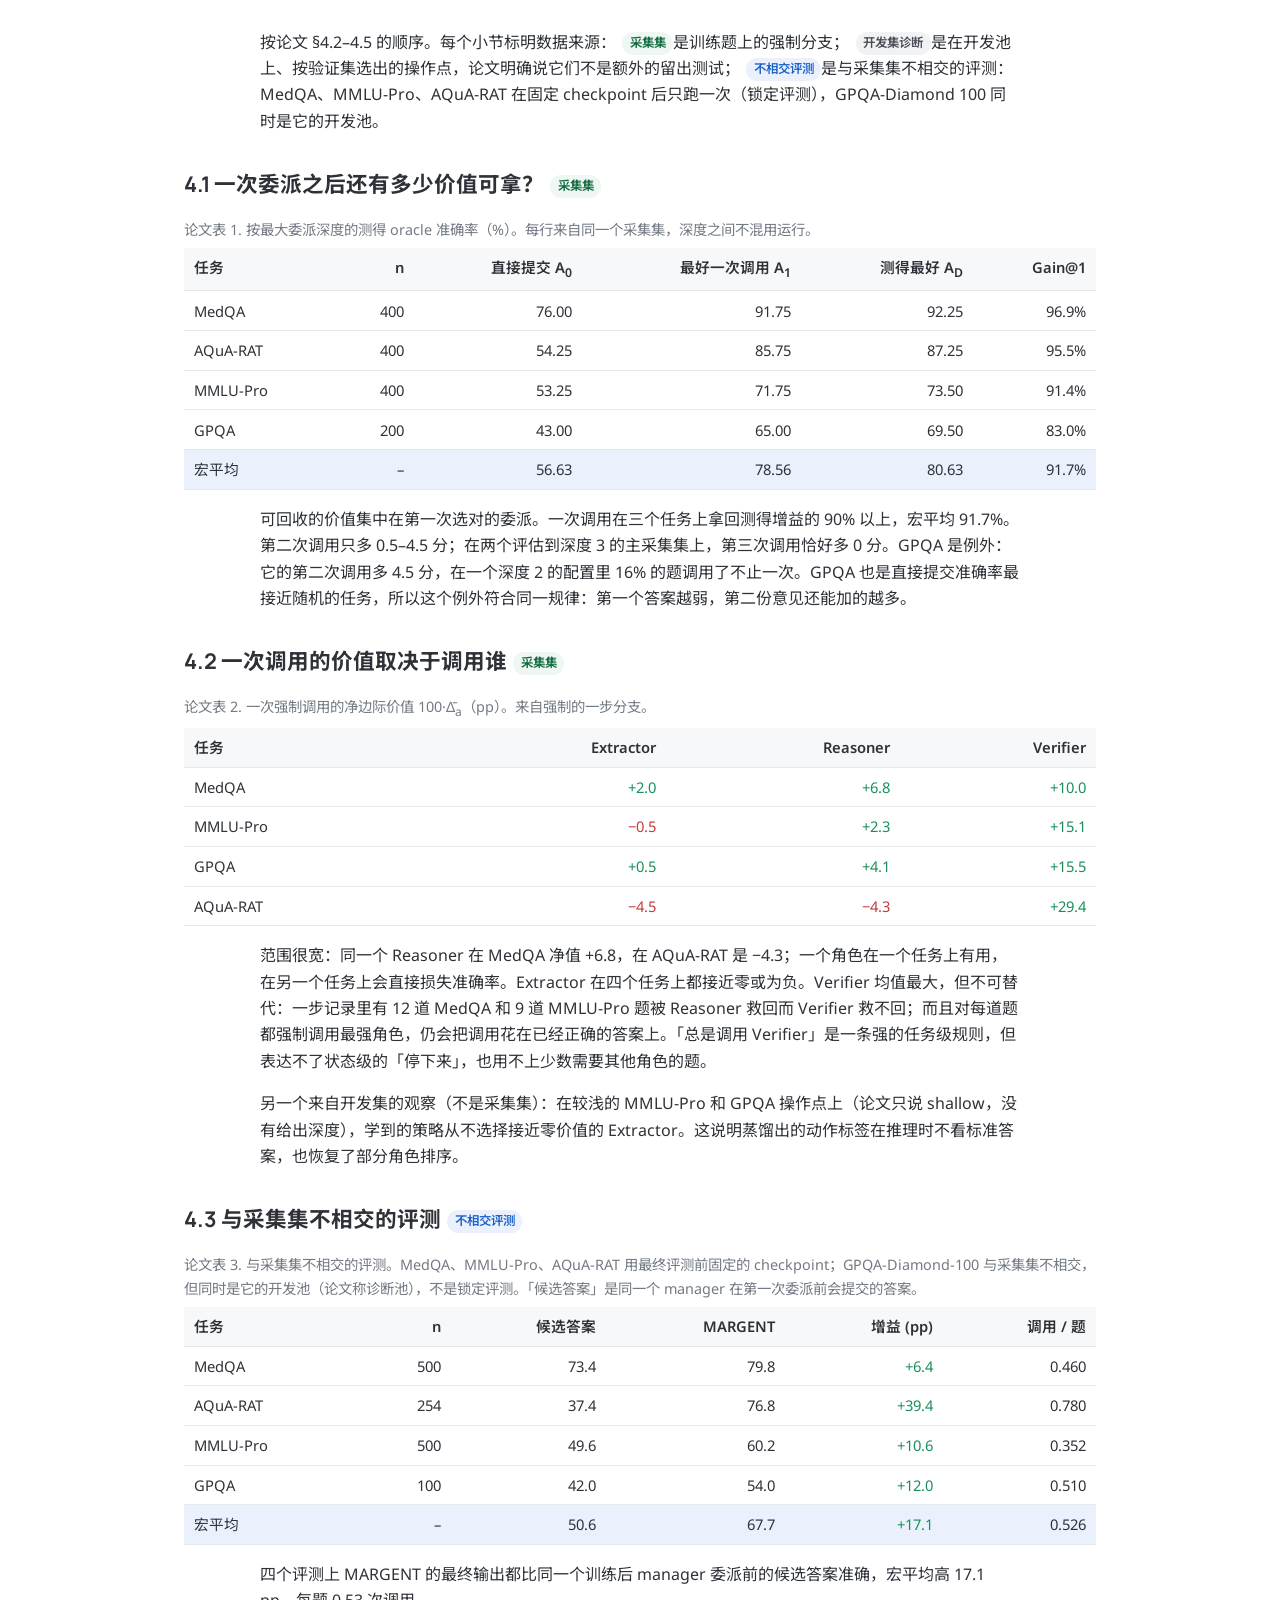
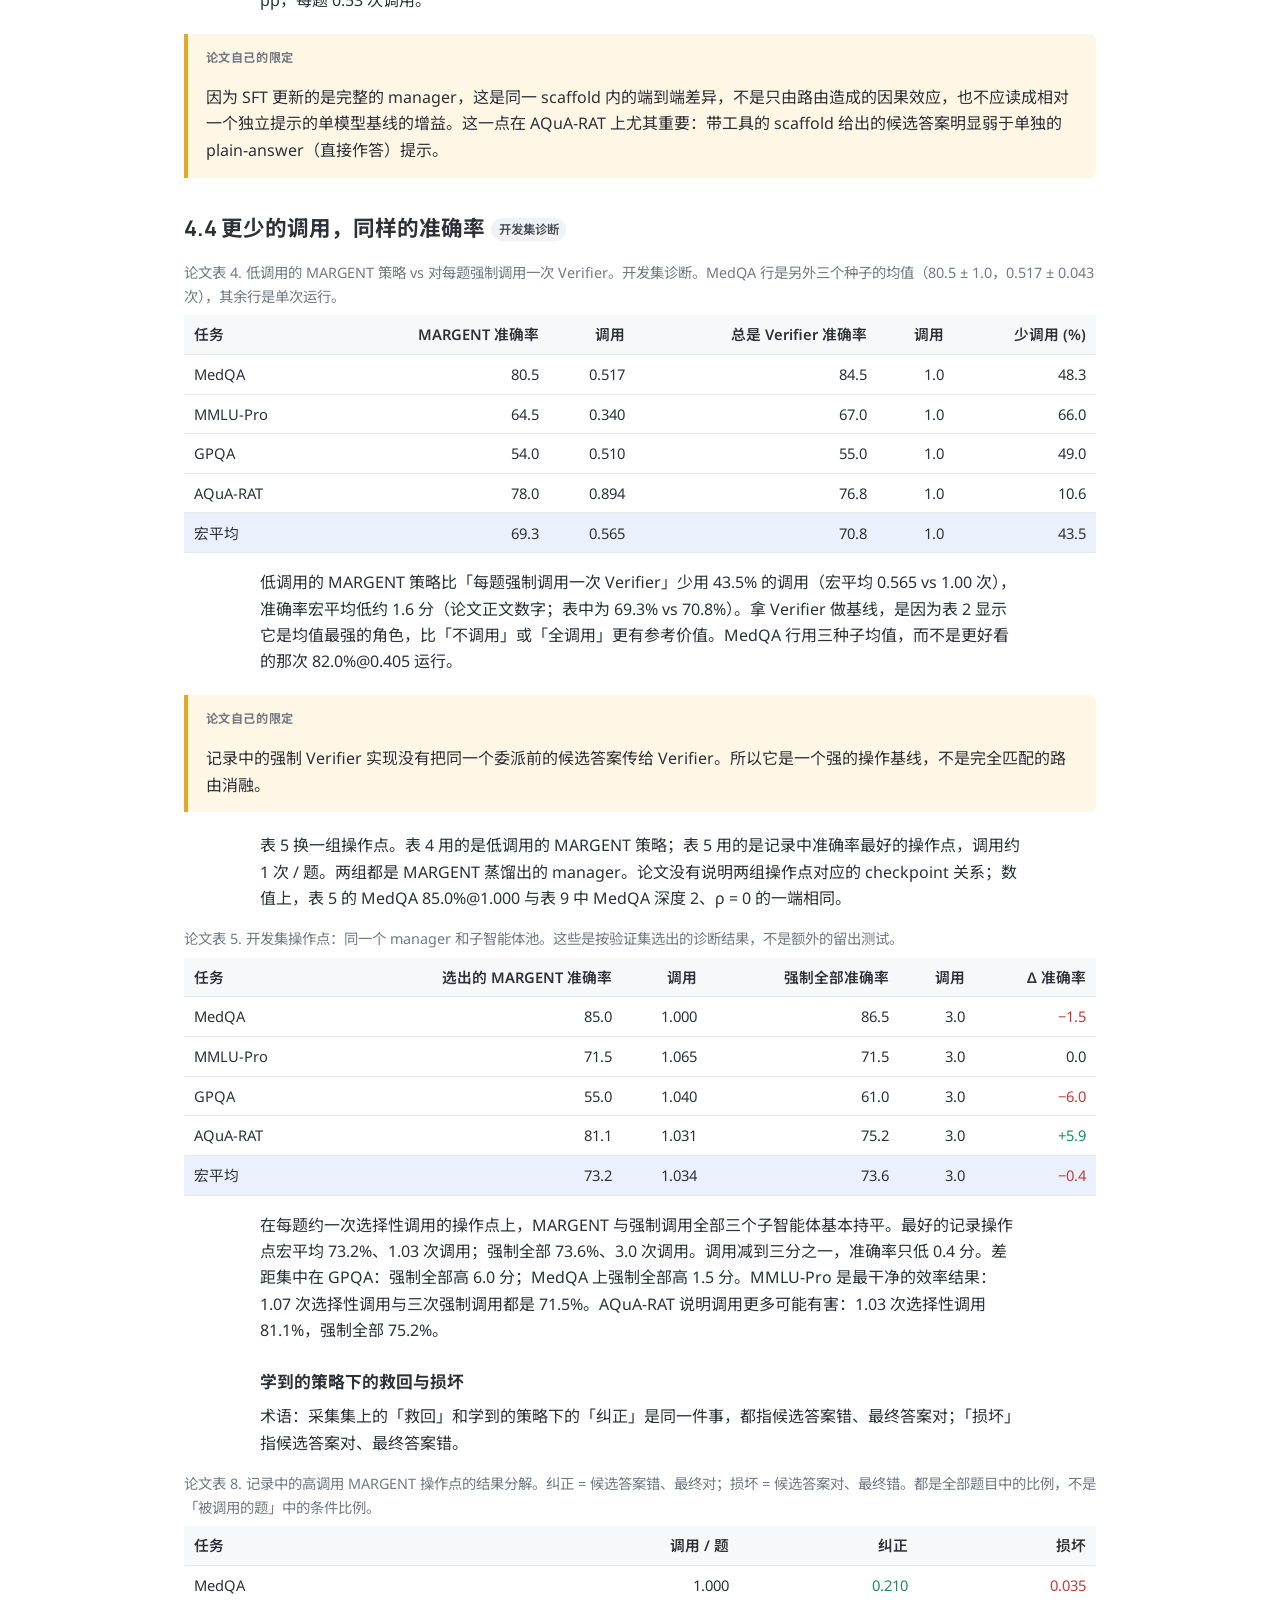
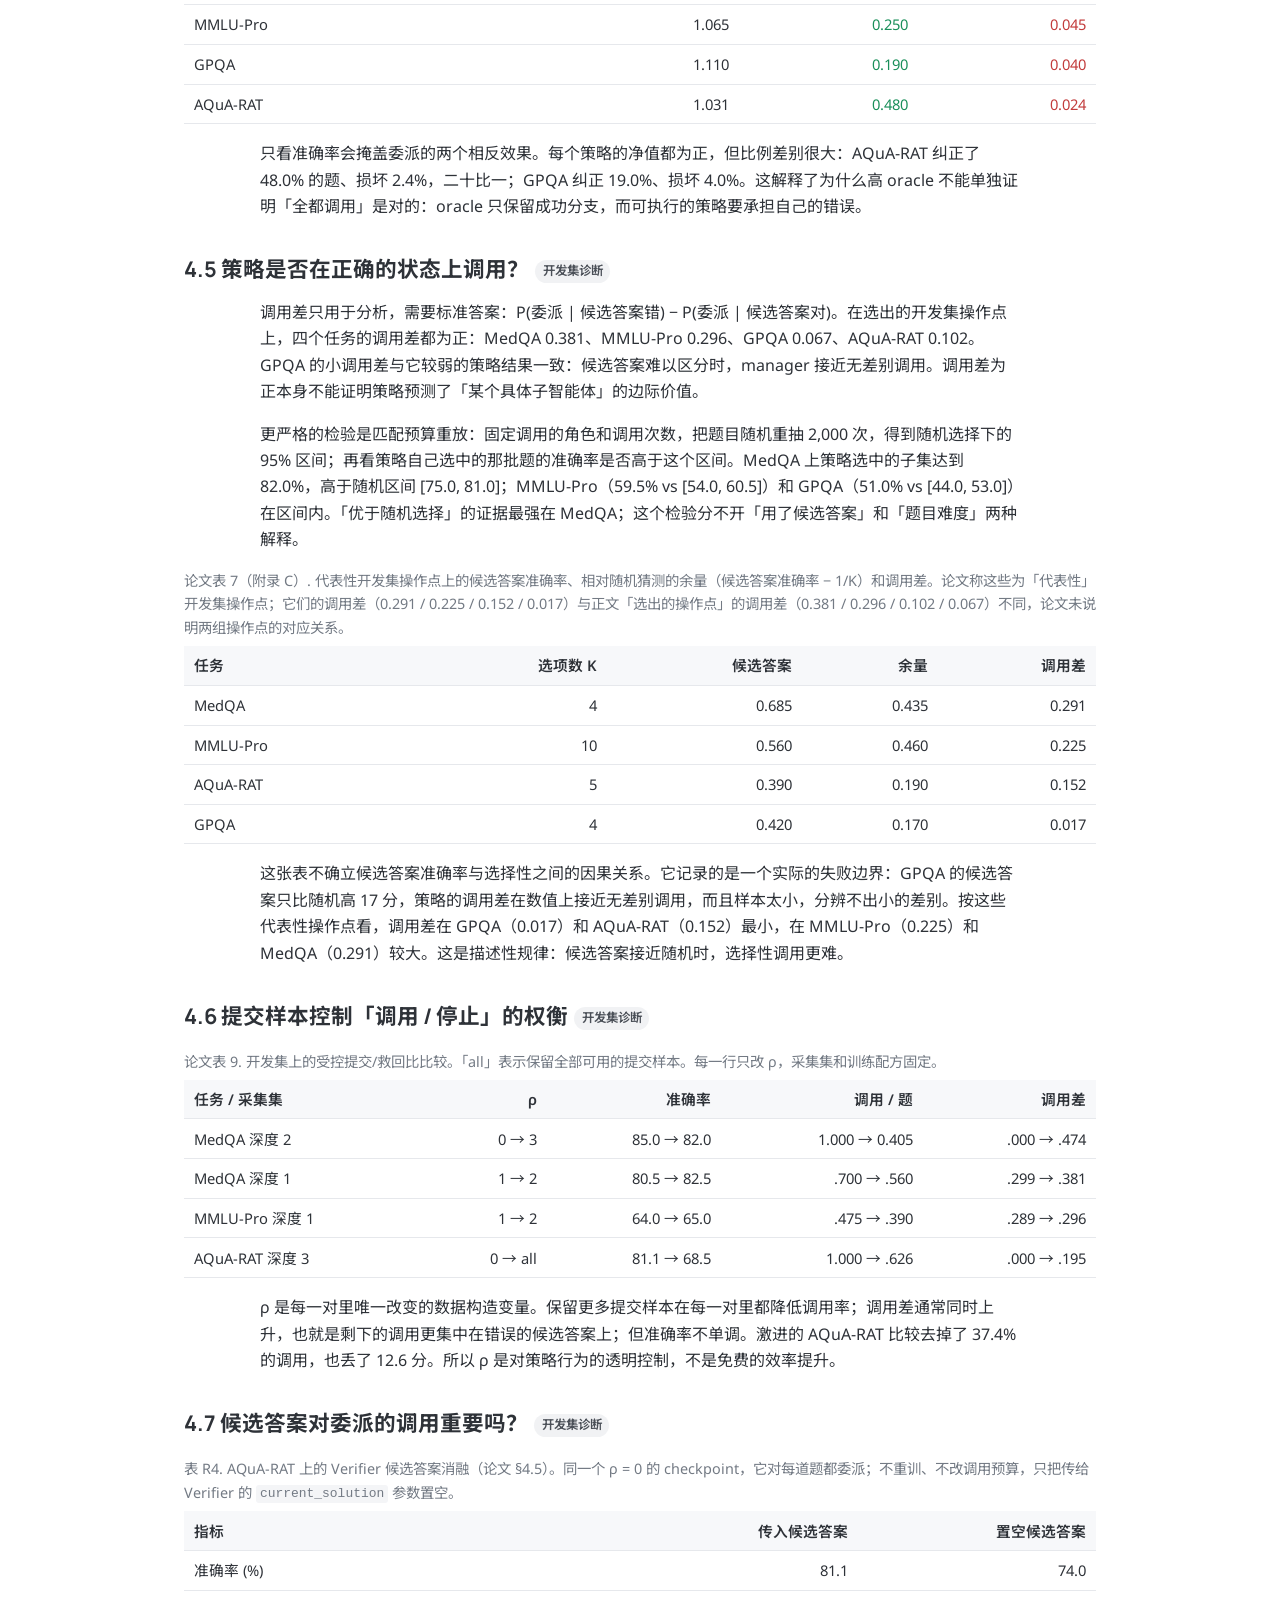
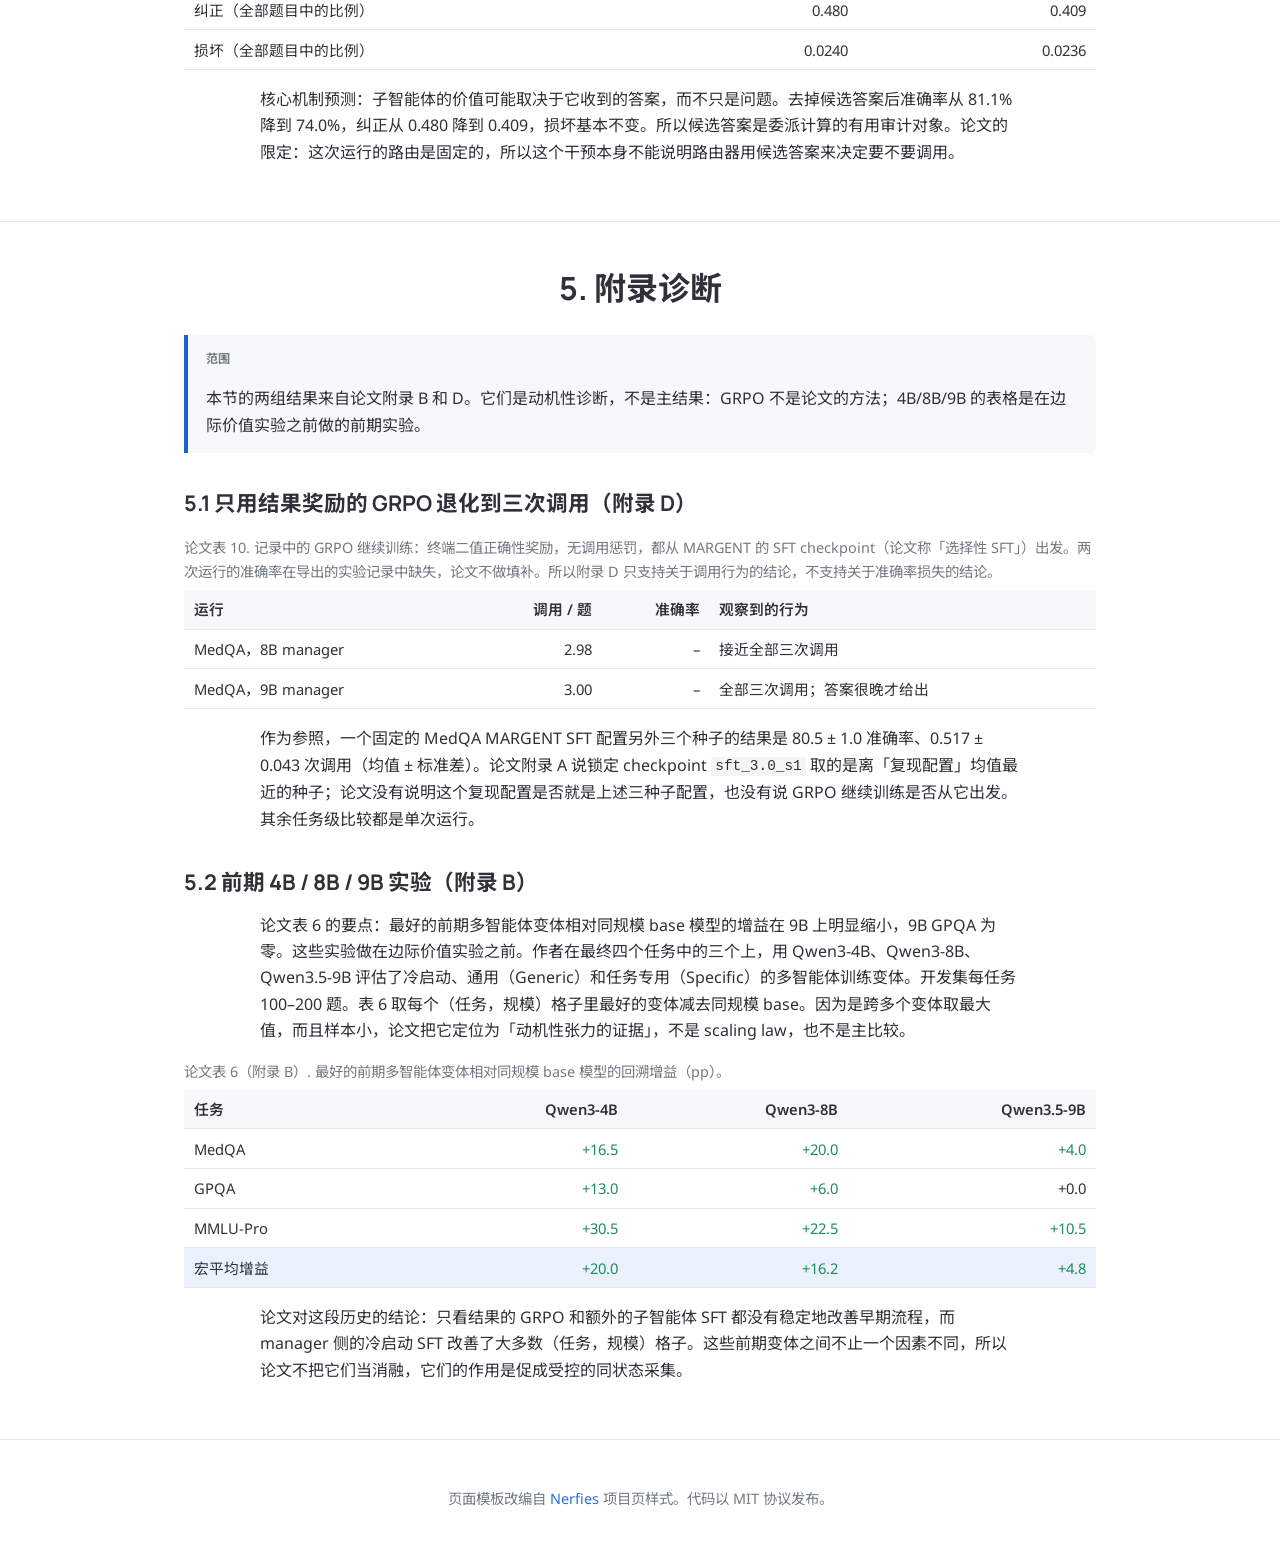
==== commit 742d78ad: "Report: finish the finding-5 sentence Co-Authored-By: Claude Fable 5.1 <noreply@anthropic.com>" ====
--- a/report.html
+++ b/report.html
@@ -107,7 +107,7 @@
         <li><b>一次调用的价值取决于调用谁。</b>净边际价值 = 救回比例减损坏比例。同一个 Reasoner 在 MedQA 是 +6.8 pp，在 AQuA-RAT 是 −4.3 pp。Extractor 在四个任务上都接近零或为负。Verifier 均值最大，但不能替代其他角色：12 道 MedQA 和 9 道 MMLU-Pro 题被 Reasoner 救回而 Verifier 救不回。<span class="tag coll">采集集</span></li>
         <li><b>学到的策略在四个与采集集不相交的评测上都高于自己的候选答案</b>：宏平均 +17.1 pp，0.526 次调用 / 题。其中 GPQA-Diamond 100 同时是它的开发池，不是独立的锁定集。论文自己的限定：这是同一 scaffold（带子智能体工具的推理框架）内的端到端差异，不是相对独立单模型基线的增益。<span class="tag lock">不相交评测</span></li>
         <li><b>约一次选择性调用 ≈ 三次强制调用。</b>操作点 = 一个训练好的 checkpoint 在开发池上得到的「调用次数、准确率」这一对数字。选出的操作点宏平均 73.2%@1.03 次，强制全部三个子智能体 73.6%@3.0 次。MMLU-Pro 持平（71.5%），AQuA-RAT 反超（81.1% vs 75.2%），GPQA 仍落后 6.0 pp。<span class="tag dev">开发集诊断</span></li>
-        <li><b>候选答案本身对委派有用；只看结果的 RL 会学成「全都调用」。</b>AQuA-RAT 上只把传给 Verifier 的候选答案置空，准确率 81.1% → 74.0%。<span class="tag dev">开发集诊断</span> 反过来，从 MARGENT 的 SFT checkpoint（论文称其为「选择性 SFT」checkpoint）的 results/README.md，8B 运行是从同状态采集蒸馏出的 SFT 继续训练）出发、只用终端正确性奖励的 GRPO 继续训练，8B 与 9B 分别走到 2.98 和 3.00 次调用 / 题。这两次运行没有准确率记录，所以只能说明调用行为，不能说明准确率损失。附录 D 诊断；论文只说明是 MedQA，没有给出评测切分和题数。</li>
+        <li><b>候选答案本身对委派有用；只看结果的 RL 会学成「全都调用」。</b>AQuA-RAT 上只把传给 Verifier 的候选答案置空，准确率 81.1% → 74.0%。<span class="tag dev">开发集诊断</span> 反过来，从 MARGENT 的 SFT checkpoint（论文称其为「选择性 SFT」checkpoint）出发、只用终端正确性奖励的 GRPO 继续训练，8B 与 9B 分别走到 2.98 和 3.00 次调用 / 题。这两次运行没有准确率记录，所以只能说明调用行为，不能说明准确率损失。附录 D 诊断；论文只说明是 MedQA，没有给出评测切分和题数。</li>
       </ol>
     </div>
   </div>
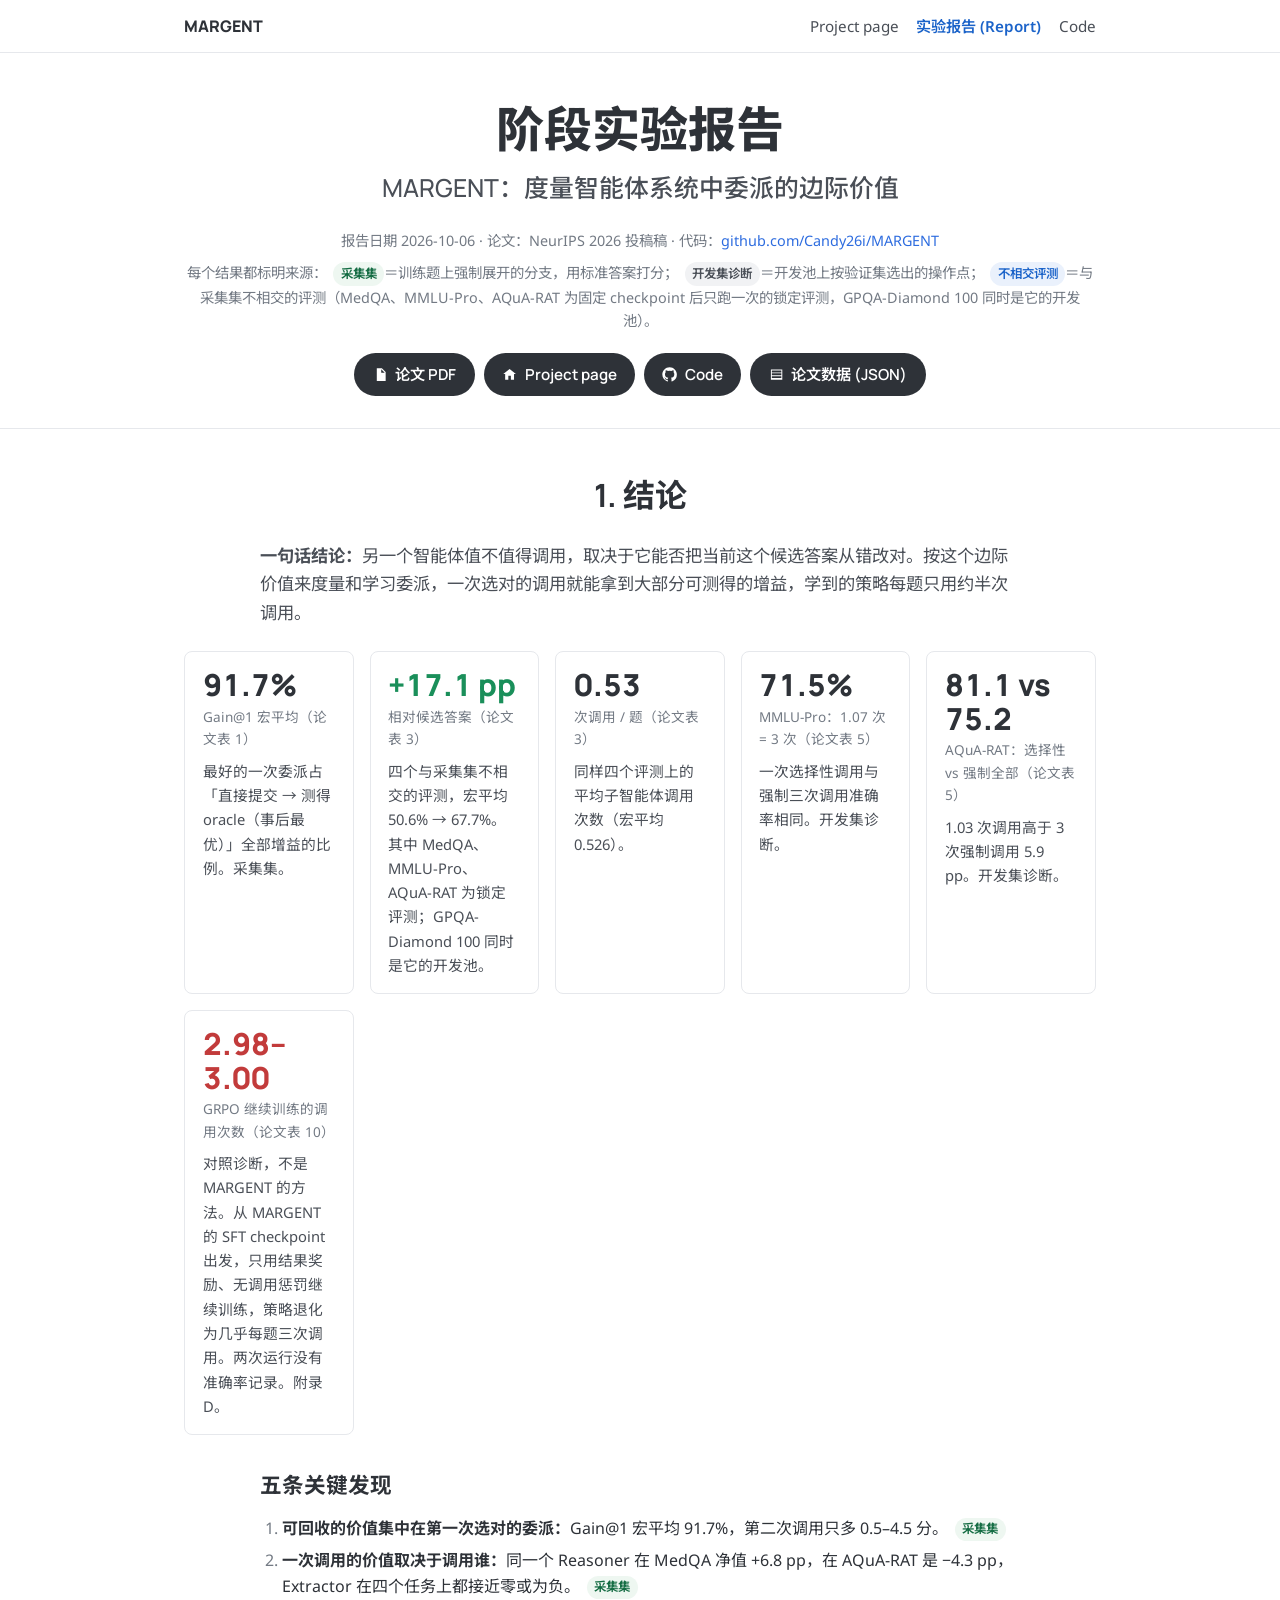
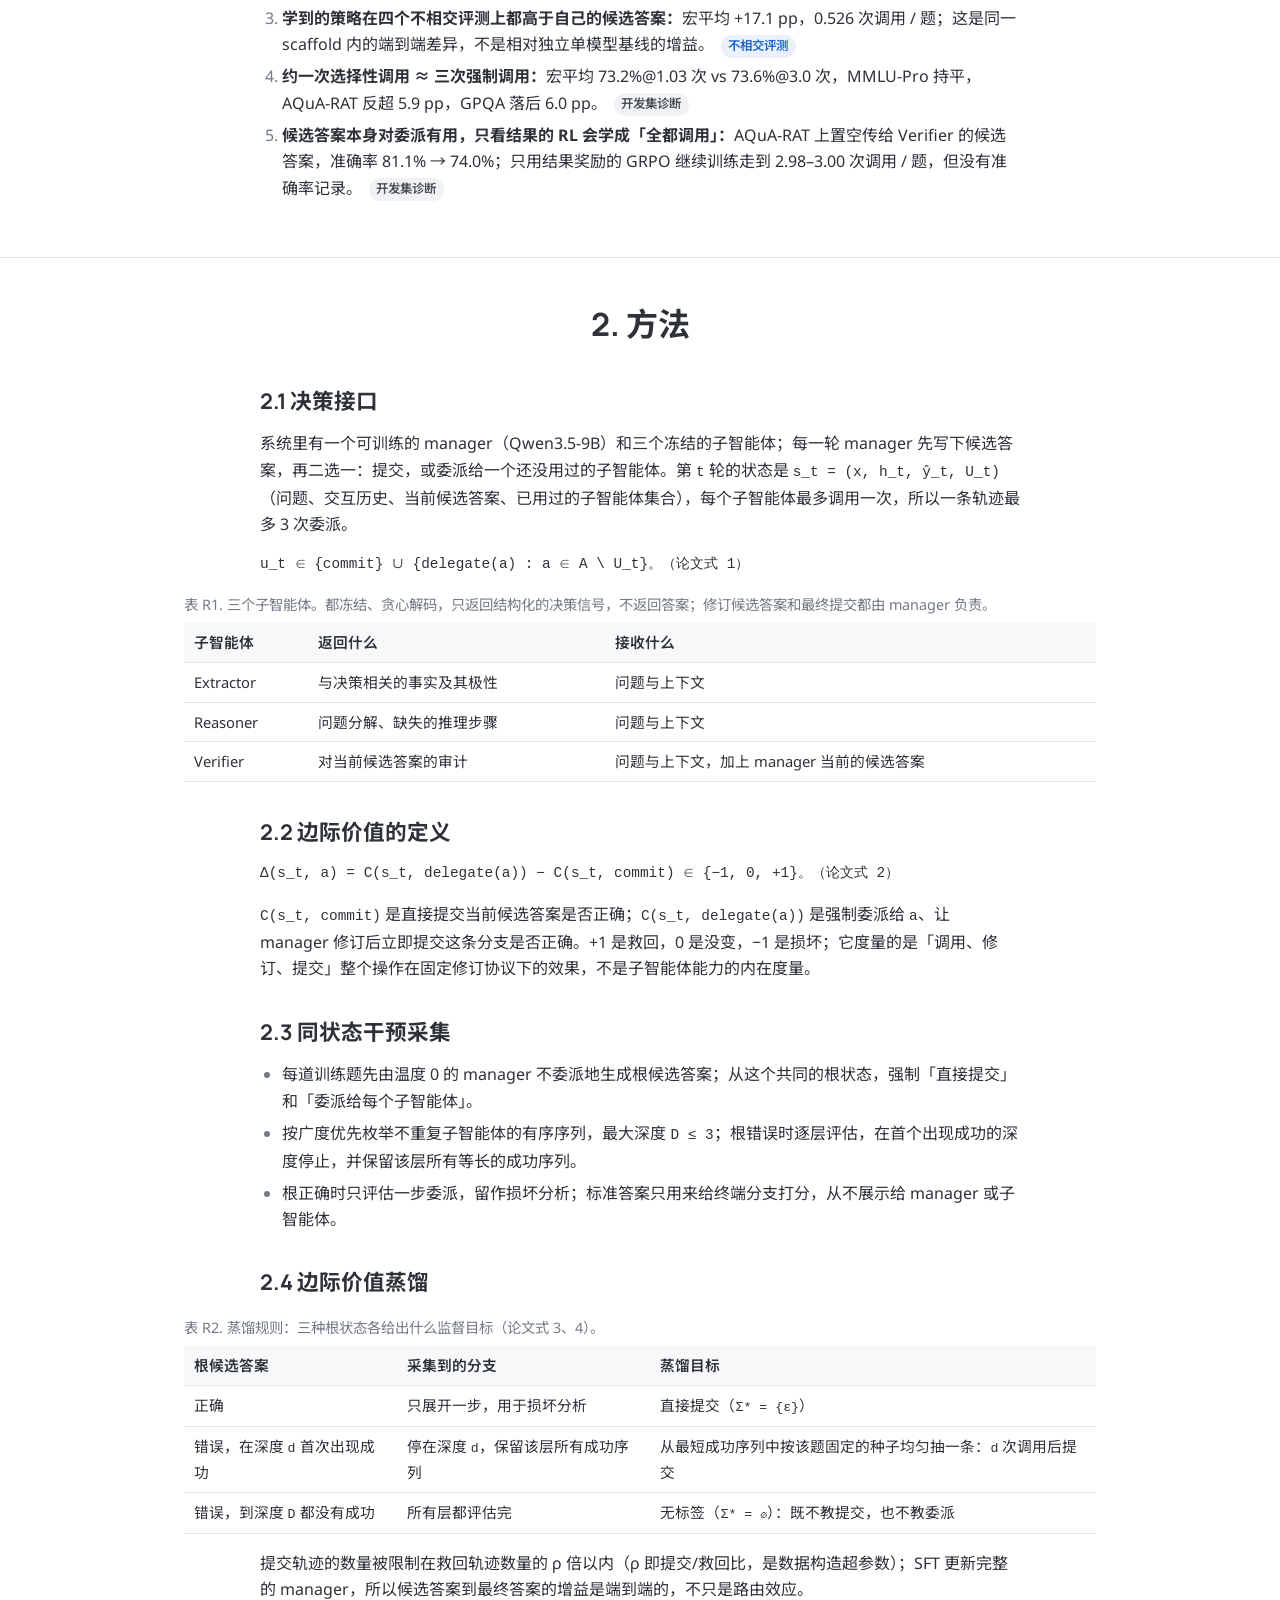
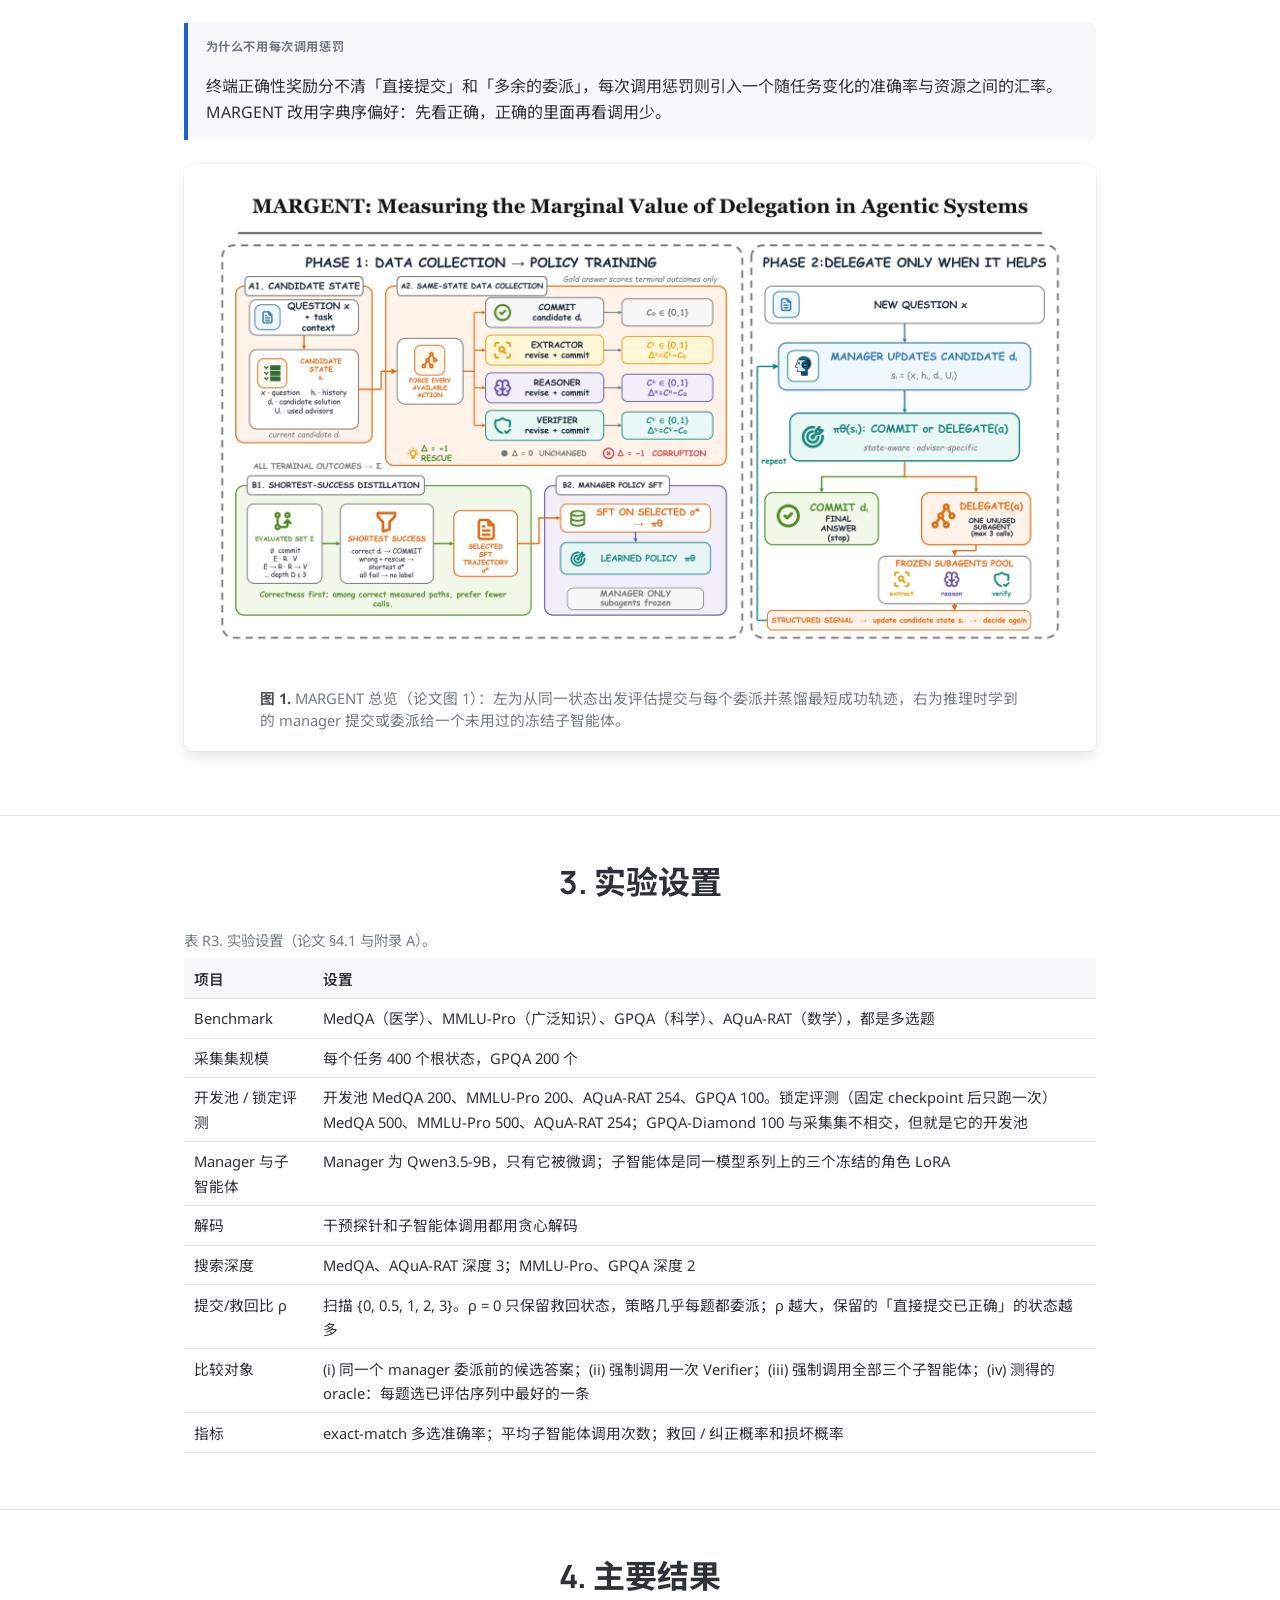
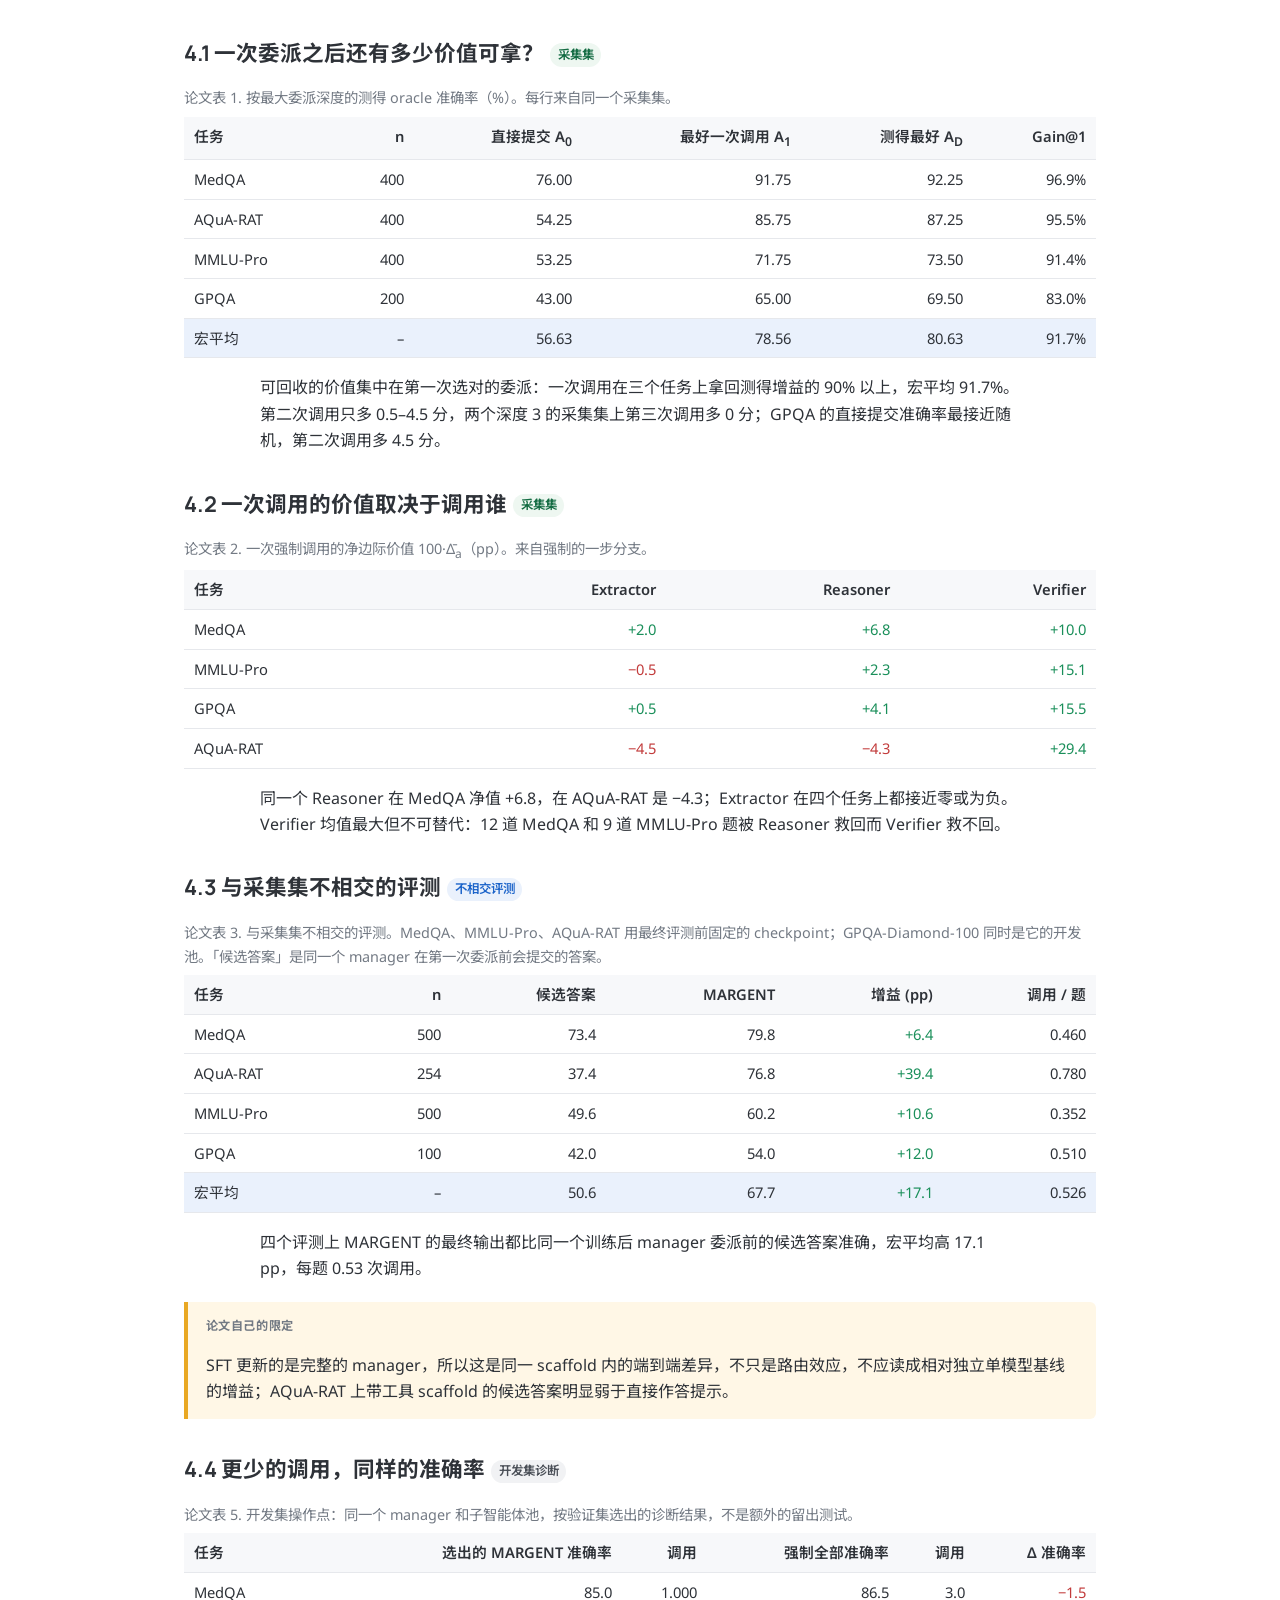
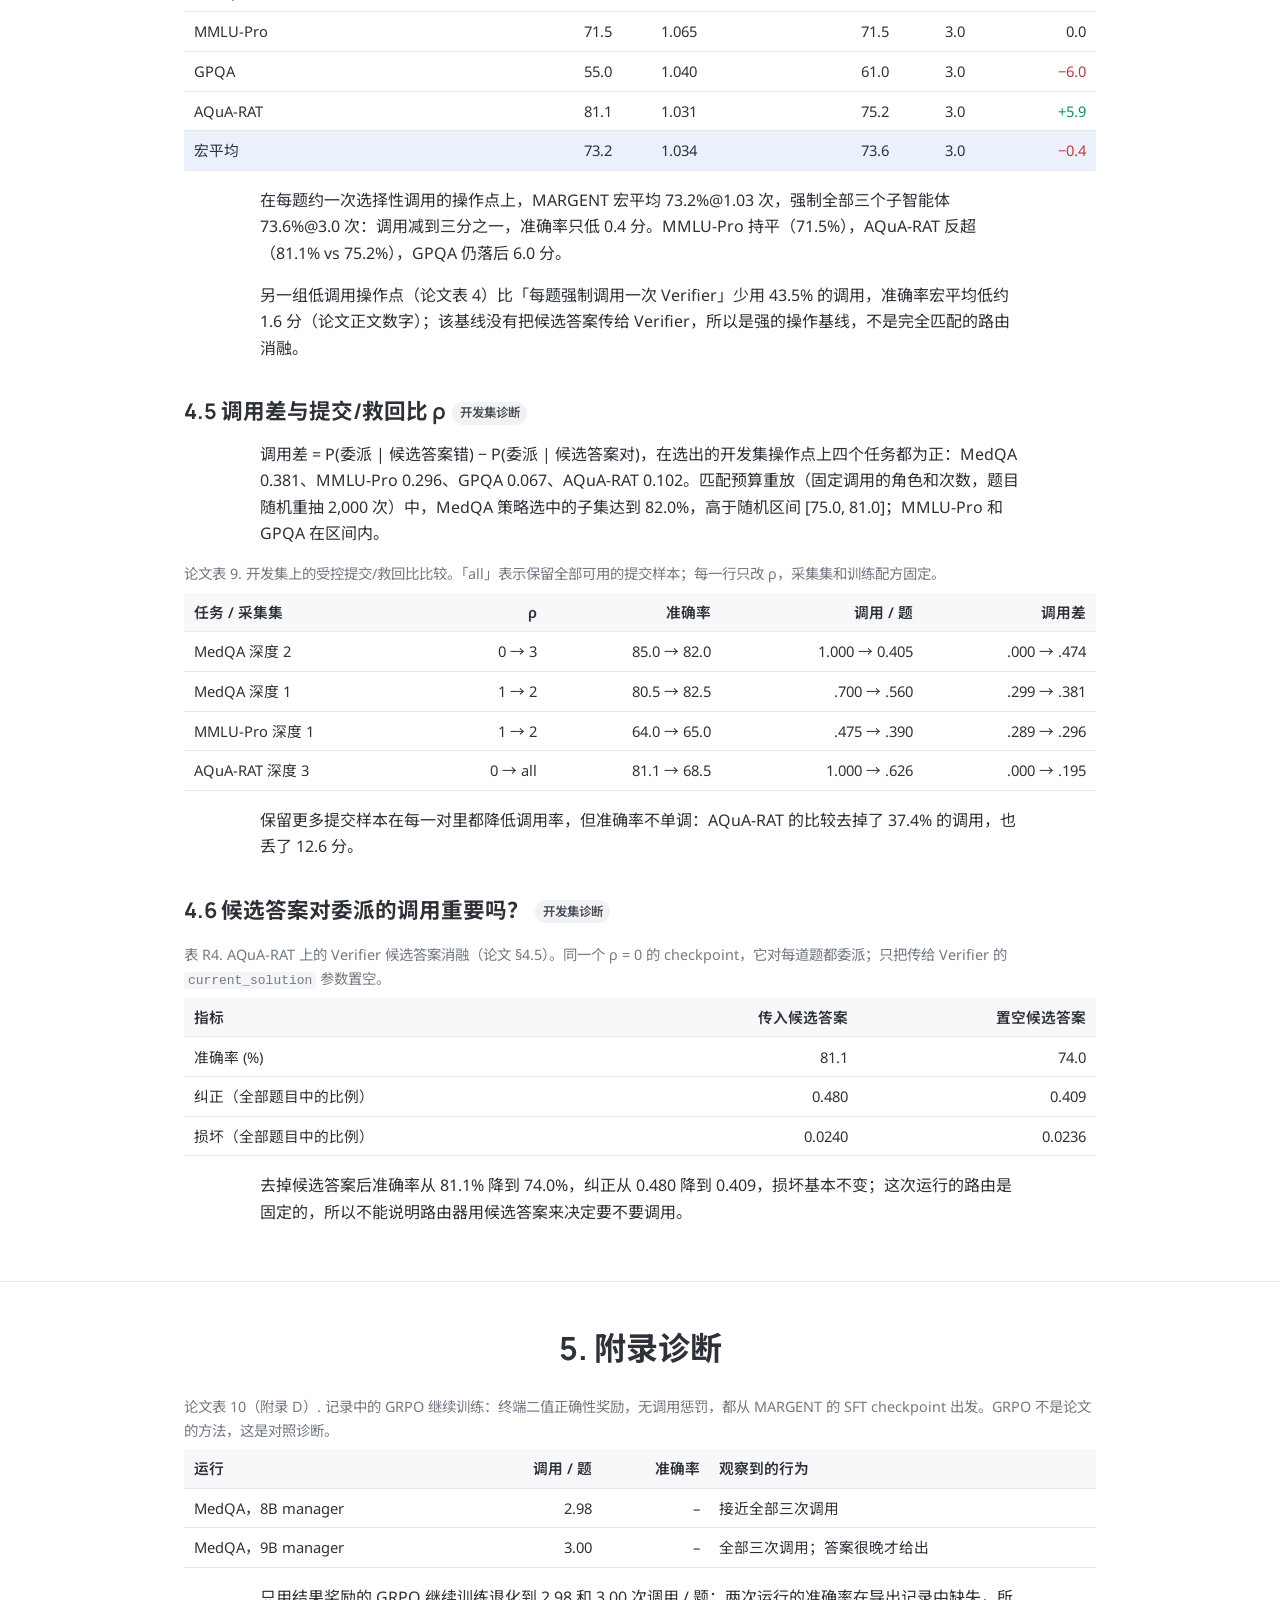
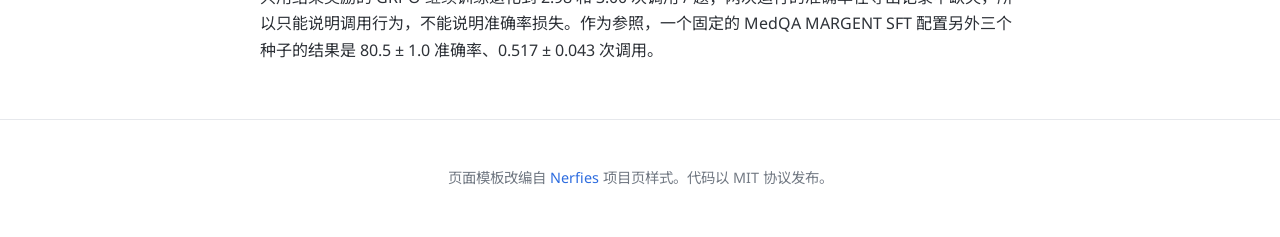
==== commit a5e21a90: "Condense the report to the key results Co-Authored-By: Claude Fable 5.1 <noreply@anthropic.com>" ====
--- a/report.html
+++ b/report.html
@@ -42,10 +42,10 @@
 <aside class="toc" aria-label="目录">
   <h4>目录</h4>
   <ul>
-    <li><a href="#summary">1. 摘要</a></li>
-    <li><a href="#paper">2. 论文方法概述</a></li>
+    <li><a href="#summary">1. 结论</a></li>
+    <li><a href="#paper">2. 方法</a></li>
     <li><a href="#setup">3. 实验设置</a></li>
-    <li><a href="#results">4. 论文结果</a></li>
+    <li><a href="#results">4. 主要结果</a></li>
     <li><a href="#diagnostics">5. 附录诊断</a></li>
   </ul>
 </aside>
@@ -56,7 +56,7 @@
     <h1 class="title">阶段实验报告</h1>
     <p class="subtitle">MARGENT：度量智能体系统中委派的边际价值</p>
     <p class="meta">报告日期 2026-10-06 · 论文：NeurIPS 2026 投稿稿 · 代码：<a href="https://github.com/Candy26i/MARGENT">github.com/Candy26i/MARGENT</a></p>
-    <p class="note">面向 10 分钟阅读：§1 可以单独读完。每个结果都标明来源：<span class="tag coll">采集集</span>＝训练题上强制展开的分支，用标准答案打分；<span class="tag dev">开发集诊断</span>＝开发池上按验证集选出的操作点；<span class="tag lock">不相交评测</span>＝与采集集不相交的评测。其中 MedQA、MMLU-Pro、AQuA-RAT 是固定 checkpoint 后只跑一次的锁定评测；GPQA-Diamond 100 同时是它的开发池。所有数字来自论文正文、<code>static/data/paper_tables.json</code>。</p>
+    <p class="note">每个结果都标明来源：<span class="tag coll">采集集</span>＝训练题上强制展开的分支，用标准答案打分；<span class="tag dev">开发集诊断</span>＝开发池上按验证集选出的操作点；<span class="tag lock">不相交评测</span>＝与采集集不相交的评测（MedQA、MMLU-Pro、AQuA-RAT 为固定 checkpoint 后只跑一次的锁定评测，GPQA-Diamond 100 同时是它的开发池）。</p>
     <div class="links">
       <a class="btn" href="static/MARGENT.pdf">
         <svg viewBox="0 0 24 24" aria-hidden="true"><path d="M6 2h8l6 6v14H6zm7 1.5V9h5.5zM8 12h8v1.5H8zm0 3h8v1.5H8zm0 3h5v1.5H8z"/></svg>
@@ -80,15 +80,12 @@
 
 <main>
 
-<!-- ===== 1. 摘要 ===== -->
+<!-- ===== 1. 结论 ===== -->
 <section class="section" id="summary">
   <div class="container">
-    <h2>1. 摘要</h2>
+    <h2>1. 结论</h2>
     <div class="prose">
       <p class="lead"><b>一句话结论：</b>另一个智能体值不值得调用，取决于它能否把当前这个候选答案从错改对。按这个边际价值来度量和学习委派，一次选对的调用就能拿到大部分可测得的增益，学到的策略每题只用约半次调用。</p>
-      <p>系统里有一个可训练的 manager（Qwen3.5-9B）和三个冻结的子智能体（Extractor、Reasoner、Verifier，代码中叫 advisor）。每一轮 manager 先写下候选答案（代码中的 <code>DRAFT_ANSWER</code>），然后二选一：提交，或者委派给一个还没用过的子智能体。子智能体只返回结构化信号，不给答案。只有 manager 被微调。</p>
-      <p>MARGENT 分两步。采集：从 manager 自己生成的同一个推理状态出发，分别强制「提交」和「委派给每个子智能体」，比较最终答案的对错，得到每次委派的边际价值。蒸馏：把最短的成功路径变成 manager 的监督数据。</p>
-      <p>结果：四个推理 benchmark 上，选对的一次委派平均拿到可测得 oracle（事后最优）增益的 91.7%。在与采集集不相交的评测上，学到的策略比自己委派前的候选答案高 17.1 pp，每题只调用 0.53 次。</p>
     </div>
 
     <div class="cards">
@@ -101,34 +98,30 @@
     </div>
 
     <div class="prose">
-      <h3>五条关键发现（论文的）</h3>
+      <h3>五条关键发现</h3>
       <ol>
-        <li><b>可回收的价值集中在第一次选对的委派。</b>Gain@1 在三个任务上超过 90%，宏平均 91.7%。第二次调用只多 0.5–4.5 分；在两个深度 3 的采集集上，第三次调用增加恰好为零。<span class="tag coll">采集集</span></li>
-        <li><b>一次调用的价值取决于调用谁。</b>净边际价值 = 救回比例减损坏比例。同一个 Reasoner 在 MedQA 是 +6.8 pp，在 AQuA-RAT 是 −4.3 pp。Extractor 在四个任务上都接近零或为负。Verifier 均值最大，但不能替代其他角色：12 道 MedQA 和 9 道 MMLU-Pro 题被 Reasoner 救回而 Verifier 救不回。<span class="tag coll">采集集</span></li>
-        <li><b>学到的策略在四个与采集集不相交的评测上都高于自己的候选答案</b>：宏平均 +17.1 pp，0.526 次调用 / 题。其中 GPQA-Diamond 100 同时是它的开发池，不是独立的锁定集。论文自己的限定：这是同一 scaffold（带子智能体工具的推理框架）内的端到端差异，不是相对独立单模型基线的增益。<span class="tag lock">不相交评测</span></li>
-        <li><b>约一次选择性调用 ≈ 三次强制调用。</b>操作点 = 一个训练好的 checkpoint 在开发池上得到的「调用次数、准确率」这一对数字。选出的操作点宏平均 73.2%@1.03 次，强制全部三个子智能体 73.6%@3.0 次。MMLU-Pro 持平（71.5%），AQuA-RAT 反超（81.1% vs 75.2%），GPQA 仍落后 6.0 pp。<span class="tag dev">开发集诊断</span></li>
-        <li><b>候选答案本身对委派有用；只看结果的 RL 会学成「全都调用」。</b>AQuA-RAT 上只把传给 Verifier 的候选答案置空，准确率 81.1% → 74.0%。<span class="tag dev">开发集诊断</span> 反过来，从 MARGENT 的 SFT checkpoint（论文称其为「选择性 SFT」checkpoint）出发、只用终端正确性奖励的 GRPO 继续训练，8B 与 9B 分别走到 2.98 和 3.00 次调用 / 题。这两次运行没有准确率记录，所以只能说明调用行为，不能说明准确率损失。附录 D 诊断；论文只说明是 MedQA，没有给出评测切分和题数。</li>
+        <li><b>可回收的价值集中在第一次选对的委派：</b>Gain@1 宏平均 91.7%，第二次调用只多 0.5–4.5 分。<span class="tag coll">采集集</span></li>
+        <li><b>一次调用的价值取决于调用谁：</b>同一个 Reasoner 在 MedQA 净值 +6.8 pp，在 AQuA-RAT 是 −4.3 pp，Extractor 在四个任务上都接近零或为负。<span class="tag coll">采集集</span></li>
+        <li><b>学到的策略在四个不相交评测上都高于自己的候选答案：</b>宏平均 +17.1 pp，0.526 次调用 / 题；这是同一 scaffold 内的端到端差异，不是相对独立单模型基线的增益。<span class="tag lock">不相交评测</span></li>
+        <li><b>约一次选择性调用 ≈ 三次强制调用：</b>宏平均 73.2%@1.03 次 vs 73.6%@3.0 次，MMLU-Pro 持平，AQuA-RAT 反超 5.9 pp，GPQA 落后 6.0 pp。<span class="tag dev">开发集诊断</span></li>
+        <li><b>候选答案本身对委派有用，只看结果的 RL 会学成「全都调用」：</b>AQuA-RAT 上置空传给 Verifier 的候选答案，准确率 81.1% → 74.0%；只用结果奖励的 GRPO 继续训练走到 2.98–3.00 次调用 / 题，但没有准确率记录。<span class="tag dev">开发集诊断</span></li>
       </ol>
     </div>
   </div>
 </section>
 
-<!-- ===== 2. 论文方法概述 ===== -->
+<!-- ===== 2. 方法 ===== -->
 <section class="section" id="paper">
   <div class="container">
-    <h2>2. 论文方法概述</h2>
-    <div class="prose">
-      <h3>2.1 问题</h3>
-      <p>多智能体系统靠多次交互换准确率。但每次交互都要额外计算，还会引入新的失败路径：子智能体可能重复已有工作、给出不一致的证据，或者把一个正确答案改错。现有的选择性方法大多按问题特征、团队结构或模型置信度来决定要不要交互。这些信号不直接比较「从当前推理状态出发，提交和委派各自会得到什么结果」。低置信度的答案未必有谁能修好，高置信度的答案也可能含有别人能查出的错。论文要回答的问题是：<b>什么时候再加一份智能是值得的？</b></p>
-
-      <h3>2.2 决策接口</h3>
-      <p>第 <span class="eq">t</span> 轮的状态是 <span class="eq">s_t = (x, h_t, ŷ_t, U_t)</span>：问题、交互历史、manager 当前的候选答案、已经用过的子智能体集合。动作空间是</p>
+    <h2>2. 方法</h2>
+    <div class="prose">
+      <h3>2.1 决策接口</h3>
+      <p>系统里有一个可训练的 manager（Qwen3.5-9B）和三个冻结的子智能体；每一轮 manager 先写下候选答案，再二选一：提交，或委派给一个还没用过的子智能体。第 <span class="eq">t</span> 轮的状态是 <span class="eq">s_t = (x, h_t, ŷ_t, U_t)</span>（问题、交互历史、当前候选答案、已用过的子智能体集合），每个子智能体最多调用一次，所以一条轨迹最多 3 次委派。</p>
       <p class="eq">u_t ∈ {commit} ∪ {delegate(a) : a ∈ A \ U_t}。（论文式 1）</p>
-      <p>提交就结束，<span class="eq">ŷ_t</span> 成为最终答案。委派把子智能体的输出加进历史，manager 修订候选答案，再决定一次。每个子智能体最多调用一次，所以一条轨迹最多 3 次委派。</p>
-    </div>
-    <div class="table-wrap">
-      <table>
-        <caption>表 R1. 三个子智能体。它们都冻结、贪心解码，只返回结构化的决策信号，不返回选项或答案；修订候选答案和最终提交都由 manager 负责。</caption>
+    </div>
+    <div class="table-wrap">
+      <table>
+        <caption>表 R1. 三个子智能体。都冻结、贪心解码，只返回结构化的决策信号，不返回答案；修订候选答案和最终提交都由 manager 负责。</caption>
         <thead><tr><th>子智能体</th><th>返回什么</th><th>接收什么</th></tr></thead>
         <tbody>
           <tr><td>Extractor</td><td>与决策相关的事实及其极性</td><td>问题与上下文</td></tr>
@@ -138,46 +131,41 @@
       </table>
     </div>
     <div class="prose">
-      <p>两个实现细节。子智能体输出有缓存，缓存键包含完整输入，所以 Verifier 对不同候选答案的审计不会串用。子智能体的训练数据由教师模型合成，经过 schema 校验和答案泄漏检查。</p>
-
-      <h3>2.3 边际价值的定义</h3>
-      <p>令 <span class="eq">C(s_t, commit) ∈ {0,1}</span> 表示直接提交当前候选答案是否正确。一步委派探针：强制 manager 委派给 <span class="eq">a</span>，把它的输出给 manager，再强制 manager 修订并提交，不再委派；记这条分支的正确性为 <span class="eq">C(s_t, delegate(a))</span>。于是</p>
+      <h3>2.2 边际价值的定义</h3>
       <p class="eq">Δ(s_t, a) = C(s_t, delegate(a)) − C(s_t, commit) ∈ {−1, 0, +1}。（论文式 2）</p>
-      <p>+1 是救回，0 是没变，−1 是损坏。边际价值同时取决于当前状态和被调用的子智能体，而不只是问题或子智能体本身。它度量的是「调用、修订、提交」整个操作在固定修订协议下的效果，不是子智能体能力的内在度量。</p>
-
-      <h3>2.4 同状态干预采集</h3>
+      <p><span class="eq">C(s_t, commit)</span> 是直接提交当前候选答案是否正确；<span class="eq">C(s_t, delegate(a))</span> 是强制委派给 <span class="eq">a</span>、让 manager 修订后立即提交这条分支是否正确。+1 是救回，0 是没变，−1 是损坏；它度量的是「调用、修订、提交」整个操作在固定修订协议下的效果，不是子智能体能力的内在度量。</p>
+
+      <h3>2.3 同状态干预采集</h3>
       <ul>
-        <li>每道训练题先由温度 0 的 manager 不委派地生成根候选答案。从这个共同的根状态，采集器强制「直接提交」和「委派给每个可用子智能体」。</li>
-        <li>按广度优先枚举不重复子智能体的有序序列，最大深度 <span class="eq">D ≤ 3</span>。三个子智能体一共 16 个有序序列（含直接提交）。</li>
-        <li>根候选答案错误：评估完当前深度的所有序列；只要这一层有成功，就停止，并保留所有等长的成功序列。整层都失败则继续到下一层，直到深度 <span class="eq">D</span>。</li>
-        <li>根候选答案正确：只评估一步委派，因为直接提交已经是最短成功轨迹；这些分支留作损坏分析。</li>
-        <li>标准答案只用来给终端分支打分，从不展示给 manager 或子智能体。</li>
+        <li>每道训练题先由温度 0 的 manager 不委派地生成根候选答案；从这个共同的根状态，强制「直接提交」和「委派给每个子智能体」。</li>
+        <li>按广度优先枚举不重复子智能体的有序序列，最大深度 <span class="eq">D ≤ 3</span>；根错误时逐层评估，在首个出现成功的深度停止，并保留该层所有等长的成功序列。</li>
+        <li>根正确时只评估一步委派，留作损坏分析；标准答案只用来给终端分支打分，从不展示给 manager 或子智能体。</li>
       </ul>
-      <p>根状态由 manager 自己生成，后代状态来自强制干预。这样比较的是同一个 manager 状态下的不同动作，包括当前策略本来不会选的动作，避免只在「策略已经委派的那些题」上估计子智能体的价值。式 2 只度量一步委派后立即提交的效果；一个第一步 Δ = 0 的动作仍可能是成功两步序列的开头，这类动作由下面的序列准则选中，而不是由一步 Δ 选中。</p>
-
-      <h3>2.5 边际价值蒸馏</h3>
-      <p>令 <span class="eq">Σ(s)</span> 为已评估的委派序列集合（含空序列 ε），<span class="eq">c_σ</span> 为序列 σ 的最终正确性。最短成功序列集合 <span class="eq">Σ*(s)</span>（论文式 3）：</p>
-    </div>
-    <div class="table-wrap">
-      <table>
-        <caption>表 R2. 蒸馏规则：三种根状态各给出什么监督目标。</caption>
+
+      <h3>2.4 边际价值蒸馏</h3>
+    </div>
+    <div class="table-wrap">
+      <table>
+        <caption>表 R2. 蒸馏规则：三种根状态各给出什么监督目标（论文式 3、4）。</caption>
         <thead><tr><th>根候选答案</th><th>采集到的分支</th><th>蒸馏目标</th></tr></thead>
         <tbody>
           <tr><td>正确</td><td>只展开一步，用于损坏分析</td><td>直接提交（<span class="eq">Σ* = {ε}</span>）</td></tr>
-          <tr><td>错误，在深度 <span class="eq">d</span> 首次出现成功（<span class="eq">d</span> = 1、2 或 3）</td><td>停在深度 <span class="eq">d</span>，保留该层所有成功序列</td><td>从这些最短成功序列中按该题固定的种子均匀抽一条（论文式 4）：<span class="eq">d</span> 次调用后提交。本报告 §4.1（论文表 1）的 Gain@1 显示绝大部分救回出现在深度 1</td></tr>
+          <tr><td>错误，在深度 <span class="eq">d</span> 首次出现成功</td><td>停在深度 <span class="eq">d</span>，保留该层所有成功序列</td><td>从最短成功序列中按该题固定的种子均匀抽一条：<span class="eq">d</span> 次调用后提交</td></tr>
           <tr><td>错误，到深度 <span class="eq">D</span> 都没有成功</td><td>所有层都评估完</td><td>无标签（<span class="eq">Σ* = ∅</span>）：既不教提交，也不教委派</td></tr>
         </tbody>
       </table>
     </div>
     <div class="prose">
-      <p>每条选中的轨迹在经过的每个状态上产生一个监督决策，最后是提交目标。为了不让「根已经正确」的题占满训练集，提交轨迹的数量被限制在救回轨迹数量的 ρ 倍以内；这个上限 ρ 就是提交/救回比，是数据构造超参数，第 4 节扫描它。SFT 更新完整的 manager，所以它既改动作选择，也改调用后的修订；候选答案到最终答案的增益是端到端的，不只是路由效应。分支在 SFT 前采集，SFT 后不重新采集。</p>
-      <h3>2.6 为什么不用每次调用惩罚</h3>
-      <p>终端正确性奖励分不清「直接提交」和「多余的委派」，两条路都对时它们得分一样。每次调用惩罚则引入一个随任务变化的准确率与资源之间的汇率。MARGENT 改用字典序偏好：先看正确，正确的里面再看调用少；不需要给正确性和调用次数定一个数值换算率。ρ 仍然控制保留多少直接提交的监督。</p>
+      <p>提交轨迹的数量被限制在救回轨迹数量的 ρ 倍以内（ρ 即提交/救回比，是数据构造超参数）；SFT 更新完整的 manager，所以候选答案到最终答案的增益是端到端的，不只是路由效应。</p>
+    </div>
+    <div class="callout">
+      <span class="label">为什么不用每次调用惩罚</span>
+      <p>终端正确性奖励分不清「直接提交」和「多余的委派」，每次调用惩罚则引入一个随任务变化的准确率与资源之间的汇率。MARGENT 改用字典序偏好：先看正确，正确的里面再看调用少。</p>
     </div>
     <div class="box">
       <figure>
         <img src="static/images/margent_overview.png" alt="MARGENT 总览图。左：从 manager 生成的同一状态出发，分别评估提交和每个委派，然后把最短成功轨迹蒸馏成 manager 的 SFT 数据。右：推理时学到的 manager 提交或委派给一个未用过的冻结子智能体，用结构化信号更新候选答案，再决定一次。" width="1800" height="1012">
-        <figcaption><b>图 1.</b> MARGENT 总览（论文图 1）。左：从 manager 生成的同一个状态出发，评估提交和每个可用的委派，然后蒸馏一条最短的测得成功轨迹用于 manager SFT。右：推理时，学到的 manager 提交，或委派给一个未用过的冻结子智能体，用返回的结构化信号更新候选答案，再决定一次。</figcaption>
+        <figcaption><b>图 1.</b> MARGENT 总览（论文图 1）：左为从同一状态出发评估提交与每个委派并蒸馏最短成功轨迹，右为推理时学到的 manager 提交或委派给一个未用过的冻结子智能体。</figcaption>
       </figure>
     </div>
   </div>
@@ -194,41 +182,28 @@
         <tbody>
           <tr><td>Benchmark</td><td>MedQA（医学）、MMLU-Pro（广泛知识）、GPQA（科学）、AQuA-RAT（数学），都是多选题</td></tr>
           <tr><td>采集集规模</td><td>每个任务 400 个根状态，GPQA 200 个</td></tr>
-          <tr><td>开发池（策略开发）</td><td>MedQA 200、MMLU-Pro 200、AQuA-RAT 254、GPQA 100</td></tr>
-          <tr><td>锁定评测</td><td>固定深度、ρ 和 checkpoint 之后只跑一次：MedQA 500、MMLU-Pro 500、AQuA-RAT 254。GPQA 没有单独的锁定集：GPQA-Diamond 100 与它的 446 题采集池不相交，但就是上一行的 GPQA 开发池（论文称诊断池）</td></tr>
-          <tr><td>Manager</td><td>Qwen3.5-9B</td></tr>
-          <tr><td>子智能体</td><td>同一模型系列上的三个冻结的角色 LoRA</td></tr>
+          <tr><td>开发池 / 锁定评测</td><td>开发池 MedQA 200、MMLU-Pro 200、AQuA-RAT 254、GPQA 100。锁定评测（固定 checkpoint 后只跑一次）MedQA 500、MMLU-Pro 500、AQuA-RAT 254；GPQA-Diamond 100 与采集集不相交，但就是它的开发池</td></tr>
+          <tr><td>Manager 与子智能体</td><td>Manager 为 Qwen3.5-9B，只有它被微调；子智能体是同一模型系列上的三个冻结的角色 LoRA</td></tr>
           <tr><td>解码</td><td>干预探针和子智能体调用都用贪心解码</td></tr>
-          <tr><td>搜索深度</td><td>MedQA、AQuA-RAT 深度 3；MMLU-Pro、GPQA 主采集深度 2</td></tr>
-          <tr><td>提交/救回比 ρ</td><td>在有记录的地方扫描 {0, 0.5, 1, 2, 3}。ρ = 0 只保留救回状态，这时策略几乎每题都委派；ρ 越大，保留的「直接提交已正确」的状态越多</td></tr>
-          <tr><td>锁定 checkpoint</td><td>MedQA <code>sft_3.0_s1</code>（取离复现配置均值最近的种子，不是最好的种子，论文附录 A）、AQuA-RAT <code>sft_1.0</code>、MMLU-Pro <code>sft_2.0</code>、GPQA <code>sft_2.0</code></td></tr>
-          <tr><td>无法救回的根状态</td><td>MedQA 31/400、AQuA-RAT 51/400、MMLU-Pro 106/400、GPQA 61/200；它们不产生路由标签</td></tr>
-          <tr><td>缺失的元数据</td><td>导出的实验记录里没有优化器、硬件、token 和延迟信息，所以资源只按子智能体调用次数计</td></tr>
-        </tbody>
-      </table>
-    </div>
-    <div class="prose">
-      <h3>比较对象与指标</h3>
-      <ul>
-        <li>(i) 同一个 manager 在任何委派之前的候选答案；(ii) 强制调用一次 Verifier；(iii) 强制调用全部三个子智能体（按记录的 scaffold 顺序，没有单独的顺序扫描）；(iv) 测得的 oracle：每题选已评估序列中最好的一条。</li>
-        <li>指标：exact-match 多选准确率；平均子智能体调用次数；从配对结果算出的救回 / 纠正概率和损坏概率。</li>
-      </ul>
-    </div>
-  </div>
-</section>
-
-<!-- ===== 4. 论文结果 ===== -->
+          <tr><td>搜索深度</td><td>MedQA、AQuA-RAT 深度 3；MMLU-Pro、GPQA 深度 2</td></tr>
+          <tr><td>提交/救回比 ρ</td><td>扫描 {0, 0.5, 1, 2, 3}。ρ = 0 只保留救回状态，策略几乎每题都委派；ρ 越大，保留的「直接提交已正确」的状态越多</td></tr>
+          <tr><td>比较对象</td><td>(i) 同一个 manager 委派前的候选答案；(ii) 强制调用一次 Verifier；(iii) 强制调用全部三个子智能体；(iv) 测得的 oracle：每题选已评估序列中最好的一条</td></tr>
+          <tr><td>指标</td><td>exact-match 多选准确率；平均子智能体调用次数；救回 / 纠正概率和损坏概率</td></tr>
+        </tbody>
+      </table>
+    </div>
+  </div>
+</section>
+
+<!-- ===== 4. 主要结果 ===== -->
 <section class="section" id="results">
   <div class="container">
-    <h2>4. 论文结果</h2>
-    <div class="prose">
-      <p>按论文 §4.2–4.5 的顺序。每个小节标明数据来源：<span class="tag coll">采集集</span>是训练题上的强制分支；<span class="tag dev">开发集诊断</span>是在开发池上、按验证集选出的操作点，论文明确说它们不是额外的留出测试；<span class="tag lock">不相交评测</span>是与采集集不相交的评测：MedQA、MMLU-Pro、AQuA-RAT 在固定 checkpoint 后只跑一次（锁定评测），GPQA-Diamond 100 同时是它的开发池。</p>
-    </div>
+    <h2>4. 主要结果</h2>
 
     <h3 id="results-oracle">4.1 一次委派之后还有多少价值可拿？<span class="tag coll">采集集</span></h3>
     <div class="table-wrap">
       <table>
-        <caption>论文表 1. 按最大委派深度的测得 oracle 准确率（%）。每行来自同一个采集集，深度之间不混用运行。</caption>
+        <caption>论文表 1. 按最大委派深度的测得 oracle 准确率（%）。每行来自同一个采集集。</caption>
         <thead><tr><th>任务</th><th class="num">n</th><th class="num">直接提交 A<sub>0</sub></th><th class="num">最好一次调用 A<sub>1</sub></th><th class="num">测得最好 A<sub>D</sub></th><th class="num">Gain@1</th></tr></thead>
         <tbody>
           <tr><td>MedQA</td><td class="num">400</td><td class="num">76.00</td><td class="num">91.75</td><td class="num">92.25</td><td class="num">96.9%</td></tr>
@@ -240,7 +215,7 @@
       </table>
     </div>
     <div class="prose">
-      <p>可回收的价值集中在第一次选对的委派。一次调用在三个任务上拿回测得增益的 90% 以上，宏平均 91.7%。第二次调用只多 0.5–4.5 分；在两个评估到深度 3 的主采集集上，第三次调用恰好多 0 分。GPQA 是例外：它的第二次调用多 4.5 分，在一个深度 2 的配置里 16% 的题调用了不止一次。GPQA 也是直接提交准确率最接近随机的任务，所以这个例外符合同一规律：第一个答案越弱，第二份意见还能加的越多。</p>
+      <p>可回收的价值集中在第一次选对的委派：一次调用在三个任务上拿回测得增益的 90% 以上，宏平均 91.7%。第二次调用只多 0.5–4.5 分，两个深度 3 的采集集上第三次调用多 0 分；GPQA 的直接提交准确率最接近随机，第二次调用多 4.5 分。</p>
     </div>
 
     <h3 id="results-roles">4.2 一次调用的价值取决于调用谁<span class="tag coll">采集集</span></h3>
@@ -257,14 +232,13 @@
       </table>
     </div>
     <div class="prose">
-      <p>范围很宽：同一个 Reasoner 在 MedQA 净值 +6.8，在 AQuA-RAT 是 −4.3；一个角色在一个任务上有用，在另一个任务上会直接损失准确率。Extractor 在四个任务上都接近零或为负。Verifier 均值最大，但不可替代：一步记录里有 12 道 MedQA 和 9 道 MMLU-Pro 题被 Reasoner 救回而 Verifier 救不回；而且对每道题都强制调用最强角色，仍会把调用花在已经正确的答案上。「总是调用 Verifier」是一条强的任务级规则，但表达不了状态级的「停下来」，也用不上少数需要其他角色的题。</p>
-      <p>另一个来自开发集的观察（不是采集集）：在较浅的 MMLU-Pro 和 GPQA 操作点上（论文只说 shallow，没有给出深度），学到的策略从不选择接近零价值的 Extractor。这说明蒸馏出的动作标签在推理时不看标准答案，也恢复了部分角色排序。</p>
+      <p>同一个 Reasoner 在 MedQA 净值 +6.8，在 AQuA-RAT 是 −4.3；Extractor 在四个任务上都接近零或为负。Verifier 均值最大但不可替代：12 道 MedQA 和 9 道 MMLU-Pro 题被 Reasoner 救回而 Verifier 救不回。</p>
     </div>
 
     <h3 id="results-disjoint">4.3 与采集集不相交的评测<span class="tag lock">不相交评测</span></h3>
     <div class="table-wrap">
       <table>
-        <caption>论文表 3. 与采集集不相交的评测。MedQA、MMLU-Pro、AQuA-RAT 用最终评测前固定的 checkpoint；GPQA-Diamond-100 与采集集不相交，但同时是它的开发池（论文称诊断池），不是锁定评测。「候选答案」是同一个 manager 在第一次委派前会提交的答案。</caption>
+        <caption>论文表 3. 与采集集不相交的评测。MedQA、MMLU-Pro、AQuA-RAT 用最终评测前固定的 checkpoint；GPQA-Diamond-100 同时是它的开发池。「候选答案」是同一个 manager 在第一次委派前会提交的答案。</caption>
         <thead><tr><th>任务</th><th class="num">n</th><th class="num">候选答案</th><th class="num">MARGENT</th><th class="num">增益 (pp)</th><th class="num">调用 / 题</th></tr></thead>
         <tbody>
           <tr><td>MedQA</td><td class="num">500</td><td class="num">73.4</td><td class="num">79.8</td><td class="num pos">+6.4</td><td class="num">0.460</td></tr>
@@ -280,36 +254,13 @@
     </div>
     <div class="callout warn">
       <span class="label">论文自己的限定</span>
-      <p>因为 SFT 更新的是完整的 manager，这是同一 scaffold 内的端到端差异，不是只由路由造成的因果效应，也不应读成相对一个独立提示的单模型基线的增益。这一点在 AQuA-RAT 上尤其重要：带工具的 scaffold 给出的候选答案明显弱于单独的 plain-answer（直接作答）提示。</p>
+      <p>SFT 更新的是完整的 manager，所以这是同一 scaffold 内的端到端差异，不只是路由效应，不应读成相对独立单模型基线的增益；AQuA-RAT 上带工具 scaffold 的候选答案明显弱于直接作答提示。</p>
     </div>
 
     <h3 id="results-calls">4.4 更少的调用，同样的准确率<span class="tag dev">开发集诊断</span></h3>
     <div class="table-wrap">
       <table>
-        <caption>论文表 4. 低调用的 MARGENT 策略 vs 对每题强制调用一次 Verifier。开发集诊断。MedQA 行是另外三个种子的均值（80.5 ± 1.0，0.517 ± 0.043 次），其余行是单次运行。</caption>
-        <thead><tr><th>任务</th><th class="num">MARGENT 准确率</th><th class="num">调用</th><th class="num">总是 Verifier 准确率</th><th class="num">调用</th><th class="num">少调用 (%)</th></tr></thead>
-        <tbody>
-          <tr><td>MedQA</td><td class="num">80.5</td><td class="num">0.517</td><td class="num">84.5</td><td class="num">1.0</td><td class="num">48.3</td></tr>
-          <tr><td>MMLU-Pro</td><td class="num">64.5</td><td class="num">0.340</td><td class="num">67.0</td><td class="num">1.0</td><td class="num">66.0</td></tr>
-          <tr><td>GPQA</td><td class="num">54.0</td><td class="num">0.510</td><td class="num">55.0</td><td class="num">1.0</td><td class="num">49.0</td></tr>
-          <tr><td>AQuA-RAT</td><td class="num">78.0</td><td class="num">0.894</td><td class="num">76.8</td><td class="num">1.0</td><td class="num">10.6</td></tr>
-          <tr class="hl"><td>宏平均</td><td class="num">69.3</td><td class="num">0.565</td><td class="num">70.8</td><td class="num">1.0</td><td class="num">43.5</td></tr>
-        </tbody>
-      </table>
-    </div>
-    <div class="prose">
-      <p>低调用的 MARGENT 策略比「每题强制调用一次 Verifier」少用 43.5% 的调用（宏平均 0.565 vs 1.00 次），准确率宏平均低约 1.6 分（论文正文数字；表中为 69.3% vs 70.8%）。拿 Verifier 做基线，是因为表 2 显示它是均值最强的角色，比「不调用」或「全调用」更有参考价值。MedQA 行用三种子均值，而不是更好看的那次 82.0%@0.405 运行。</p>
-    </div>
-    <div class="callout warn">
-      <span class="label">论文自己的限定</span>
-      <p>记录中的强制 Verifier 实现没有把同一个委派前的候选答案传给 Verifier。所以它是一个强的操作基线，不是完全匹配的路由消融。</p>
-    </div>
-    <div class="prose">
-      <p>表 5 换一组操作点。表 4 用的是低调用的 MARGENT 策略；表 5 用的是记录中准确率最好的操作点，调用约 1 次 / 题。两组都是 MARGENT 蒸馏出的 manager。论文没有说明两组操作点对应的 checkpoint 关系；数值上，表 5 的 MedQA 85.0%@1.000 与表 9 中 MedQA 深度 2、ρ = 0 的一端相同。</p>
-    </div>
-    <div class="table-wrap">
-      <table>
-        <caption>论文表 5. 开发集操作点：同一个 manager 和子智能体池。这些是按验证集选出的诊断结果，不是额外的留出测试。</caption>
+        <caption>论文表 5. 开发集操作点：同一个 manager 和子智能体池，按验证集选出的诊断结果，不是额外的留出测试。</caption>
         <thead><tr><th>任务</th><th class="num">选出的 MARGENT 准确率</th><th class="num">调用</th><th class="num">强制全部准确率</th><th class="num">调用</th><th class="num">Δ 准确率</th></tr></thead>
         <tbody>
           <tr><td>MedQA</td><td class="num">85.0</td><td class="num">1.000</td><td class="num">86.5</td><td class="num">3.0</td><td class="num neg">−1.5</td></tr>
@@ -321,51 +272,17 @@
       </table>
     </div>
     <div class="prose">
-      <p>在每题约一次选择性调用的操作点上，MARGENT 与强制调用全部三个子智能体基本持平。最好的记录操作点宏平均 73.2%、1.03 次调用；强制全部 73.6%、3.0 次调用。调用减到三分之一，准确率只低 0.4 分。差距集中在 GPQA：强制全部高 6.0 分；MedQA 上强制全部高 1.5 分。MMLU-Pro 是最干净的效率结果：1.07 次选择性调用与三次强制调用都是 71.5%。AQuA-RAT 说明调用更多可能有害：1.03 次选择性调用 81.1%，强制全部 75.2%。</p>
-      <h4>学到的策略下的救回与损坏</h4>
-      <p>术语：采集集上的「救回」和学到的策略下的「纠正」是同一件事，都指候选答案错、最终答案对；「损坏」指候选答案对、最终答案错。</p>
-    </div>
-    <div class="table-wrap">
-      <table>
-        <caption>论文表 8. 记录中的高调用 MARGENT 操作点的结果分解。纠正 = 候选答案错、最终对；损坏 = 候选答案对、最终错。都是全部题目中的比例，不是「被调用的题」中的条件比例。</caption>
-        <thead><tr><th>任务</th><th class="num">调用 / 题</th><th class="num">纠正</th><th class="num">损坏</th></tr></thead>
-        <tbody>
-          <tr><td>MedQA</td><td class="num">1.000</td><td class="num pos">0.210</td><td class="num neg">0.035</td></tr>
-          <tr><td>MMLU-Pro</td><td class="num">1.065</td><td class="num pos">0.250</td><td class="num neg">0.045</td></tr>
-          <tr><td>GPQA</td><td class="num">1.110</td><td class="num pos">0.190</td><td class="num neg">0.040</td></tr>
-          <tr><td>AQuA-RAT</td><td class="num">1.031</td><td class="num pos">0.480</td><td class="num neg">0.024</td></tr>
-        </tbody>
-      </table>
-    </div>
-    <div class="prose">
-      <p>只看准确率会掩盖委派的两个相反效果。每个策略的净值都为正，但比例差别很大：AQuA-RAT 纠正了 48.0% 的题、损坏 2.4%，二十比一；GPQA 纠正 19.0%、损坏 4.0%。这解释了为什么高 oracle 不能单独证明「全都调用」是对的：oracle 只保留成功分支，而可执行的策略要承担自己的错误。</p>
-    </div>
-
-    <h3 id="results-states">4.5 策略是否在正确的状态上调用？<span class="tag dev">开发集诊断</span></h3>
-    <div class="prose">
-      <p>调用差只用于分析，需要标准答案：P(委派 | 候选答案错) − P(委派 | 候选答案对)。在选出的开发集操作点上，四个任务的调用差都为正：MedQA 0.381、MMLU-Pro 0.296、GPQA 0.067、AQuA-RAT 0.102。GPQA 的小调用差与它较弱的策略结果一致：候选答案难以区分时，manager 接近无差别调用。调用差为正本身不能证明策略预测了「某个具体子智能体」的边际价值。</p>
-      <p>更严格的检验是匹配预算重放：固定调用的角色和调用次数，把题目随机重抽 2,000 次，得到随机选择下的 95% 区间；再看策略自己选中的那批题的准确率是否高于这个区间。MedQA 上策略选中的子集达到 82.0%，高于随机区间 [75.0, 81.0]；MMLU-Pro（59.5% vs [54.0, 60.5]）和 GPQA（51.0% vs [44.0, 53.0]）在区间内。「优于随机选择」的证据最强在 MedQA；这个检验分不开「用了候选答案」和「题目难度」两种解释。</p>
-    </div>
-    <div class="table-wrap">
-      <table>
-        <caption>论文表 7（附录 C）. 代表性开发集操作点上的候选答案准确率、相对随机猜测的余量（候选答案准确率 − 1/K）和调用差。论文称这些为「代表性」开发集操作点；它们的调用差（0.291 / 0.225 / 0.152 / 0.017）与正文「选出的操作点」的调用差（0.381 / 0.296 / 0.102 / 0.067）不同，论文未说明两组操作点的对应关系。</caption>
-        <thead><tr><th>任务</th><th class="num">选项数 K</th><th class="num">候选答案</th><th class="num">余量</th><th class="num">调用差</th></tr></thead>
-        <tbody>
-          <tr><td>MedQA</td><td class="num">4</td><td class="num">0.685</td><td class="num">0.435</td><td class="num">0.291</td></tr>
-          <tr><td>MMLU-Pro</td><td class="num">10</td><td class="num">0.560</td><td class="num">0.460</td><td class="num">0.225</td></tr>
-          <tr><td>AQuA-RAT</td><td class="num">5</td><td class="num">0.390</td><td class="num">0.190</td><td class="num">0.152</td></tr>
-          <tr><td>GPQA</td><td class="num">4</td><td class="num">0.420</td><td class="num">0.170</td><td class="num">0.017</td></tr>
-        </tbody>
-      </table>
-    </div>
-    <div class="prose">
-      <p>这张表不确立候选答案准确率与选择性之间的因果关系。它记录的是一个实际的失败边界：GPQA 的候选答案只比随机高 17 分，策略的调用差在数值上接近无差别调用，而且样本太小，分辨不出小的差别。按这些代表性操作点看，调用差在 GPQA（0.017）和 AQuA-RAT（0.152）最小，在 MMLU-Pro（0.225）和 MedQA（0.291）较大。这是描述性规律：候选答案接近随机时，选择性调用更难。</p>
-    </div>
-
-    <h3 id="results-rho">4.6 提交样本控制「调用 / 停止」的权衡<span class="tag dev">开发集诊断</span></h3>
-    <div class="table-wrap">
-      <table>
-        <caption>论文表 9. 开发集上的受控提交/救回比比较。「all」表示保留全部可用的提交样本。每一行只改 ρ，采集集和训练配方固定。</caption>
+      <p>在每题约一次选择性调用的操作点上，MARGENT 宏平均 73.2%@1.03 次，强制全部三个子智能体 73.6%@3.0 次：调用减到三分之一，准确率只低 0.4 分。MMLU-Pro 持平（71.5%），AQuA-RAT 反超（81.1% vs 75.2%），GPQA 仍落后 6.0 分。</p>
+      <p>另一组低调用操作点（论文表 4）比「每题强制调用一次 Verifier」少用 43.5% 的调用，准确率宏平均低约 1.6 分（论文正文数字）；该基线没有把候选答案传给 Verifier，所以是强的操作基线，不是完全匹配的路由消融。</p>
+    </div>
+
+    <h3 id="results-states">4.5 调用差与提交/救回比 ρ<span class="tag dev">开发集诊断</span></h3>
+    <div class="prose">
+      <p>调用差 = P(委派 | 候选答案错) − P(委派 | 候选答案对)，在选出的开发集操作点上四个任务都为正：MedQA 0.381、MMLU-Pro 0.296、GPQA 0.067、AQuA-RAT 0.102。匹配预算重放（固定调用的角色和次数，题目随机重抽 2,000 次）中，MedQA 策略选中的子集达到 82.0%，高于随机区间 [75.0, 81.0]；MMLU-Pro 和 GPQA 在区间内。</p>
+    </div>
+    <div class="table-wrap">
+      <table>
+        <caption>论文表 9. 开发集上的受控提交/救回比比较。「all」表示保留全部可用的提交样本；每一行只改 ρ，采集集和训练配方固定。</caption>
         <thead><tr><th>任务 / 采集集</th><th class="num">ρ</th><th class="num">准确率</th><th class="num">调用 / 题</th><th class="num">调用差</th></tr></thead>
         <tbody>
           <tr><td>MedQA 深度 2</td><td class="num">0 → 3</td><td class="num">85.0 → 82.0</td><td class="num">1.000 → 0.405</td><td class="num">.000 → .474</td></tr>
@@ -376,13 +293,13 @@
       </table>
     </div>
     <div class="prose">
-      <p>ρ 是每一对里唯一改变的数据构造变量。保留更多提交样本在每一对里都降低调用率；调用差通常同时上升，也就是剩下的调用更集中在错误的候选答案上；但准确率不单调。激进的 AQuA-RAT 比较去掉了 37.4% 的调用，也丢了 12.6 分。所以 ρ 是对策略行为的透明控制，不是免费的效率提升。</p>
-    </div>
-
-    <h3 id="results-candidate">4.7 候选答案对委派的调用重要吗？<span class="tag dev">开发集诊断</span></h3>
-    <div class="table-wrap">
-      <table>
-        <caption>表 R4. AQuA-RAT 上的 Verifier 候选答案消融（论文 §4.5）。同一个 ρ = 0 的 checkpoint，它对每道题都委派；不重训、不改调用预算，只把传给 Verifier 的 <code>current_solution</code> 参数置空。</caption>
+      <p>保留更多提交样本在每一对里都降低调用率，但准确率不单调：AQuA-RAT 的比较去掉了 37.4% 的调用，也丢了 12.6 分。</p>
+    </div>
+
+    <h3 id="results-candidate">4.6 候选答案对委派的调用重要吗？<span class="tag dev">开发集诊断</span></h3>
+    <div class="table-wrap">
+      <table>
+        <caption>表 R4. AQuA-RAT 上的 Verifier 候选答案消融（论文 §4.5）。同一个 ρ = 0 的 checkpoint，它对每道题都委派；只把传给 Verifier 的 <code>current_solution</code> 参数置空。</caption>
         <thead><tr><th>指标</th><th class="num">传入候选答案</th><th class="num">置空候选答案</th></tr></thead>
         <tbody>
           <tr><td>准确率 (%)</td><td class="num">81.1</td><td class="num">74.0</td></tr>
@@ -392,7 +309,7 @@
       </table>
     </div>
     <div class="prose">
-      <p>核心机制预测：子智能体的价值可能取决于它收到的答案，而不只是问题。去掉候选答案后准确率从 81.1% 降到 74.0%，纠正从 0.480 降到 0.409，损坏基本不变。所以候选答案是委派计算的有用审计对象。论文的限定：这次运行的路由是固定的，所以这个干预本身不能说明路由器用候选答案来决定要不要调用。</p>
+      <p>去掉候选答案后准确率从 81.1% 降到 74.0%，纠正从 0.480 降到 0.409，损坏基本不变；这次运行的路由是固定的，所以不能说明路由器用候选答案来决定要不要调用。</p>
     </div>
   </div>
 </section>
@@ -401,15 +318,9 @@
 <section class="section" id="diagnostics">
   <div class="container">
     <h2>5. 附录诊断</h2>
-    <div class="callout">
-      <span class="label">范围</span>
-      <p>本节的两组结果来自论文附录 B 和 D。它们是动机性诊断，不是主结果：GRPO 不是论文的方法；4B/8B/9B 的表格是在边际价值实验之前做的前期实验。</p>
-    </div>
-
-    <h3 id="diag-grpo">5.1 只用结果奖励的 GRPO 退化到三次调用（附录 D）</h3>
-    <div class="table-wrap">
-      <table>
-        <caption>论文表 10. 记录中的 GRPO 继续训练：终端二值正确性奖励，无调用惩罚，都从 MARGENT 的 SFT checkpoint（论文称「选择性 SFT」）出发。两次运行的准确率在导出的实验记录中缺失，论文不做填补。所以附录 D 只支持关于调用行为的结论，不支持关于准确率损失的结论。</caption>
+    <div class="table-wrap">
+      <table>
+        <caption>论文表 10（附录 D）. 记录中的 GRPO 继续训练：终端二值正确性奖励，无调用惩罚，都从 MARGENT 的 SFT checkpoint 出发。GRPO 不是论文的方法，这是对照诊断。</caption>
         <thead><tr><th>运行</th><th class="num">调用 / 题</th><th class="num">准确率</th><th>观察到的行为</th></tr></thead>
         <tbody>
           <tr><td>MedQA，8B manager</td><td class="num">2.98</td><td class="num">–</td><td>接近全部三次调用</td></tr>
@@ -418,26 +329,7 @@
       </table>
     </div>
     <div class="prose">
-      <p>作为参照，一个固定的 MedQA MARGENT SFT 配置另外三个种子的结果是 80.5 ± 1.0 准确率、0.517 ± 0.043 次调用（均值 ± 标准差）。论文附录 A 说锁定 checkpoint <code>sft_3.0_s1</code> 取的是离「复现配置」均值最近的种子；论文没有说明这个复现配置是否就是上述三种子配置，也没有说 GRPO 继续训练是否从它出发。其余任务级比较都是单次运行。</p>
-    </div>
-    <h3 id="diag-scaling">5.2 前期 4B / 8B / 9B 实验（附录 B）</h3>
-    <div class="prose">
-      <p>论文表 6 的要点：最好的前期多智能体变体相对同规模 base 模型的增益在 9B 上明显缩小，9B GPQA 为零。这些实验做在边际价值实验之前。作者在最终四个任务中的三个上，用 Qwen3-4B、Qwen3-8B、Qwen3.5-9B 评估了冷启动、通用（Generic）和任务专用（Specific）的多智能体训练变体。开发集每任务 100–200 题。表 6 取每个（任务，规模）格子里最好的变体减去同规模 base。因为是跨多个变体取最大值，而且样本小，论文把它定位为「动机性张力的证据」，不是 scaling law，也不是主比较。</p>
-    </div>
-    <div class="table-wrap">
-      <table>
-        <caption>论文表 6（附录 B）. 最好的前期多智能体变体相对同规模 base 模型的回溯增益（pp）。</caption>
-        <thead><tr><th>任务</th><th class="num">Qwen3-4B</th><th class="num">Qwen3-8B</th><th class="num">Qwen3.5-9B</th></tr></thead>
-        <tbody>
-          <tr><td>MedQA</td><td class="num pos">+16.5</td><td class="num pos">+20.0</td><td class="num pos">+4.0</td></tr>
-          <tr><td>GPQA</td><td class="num pos">+13.0</td><td class="num pos">+6.0</td><td class="num">+0.0</td></tr>
-          <tr><td>MMLU-Pro</td><td class="num pos">+30.5</td><td class="num pos">+22.5</td><td class="num pos">+10.5</td></tr>
-          <tr class="hl"><td>宏平均增益</td><td class="num pos">+20.0</td><td class="num pos">+16.2</td><td class="num pos">+4.8</td></tr>
-        </tbody>
-      </table>
-    </div>
-    <div class="prose">
-      <p>论文对这段历史的结论：只看结果的 GRPO 和额外的子智能体 SFT 都没有稳定地改善早期流程，而 manager 侧的冷启动 SFT 改善了大多数（任务，规模）格子。这些前期变体之间不止一个因素不同，所以论文不把它们当消融，它们的作用是促成受控的同状态采集。</p>
+      <p>只用结果奖励的 GRPO 继续训练退化到 2.98 和 3.00 次调用 / 题；两次运行的准确率在导出记录中缺失，所以只能说明调用行为，不能说明准确率损失。作为参照，一个固定的 MedQA MARGENT SFT 配置另外三个种子的结果是 80.5 ± 1.0 准确率、0.517 ± 0.043 次调用。</p>
     </div>
   </div>
 </section>
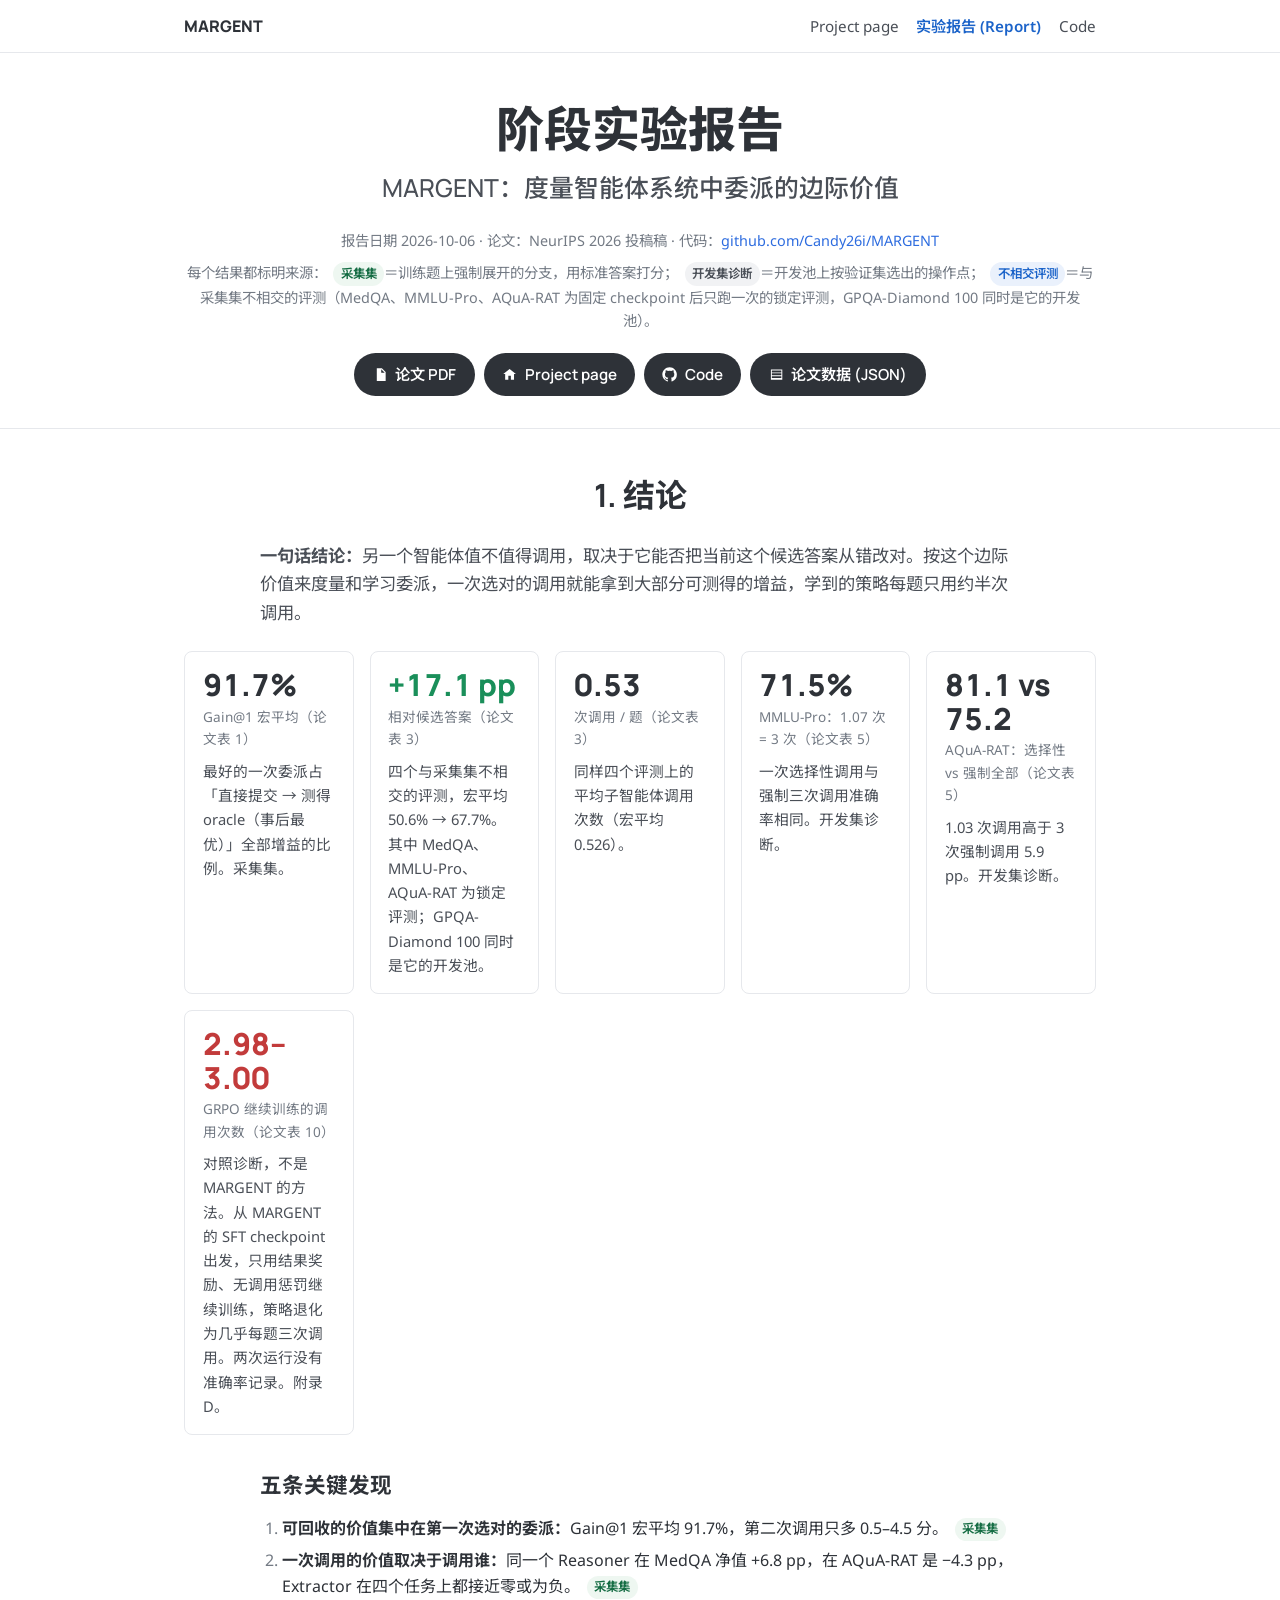
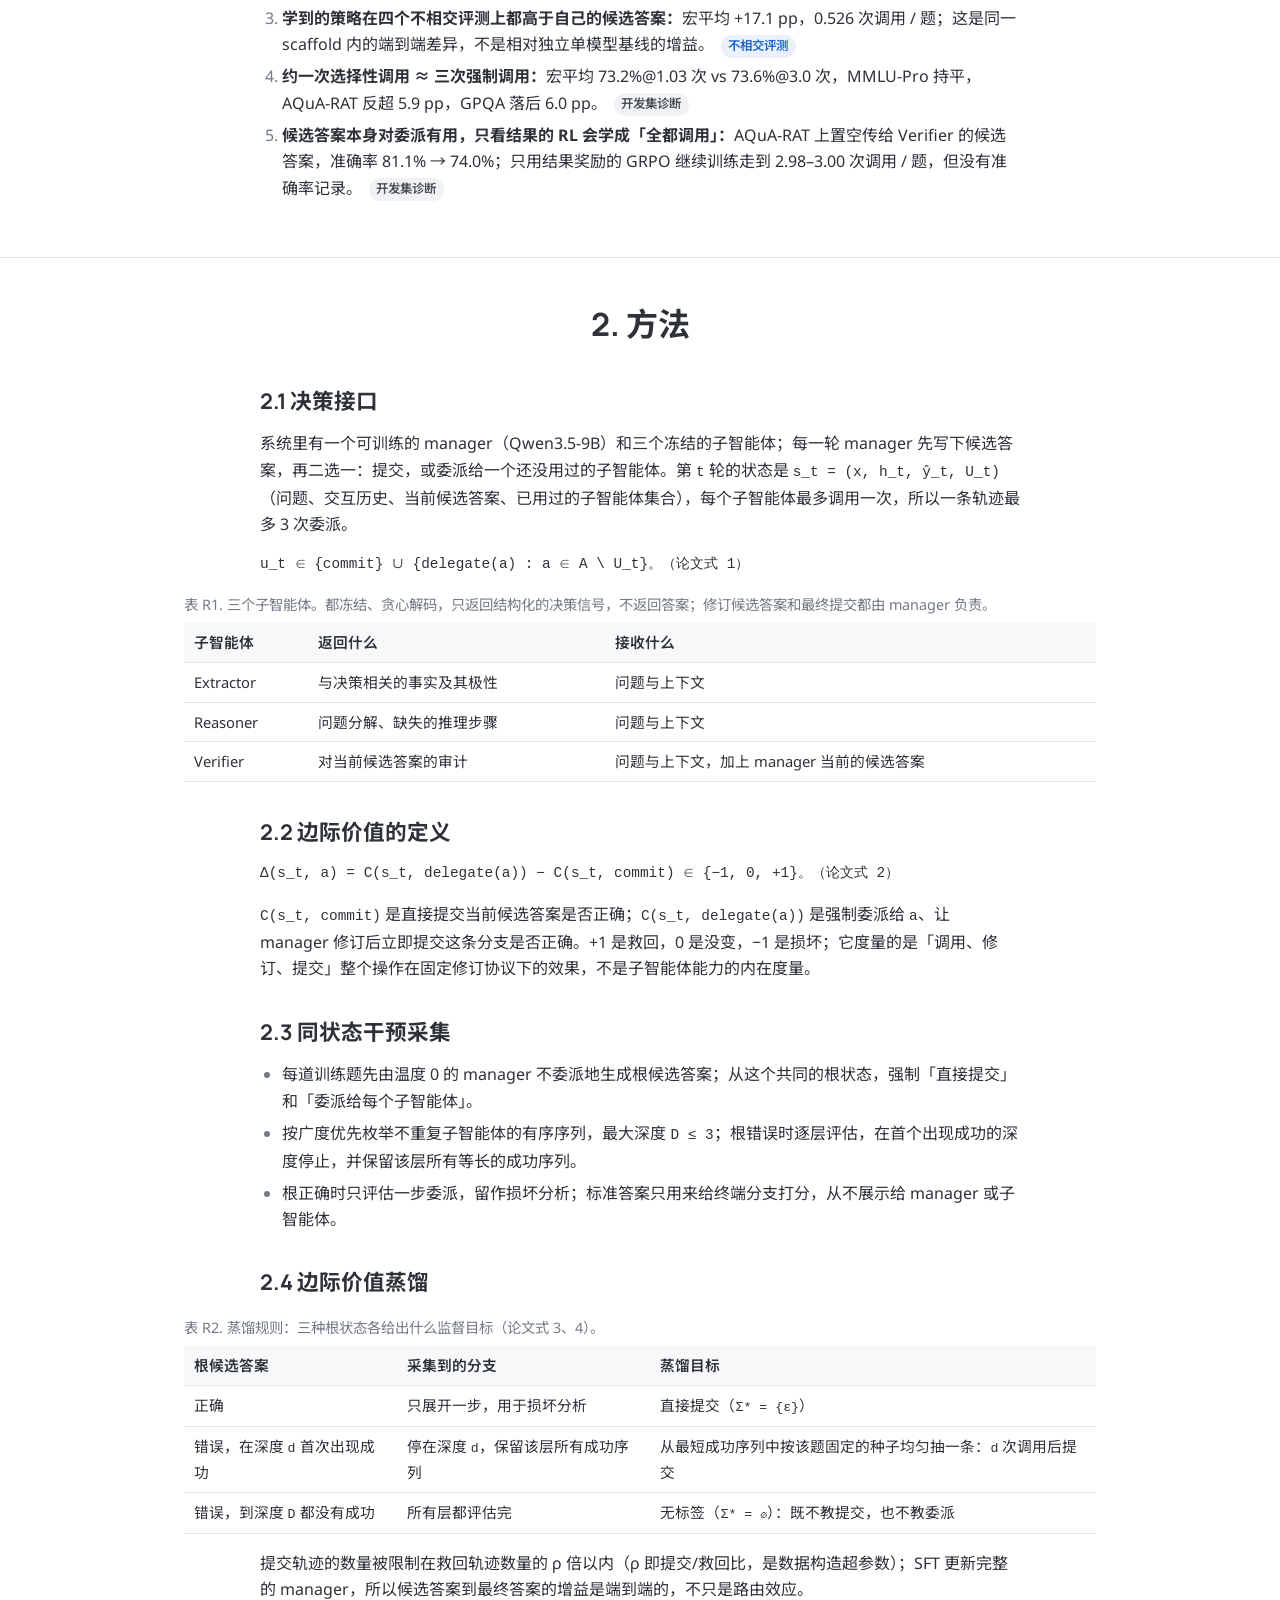
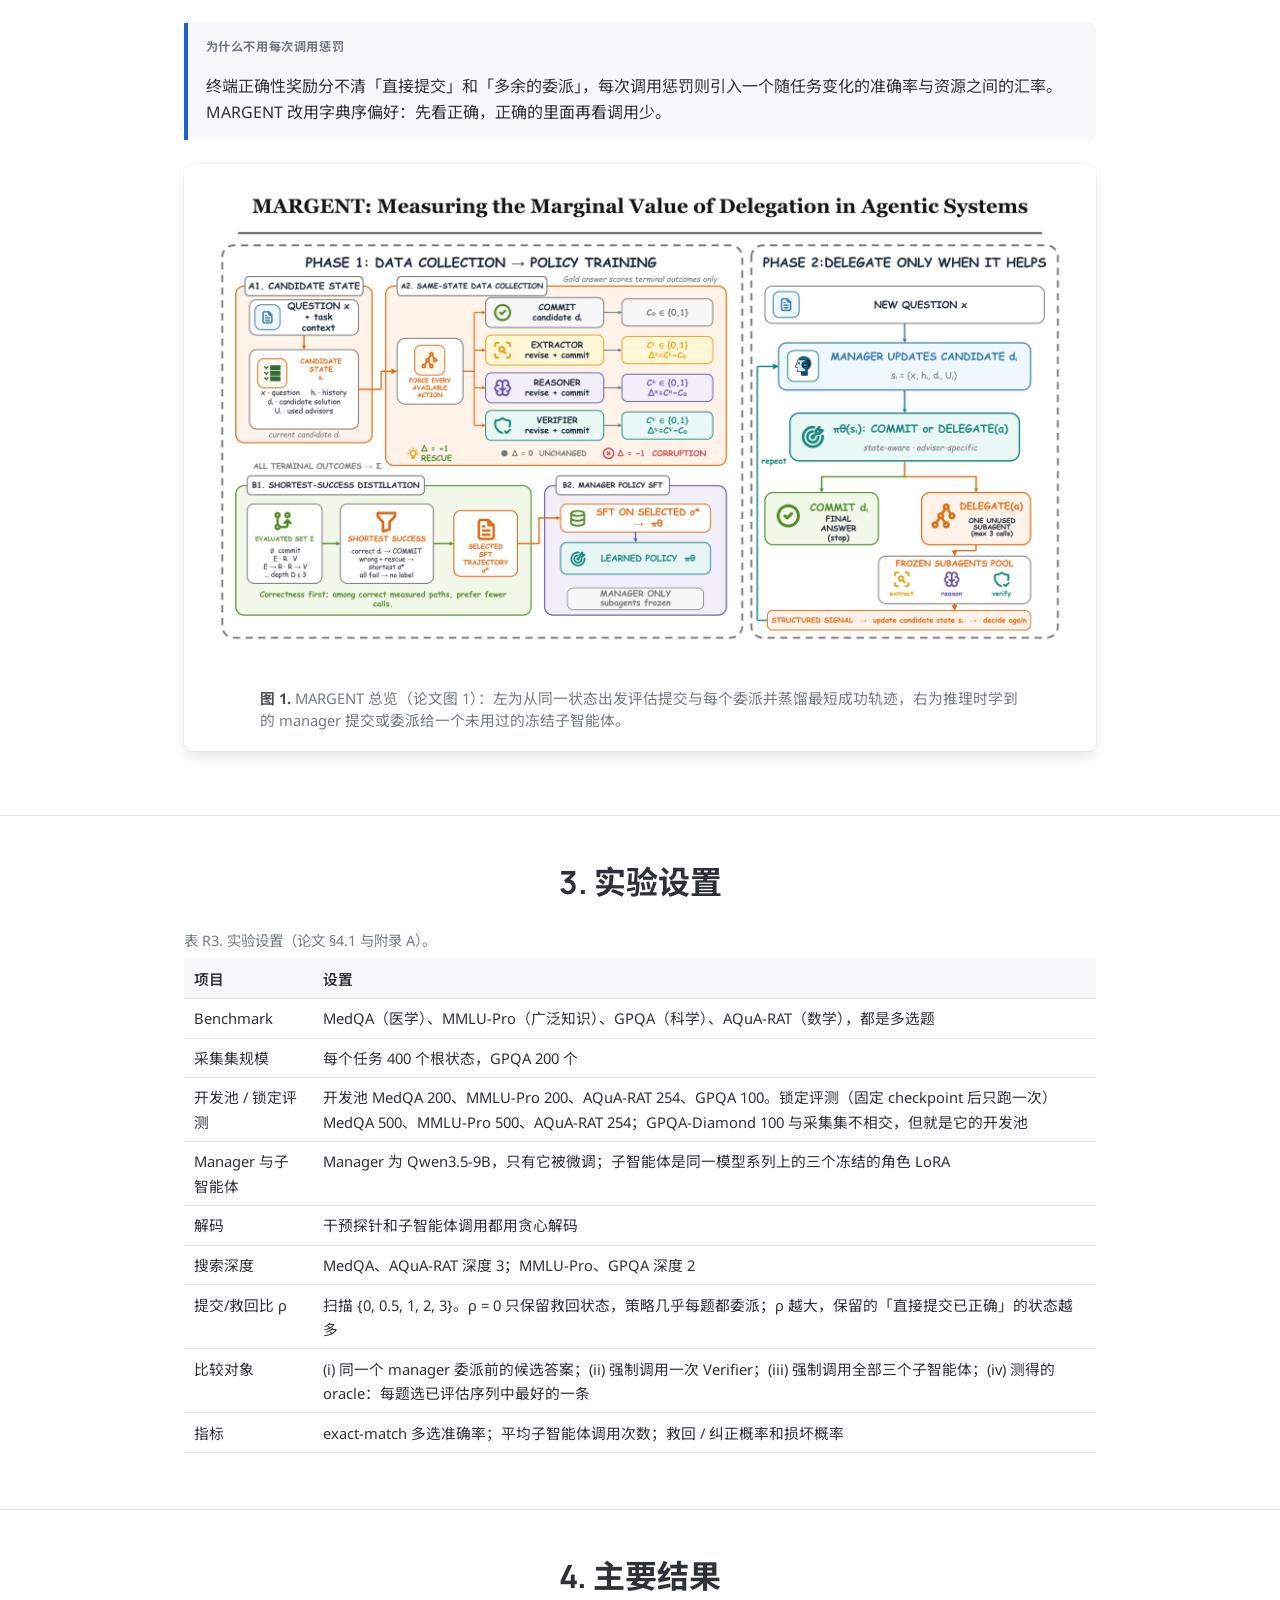
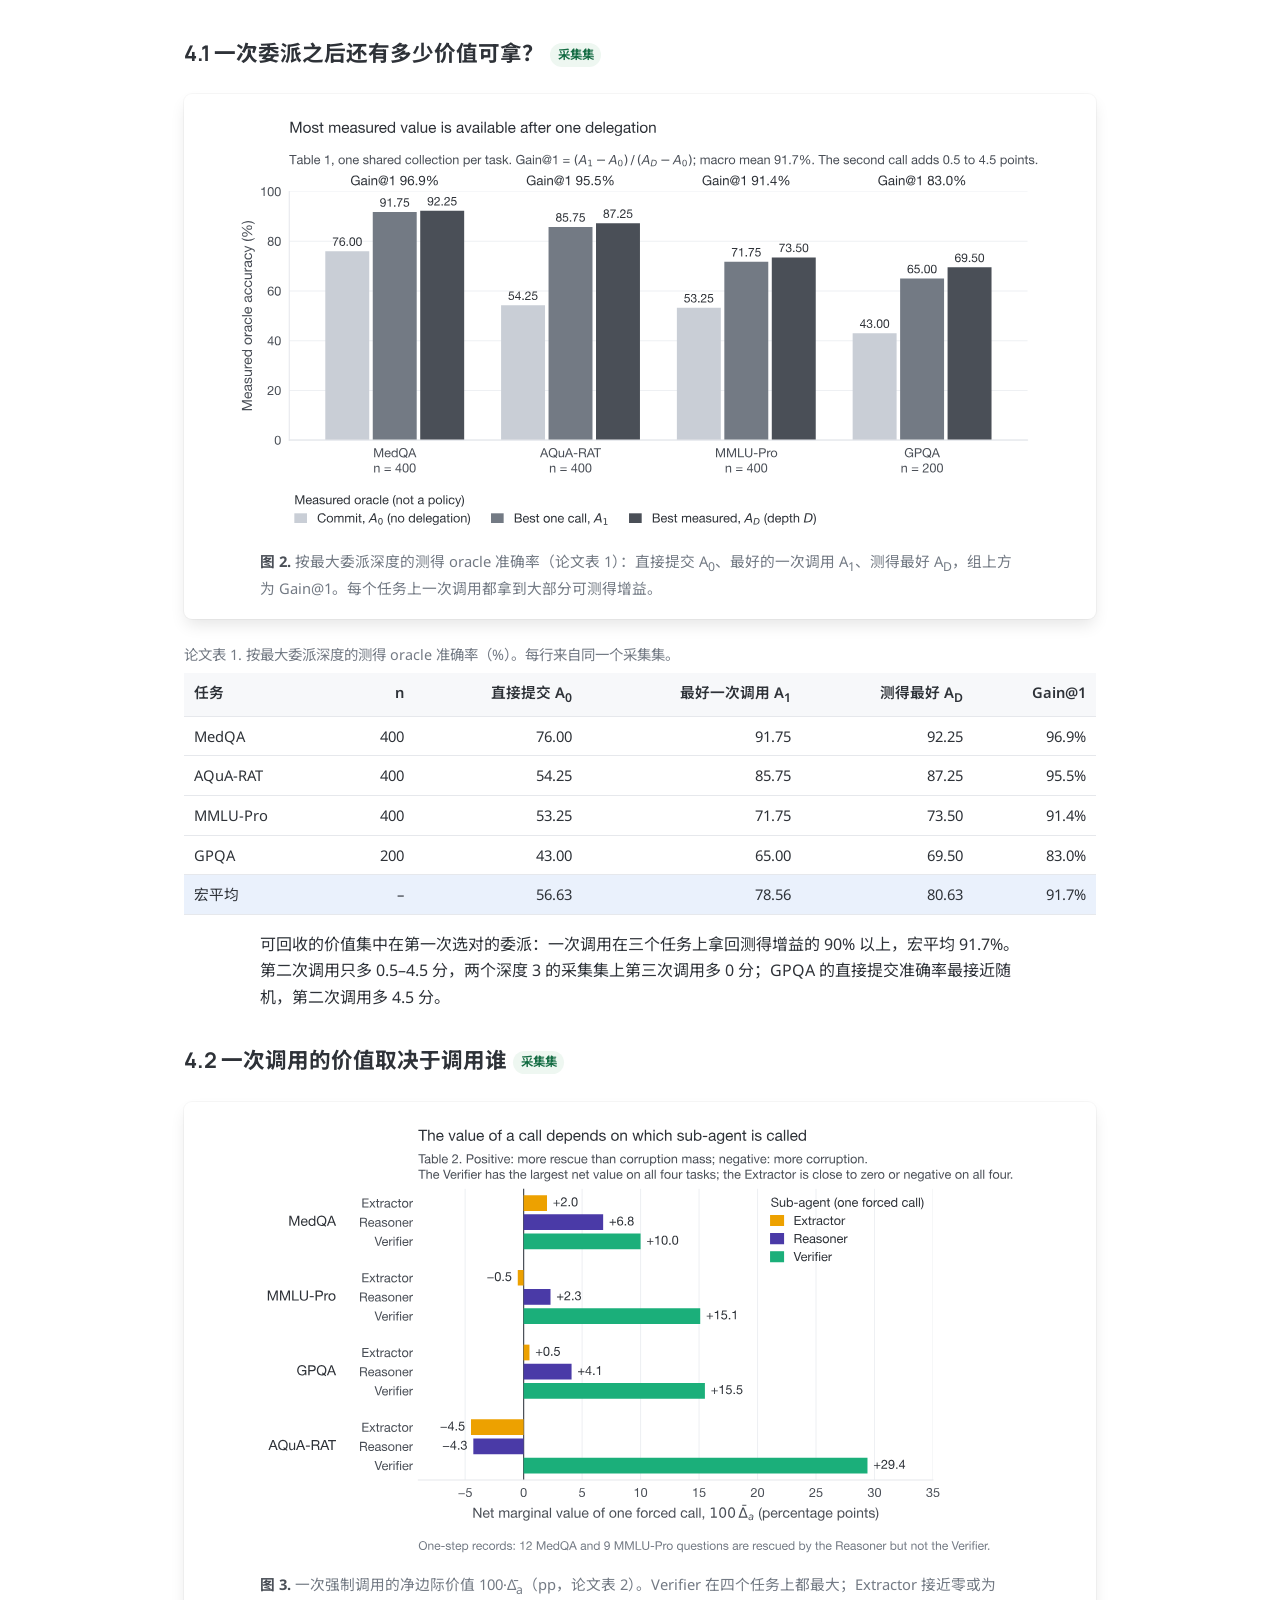
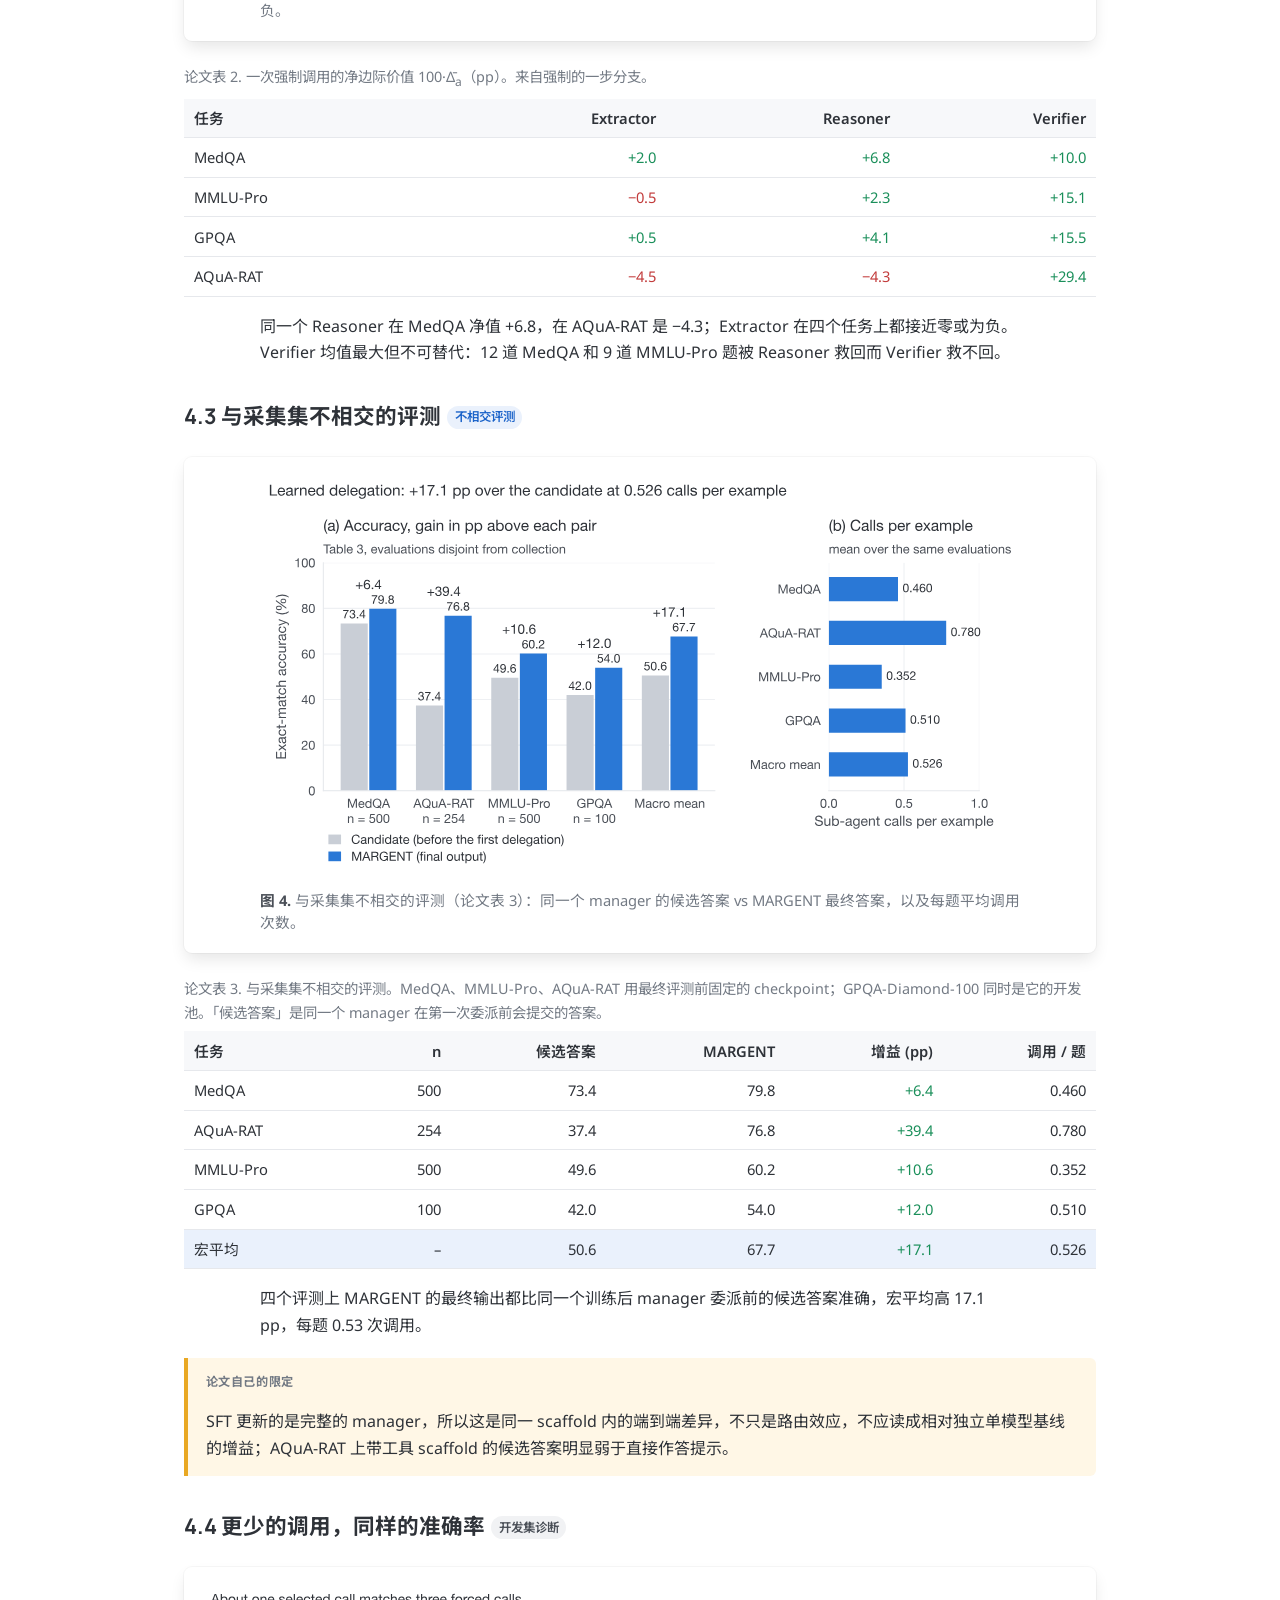
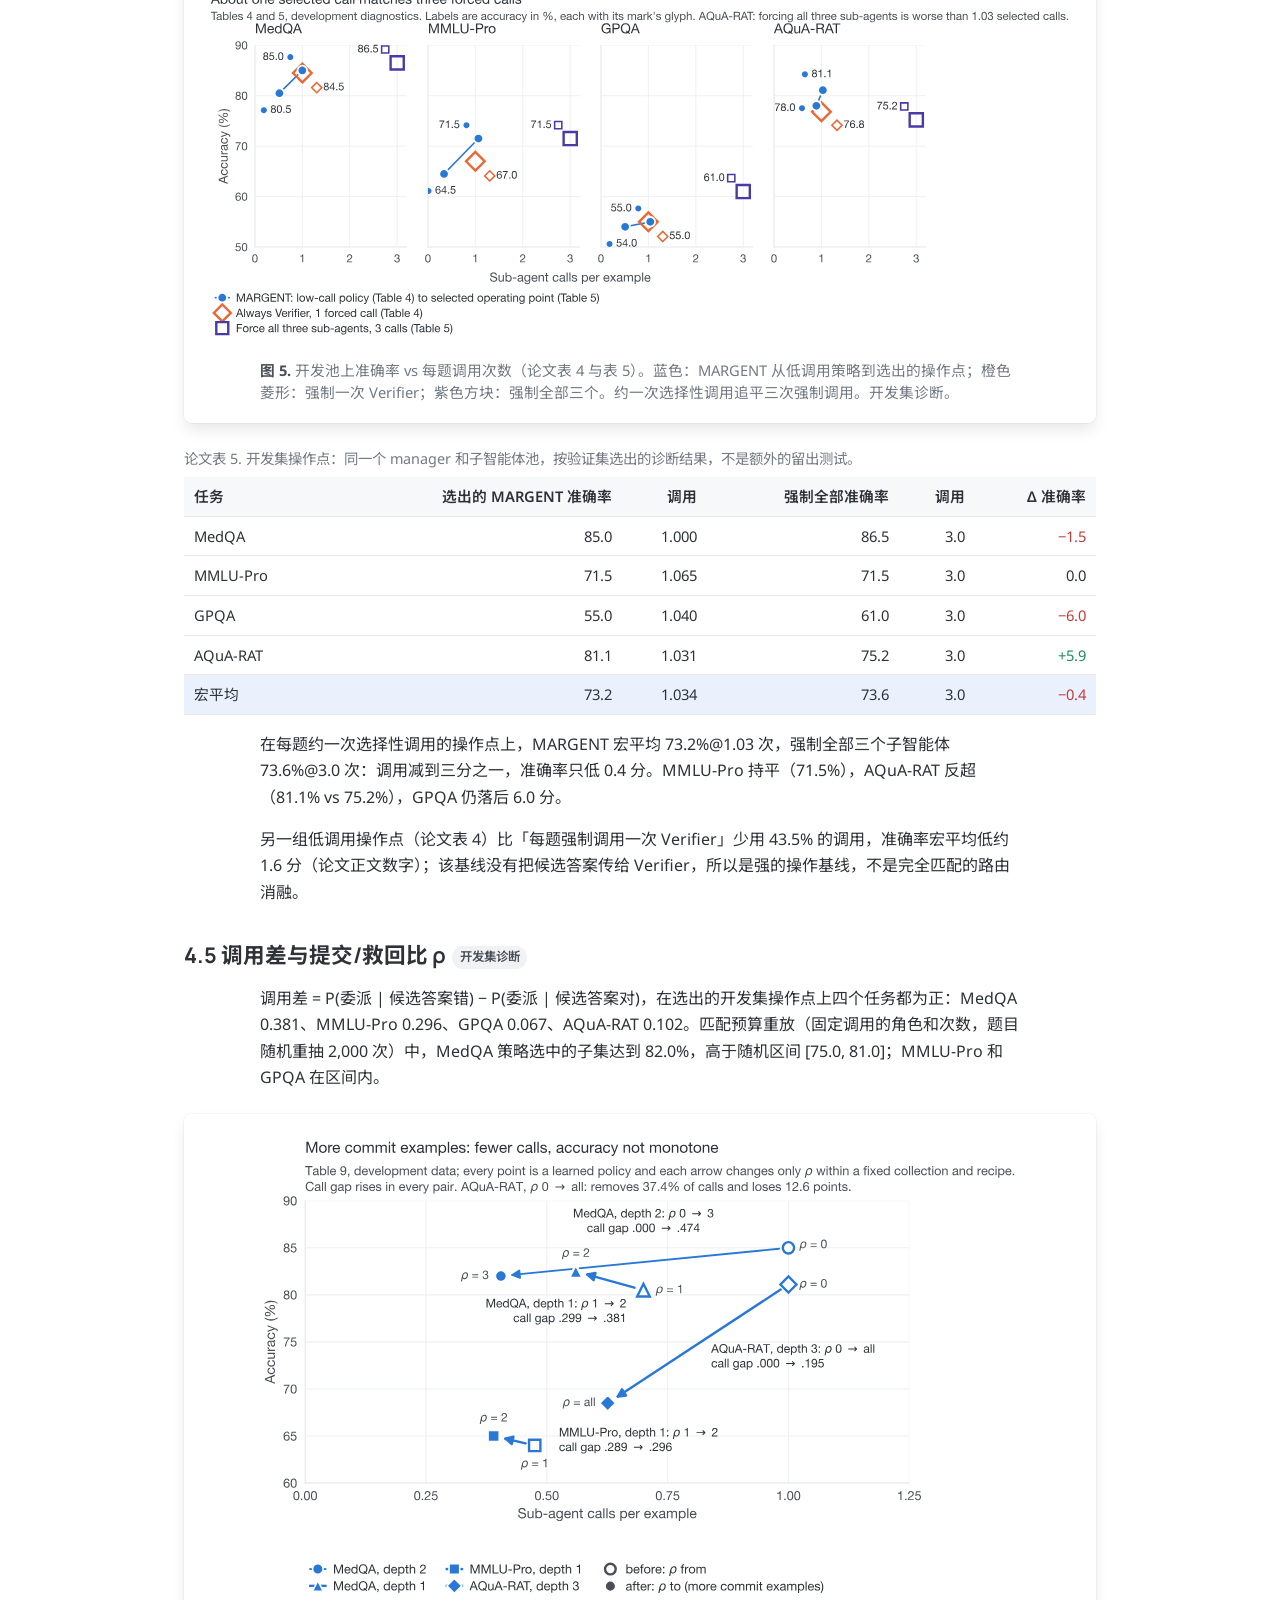
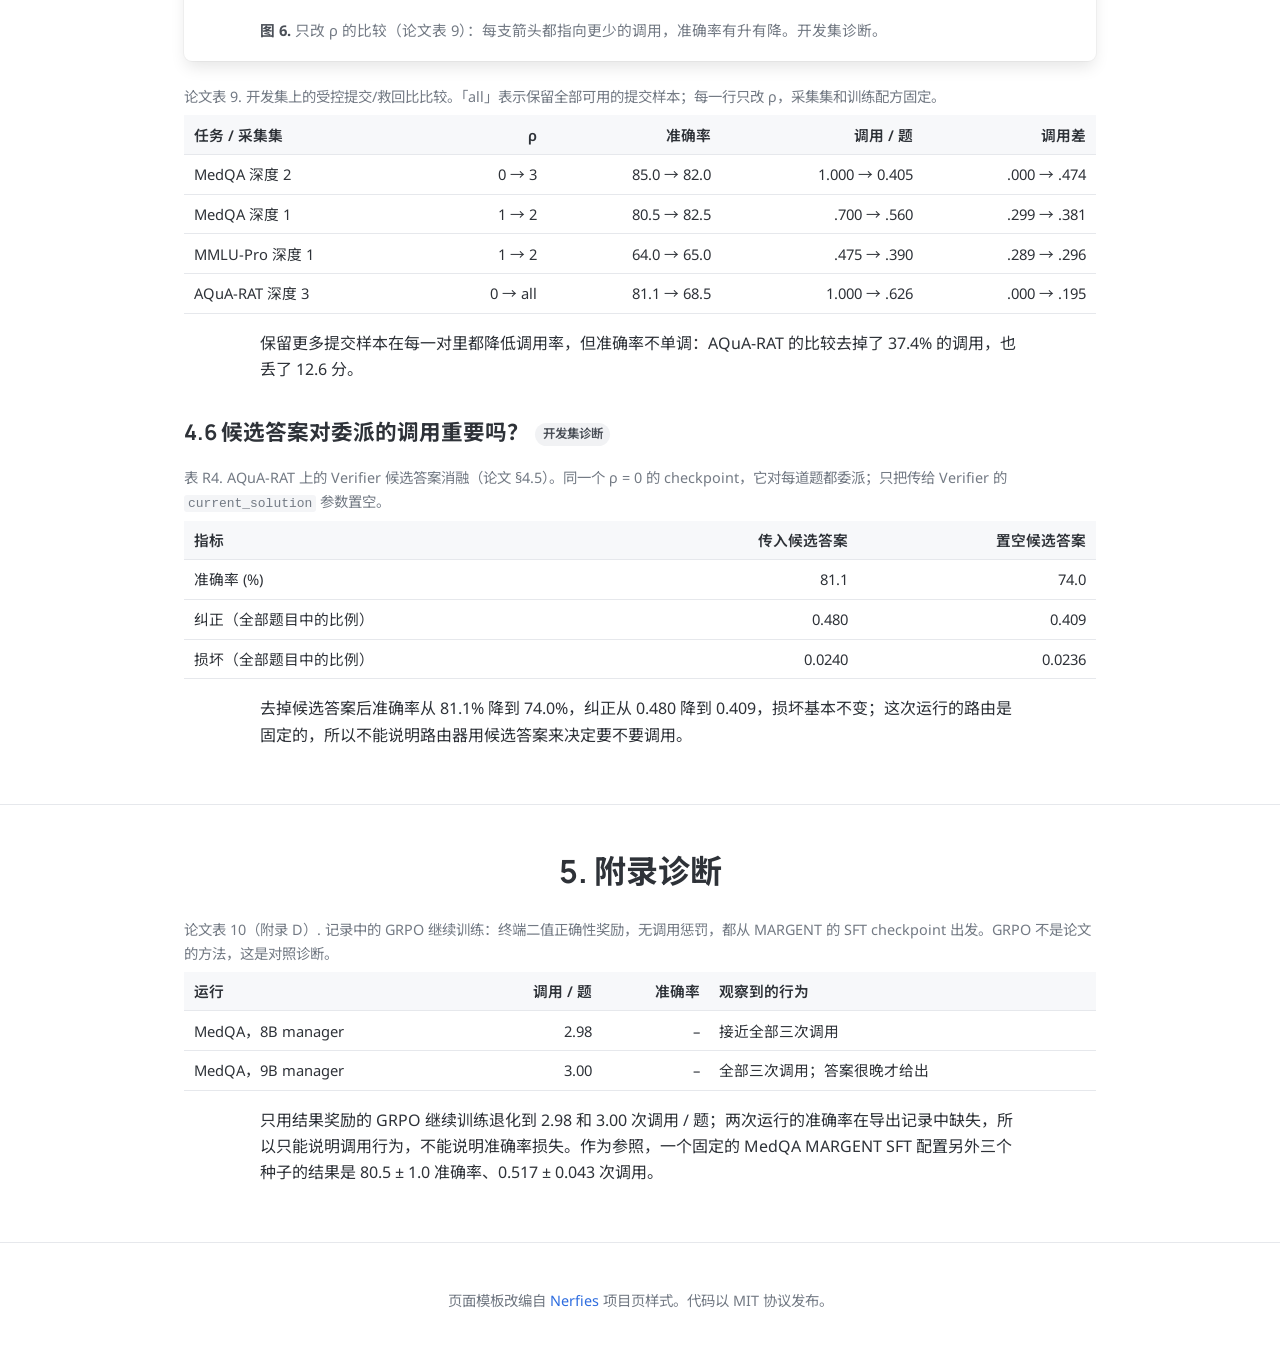
==== commit 45c6343a: "Bring back the five result figures that match the kept tables Co-Authored-By: Claude Fable 5.1 <nore" ====
--- a/report.html
+++ b/report.html
@@ -201,6 +201,12 @@
     <h2>4. 主要结果</h2>
 
     <h3 id="results-oracle">4.1 一次委派之后还有多少价值可拿？<span class="tag coll">采集集</span></h3>
+    <div class="box">
+      <figure>
+        <img src="static/images/fig_oracle_depth.svg" alt="每个任务三根柱：直接提交、最好的一次调用、测得的最好，组上方标 Gain@1。">
+        <figcaption><b>图 2.</b> 按最大委派深度的测得 oracle 准确率（论文表 1）：直接提交 A<sub>0</sub>、最好的一次调用 A<sub>1</sub>、测得最好 A<sub>D</sub>，组上方为 Gain@1。每个任务上一次调用都拿到大部分可测得增益。</figcaption>
+      </figure>
+    </div>
     <div class="table-wrap">
       <table>
         <caption>论文表 1. 按最大委派深度的测得 oracle 准确率（%）。每行来自同一个采集集。</caption>
@@ -219,6 +225,12 @@
     </div>
 
     <h3 id="results-roles">4.2 一次调用的价值取决于调用谁<span class="tag coll">采集集</span></h3>
+    <div class="box">
+      <figure>
+        <img src="static/images/fig_net_marginal_value.svg" alt="四个任务乘三个子智能体的净边际价值，单位 pp，带零线。">
+        <figcaption><b>图 3.</b> 一次强制调用的净边际价值 100·Δ̄<sub>a</sub>（pp，论文表 2）。Verifier 在四个任务上都最大；Extractor 接近零或为负。</figcaption>
+      </figure>
+    </div>
     <div class="table-wrap">
       <table>
         <caption>论文表 2. 一次强制调用的净边际价值 100·Δ̄<sub>a</sub>（pp）。来自强制的一步分支。</caption>
@@ -236,6 +248,12 @@
     </div>
 
     <h3 id="results-disjoint">4.3 与采集集不相交的评测<span class="tag lock">不相交评测</span></h3>
+    <div class="box">
+      <figure>
+        <img src="static/images/fig_disjoint_eval.svg" alt="每个任务一对柱：候选答案准确率与 MARGENT 最终准确率；另一面板为每题调用次数。">
+        <figcaption><b>图 4.</b> 与采集集不相交的评测（论文表 3）：同一个 manager 的候选答案 vs MARGENT 最终答案，以及每题平均调用次数。</figcaption>
+      </figure>
+    </div>
     <div class="table-wrap">
       <table>
         <caption>论文表 3. 与采集集不相交的评测。MedQA、MMLU-Pro、AQuA-RAT 用最终评测前固定的 checkpoint；GPQA-Diamond-100 同时是它的开发池。「候选答案」是同一个 manager 在第一次委派前会提交的答案。</caption>
@@ -258,6 +276,12 @@
     </div>
 
     <h3 id="results-calls">4.4 更少的调用，同样的准确率<span class="tag dev">开发集诊断</span></h3>
+    <div class="box">
+      <figure>
+        <img src="static/images/fig_accuracy_vs_calls.svg" alt="四个任务各一面板：准确率对每题调用次数，含低调用与选出的 MARGENT 操作点、总是 Verifier、强制全部。">
+        <figcaption><b>图 5.</b> 开发池上准确率 vs 每题调用次数（论文表 4 与表 5）。蓝色：MARGENT 从低调用策略到选出的操作点；橙色菱形：强制一次 Verifier；紫色方块：强制全部三个。约一次选择性调用追平三次强制调用。开发集诊断。</figcaption>
+      </figure>
+    </div>
     <div class="table-wrap">
       <table>
         <caption>论文表 5. 开发集操作点：同一个 manager 和子智能体池，按验证集选出的诊断结果，不是额外的留出测试。</caption>
@@ -280,6 +304,12 @@
     <div class="prose">
       <p>调用差 = P(委派 | 候选答案错) − P(委派 | 候选答案对)，在选出的开发集操作点上四个任务都为正：MedQA 0.381、MMLU-Pro 0.296、GPQA 0.067、AQuA-RAT 0.102。匹配预算重放（固定调用的角色和次数，题目随机重抽 2,000 次）中，MedQA 策略选中的子集达到 82.0%，高于随机区间 [75.0, 81.0]；MMLU-Pro 和 GPQA 在区间内。</p>
     </div>
+    <div class="box">
+      <figure>
+        <img src="static/images/fig_rho_sweep.svg" alt="调用次数—准确率平面上的四支箭头，各自从较小的 ρ 指向较大的 ρ。">
+        <figcaption><b>图 6.</b> 只改 ρ 的比较（论文表 9）：每支箭头都指向更少的调用，准确率有升有降。开发集诊断。</figcaption>
+      </figure>
+    </div>
     <div class="table-wrap">
       <table>
         <caption>论文表 9. 开发集上的受控提交/救回比比较。「all」表示保留全部可用的提交样本；每一行只改 ρ，采集集和训练配方固定。</caption>
